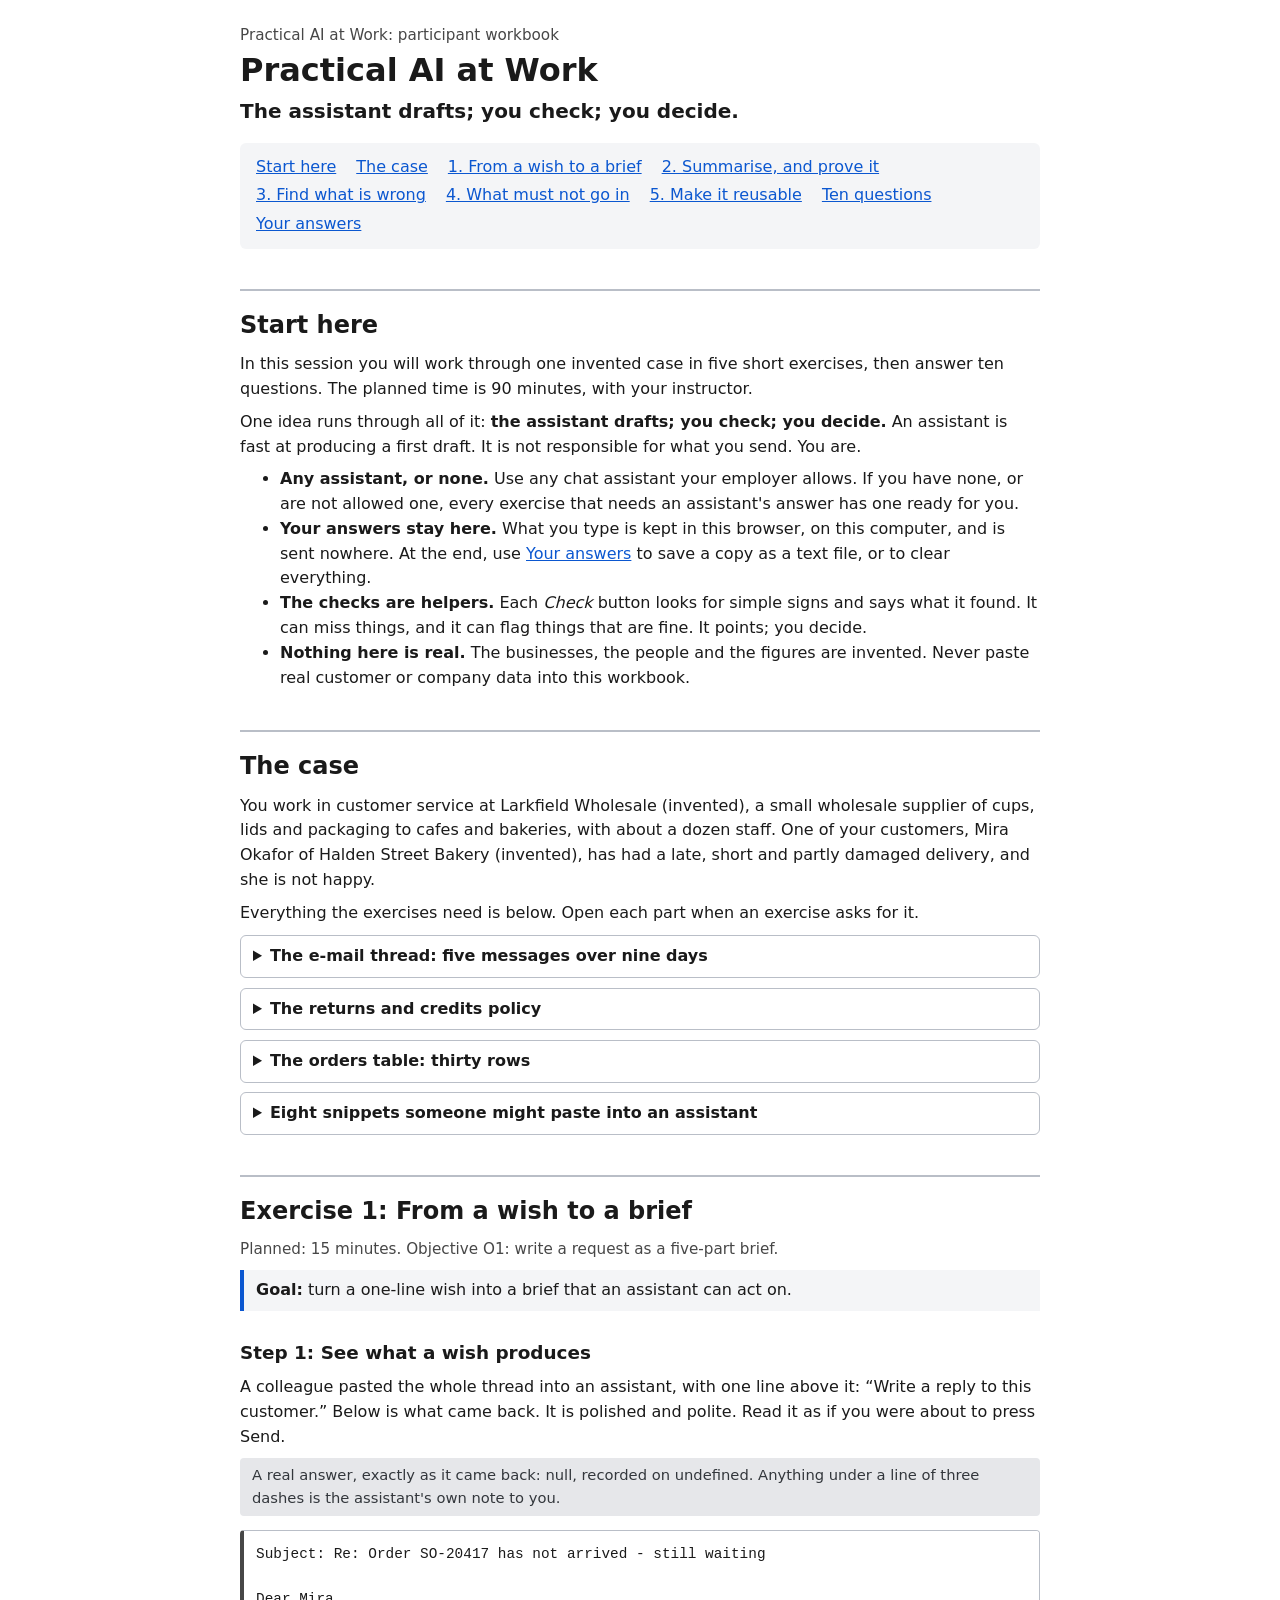
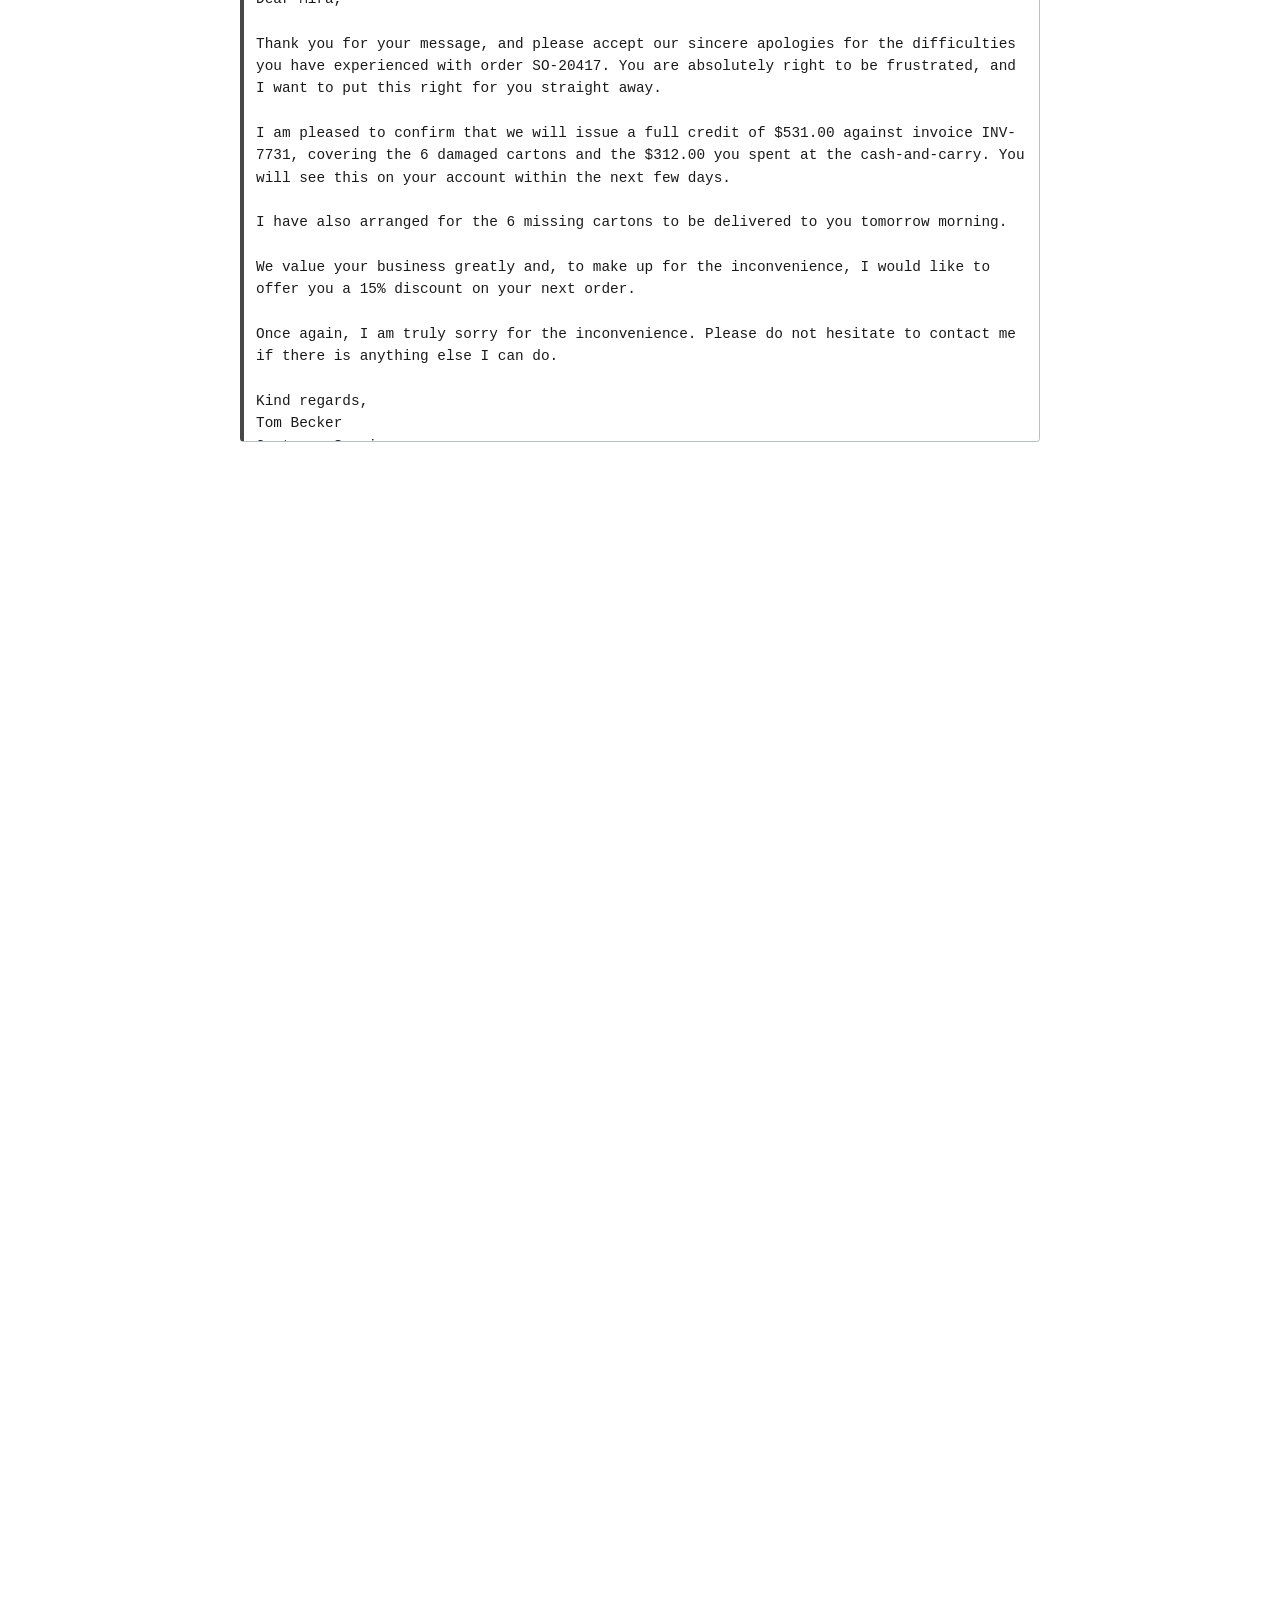
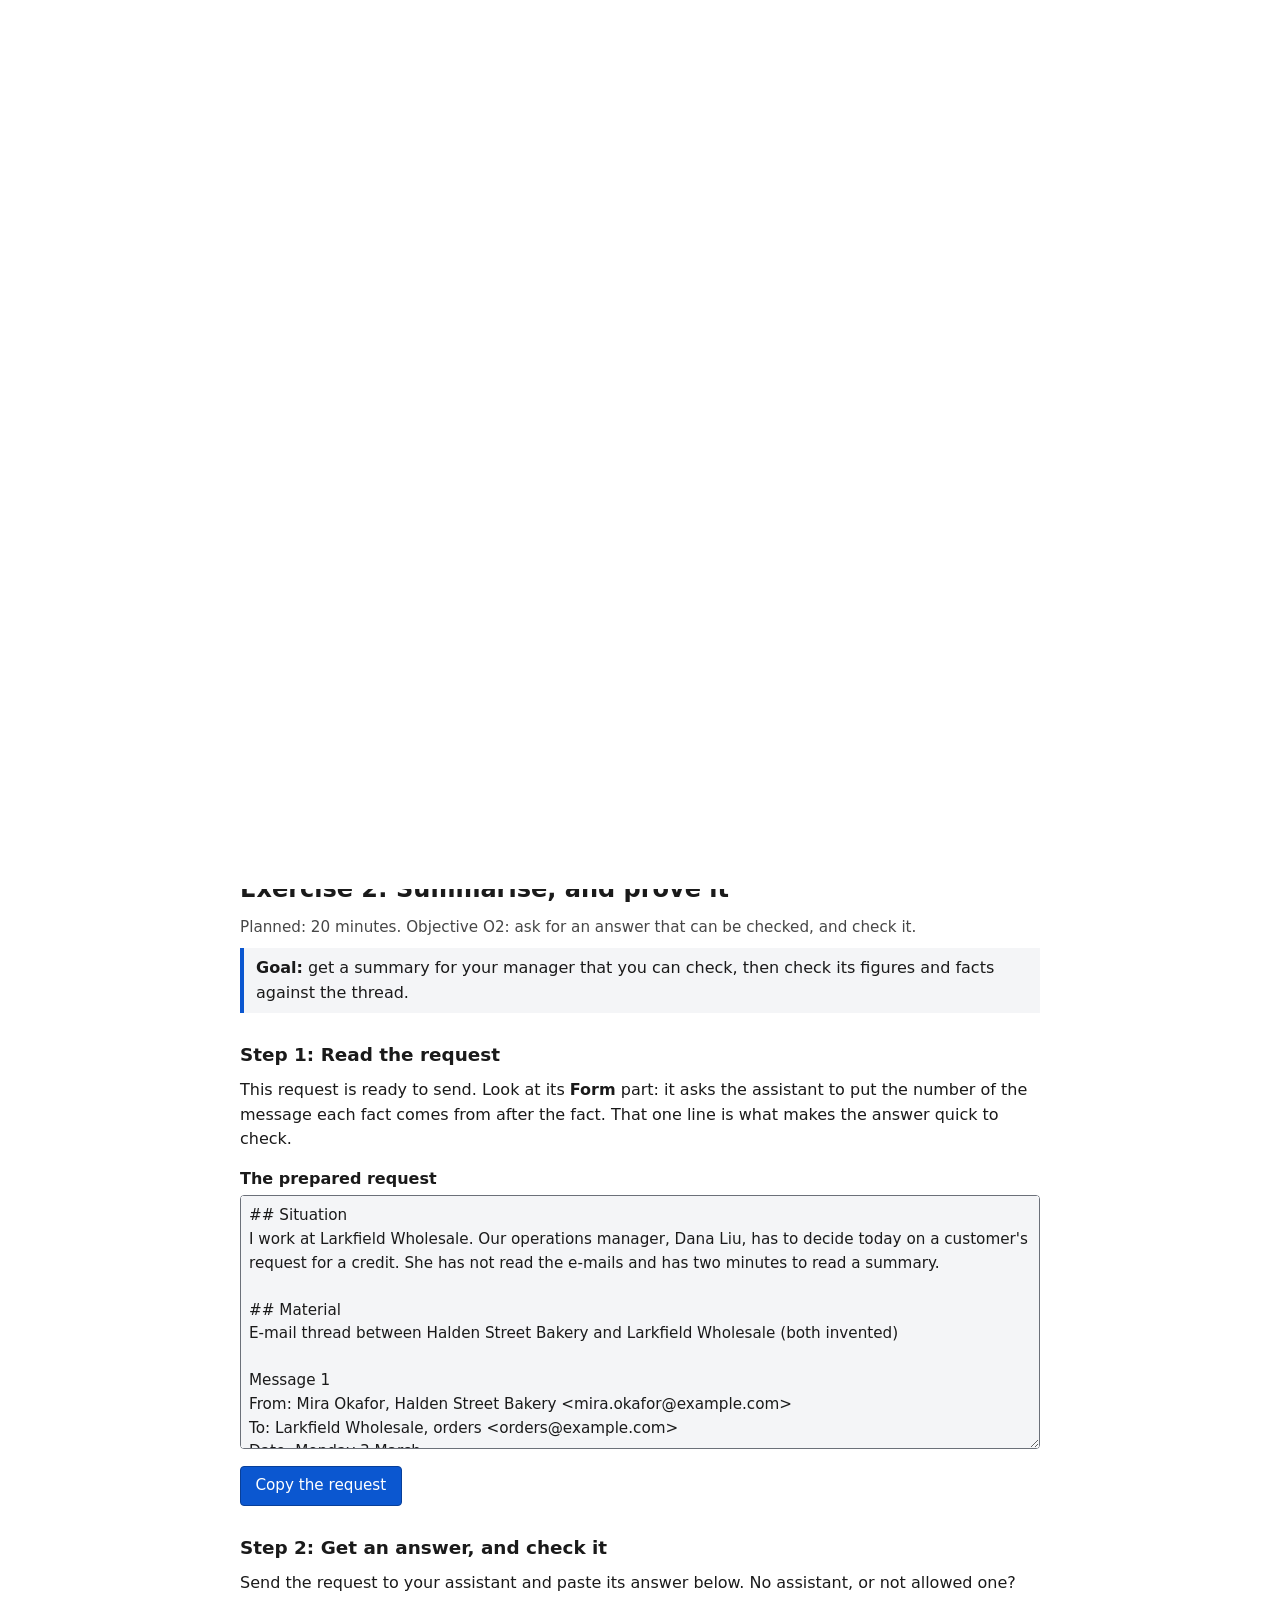
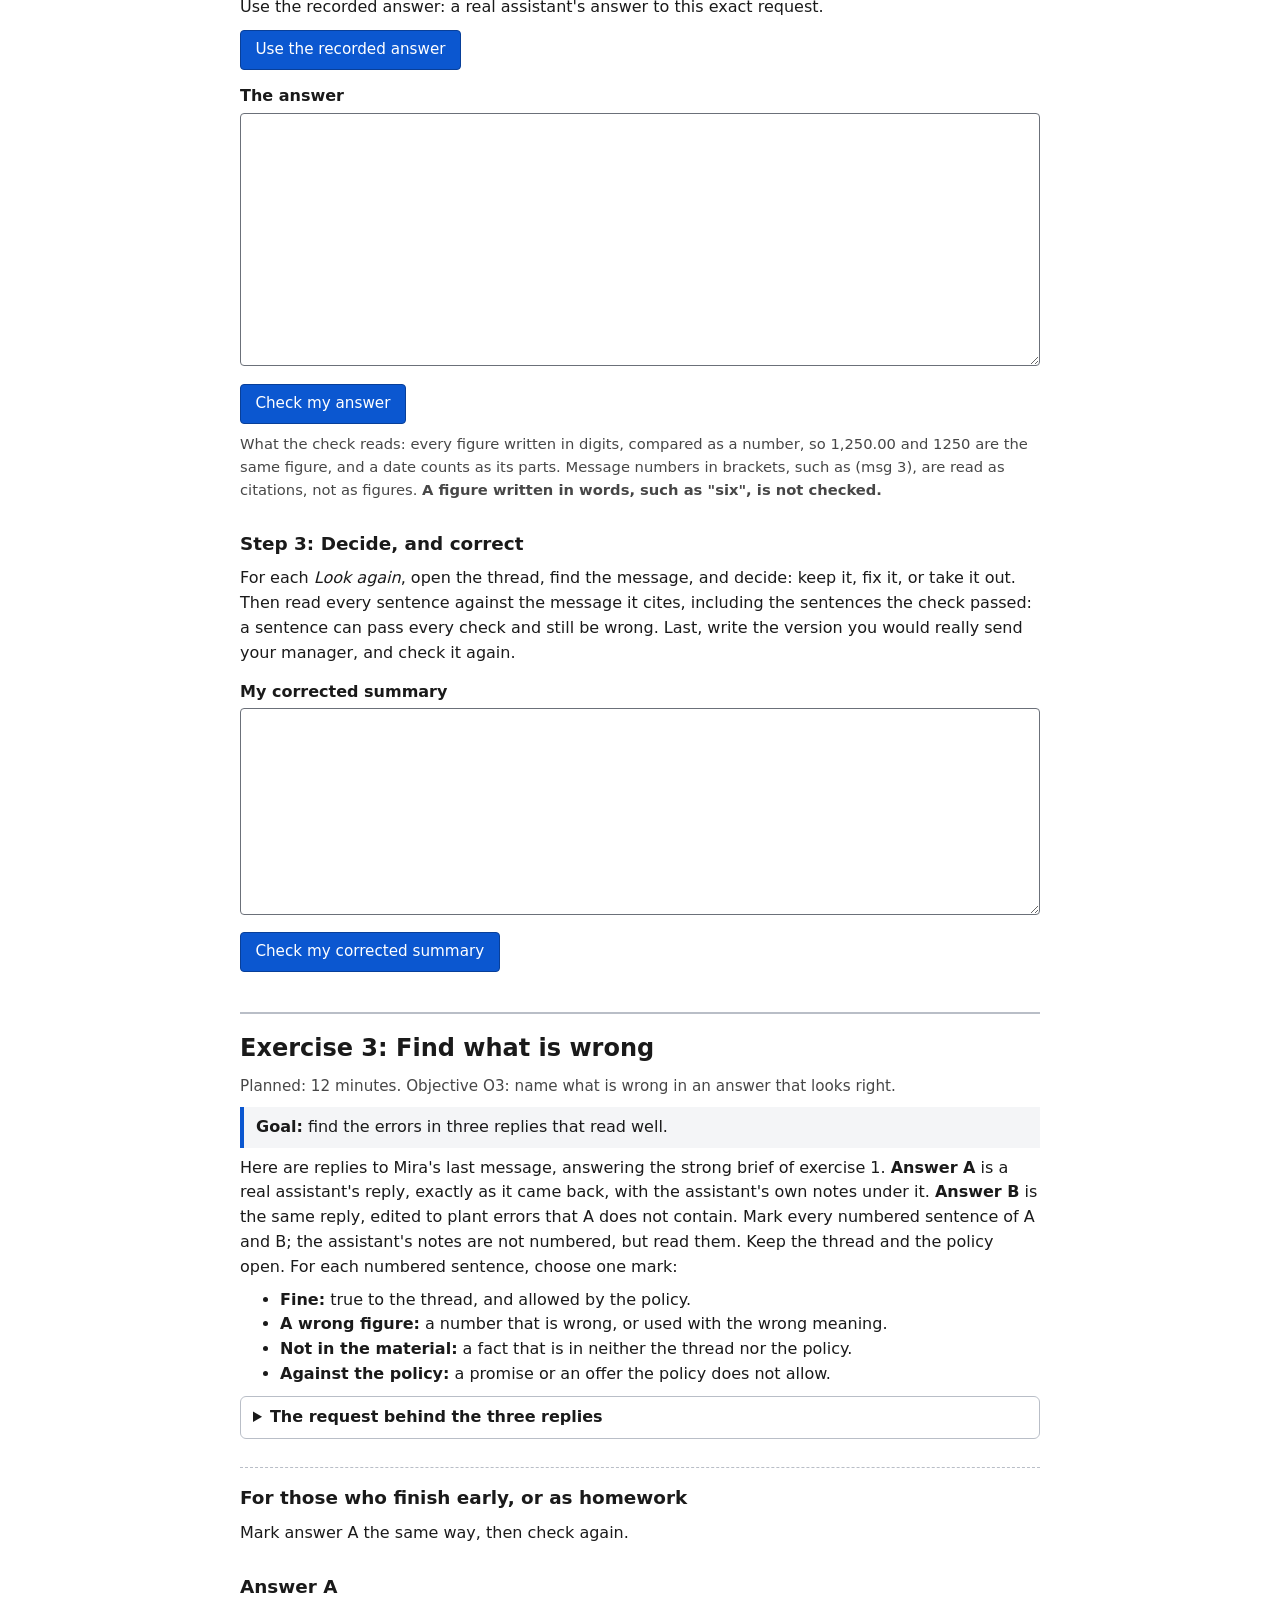
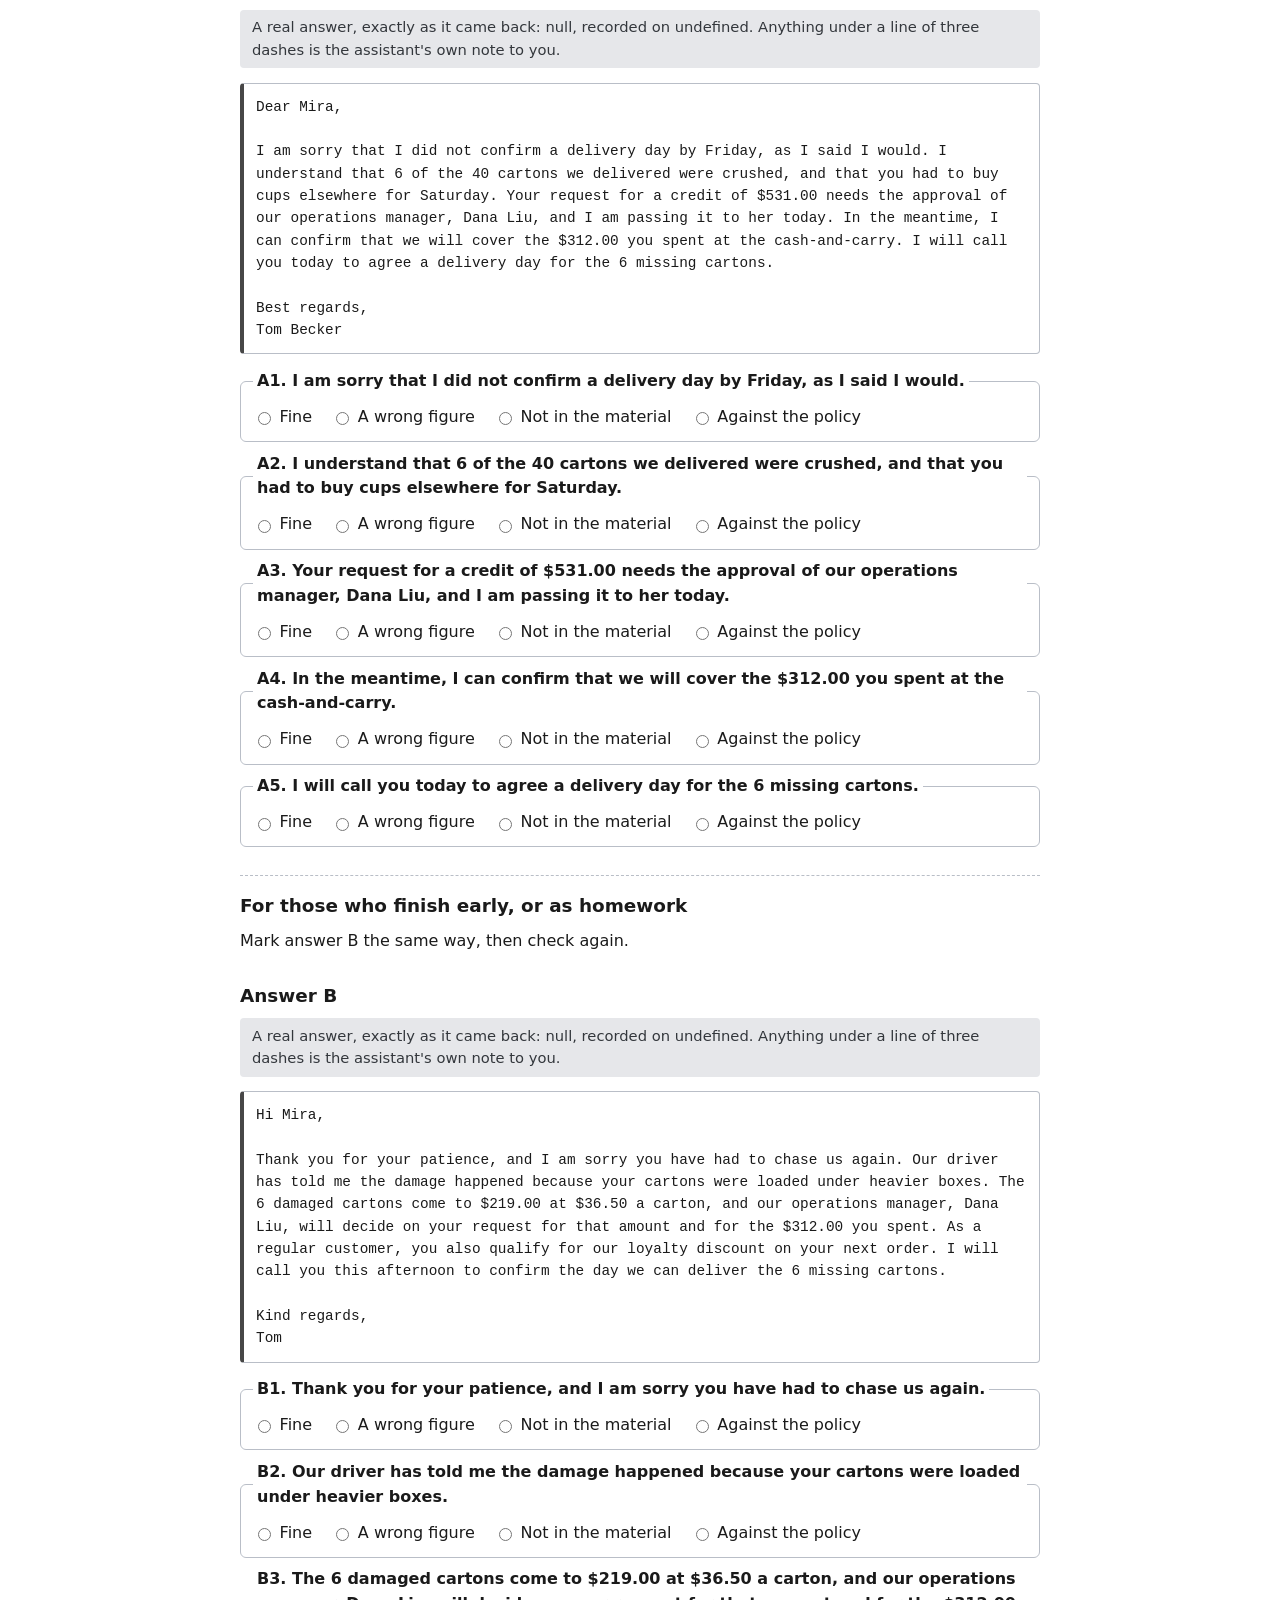
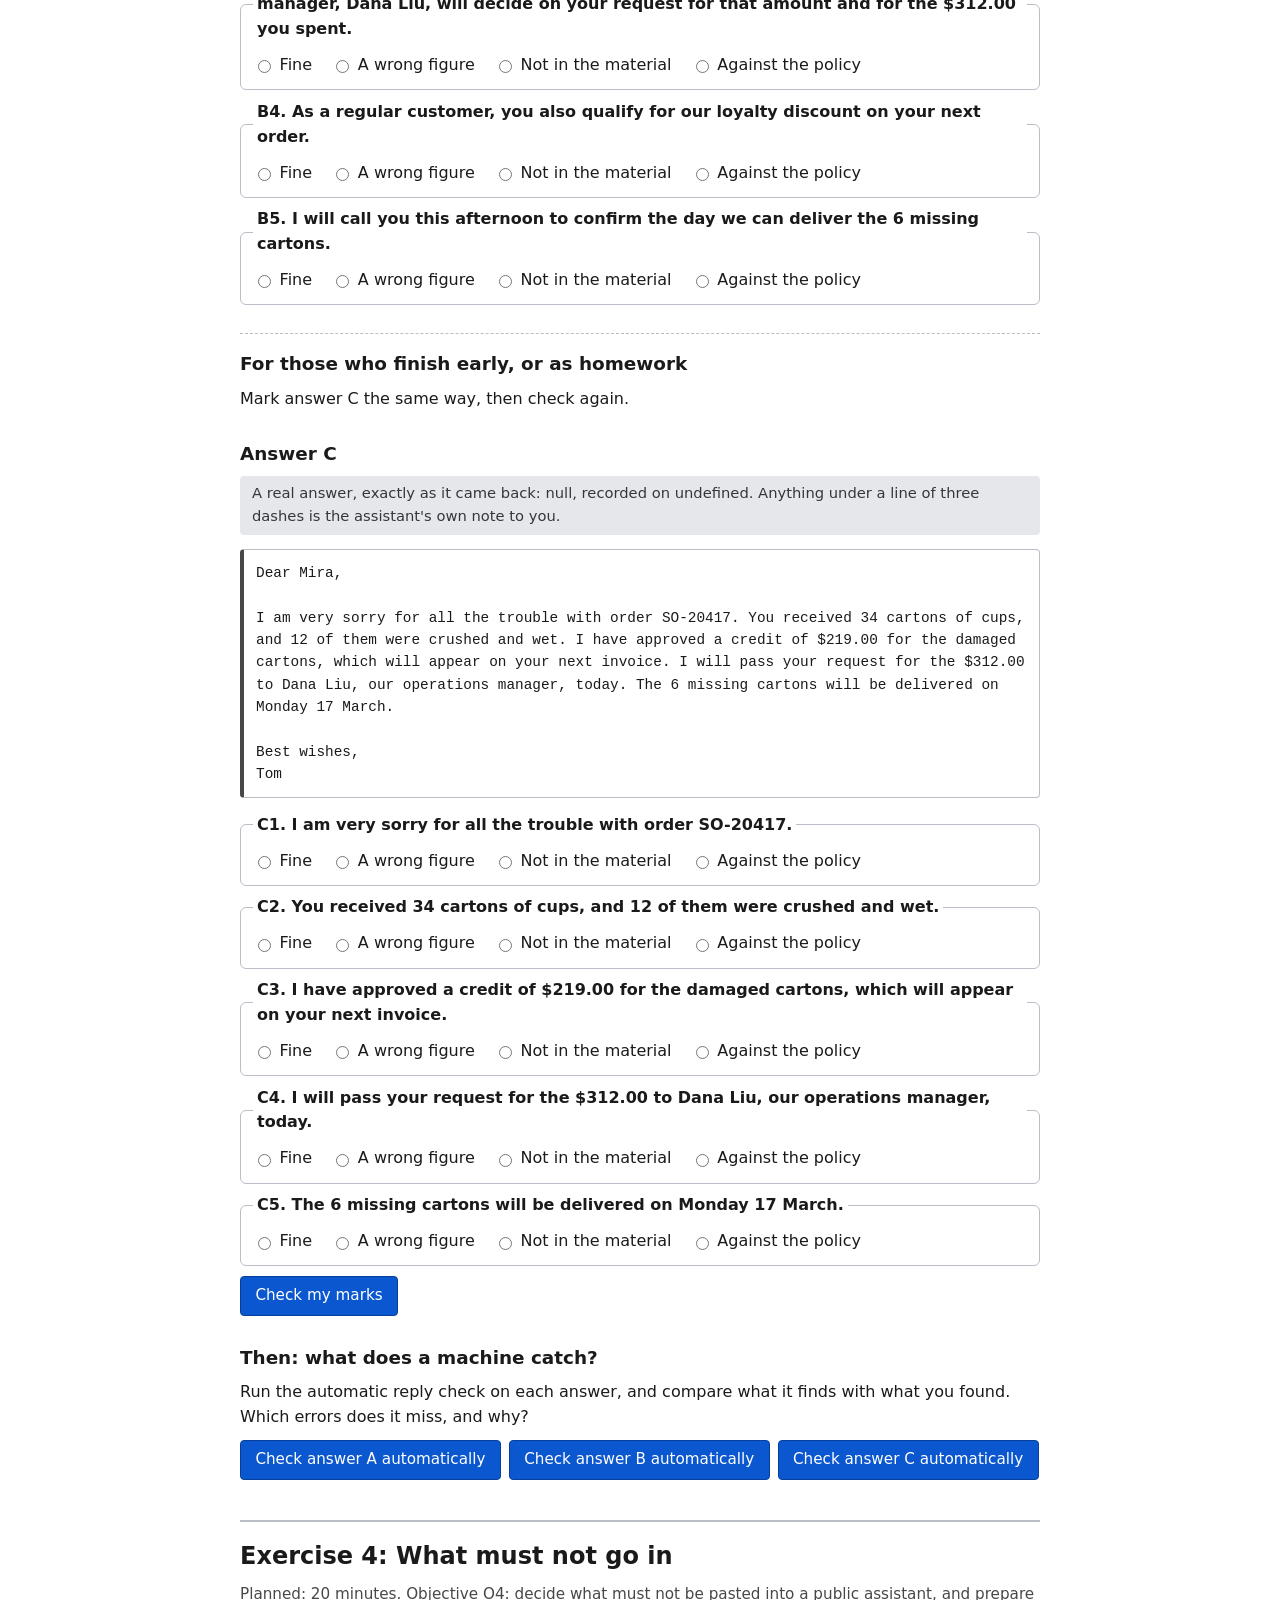
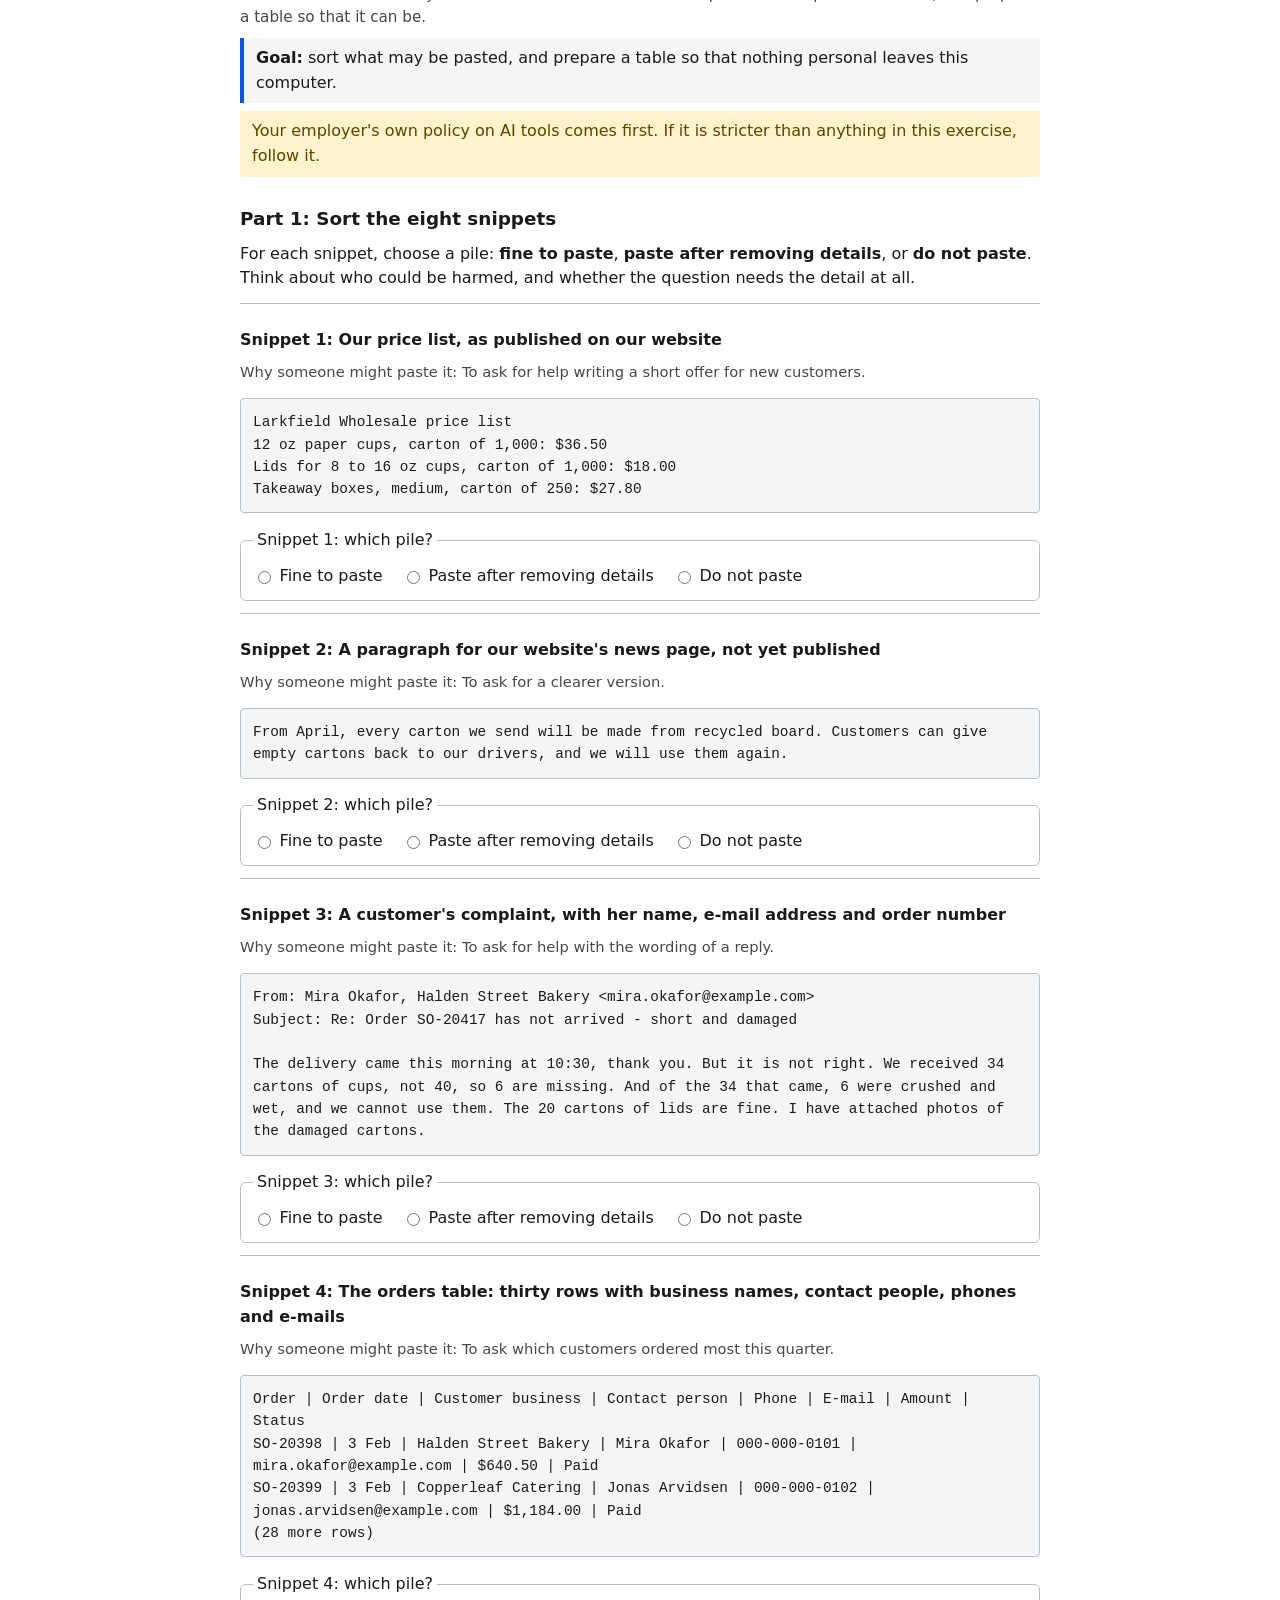
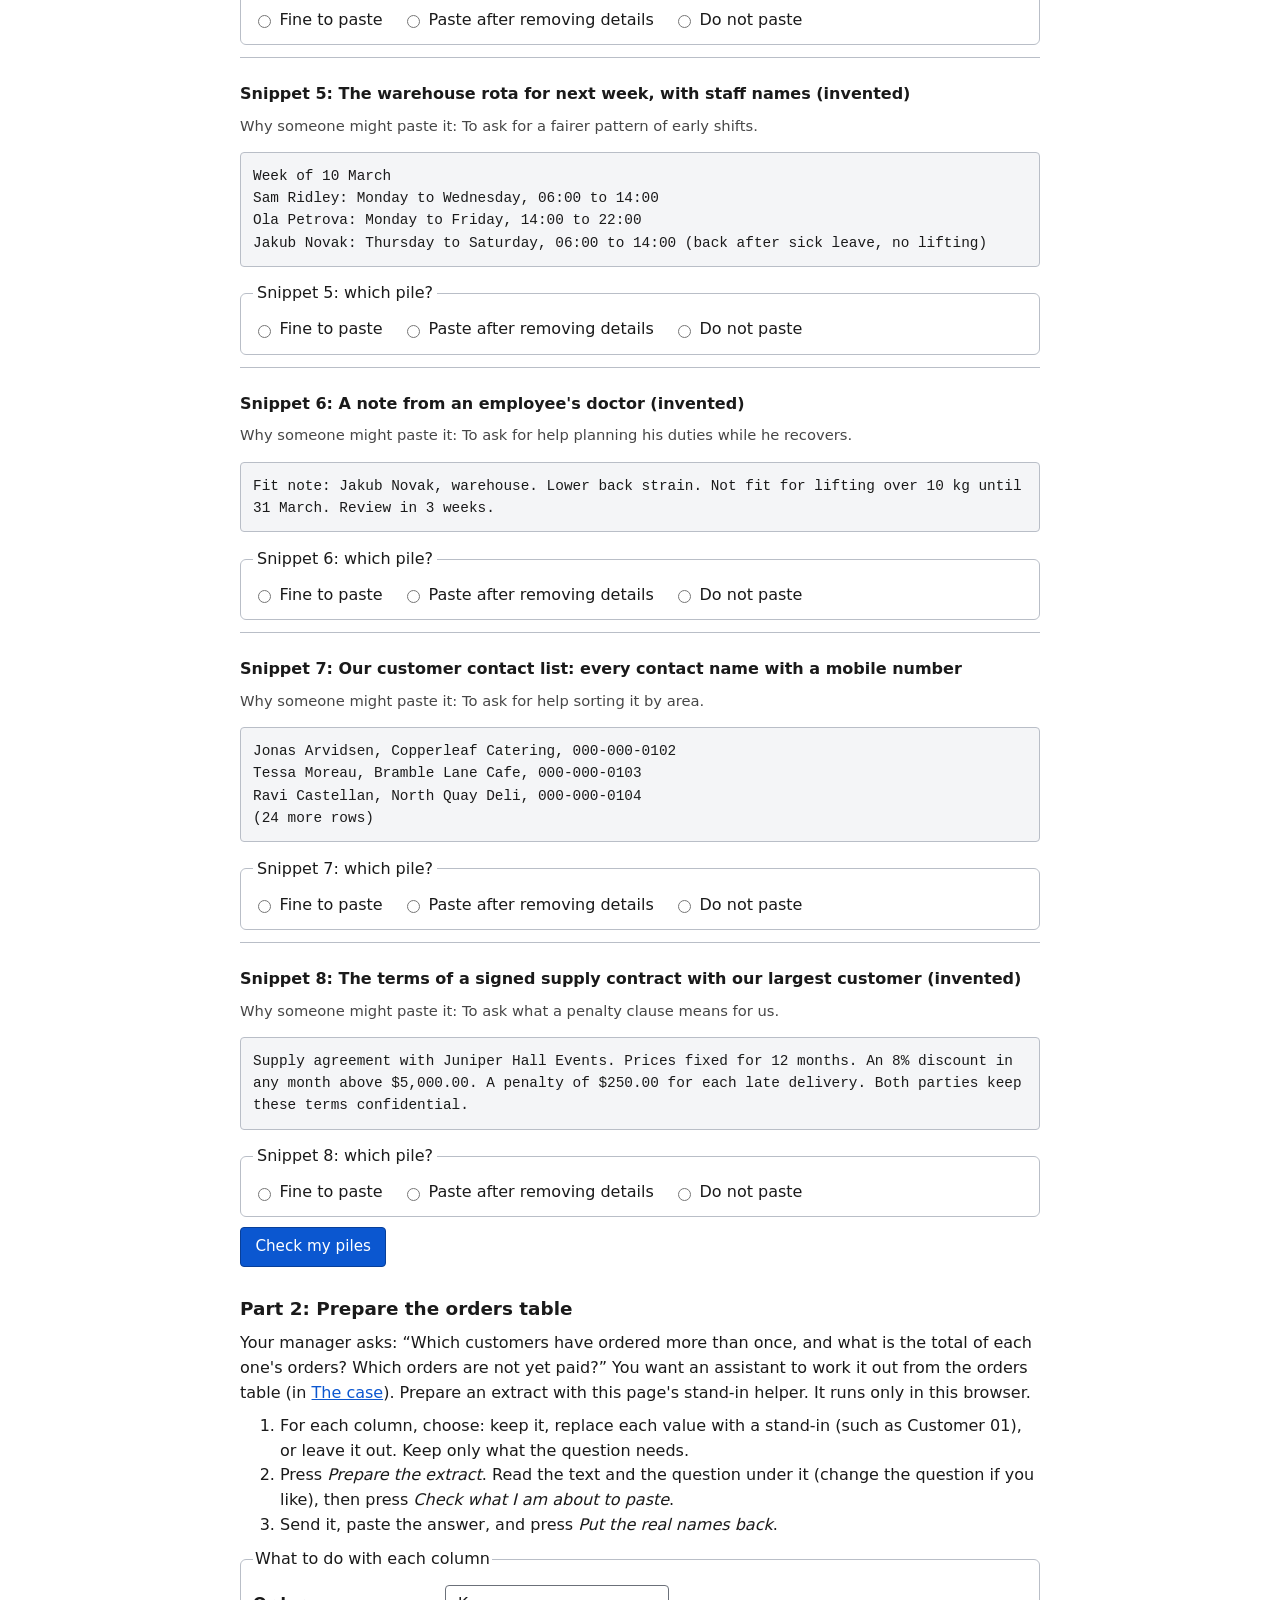
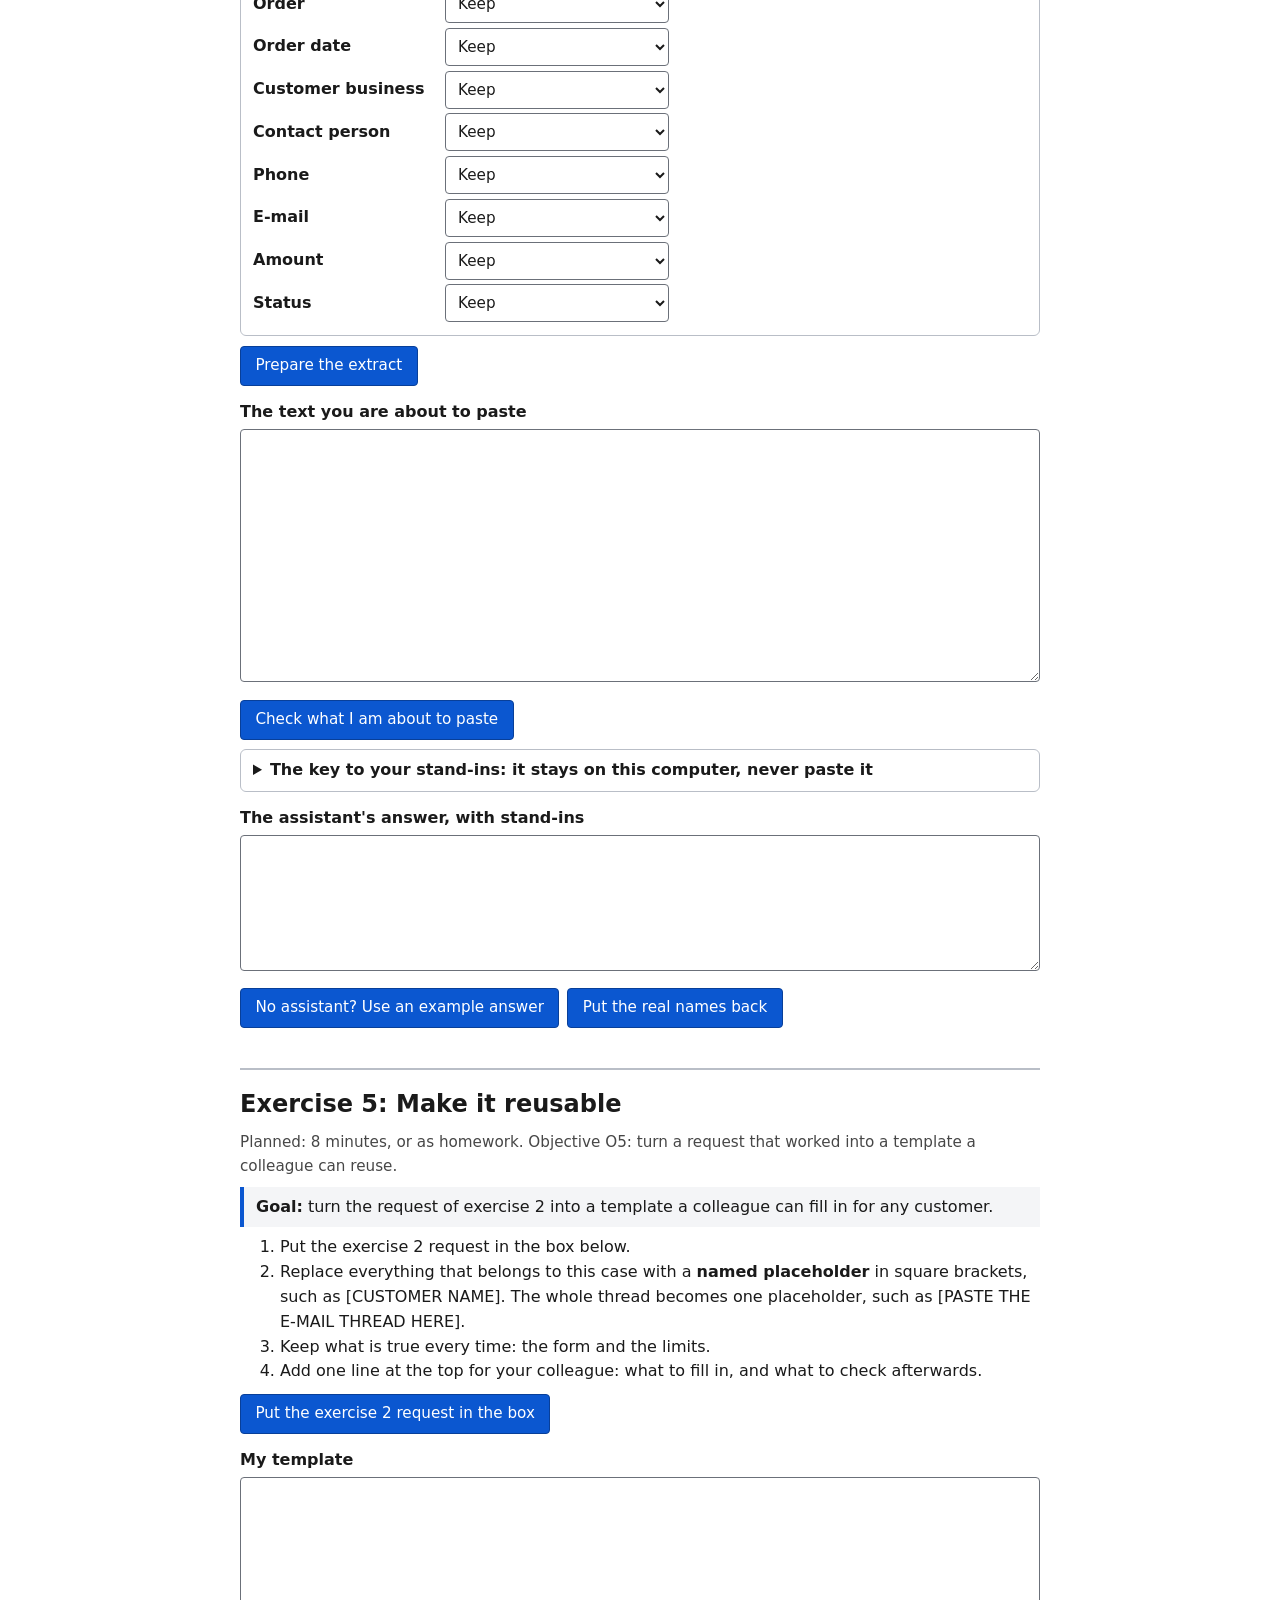
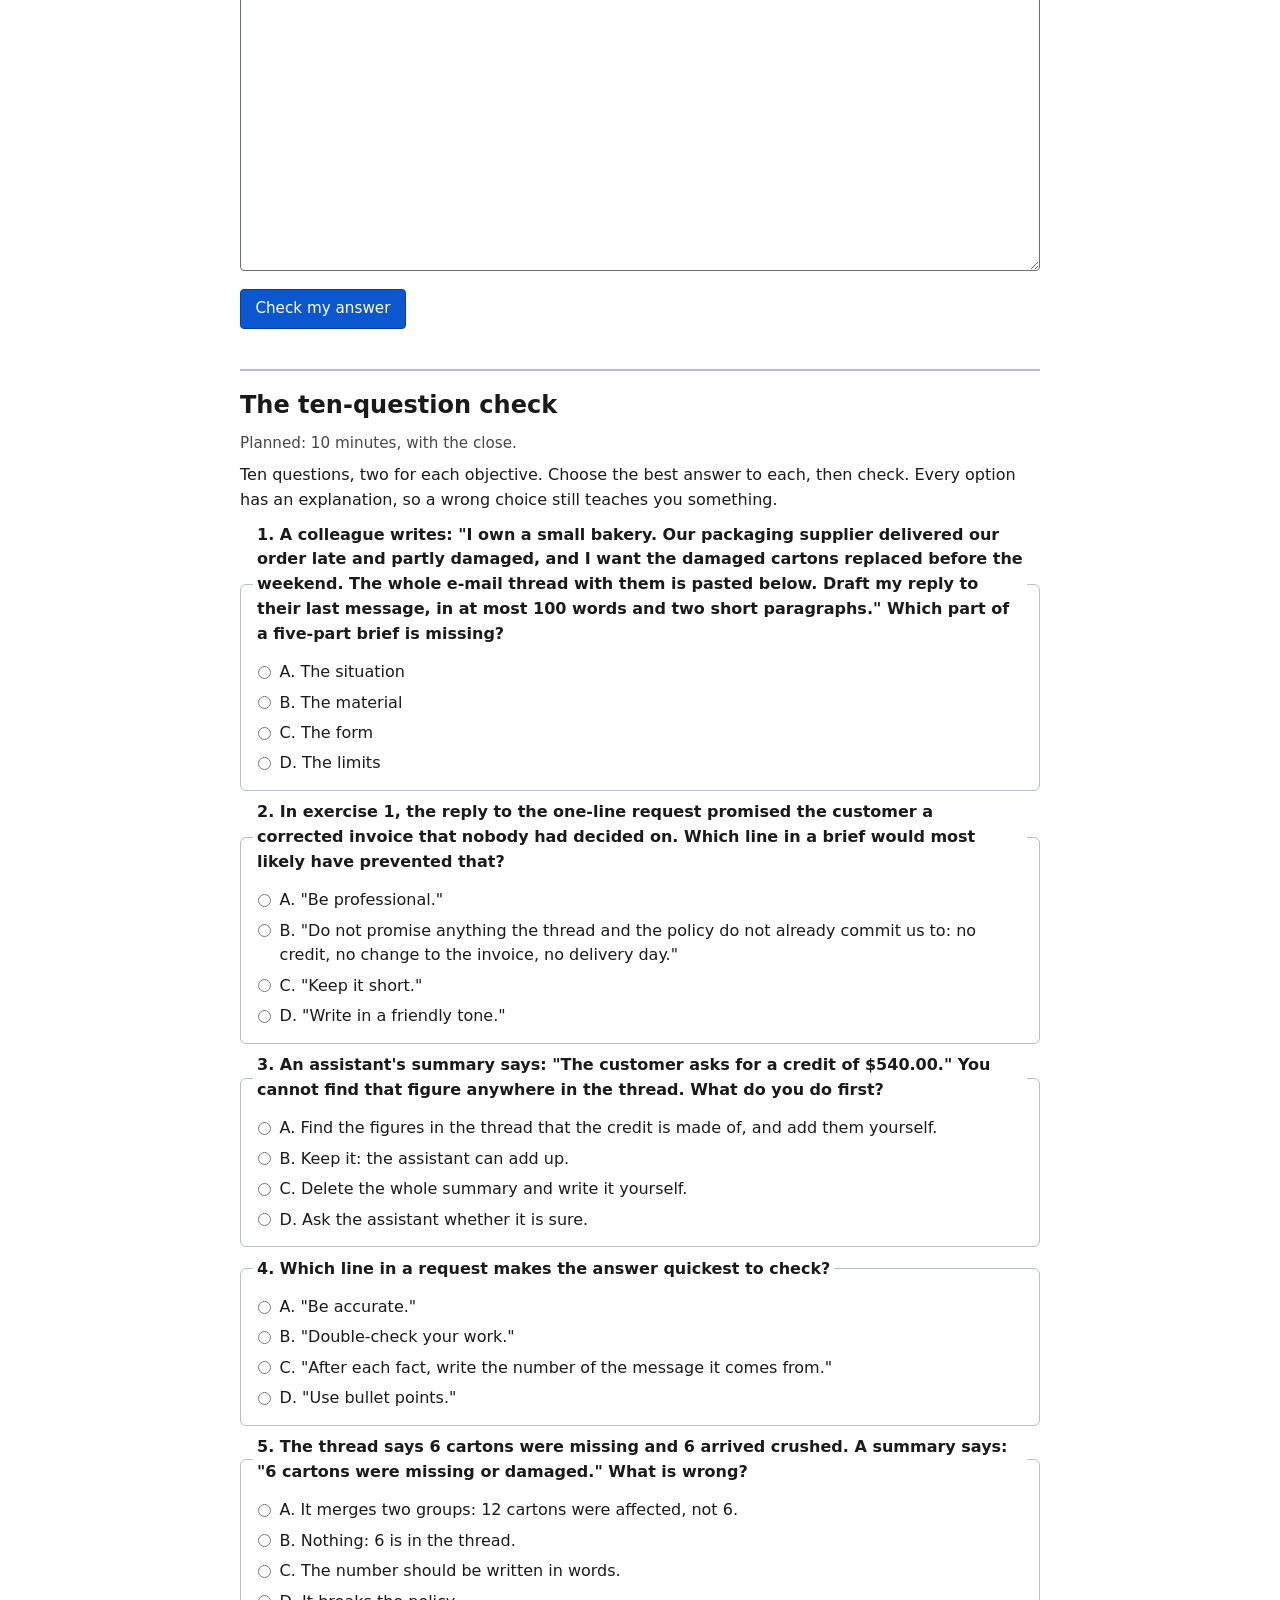
==== participant/workbook/index.html @ 85f22330 "Rework exercises 1 to 3 around what the real answers do Exercise 1: a wish gets a plausible reply th" ====
<!doctype html>
<html lang="en">
<head>
<meta charset="utf-8">
<meta name="viewport" content="width=device-width, initial-scale=1">
<title>Practical AI at Work: participant workbook</title>
<!-- single-file-note -->
<link rel="stylesheet" href="style.css">
</head>
<body>
<a class="skip" href="#main">Skip to the workbook</a>

<header class="top">
  <p class="kit">Practical AI at Work: participant workbook</p>
  <h1>Practical AI at Work</h1>
  <p class="idea">The assistant drafts; you check; you decide.</p>
</header>

<nav aria-label="Sections of the workbook">
  <ol>
    <li><a href="#start">Start here</a></li>
    <li><a href="#case">The case</a></li>
    <li><a href="#ex1">1. From a wish to a brief</a></li>
    <li><a href="#ex2">2. Summarise, and prove it</a></li>
    <li><a href="#ex3">3. Find what is wrong</a></li>
    <li><a href="#ex4">4. What must not go in</a></li>
    <li><a href="#ex5">5. Make it reusable</a></li>
    <li><a href="#quiz">Ten questions</a></li>
    <li><a href="#answers">Your answers</a></li>
  </ol>
</nav>

<main id="main">

<noscript><p class="warn">This workbook needs JavaScript to show the case and to check your answers. It runs only on this computer and sends nothing anywhere. Please allow JavaScript for this file, or ask your instructor for the printed case.</p></noscript>

<!-- ======================================================================= -->
<section id="start" aria-labelledby="start-h">
  <h2 id="start-h">Start here</h2>
  <p>In this session you will work through one invented case in five short exercises, then answer ten questions. The planned time is 90 minutes, with your instructor.</p>
  <p>One idea runs through all of it: <strong>the assistant drafts; you check; you decide.</strong> An assistant is fast at producing a first draft. It is not responsible for what you send. You are.</p>
  <ul>
    <li><strong>Any assistant, or none.</strong> Use any chat assistant your employer allows. If you have none, or are not allowed one, every exercise that needs an assistant's answer has one ready for you.</li>
    <li><strong>Your answers stay here.</strong> What you type is kept in this browser, on this computer, and is sent nowhere. At the end, use <a href="#answers">Your answers</a> to save a copy as a text file, or to clear everything.</li>
    <li><strong>The checks are helpers.</strong> Each <em>Check</em> button looks for simple signs and says what it found. It can miss things, and it can flag things that are fine. It points; you decide.</li>
    <li><strong>Nothing here is real.</strong> The businesses, the people and the figures are invented. Never paste real customer or company data into this workbook.</li>
  </ul>
</section>

<!-- ======================================================================= -->
<section id="case" aria-labelledby="case-h">
  <h2 id="case-h">The case</h2>
  <p>You work in customer service at <span data-fact="supplier"></span> (invented), a small wholesale supplier of cups, lids and packaging to cafes and bakeries, with about a dozen staff. One of your customers, <span data-fact="contact"></span> of <span data-fact="customer"></span> (invented), has had a late, short and partly damaged delivery, and she is not happy.</p>
  <p>Everything the exercises need is below. Open each part when an exercise asks for it.</p>

  <details id="case-thread">
    <summary>The e-mail thread: five messages over nine days</summary>
    <div class="buttons">
      <button type="button" id="copy-thread">Copy the whole thread</button>
      <span class="copy-status" id="copy-thread-status" role="status"></span>
    </div>
    <pre class="doc" id="thread-text" tabindex="0" aria-label="The e-mail thread"></pre>
  </details>

  <details id="case-policy">
    <summary>The returns and credits policy</summary>
    <div class="buttons">
      <button type="button" id="copy-policy">Copy the policy</button>
      <span class="copy-status" id="copy-policy-status" role="status"></span>
    </div>
    <pre class="doc" id="policy-text" tabindex="0" aria-label="The returns and credits policy"></pre>
  </details>

  <details id="case-orders">
    <summary>The orders table: thirty rows</summary>
    <p class="small" id="orders-note"></p>
    <div class="table-wrap" tabindex="0" role="region" aria-label="The orders table, scrollable">
      <table id="orders-table"></table>
    </div>
  </details>

  <details id="case-snippets">
    <summary>Eight snippets someone might paste into an assistant</summary>
    <div id="snippets-list"></div>
  </details>
</section>

<!-- ======================================================================= -->
<section id="ex1" aria-labelledby="ex1-h">
  <h2 id="ex1-h">Exercise 1: From a wish to a brief</h2>
  <p class="meta">Planned: 15 minutes. Objective O1: write a request as a five-part brief.</p>
  <p class="goal"><strong>Goal:</strong> turn a one-line wish into a brief that an assistant can act on.</p>

  <h3>Step 1: See what a wish produces</h3>
  <p>A colleague pasted the whole thread into an assistant, with one line above it: <q data-fact="wishLine"></q> Below is what came back. It is polished and polite. Read it as if you were about to press Send.</p>
  <div class="record" id="ex1-record"></div>
  <pre class="answer" id="ex1-answer" tabindex="0" aria-label="The reply to the one-line request"></pre>
  <label for="ex1-notes">Would you send it? With the thread and the policy open, note everything the reply says or decides that nobody asked it to, anything it claims that did not happen, and anything that stops you sending it as it is.</label>
  <textarea id="ex1-notes" rows="5" data-save></textarea>
  <div class="buttons">
    <button type="button" id="ex1-reply-check">Run the checker on this reply</button>
    <button type="button" id="ex1-issues-show" aria-expanded="false" aria-controls="ex1-issues">Show the instructor's list</button>
  </div>
  <div class="result" id="ex1-reply-result" role="status" aria-live="polite" tabindex="-1"></div>
  <div class="reveal" id="ex1-issues" hidden></div>

  <h3>Step 2: Write the request again, in five parts</h3>
  <p>Write each part as if to a capable new colleague who has never heard of this customer. The colleague will do exactly what you ask, and only that.</p>

  <div class="part">
    <label for="ex1-situation">1. Situation</label>
    <p class="hint" id="ex1-situation-hint">Who are you, who is the reader, and what has happened? Why does it matter today?</p>
    <textarea id="ex1-situation" rows="4" data-save aria-describedby="ex1-situation-hint"></textarea>
  </div>
  <div class="part">
    <label for="ex1-material">2. Material</label>
    <p class="hint" id="ex1-material-hint">Everything the assistant needs, and nothing it does not. Here: the whole thread. If your limits rely on the policy, add the policy too.</p>
    <div class="buttons">
      <button type="button" id="ex1-put-thread">Put the thread in this box</button>
      <button type="button" id="ex1-put-policy">Add the policy</button>
    </div>
    <textarea id="ex1-material" rows="6" data-save aria-describedby="ex1-material-hint"></textarea>
  </div>
  <div class="part">
    <label for="ex1-task">3. Task</label>
    <p class="hint" id="ex1-task-hint">The one job, starting with a verb: draft, summarise, list.</p>
    <textarea id="ex1-task" rows="2" data-save aria-describedby="ex1-task-hint"></textarea>
  </div>
  <div class="part">
    <label for="ex1-form">4. Form</label>
    <p class="hint" id="ex1-form-hint">How long, in what shape, in what tone. For example: "at most 150 words, in three short paragraphs".</p>
    <textarea id="ex1-form" rows="3" data-save aria-describedby="ex1-form-hint"></textarea>
  </div>
  <div class="part">
    <label for="ex1-limits">5. Limits</label>
    <p class="hint" id="ex1-limits-hint">What the answer must not do. Write at least one sentence that starts with "Do not".</p>
    <textarea id="ex1-limits" rows="4" data-save aria-describedby="ex1-limits-hint"></textarea>
  </div>
  <div class="buttons">
    <button type="button" id="ex1-check">Check my answer</button>
  </div>
  <div class="result" id="ex1-result" role="status" aria-live="polite" tabindex="-1"></div>

  <h3>Step 3, if you have an assistant: try your brief</h3>
  <p>Copy your brief as one text, send it, and paste the reply here. Check it, and compare it with the reply in step 1. What changed, and why?</p>
  <div class="buttons">
    <button type="button" id="ex1-copy">Copy my brief as one text</button>
    <span class="copy-status" id="ex1-copy-status" role="status"></span>
  </div>
  <label for="ex1-newreply">The reply your brief produced</label>
  <textarea id="ex1-newreply" rows="8" data-save></textarea>
  <div class="buttons">
    <button type="button" id="ex1-newreply-check">Check this reply</button>
  </div>
  <div class="result" id="ex1-newreply-result" role="status" aria-live="polite" tabindex="-1"></div>

  <details>
    <summary>Compare with one strong brief</summary>
    <p>One way to write it. Yours can differ and still be strong: what matters is that each part does its job.</p>
    <pre class="doc" id="ex1-model" tabindex="0" aria-label="One strong brief"></pre>
  </details>
</section>

<!-- ======================================================================= -->
<section id="ex2" aria-labelledby="ex2-h">
  <h2 id="ex2-h">Exercise 2: Summarise, and prove it</h2>
  <p class="meta">Planned: 20 minutes. Objective O2: ask for an answer that can be checked, and check it.</p>
  <p class="goal"><strong>Goal:</strong> get a summary for your manager that you can check, then check its figures and facts against the thread.</p>

  <h3>Step 1: Read the request</h3>
  <p>This request is ready to send. Look at its <strong>Form</strong> part: it asks the assistant to put the number of the message each fact comes from after the fact. That one line is what makes the answer quick to check.</p>
  <label for="ex2-request">The prepared request</label>
  <textarea id="ex2-request" rows="10" readonly></textarea>
  <div class="buttons">
    <button type="button" id="ex2-copy">Copy the request</button>
    <span class="copy-status" id="ex2-copy-status" role="status"></span>
  </div>

  <h3>Step 2: Get an answer, and check it</h3>
  <p>Send the request to your assistant and paste its answer below. No assistant, or not allowed one? Use the recorded answer: a real assistant's answer to this exact request.</p>
  <div class="buttons">
    <button type="button" id="ex2-use-recorded">Use the recorded answer</button>
  </div>
  <div class="record" id="ex2-record" hidden></div>
  <label for="ex2-answer">The answer</label>
  <textarea id="ex2-answer" rows="10" data-save></textarea>
  <div class="buttons">
    <button type="button" id="ex2-check">Check my answer</button>
  </div>
  <div class="result" id="ex2-result" role="status" aria-live="polite" tabindex="-1"></div>
  <p class="small">What the check reads: every figure written in digits, compared as a number, so 1,250.00 and 1250 are the same figure, and a date counts as its parts. Message numbers in brackets, such as (msg 3), are read as citations, not as figures. <strong>A figure written in words, such as "six", is not checked.</strong></p>

  <h3>Step 3: Decide, and correct</h3>
  <p>For each <em>Look again</em>, open the thread, find the message, and decide: keep it, fix it, or take it out. Then read every sentence against the message it cites, including the sentences the check passed: a sentence can pass every check and still be wrong. Last, write the version you would really send your manager, and check it again.</p>
  <label for="ex2-final">My corrected summary</label>
  <textarea id="ex2-final" rows="8" data-save></textarea>
  <div class="buttons">
    <button type="button" id="ex2-final-check">Check my corrected summary</button>
  </div>
  <div class="result" id="ex2-final-result" role="status" aria-live="polite" tabindex="-1"></div>
</section>

<!-- ======================================================================= -->
<section id="ex3" aria-labelledby="ex3-h">
  <h2 id="ex3-h">Exercise 3: Find what is wrong</h2>
  <p class="meta">Planned: 12 minutes. Objective O3: name what is wrong in an answer that looks right.</p>
  <p class="goal"><strong>Goal:</strong> find the errors in three replies that read well.</p>
  <p>Here are replies to <span data-fact="contactFirst"></span>'s last message, answering the strong brief of exercise 1. <strong>Answer A</strong> is a real assistant's reply, exactly as it came back, with the assistant's own notes under it. <strong>Answer B</strong> is the same reply, edited to plant errors that A does not contain. Mark every numbered sentence of A and B; the assistant's notes are not numbered, but read them. Keep the thread and the policy open. For each numbered sentence, choose one mark:</p>
  <ul>
    <li><strong>Fine:</strong> true to the thread, and allowed by the policy.</li>
    <li><strong>A wrong figure:</strong> a number that is wrong, or used with the wrong meaning.</li>
    <li><strong>Not in the material:</strong> a fact that is in neither the thread nor the policy.</li>
    <li><strong>Against the policy:</strong> a promise or an offer the policy does not allow.</li>
  </ul>
  <details>
    <summary>The request behind the three replies</summary>
    <pre class="doc" id="ex3-request" tabindex="0" aria-label="The request behind the three replies"></pre>
  </details>
  <div id="ex3-answers"></div>
  <div class="buttons">
    <button type="button" id="ex3-check">Check my marks</button>
  </div>
  <div class="result" id="ex3-result" role="status" aria-live="polite" tabindex="-1"></div>

  <h3>Then: what does a machine catch?</h3>
  <p>Run the automatic reply check on each answer, and compare what it finds with what you found. Which errors does it miss, and why?</p>
  <div class="buttons" id="ex3-auto-buttons"></div>
  <div class="result" id="ex3-auto-result" role="status" aria-live="polite" tabindex="-1"></div>
</section>

<!-- ======================================================================= -->
<section id="ex4" aria-labelledby="ex4-h">
  <h2 id="ex4-h">Exercise 4: What must not go in</h2>
  <p class="meta">Planned: 20 minutes. Objective O4: decide what must not be pasted into a public assistant, and prepare a table so that it can be.</p>
  <p class="goal"><strong>Goal:</strong> sort what may be pasted, and prepare a table so that nothing personal leaves this computer.</p>
  <p class="warn">Your employer's own policy on AI tools comes first. If it is stricter than anything in this exercise, follow it.</p>

  <h3>Part 1: Sort the eight snippets</h3>
  <p>For each snippet, choose a pile: <strong>fine to paste</strong>, <strong>paste after removing details</strong>, or <strong>do not paste</strong>. Think about who could be harmed, and whether the question needs the detail at all.</p>
  <div id="ex4-snippets"></div>
  <div class="buttons">
    <button type="button" id="ex4a-check">Check my piles</button>
  </div>
  <div class="result" id="ex4a-result" role="status" aria-live="polite" tabindex="-1"></div>

  <h3>Part 2: Prepare the orders table</h3>
  <p>Your manager asks: <q data-fact="ordersQuestion"></q> You want an assistant to work it out from the orders table (in <a href="#case-orders">The case</a>). Prepare an extract with this page's stand-in helper. It runs only in this browser.</p>
  <ol>
    <li>For each column, choose: keep it, replace each value with a stand-in (such as Customer 01), or leave it out. Keep only what the question needs.</li>
    <li>Press <em>Prepare the extract</em>. Read the text and the question under it (change the question if you like), then press <em>Check what I am about to paste</em>.</li>
    <li>Send it, paste the answer, and press <em>Put the real names back</em>.</li>
  </ol>
  <fieldset class="columns">
    <legend>What to do with each column</legend>
    <div id="ex4-columns"></div>
  </fieldset>
  <div class="buttons">
    <button type="button" id="ex4-prepare">Prepare the extract</button>
  </div>
  <label for="ex4-extract">The text you are about to paste</label>
  <textarea id="ex4-extract" rows="10" data-save></textarea>
  <div class="buttons">
    <button type="button" id="ex4b-check">Check what I am about to paste</button>
  </div>
  <div class="result" id="ex4b-result" role="status" aria-live="polite" tabindex="-1"></div>
  <details id="ex4-key-box">
    <summary>The key to your stand-ins: it stays on this computer, never paste it</summary>
    <div id="ex4-key"></div>
  </details>
  <label for="ex4-answer">The assistant's answer, with stand-ins</label>
  <textarea id="ex4-answer" rows="5" data-save></textarea>
  <div class="buttons">
    <button type="button" id="ex4-example">No assistant? Use an example answer</button>
    <button type="button" id="ex4-mapback">Put the real names back</button>
  </div>
  <div class="result" id="ex4-mapback-result" role="status" aria-live="polite" tabindex="-1"></div>
</section>

<!-- ======================================================================= -->
<section id="ex5" aria-labelledby="ex5-h">
  <h2 id="ex5-h">Exercise 5: Make it reusable</h2>
  <p class="meta">Planned: 8 minutes, or as homework. Objective O5: turn a request that worked into a template a colleague can reuse.</p>
  <p class="goal"><strong>Goal:</strong> turn the request of exercise 2 into a template a colleague can fill in for any customer.</p>
  <ol>
    <li>Put the exercise 2 request in the box below.</li>
    <li>Replace everything that belongs to this case with a <strong>named placeholder</strong> in square brackets, such as [CUSTOMER NAME]. The whole thread becomes one placeholder, such as [PASTE THE E-MAIL THREAD HERE].</li>
    <li>Keep what is true every time: the form and the limits.</li>
    <li>Add one line at the top for your colleague: what to fill in, and what to check afterwards.</li>
  </ol>
  <div class="buttons">
    <button type="button" id="ex5-put">Put the exercise 2 request in the box</button>
  </div>
  <label for="ex5-template">My template</label>
  <textarea id="ex5-template" rows="16" data-save></textarea>
  <div class="buttons">
    <button type="button" id="ex5-check">Check my answer</button>
  </div>
  <div class="result" id="ex5-result" role="status" aria-live="polite" tabindex="-1"></div>
</section>

<!-- ======================================================================= -->
<section id="quiz" aria-labelledby="quiz-h">
  <h2 id="quiz-h">The ten-question check</h2>
  <p class="meta">Planned: 10 minutes, with the close.</p>
  <p>Ten questions, two for each objective. Choose the best answer to each, then check. Every option has an explanation, so a wrong choice still teaches you something.</p>
  <div id="quiz-questions"></div>
  <div class="buttons">
    <button type="button" id="quiz-check">Check my answers</button>
  </div>
  <div class="result" id="quiz-result" role="status" aria-live="polite" tabindex="-1"></div>
</section>

<!-- ======================================================================= -->
<section id="answers" aria-labelledby="answers-h">
  <h2 id="answers-h">Your answers</h2>
  <p>Your answers are kept in this browser's own storage, on this computer. They are not sent anywhere. In a private window they are lost when you close it.</p>
  <div class="buttons">
    <button type="button" id="save-text">Save my answers as a text file</button>
    <button type="button" id="clear-all" class="danger">Clear all my answers</button>
  </div>
  <p class="copy-status" id="answers-status" role="status"></p>
</section>

</main>

<footer>
  <p>Practical AI at Work: a workshop kit. Every business, person and figure in it is invented. This page works offline and sends nothing anywhere.</p>
  <p>The code is under the MIT licence; the teaching text is under Creative Commons Attribution-NonCommercial 4.0. The kit's README says which covers what.</p>
</footer>

<script src="case-data.js"></script>
<script src="recorded-answers.js"></script>
<script src="checker.js"></script>
<script src="workbook.js"></script>
</body>
</html>
---- participant/workbook/style.css ----
/* Practical AI at Work: workbook styles. No web fonts, no images, nothing loaded from elsewhere. */
:root {
  --text: #1a1a1a;
  --muted: #474747;
  --bg: #ffffff;
  --panel: #f4f5f7;
  --line: #b9bec7;
  --accent: #0b57d0;
  --accent-dark: #083f99;
  --ok-bg: #d8efe1; --ok-text: #0d4a2a;
  --look-bg: #f9dcdc; --look-text: #7a1c24;
  --note-bg: #e6e7ea; --note-text: #33373c;
  --warn-bg: #fff3cd; --warn-text: #5c4300;
}
* { box-sizing: border-box; }
html { font-size: 100%; }
body {
  margin: 0;
  background: var(--bg);
  color: var(--text);
  font-family: system-ui, -apple-system, "Segoe UI", Roboto, Arial, sans-serif;
  line-height: 1.55;
}
header.top, nav, main, footer { max-width: 52rem; margin: 0 auto; padding: 0 1rem; }
header.top { padding-top: 1.5rem; }
.kit { color: var(--muted); margin: 0; font-size: 0.95rem; }
h1 { margin: 0.2rem 0 0.4rem; font-size: 2rem; line-height: 1.2; }
.idea { font-size: 1.25rem; font-weight: 600; margin: 0 0 1rem; }
h2 { font-size: 1.5rem; margin: 2.5rem 0 0.5rem; padding-top: 1rem; border-top: 2px solid var(--line); }
h3 { font-size: 1.15rem; margin: 1.75rem 0 0.4rem; }
h4 { font-size: 1rem; margin: 1rem 0 0.25rem; }
p, ul, ol { margin: 0.5rem 0; }
a { color: var(--accent); }
a:hover { color: var(--accent-dark); }

nav ol { list-style: none; padding: 0.75rem 1rem; margin: 0; background: var(--panel); border-radius: 6px; display: flex; flex-wrap: wrap; gap: 0.25rem 1.25rem; }

.skip { position: absolute; left: -999px; top: 0; background: var(--text); color: #fff; padding: 0.5rem 1rem; z-index: 10; }
.skip:focus { left: 0.5rem; top: 0.5rem; }

/* Visible focus on everything that takes it */
:focus-visible { outline: 3px solid var(--text); outline-offset: 2px; }
button:focus-visible { outline: 3px solid var(--text); outline-offset: 3px; }
.result:focus { outline: 2px dashed var(--muted); outline-offset: 4px; }

.meta { color: var(--muted); font-size: 0.95rem; }
.goal { background: var(--panel); border-left: 4px solid var(--accent); padding: 0.5rem 0.75rem; }
.small { font-size: 0.92rem; color: var(--muted); }
.hint { font-size: 0.92rem; color: var(--muted); margin: 0.1rem 0 0.35rem; }
.warn { background: var(--warn-bg); color: var(--warn-text); padding: 0.5rem 0.75rem; border-radius: 4px; }
.record { background: var(--note-bg); color: var(--note-text); padding: 0.4rem 0.75rem; border-radius: 4px; font-size: 0.92rem; margin: 0.5rem 0; }
.record:empty { display: none; }
h3.later { border-top: 1px dashed var(--line); padding-top: 1rem; }

label { display: block; font-weight: 600; margin: 0.9rem 0 0.25rem; }
textarea, select {
  width: 100%;
  font: inherit;
  font-size: 0.95rem;
  color: var(--text);
  background: #fff;
  border: 1px solid #6b7079;
  border-radius: 4px;
  padding: 0.5rem;
}
select { width: auto; min-width: 14rem; }
textarea[readonly] { background: var(--panel); }
.part { margin-bottom: 0.5rem; }
.part label { margin-bottom: 0; }

.buttons { display: flex; flex-wrap: wrap; gap: 0.5rem; align-items: center; margin: 0.6rem 0; }
button {
  font: inherit;
  font-size: 0.95rem;
  color: #fff;
  background: var(--accent);
  border: 1px solid var(--accent-dark);
  border-radius: 4px;
  padding: 0.45rem 0.9rem;
  cursor: pointer;
}
button:hover { background: var(--accent-dark); }
button.danger { background: #fff; color: var(--look-text); border-color: var(--look-text); }
button.danger:hover { background: var(--look-bg); }
.copy-status { font-size: 0.92rem; color: var(--muted); }

pre.doc, pre.answer {
  white-space: pre-wrap;
  word-wrap: break-word;
  font-family: ui-monospace, Consolas, "Liberation Mono", monospace;
  font-size: 0.9rem;
  background: var(--panel);
  border: 1px solid var(--line);
  border-radius: 4px;
  padding: 0.75rem;
  max-height: 32rem;
  overflow: auto;
}
pre.answer { background: #fff; border-left: 4px solid var(--muted); }

details { border: 1px solid var(--line); border-radius: 6px; padding: 0.5rem 0.75rem; margin: 0.6rem 0; }
details > summary { cursor: pointer; font-weight: 600; }
details[open] > summary { margin-bottom: 0.5rem; }

.table-wrap { overflow-x: auto; }
table { border-collapse: collapse; font-size: 0.88rem; width: 100%; }
th, td { border: 1px solid var(--line); padding: 0.3rem 0.45rem; text-align: left; vertical-align: top; }
th { background: var(--panel); }

.snippet { border-top: 1px solid var(--line); padding-top: 0.5rem; margin-top: 0.75rem; }

fieldset { border: 1px solid var(--line); border-radius: 6px; margin: 0.6rem 0; padding: 0.5rem 0.75rem; }
fieldset.choice legend { font-weight: 400; padding: 0 0.25rem; }
fieldset.choice legend.sentence, fieldset.choice legend.question-text { font-weight: 600; }
.option { display: inline-flex; align-items: center; margin: 0.2rem 1.2rem 0.2rem 0; }
.option label { display: inline; font-weight: 400; margin: 0 0 0 0.35rem; }
.question .option { display: flex; align-items: flex-start; margin: 0.35rem 0; }
.question .option input { margin-top: 0.35rem; }
.column-choice { display: flex; flex-wrap: wrap; align-items: center; gap: 0.25rem 1rem; margin: 0.3rem 0; }
.column-choice label { min-width: 11rem; margin: 0; }
.answer-block { margin-top: 1rem; }

.result:empty { display: none; }
.result { margin: 0.75rem 0; padding: 0.75rem; border: 1px solid var(--line); border-radius: 6px; background: #fff; }
.result .summary { font-weight: 600; margin-top: 0; }
ul.rules { list-style: none; padding: 0; margin: 0.5rem 0; }
li.rule { margin: 0.5rem 0; padding: 0.5rem 0.6rem; border-radius: 4px; }
li.rule.ok { background: var(--ok-bg); color: var(--ok-text); }
li.rule.look { background: var(--look-bg); color: var(--look-text); }
li.rule.note { background: var(--note-bg); color: var(--note-text); }
.badge { display: inline-block; font-weight: 700; font-size: 0.85rem; padding: 0 0.4rem; border: 1px solid currentColor; border-radius: 3px; }
ul.items { margin: 0.35rem 0 0 1.25rem; padding: 0; }
.result .note { font-size: 0.92rem; color: var(--muted); }
.reveal { background: var(--panel); border-radius: 6px; padding: 0.5rem 0.75rem; }
dl.key { display: grid; grid-template-columns: max-content 1fr; gap: 0.1rem 1rem; font-size: 0.9rem; }
dl.key dt { font-weight: 600; }
dl.key dd { margin: 0; }

.offscreen { position: absolute; left: -9999px; top: 0; }

footer { margin-top: 3rem; padding-bottom: 2rem; border-top: 2px solid var(--line); color: var(--muted); font-size: 0.9rem; }

@media (max-width: 36rem) {
  h1 { font-size: 1.6rem; }
  .column-choice label { min-width: 0; width: 100%; }
}

@media print {
  nav, .buttons, .skip, button { display: none !important; }
  pre.doc, pre.answer { max-height: none; overflow: visible; }
  h2 { page-break-before: always; }
}
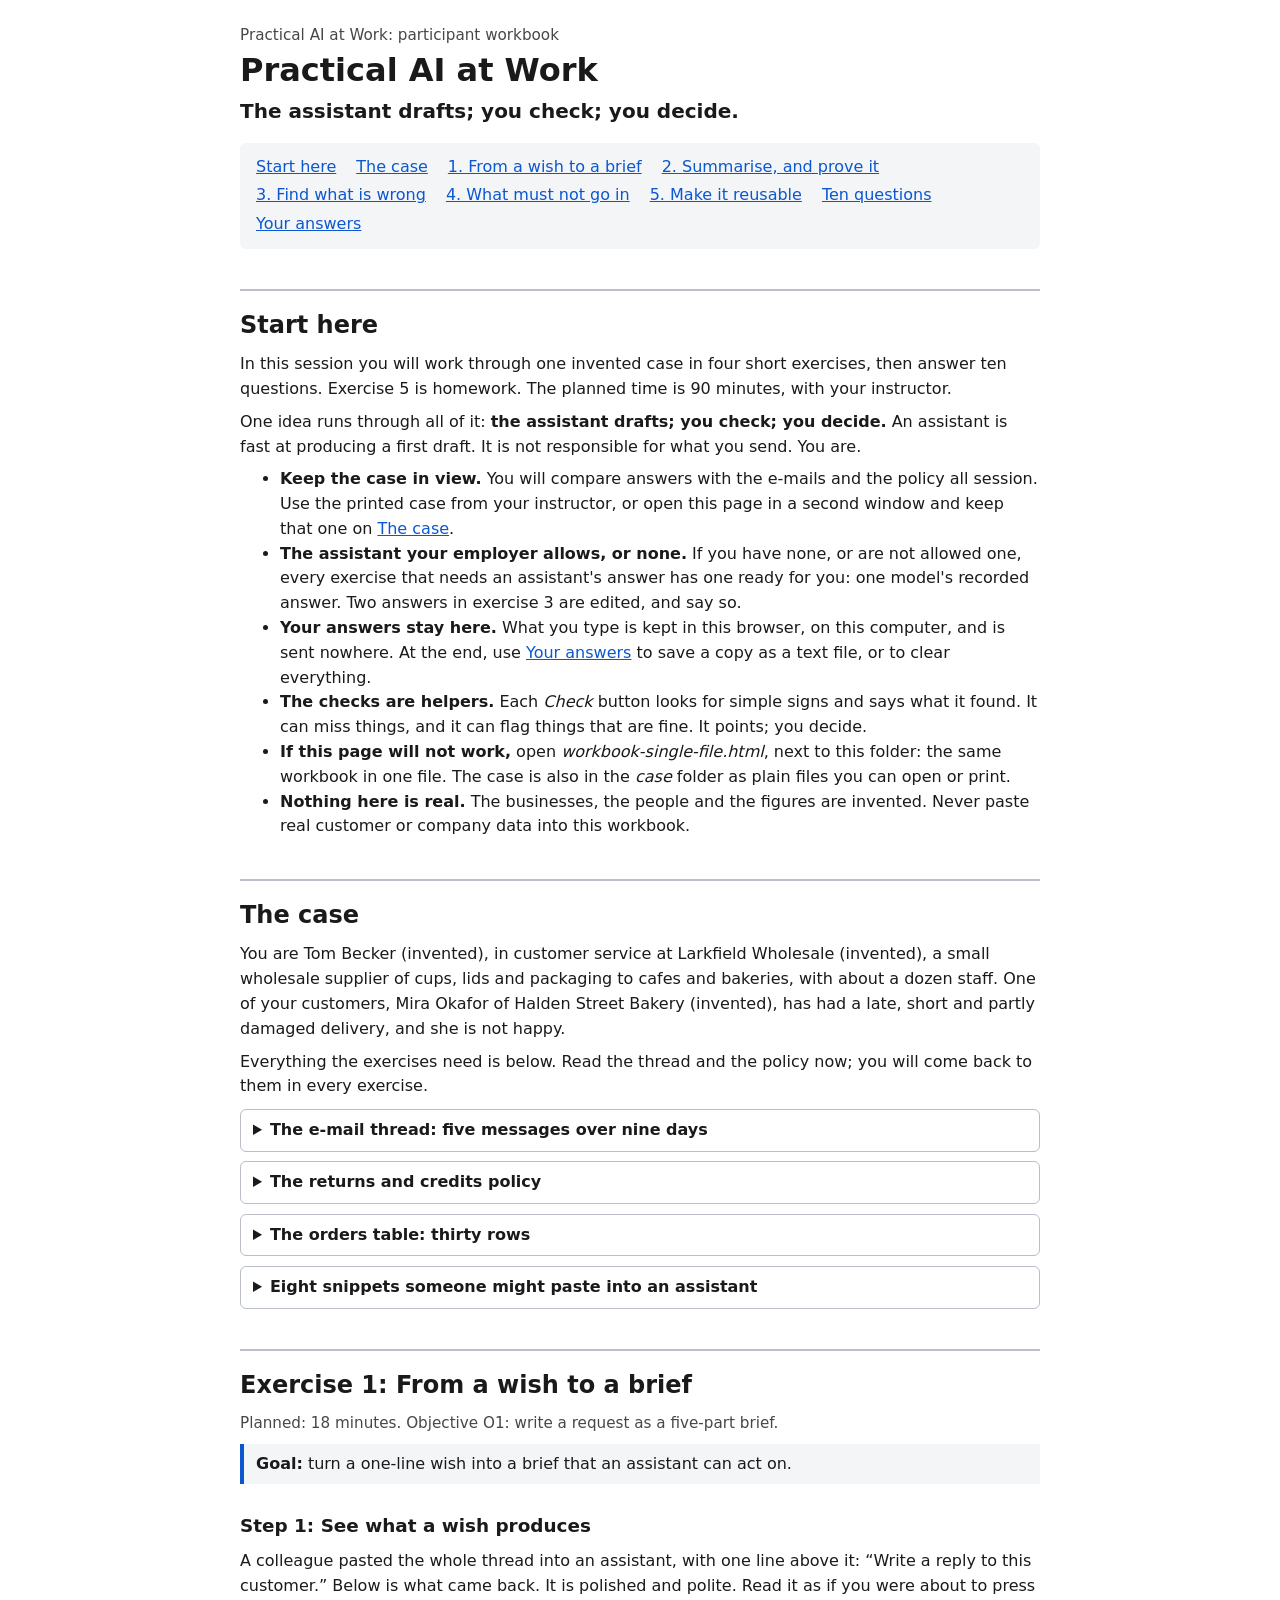
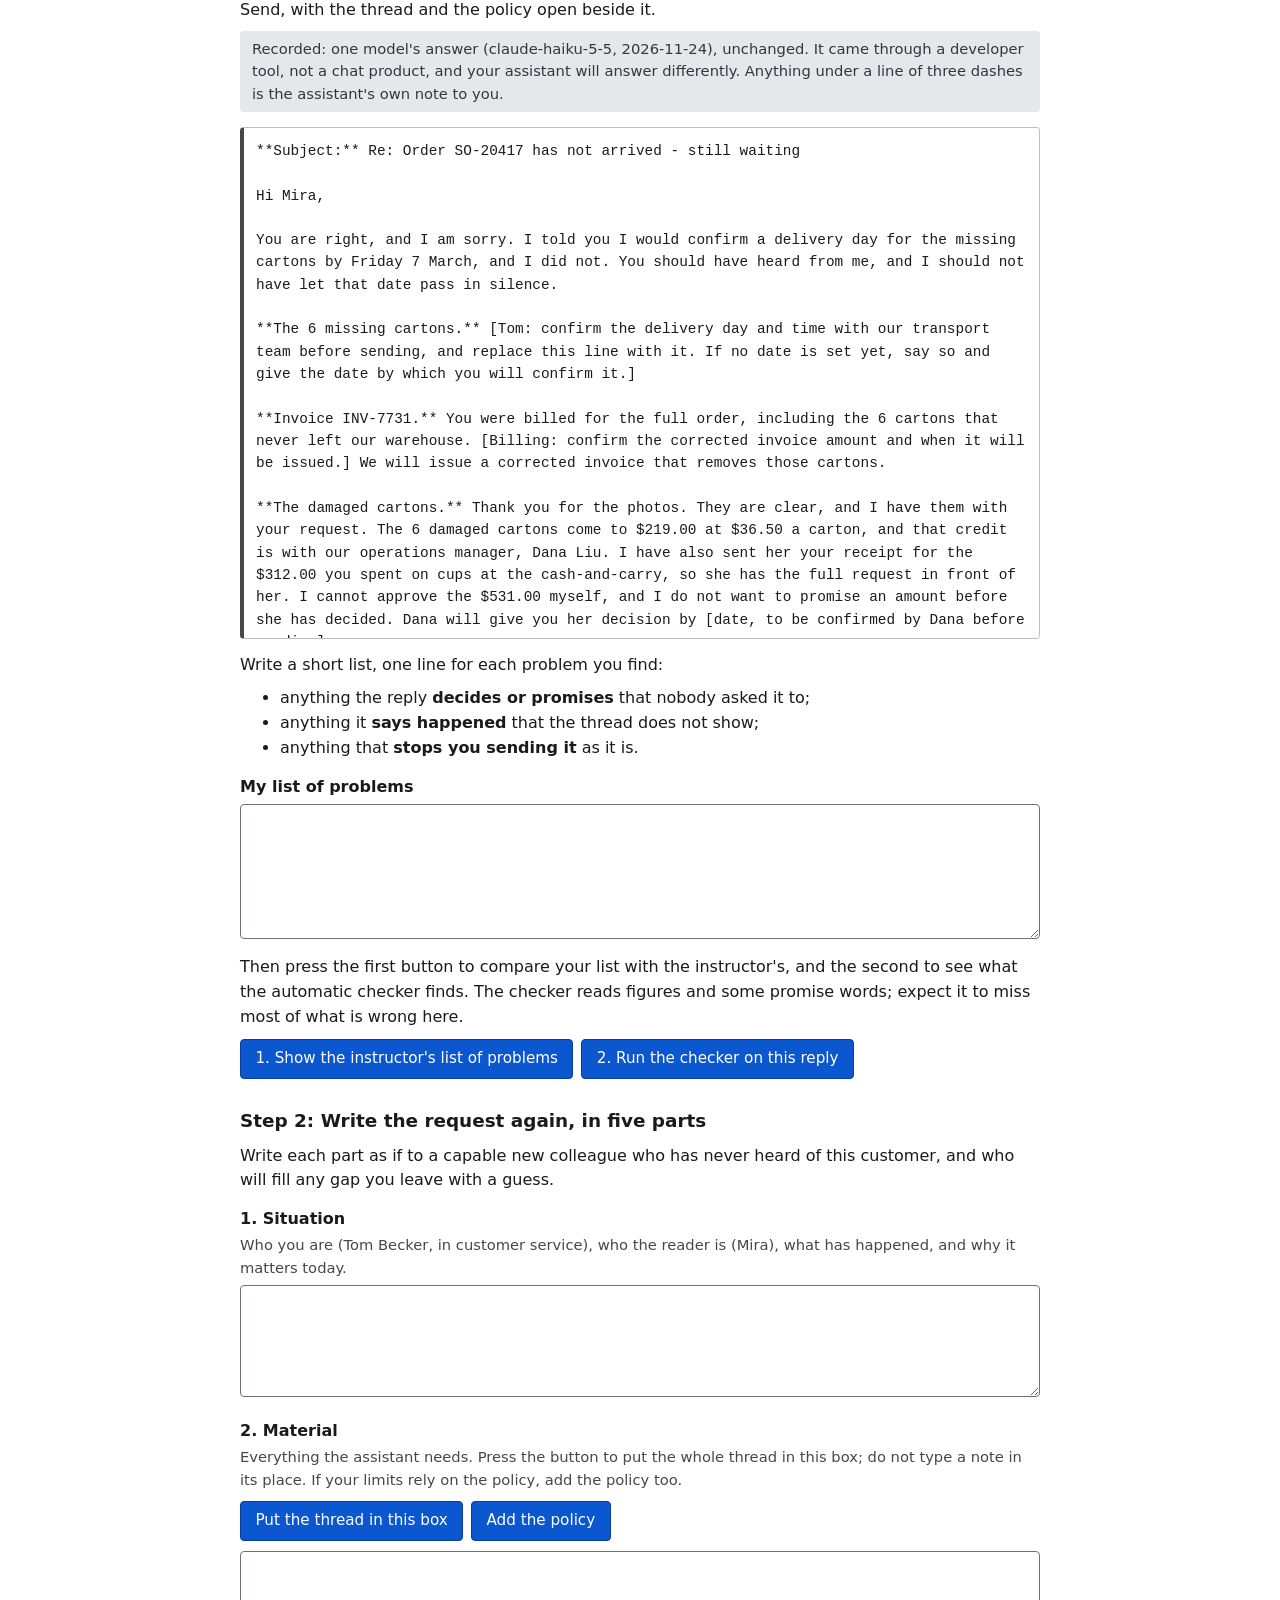
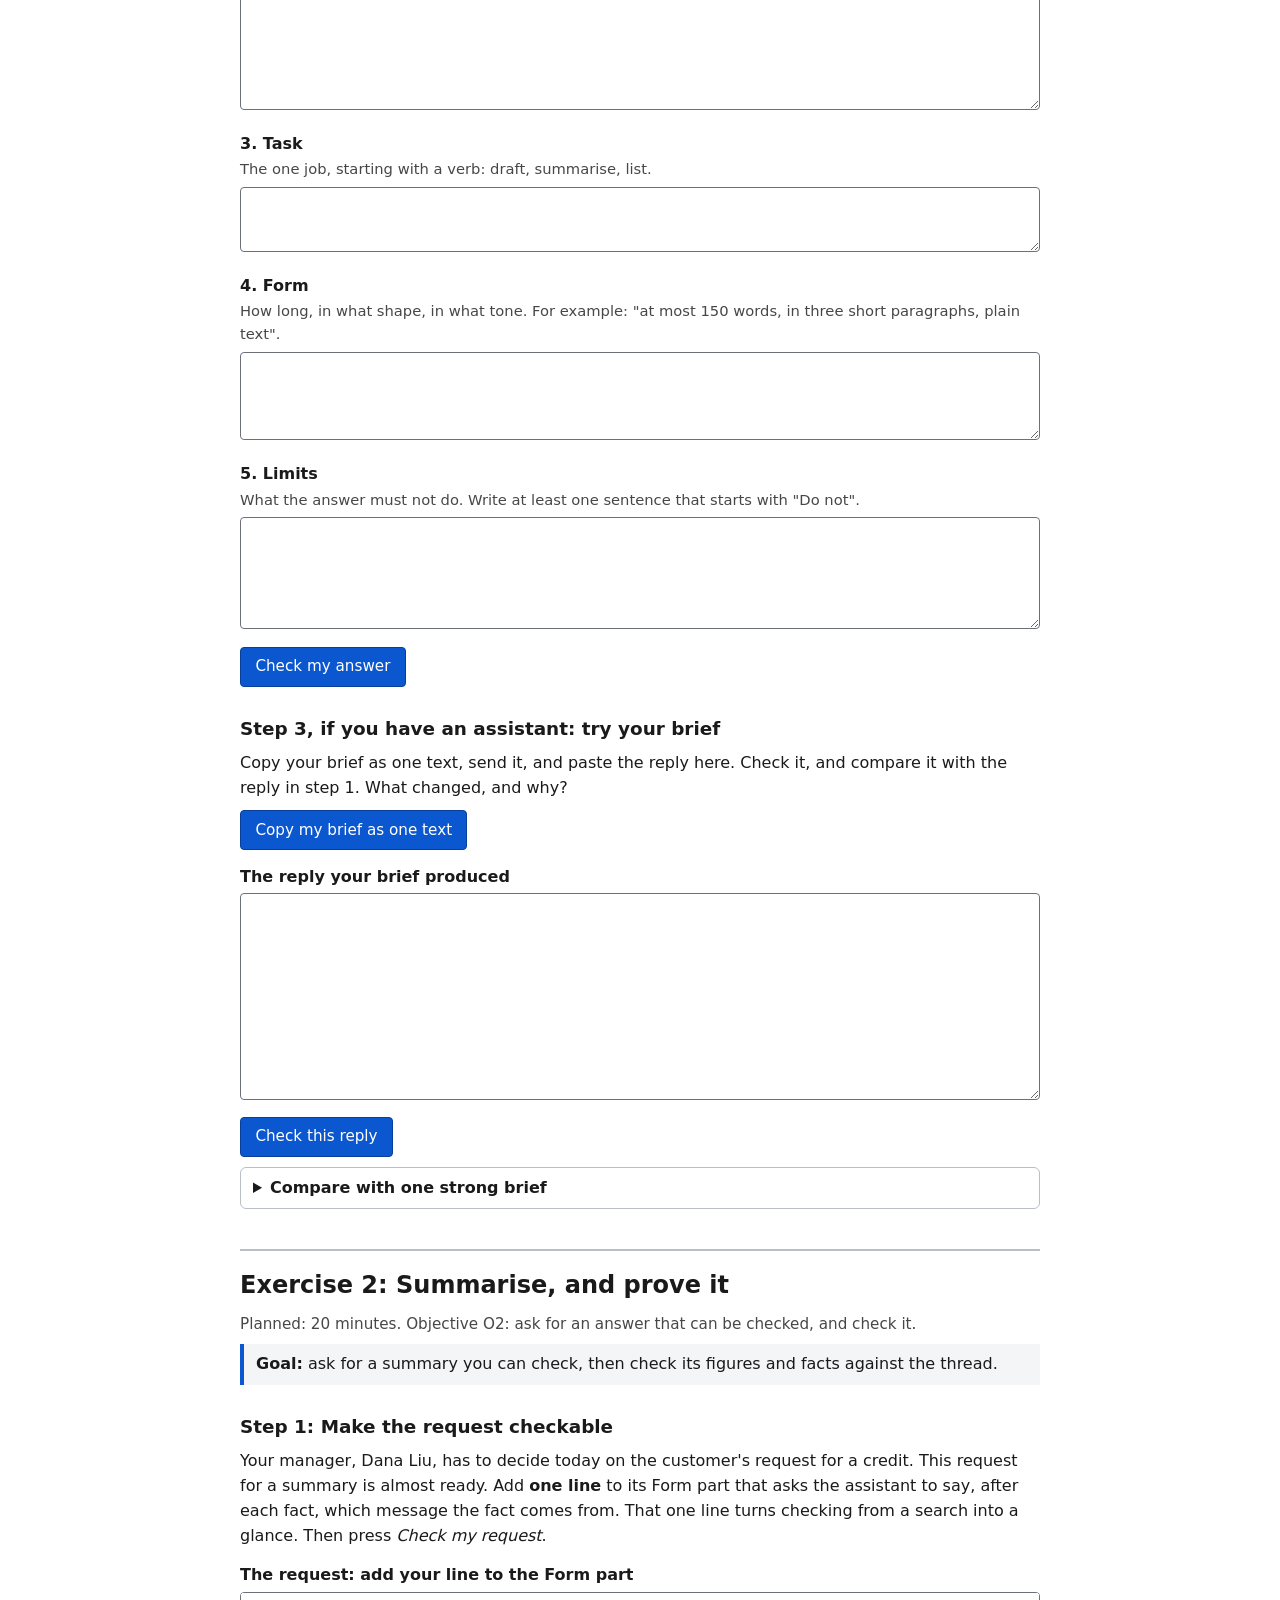
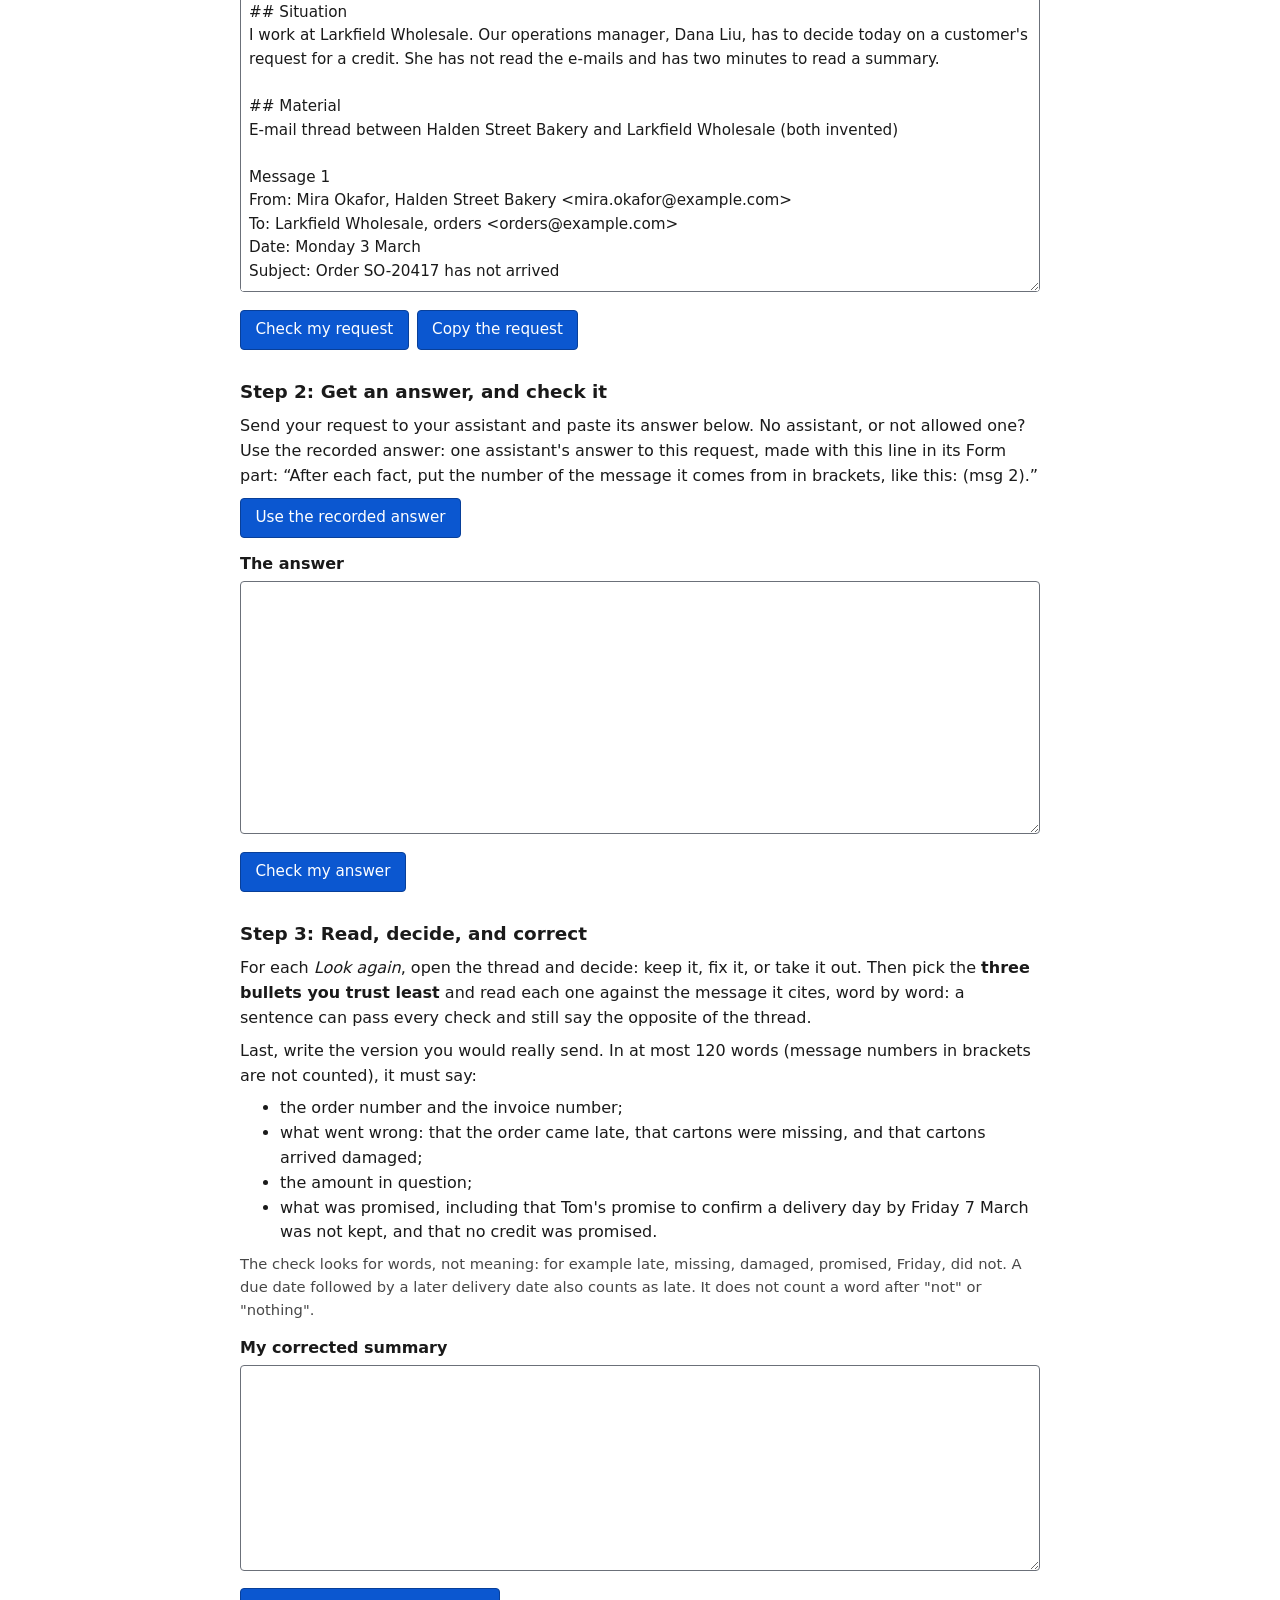
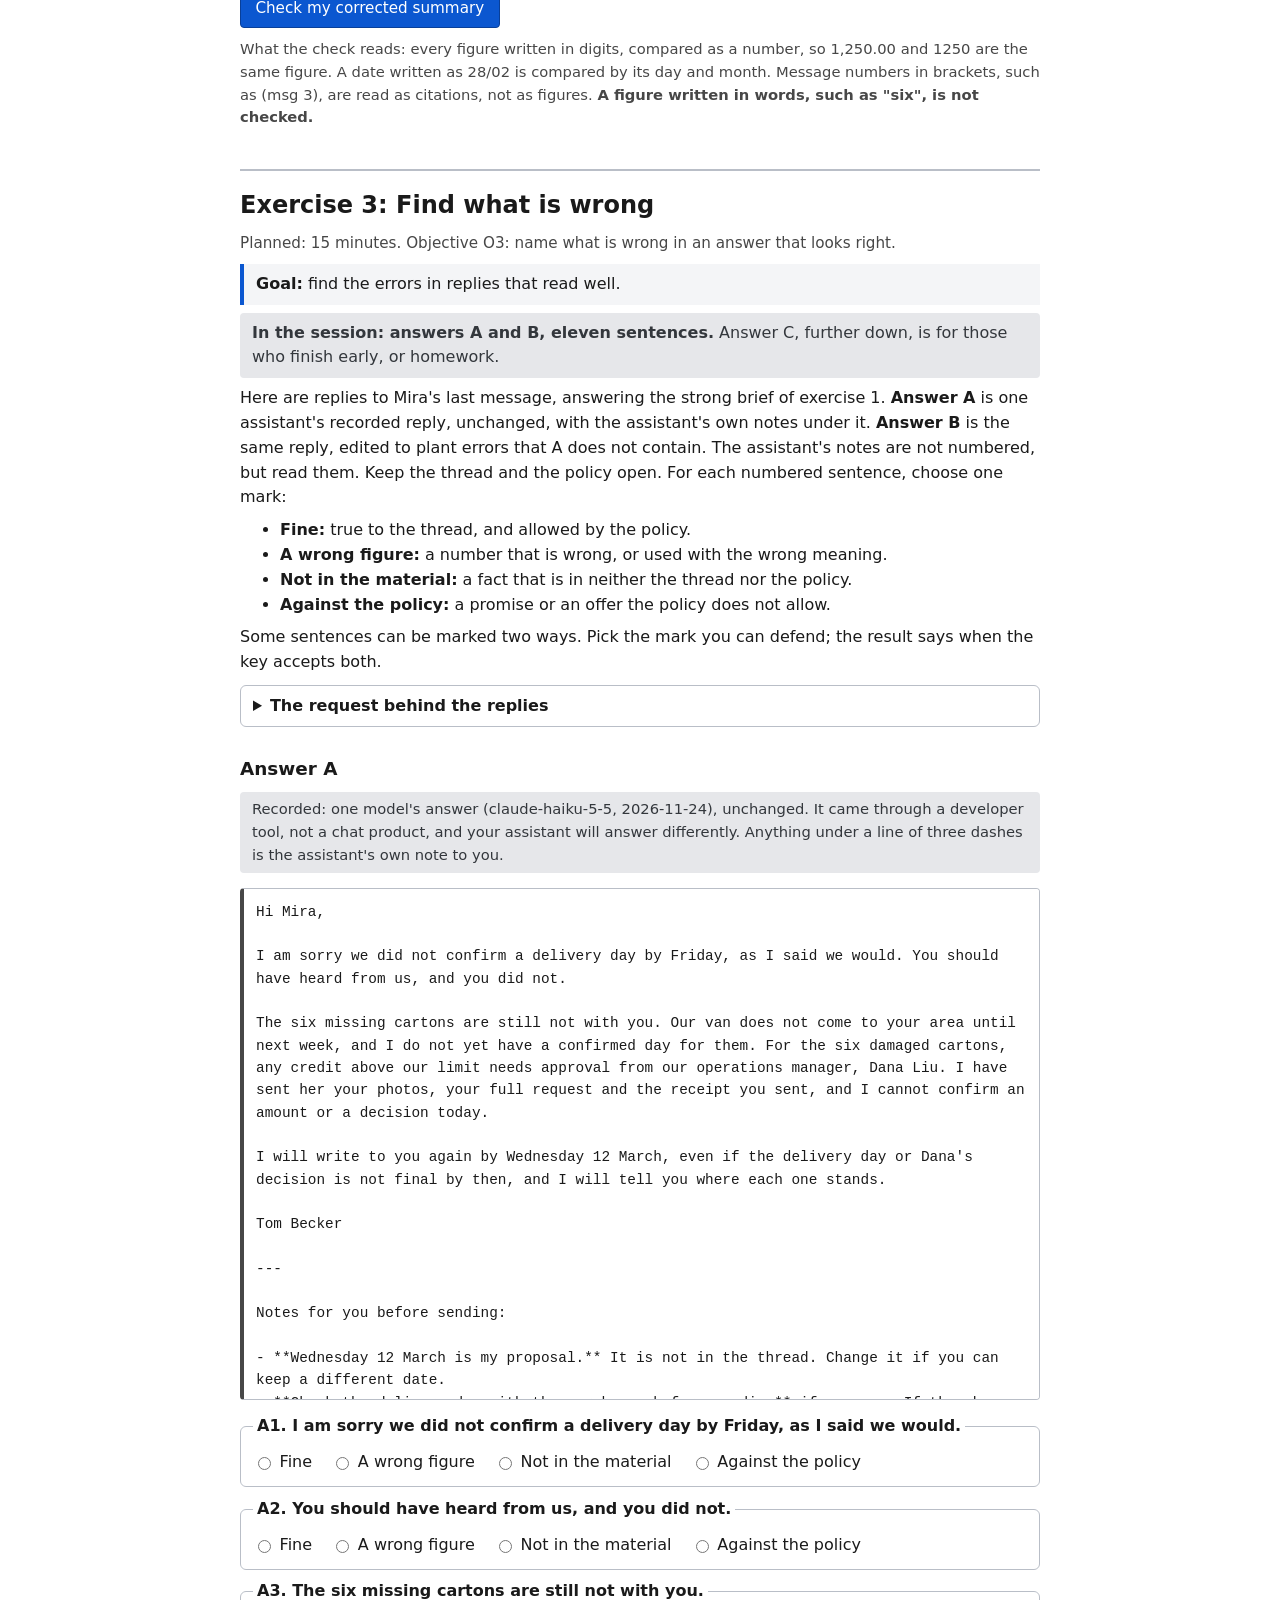
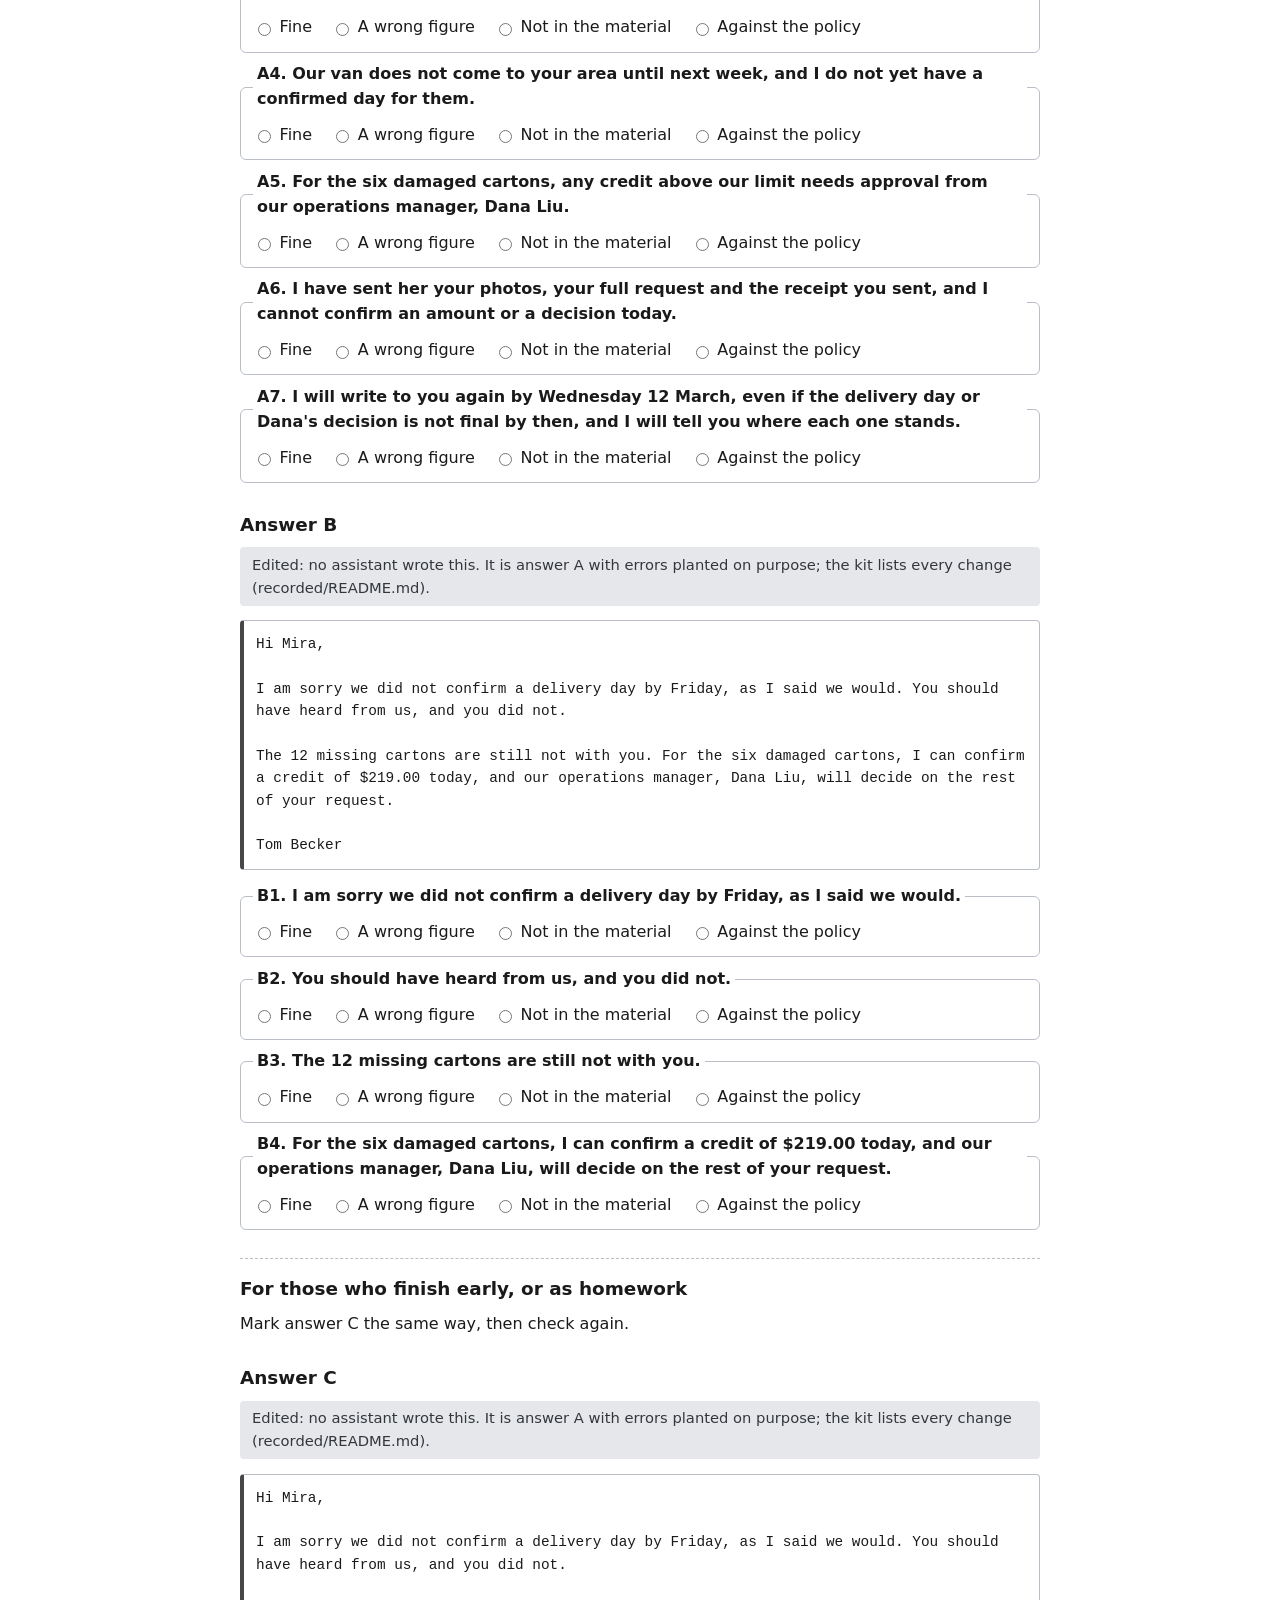
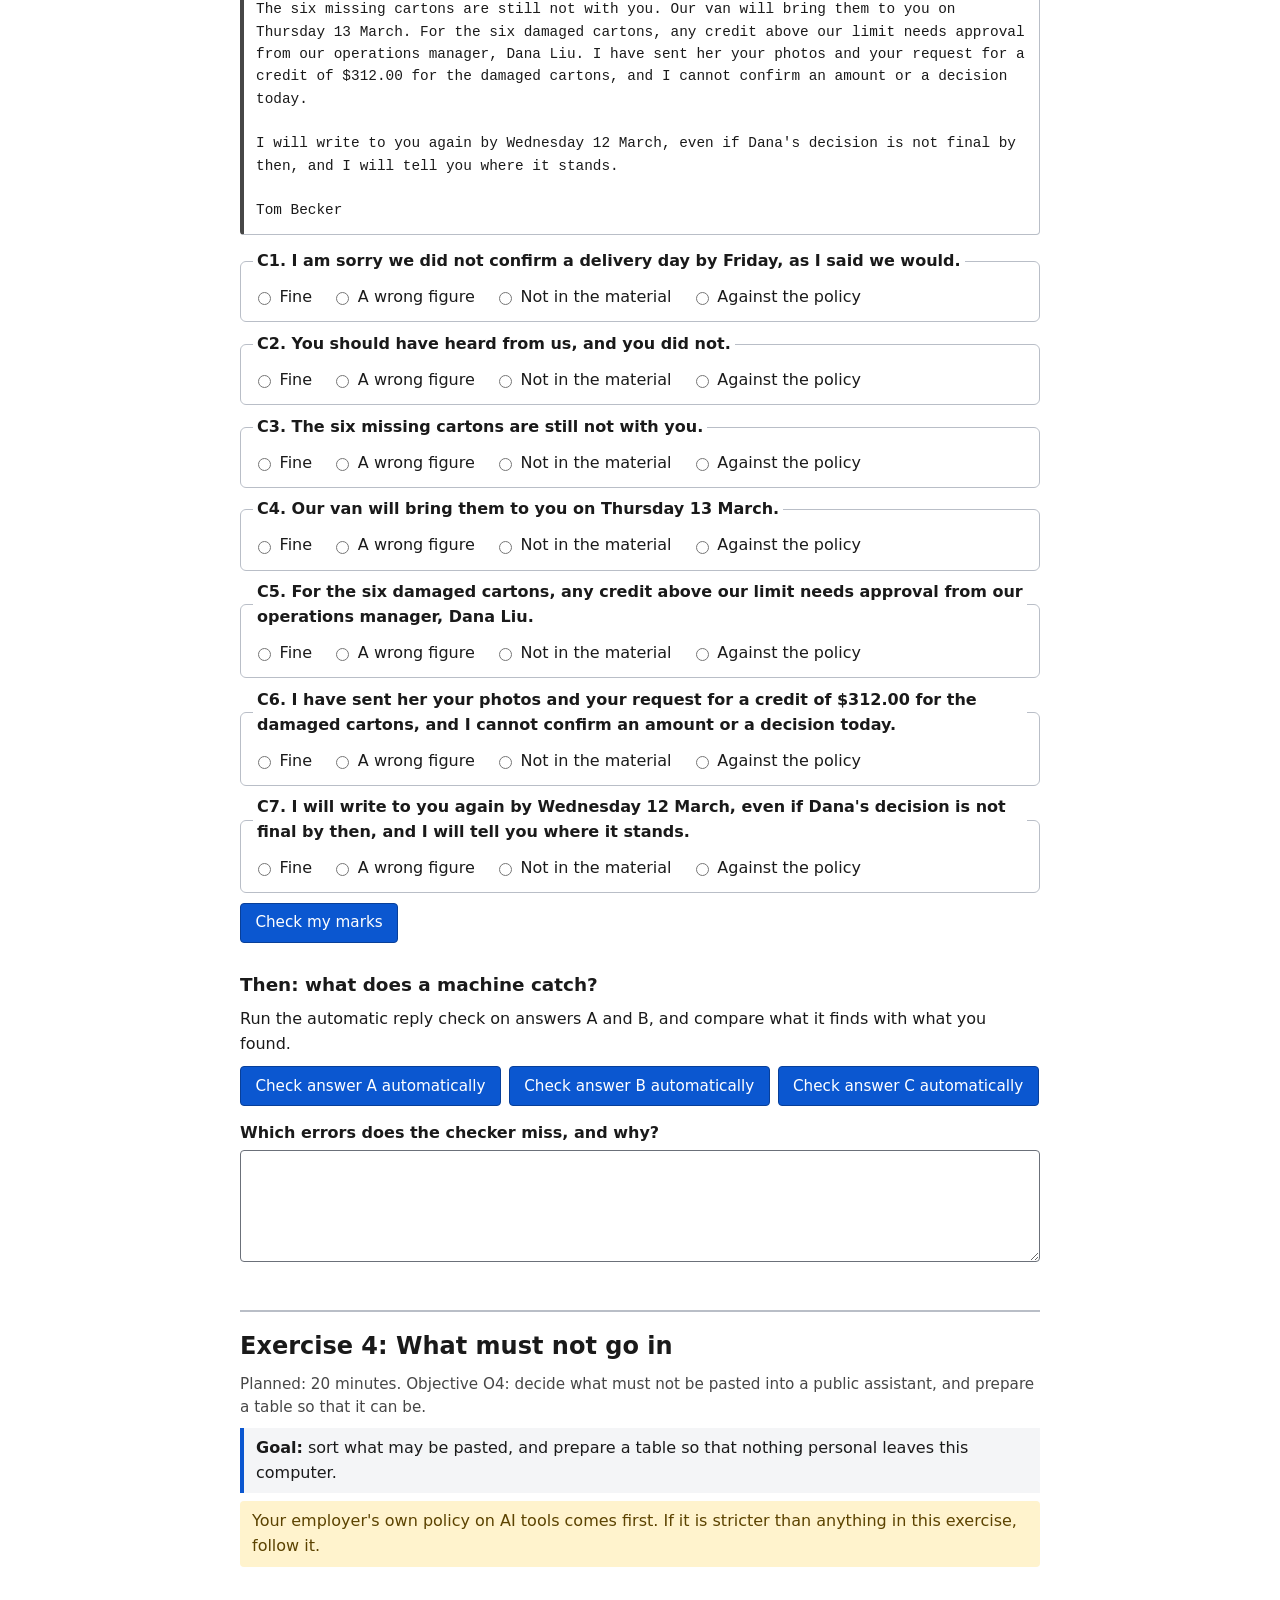
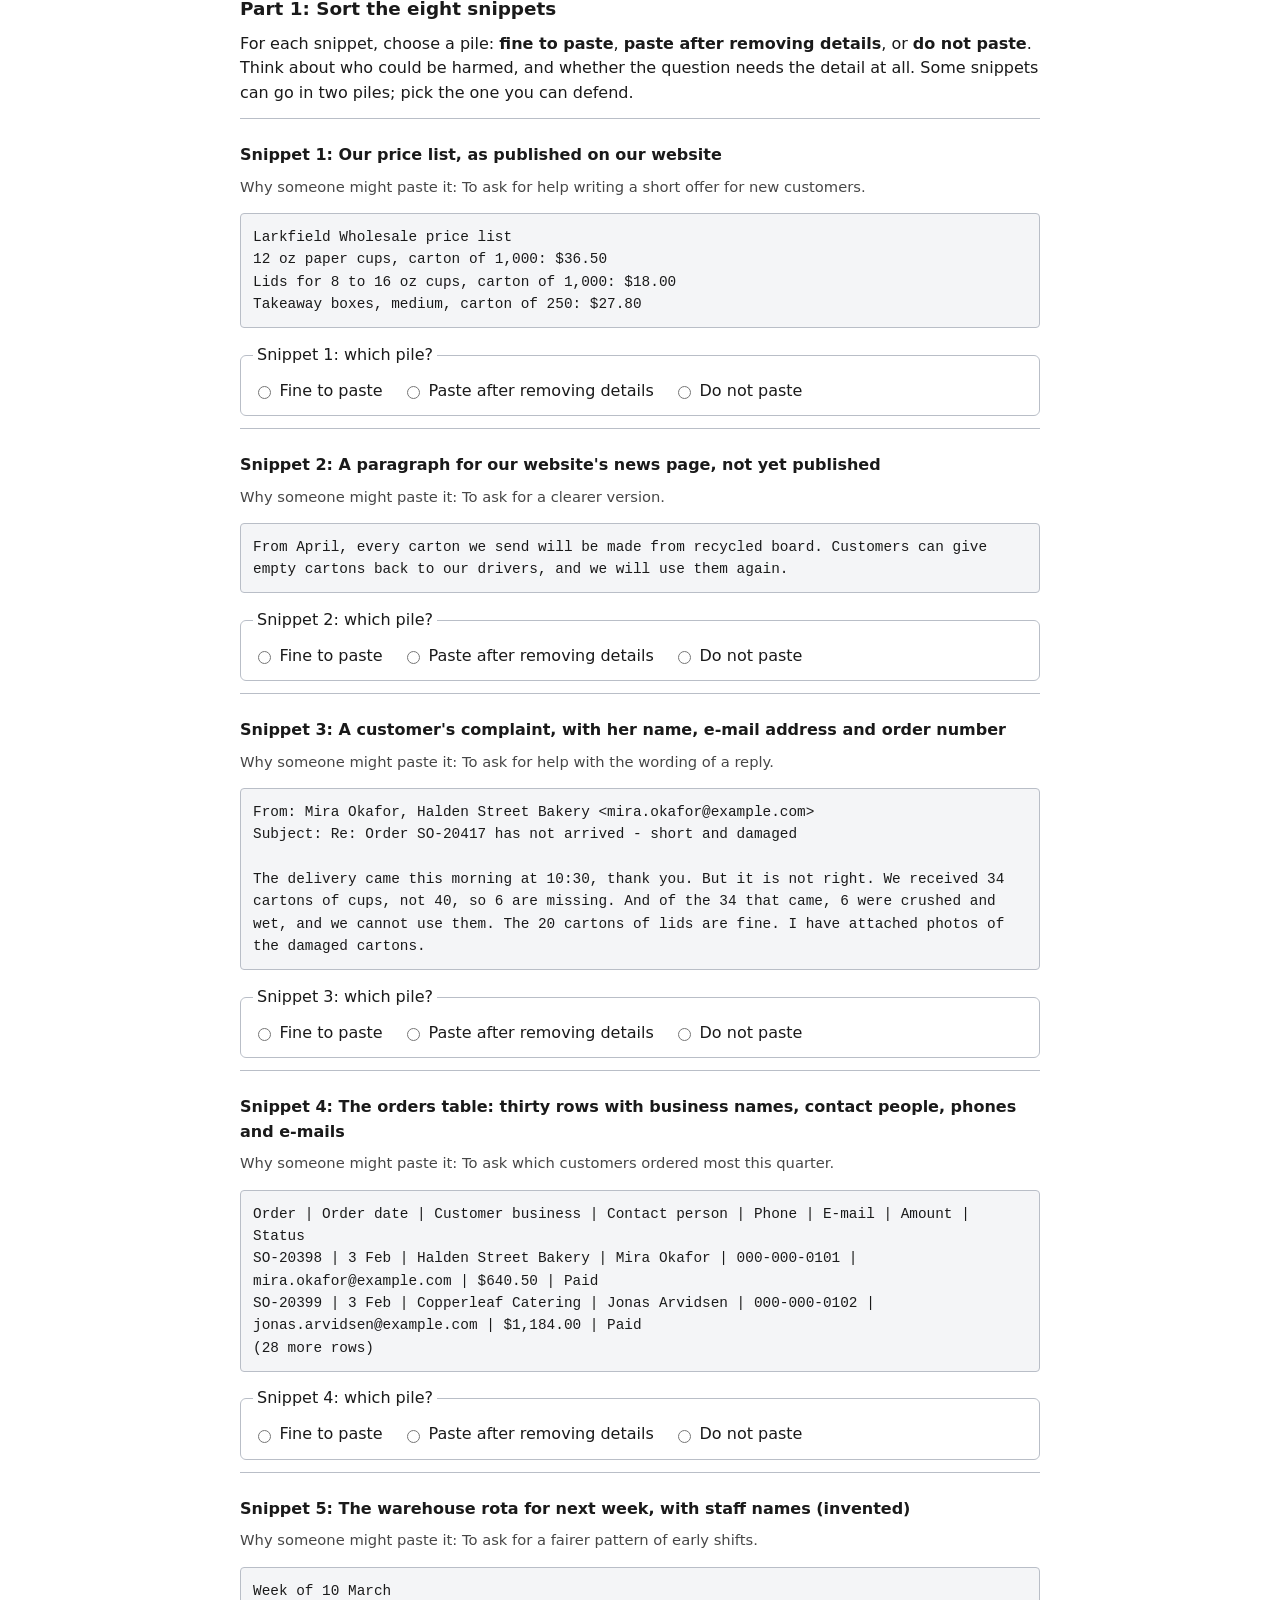
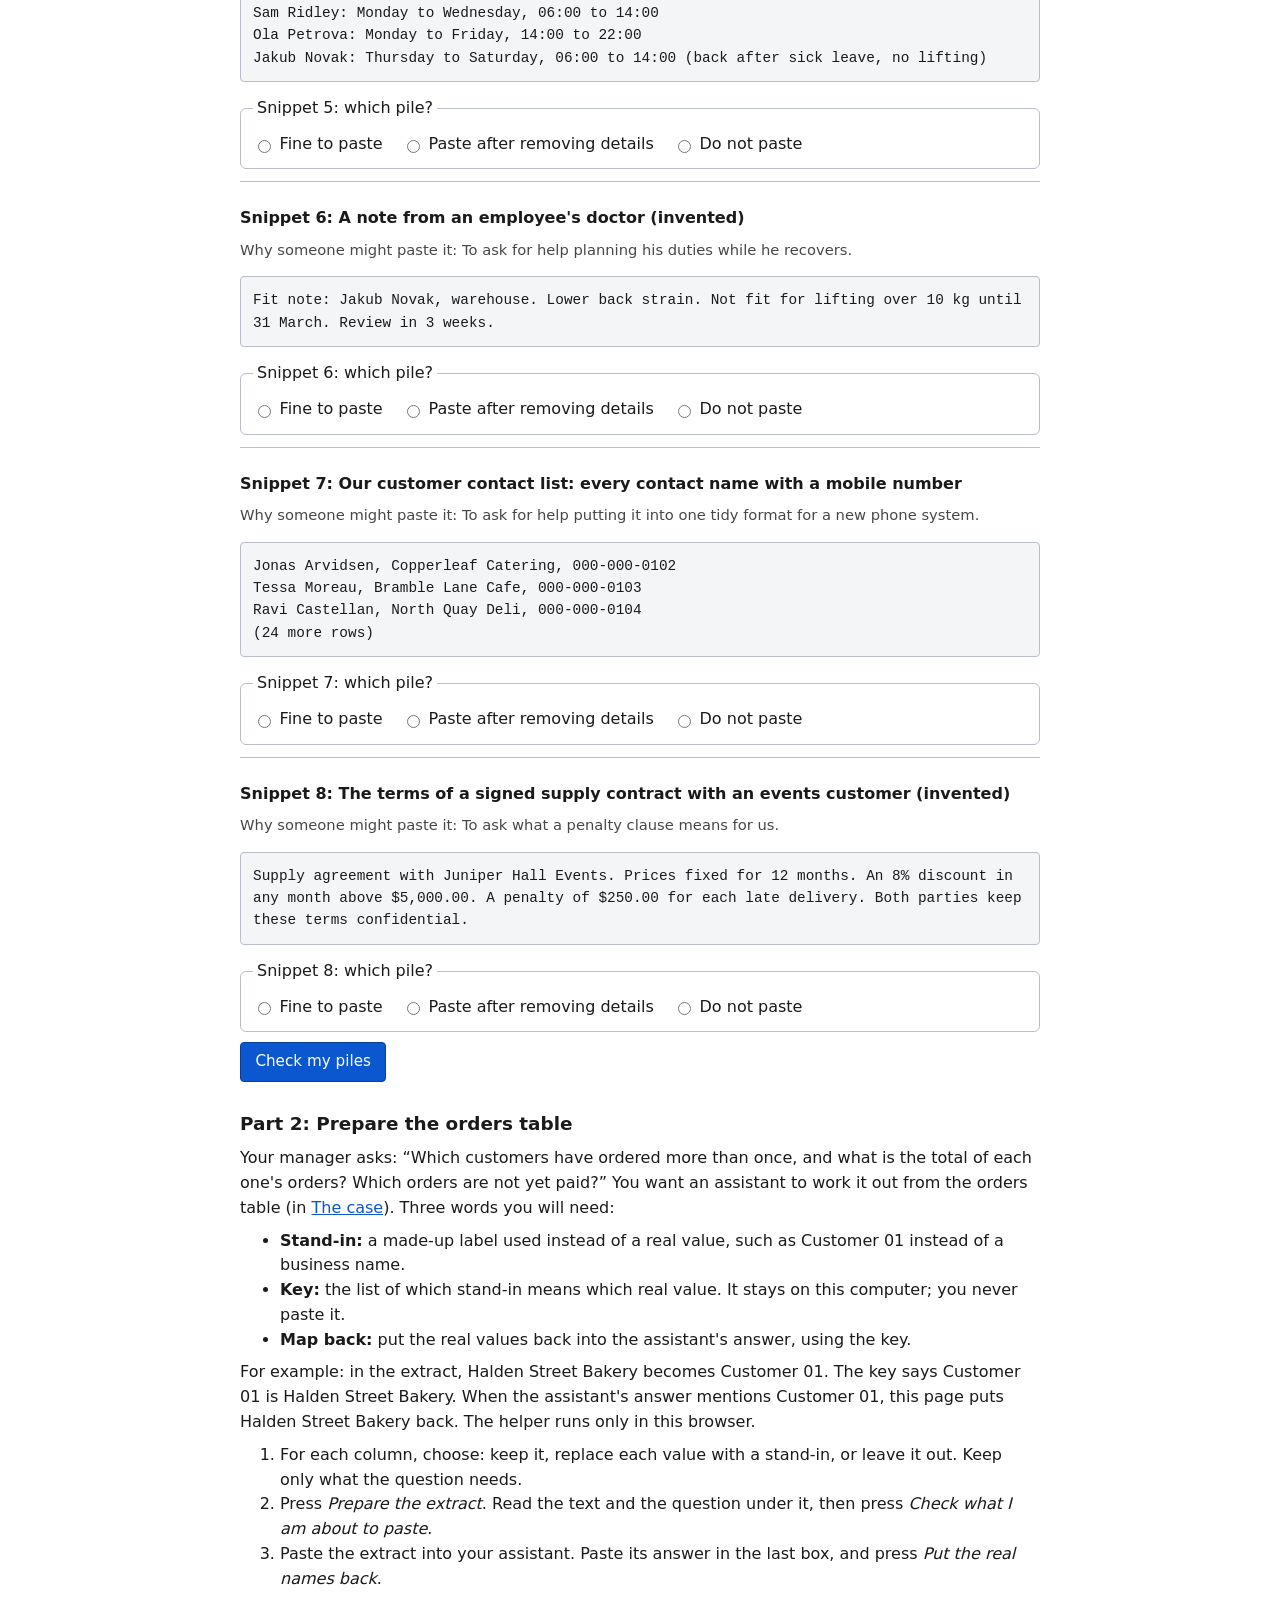
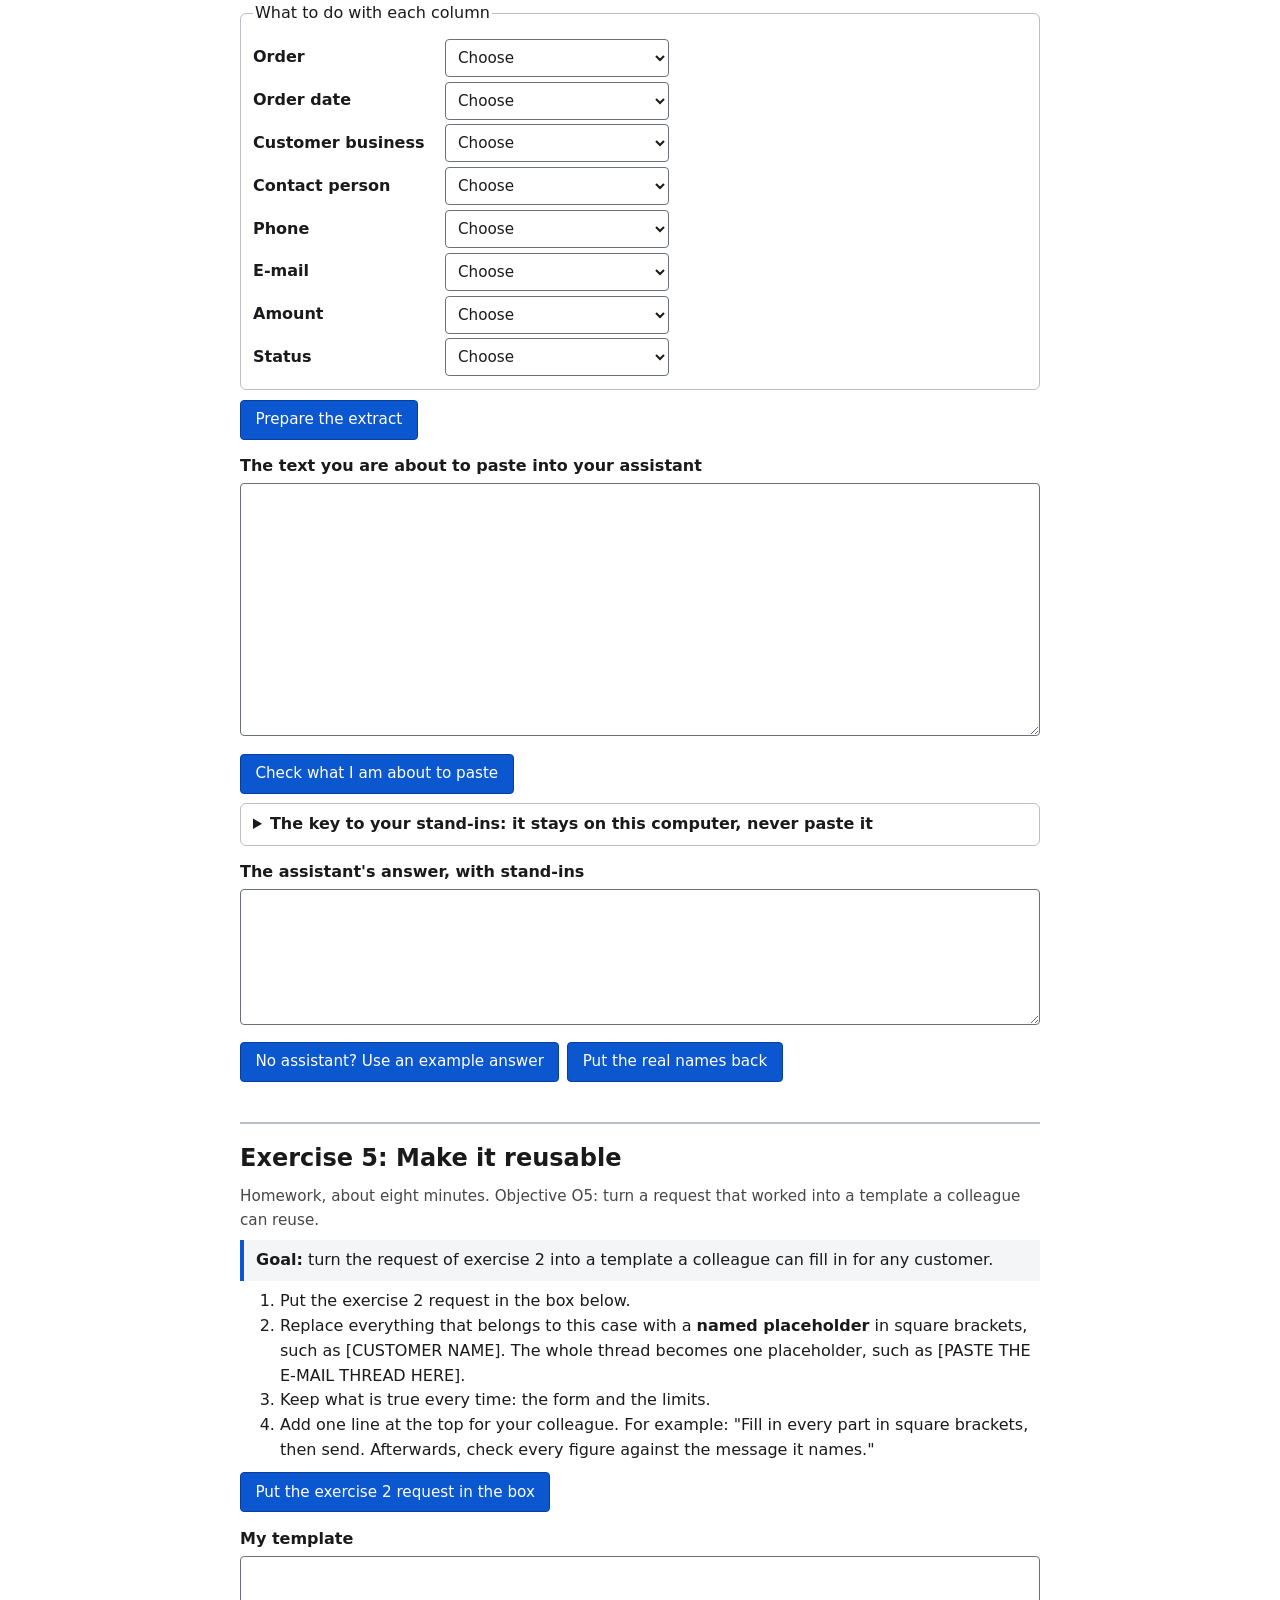
==== commit 1038d84f: "Workbook, instructor pages and docs: the new flow, the participant's fixes, the evidence - The plann" ====
--- a/participant/workbook/index.html
+++ b/participant/workbook/index.html
@@ -3,12 +3,15 @@
 <head>
 <meta charset="utf-8">
 <meta name="viewport" content="width=device-width, initial-scale=1">
+<meta http-equiv="Content-Security-Policy" content="connect-src 'none'; img-src data:; media-src 'none'; frame-src 'none'; object-src 'none'; form-action 'none'">
 <title>Practical AI at Work: participant workbook</title>
 <!-- single-file-note -->
 <link rel="stylesheet" href="style.css">
 </head>
 <body>
 <a class="skip" href="#main">Skip to the workbook</a>
+
+<p class="warn load-warning" id="load-warning">The workbook did not load: extract the whole folder first, or open the single-file copy (workbook-single-file.html).</p>
 
 <header class="top">
   <p class="kit">Practical AI at Work: participant workbook</p>
@@ -32,17 +35,19 @@
 
 <main id="main">
 
-<noscript><p class="warn">This workbook needs JavaScript to show the case and to check your answers. It runs only on this computer and sends nothing anywhere. Please allow JavaScript for this file, or ask your instructor for the printed case.</p></noscript>
+<noscript><p class="warn">This workbook needs JavaScript to show the case and to check your answers. It runs only on this computer and sends nothing anywhere. Please allow JavaScript for this file, or use the plain files in the case folder and ask your instructor for the printed case.</p></noscript>
 
 <!-- ======================================================================= -->
 <section id="start" aria-labelledby="start-h">
   <h2 id="start-h">Start here</h2>
-  <p>In this session you will work through one invented case in five short exercises, then answer ten questions. The planned time is 90 minutes, with your instructor.</p>
+  <p>In this session you will work through one invented case in four short exercises, then answer ten questions. Exercise 5 is homework. The planned time is 90 minutes, with your instructor.</p>
   <p>One idea runs through all of it: <strong>the assistant drafts; you check; you decide.</strong> An assistant is fast at producing a first draft. It is not responsible for what you send. You are.</p>
   <ul>
-    <li><strong>Any assistant, or none.</strong> Use any chat assistant your employer allows. If you have none, or are not allowed one, every exercise that needs an assistant's answer has one ready for you.</li>
+    <li><strong>Keep the case in view.</strong> You will compare answers with the e-mails and the policy all session. Use the printed case from your instructor, or open this page in a second window and keep that one on <a href="#case">The case</a>.</li>
+    <li><strong>The assistant your employer allows, or none.</strong> If you have none, or are not allowed one, every exercise that needs an assistant's answer has one ready for you: one model's recorded answer. Two answers in exercise 3 are edited, and say so.</li>
     <li><strong>Your answers stay here.</strong> What you type is kept in this browser, on this computer, and is sent nowhere. At the end, use <a href="#answers">Your answers</a> to save a copy as a text file, or to clear everything.</li>
     <li><strong>The checks are helpers.</strong> Each <em>Check</em> button looks for simple signs and says what it found. It can miss things, and it can flag things that are fine. It points; you decide.</li>
+    <li><strong>If this page will not work,</strong> open <em>workbook-single-file.html</em>, next to this folder: the same workbook in one file. The case is also in the <em>case</em> folder as plain files you can open or print.</li>
     <li><strong>Nothing here is real.</strong> The businesses, the people and the figures are invented. Never paste real customer or company data into this workbook.</li>
   </ul>
 </section>
@@ -50,8 +55,8 @@
 <!-- ======================================================================= -->
 <section id="case" aria-labelledby="case-h">
   <h2 id="case-h">The case</h2>
-  <p>You work in customer service at <span data-fact="supplier"></span> (invented), a small wholesale supplier of cups, lids and packaging to cafes and bakeries, with about a dozen staff. One of your customers, <span data-fact="contact"></span> of <span data-fact="customer"></span> (invented), has had a late, short and partly damaged delivery, and she is not happy.</p>
-  <p>Everything the exercises need is below. Open each part when an exercise asks for it.</p>
+  <p>You are <span data-fact="staff"></span> (invented), in customer service at <span data-fact="supplier"></span> (invented), a small wholesale supplier of cups, lids and packaging to cafes and bakeries, with about a dozen staff. One of your customers, <span data-fact="contact"></span> of <span data-fact="customer"></span> (invented), has had a late, short and partly damaged delivery, and she is not happy.</p>
+  <p>Everything the exercises need is below. Read the thread and the policy now; you will come back to them in every exercise.</p>
 
   <details id="case-thread">
     <summary>The e-mail thread: five messages over nine days</summary>
@@ -88,33 +93,40 @@
 <!-- ======================================================================= -->
 <section id="ex1" aria-labelledby="ex1-h">
   <h2 id="ex1-h">Exercise 1: From a wish to a brief</h2>
-  <p class="meta">Planned: 15 minutes. Objective O1: write a request as a five-part brief.</p>
+  <p class="meta">Planned: 18 minutes. Objective O1: write a request as a five-part brief.</p>
   <p class="goal"><strong>Goal:</strong> turn a one-line wish into a brief that an assistant can act on.</p>
 
   <h3>Step 1: See what a wish produces</h3>
-  <p>A colleague pasted the whole thread into an assistant, with one line above it: <q data-fact="wishLine"></q> Below is what came back. It is polished and polite. Read it as if you were about to press Send.</p>
+  <p>A colleague pasted the whole thread into an assistant, with one line above it: <q data-fact="wishLine"></q> Below is what came back. It is polished and polite. Read it as if you were about to press Send, with the thread and the policy open beside it.</p>
   <div class="record" id="ex1-record"></div>
   <pre class="answer" id="ex1-answer" tabindex="0" aria-label="The reply to the one-line request"></pre>
-  <label for="ex1-notes">Would you send it? With the thread and the policy open, note everything the reply says or decides that nobody asked it to, anything it claims that did not happen, and anything that stops you sending it as it is.</label>
+  <p>Write a short list, one line for each problem you find:</p>
+  <ul>
+    <li>anything the reply <strong>decides or promises</strong> that nobody asked it to;</li>
+    <li>anything it <strong>says happened</strong> that the thread does not show;</li>
+    <li>anything that <strong>stops you sending it</strong> as it is.</li>
+  </ul>
+  <label for="ex1-notes">My list of problems</label>
   <textarea id="ex1-notes" rows="5" data-save></textarea>
-  <div class="buttons">
-    <button type="button" id="ex1-reply-check">Run the checker on this reply</button>
-    <button type="button" id="ex1-issues-show" aria-expanded="false" aria-controls="ex1-issues">Show the instructor's list</button>
-  </div>
+  <p>Then press the first button to compare your list with the instructor's, and the second to see what the automatic checker finds. The checker reads figures and some promise words; expect it to miss most of what is wrong here.</p>
+  <div class="buttons">
+    <button type="button" id="ex1-issues-show" aria-expanded="false" aria-controls="ex1-issues">1. Show the instructor's list of problems</button>
+    <button type="button" id="ex1-reply-check">2. Run the checker on this reply</button>
+  </div>
+  <div class="reveal" id="ex1-issues" hidden></div>
   <div class="result" id="ex1-reply-result" role="status" aria-live="polite" tabindex="-1"></div>
-  <div class="reveal" id="ex1-issues" hidden></div>
 
   <h3>Step 2: Write the request again, in five parts</h3>
-  <p>Write each part as if to a capable new colleague who has never heard of this customer. The colleague will do exactly what you ask, and only that.</p>
+  <p>Write each part as if to a capable new colleague who has never heard of this customer, and who will fill any gap you leave with a guess.</p>
 
   <div class="part">
     <label for="ex1-situation">1. Situation</label>
-    <p class="hint" id="ex1-situation-hint">Who are you, who is the reader, and what has happened? Why does it matter today?</p>
+    <p class="hint" id="ex1-situation-hint">Who you are (<span data-fact="staff"></span>, in customer service), who the reader is (<span data-fact="contactFirst"></span>), what has happened, and why it matters today.</p>
     <textarea id="ex1-situation" rows="4" data-save aria-describedby="ex1-situation-hint"></textarea>
   </div>
   <div class="part">
     <label for="ex1-material">2. Material</label>
-    <p class="hint" id="ex1-material-hint">Everything the assistant needs, and nothing it does not. Here: the whole thread. If your limits rely on the policy, add the policy too.</p>
+    <p class="hint" id="ex1-material-hint">Everything the assistant needs. Press the button to put the whole thread in this box; do not type a note in its place. If your limits rely on the policy, add the policy too.</p>
     <div class="buttons">
       <button type="button" id="ex1-put-thread">Put the thread in this box</button>
       <button type="button" id="ex1-put-policy">Add the policy</button>
@@ -128,7 +140,7 @@
   </div>
   <div class="part">
     <label for="ex1-form">4. Form</label>
-    <p class="hint" id="ex1-form-hint">How long, in what shape, in what tone. For example: "at most 150 words, in three short paragraphs".</p>
+    <p class="hint" id="ex1-form-hint">How long, in what shape, in what tone. For example: "at most 150 words, in three short paragraphs, plain text".</p>
     <textarea id="ex1-form" rows="3" data-save aria-describedby="ex1-form-hint"></textarea>
   </div>
   <div class="part">
@@ -165,19 +177,21 @@
 <section id="ex2" aria-labelledby="ex2-h">
   <h2 id="ex2-h">Exercise 2: Summarise, and prove it</h2>
   <p class="meta">Planned: 20 minutes. Objective O2: ask for an answer that can be checked, and check it.</p>
-  <p class="goal"><strong>Goal:</strong> get a summary for your manager that you can check, then check its figures and facts against the thread.</p>
-
-  <h3>Step 1: Read the request</h3>
-  <p>This request is ready to send. Look at its <strong>Form</strong> part: it asks the assistant to put the number of the message each fact comes from after the fact. That one line is what makes the answer quick to check.</p>
-  <label for="ex2-request">The prepared request</label>
-  <textarea id="ex2-request" rows="10" readonly></textarea>
-  <div class="buttons">
+  <p class="goal"><strong>Goal:</strong> ask for a summary you can check, then check its figures and facts against the thread.</p>
+
+  <h3>Step 1: Make the request checkable</h3>
+  <p>Your manager, <span data-fact="manager"></span>, has to decide today on the customer's request for a credit. This request for a summary is almost ready. Add <strong>one line</strong> to its Form part that asks the assistant to say, after each fact, which message the fact comes from. That one line turns checking from a search into a glance. Then press <em>Check my request</em>.</p>
+  <label for="ex2-request">The request: add your line to the Form part</label>
+  <textarea id="ex2-request" rows="12" data-save></textarea>
+  <div class="buttons">
+    <button type="button" id="ex2-request-check">Check my request</button>
     <button type="button" id="ex2-copy">Copy the request</button>
     <span class="copy-status" id="ex2-copy-status" role="status"></span>
   </div>
+  <div class="result" id="ex2-request-result" role="status" aria-live="polite" tabindex="-1"></div>
 
   <h3>Step 2: Get an answer, and check it</h3>
-  <p>Send the request to your assistant and paste its answer below. No assistant, or not allowed one? Use the recorded answer: a real assistant's answer to this exact request.</p>
+  <p>Send your request to your assistant and paste its answer below. No assistant, or not allowed one? Use the recorded answer: one assistant's answer to this request, made with this line in its Form part: <q data-fact="citeLine"></q></p>
   <div class="buttons">
     <button type="button" id="ex2-use-recorded">Use the recorded answer</button>
   </div>
@@ -188,33 +202,43 @@
     <button type="button" id="ex2-check">Check my answer</button>
   </div>
   <div class="result" id="ex2-result" role="status" aria-live="polite" tabindex="-1"></div>
-  <p class="small">What the check reads: every figure written in digits, compared as a number, so 1,250.00 and 1250 are the same figure, and a date counts as its parts. Message numbers in brackets, such as (msg 3), are read as citations, not as figures. <strong>A figure written in words, such as "six", is not checked.</strong></p>
-
-  <h3>Step 3: Decide, and correct</h3>
-  <p>For each <em>Look again</em>, open the thread, find the message, and decide: keep it, fix it, or take it out. Then read every sentence against the message it cites, including the sentences the check passed: a sentence can pass every check and still be wrong. Last, write the version you would really send your manager, and check it again.</p>
+
+  <h3>Step 3: Read, decide, and correct</h3>
+  <p>For each <em>Look again</em>, open the thread and decide: keep it, fix it, or take it out. Then pick the <strong>three bullets you trust least</strong> and read each one against the message it cites, word by word: a sentence can pass every check and still say the opposite of the thread.</p>
+  <p>Last, write the version you would really send. In at most <span data-fact="wordLimit"></span> words (message numbers in brackets are not counted), it must say:</p>
+  <ul>
+    <li>the order number and the invoice number;</li>
+    <li>what went wrong: that the order came late, that cartons were missing, and that cartons arrived damaged;</li>
+    <li>the amount in question;</li>
+    <li>what was promised, including that <span data-fact="staffFirst"></span>'s promise to confirm a delivery day by <span data-fact="confirmBy"></span> was not kept, and that no credit was promised.</li>
+  </ul>
+  <p class="small">The check looks for words, not meaning: for example late, missing, damaged, promised, Friday, did not. A due date followed by a later delivery date also counts as late. It does not count a word after "not" or "nothing".</p>
   <label for="ex2-final">My corrected summary</label>
   <textarea id="ex2-final" rows="8" data-save></textarea>
   <div class="buttons">
     <button type="button" id="ex2-final-check">Check my corrected summary</button>
   </div>
   <div class="result" id="ex2-final-result" role="status" aria-live="polite" tabindex="-1"></div>
+  <p class="small">What the check reads: every figure written in digits, compared as a number, so 1,250.00 and 1250 are the same figure. A date written as 28/02 is compared by its day and month. Message numbers in brackets, such as (msg 3), are read as citations, not as figures. <strong>A figure written in words, such as "six", is not checked.</strong></p>
 </section>
 
 <!-- ======================================================================= -->
 <section id="ex3" aria-labelledby="ex3-h">
   <h2 id="ex3-h">Exercise 3: Find what is wrong</h2>
-  <p class="meta">Planned: 12 minutes. Objective O3: name what is wrong in an answer that looks right.</p>
-  <p class="goal"><strong>Goal:</strong> find the errors in three replies that read well.</p>
-  <p>Here are replies to <span data-fact="contactFirst"></span>'s last message, answering the strong brief of exercise 1. <strong>Answer A</strong> is a real assistant's reply, exactly as it came back, with the assistant's own notes under it. <strong>Answer B</strong> is the same reply, edited to plant errors that A does not contain. Mark every numbered sentence of A and B; the assistant's notes are not numbered, but read them. Keep the thread and the policy open. For each numbered sentence, choose one mark:</p>
+  <p class="meta">Planned: 15 minutes. Objective O3: name what is wrong in an answer that looks right.</p>
+  <p class="goal"><strong>Goal:</strong> find the errors in replies that read well.</p>
+  <p class="session"><strong>In the session: answers A and B, eleven sentences.</strong> Answer C, further down, is for those who finish early, or homework.</p>
+  <p>Here are replies to <span data-fact="contactFirst"></span>'s last message, answering the strong brief of exercise 1. <strong>Answer A</strong> is one assistant's recorded reply, unchanged, with the assistant's own notes under it. <strong>Answer B</strong> is the same reply, edited to plant errors that A does not contain. The assistant's notes are not numbered, but read them. Keep the thread and the policy open. For each numbered sentence, choose one mark:</p>
   <ul>
     <li><strong>Fine:</strong> true to the thread, and allowed by the policy.</li>
     <li><strong>A wrong figure:</strong> a number that is wrong, or used with the wrong meaning.</li>
     <li><strong>Not in the material:</strong> a fact that is in neither the thread nor the policy.</li>
     <li><strong>Against the policy:</strong> a promise or an offer the policy does not allow.</li>
   </ul>
+  <p>Some sentences can be marked two ways. Pick the mark you can defend; the result says when the key accepts both.</p>
   <details>
-    <summary>The request behind the three replies</summary>
-    <pre class="doc" id="ex3-request" tabindex="0" aria-label="The request behind the three replies"></pre>
+    <summary>The request behind the replies</summary>
+    <pre class="doc" id="ex3-request" tabindex="0" aria-label="The request behind the replies"></pre>
   </details>
   <div id="ex3-answers"></div>
   <div class="buttons">
@@ -223,9 +247,11 @@
   <div class="result" id="ex3-result" role="status" aria-live="polite" tabindex="-1"></div>
 
   <h3>Then: what does a machine catch?</h3>
-  <p>Run the automatic reply check on each answer, and compare what it finds with what you found. Which errors does it miss, and why?</p>
+  <p>Run the automatic reply check on answers A and B, and compare what it finds with what you found.</p>
   <div class="buttons" id="ex3-auto-buttons"></div>
   <div class="result" id="ex3-auto-result" role="status" aria-live="polite" tabindex="-1"></div>
+  <label for="ex3-misses">Which errors does the checker miss, and why?</label>
+  <textarea id="ex3-misses" rows="4" data-save></textarea>
 </section>
 
 <!-- ======================================================================= -->
@@ -236,7 +262,7 @@
   <p class="warn">Your employer's own policy on AI tools comes first. If it is stricter than anything in this exercise, follow it.</p>
 
   <h3>Part 1: Sort the eight snippets</h3>
-  <p>For each snippet, choose a pile: <strong>fine to paste</strong>, <strong>paste after removing details</strong>, or <strong>do not paste</strong>. Think about who could be harmed, and whether the question needs the detail at all.</p>
+  <p>For each snippet, choose a pile: <strong>fine to paste</strong>, <strong>paste after removing details</strong>, or <strong>do not paste</strong>. Think about who could be harmed, and whether the question needs the detail at all. Some snippets can go in two piles; pick the one you can defend.</p>
   <div id="ex4-snippets"></div>
   <div class="buttons">
     <button type="button" id="ex4a-check">Check my piles</button>
@@ -244,11 +270,17 @@
   <div class="result" id="ex4a-result" role="status" aria-live="polite" tabindex="-1"></div>
 
   <h3>Part 2: Prepare the orders table</h3>
-  <p>Your manager asks: <q data-fact="ordersQuestion"></q> You want an assistant to work it out from the orders table (in <a href="#case-orders">The case</a>). Prepare an extract with this page's stand-in helper. It runs only in this browser.</p>
+  <p>Your manager asks: <q data-fact="ordersQuestion"></q> You want an assistant to work it out from the orders table (in <a href="#case-orders">The case</a>). Three words you will need:</p>
+  <ul>
+    <li><strong>Stand-in:</strong> a made-up label used instead of a real value, such as Customer 01 instead of a business name.</li>
+    <li><strong>Key:</strong> the list of which stand-in means which real value. It stays on this computer; you never paste it.</li>
+    <li><strong>Map back:</strong> put the real values back into the assistant's answer, using the key.</li>
+  </ul>
+  <p>For example: in the extract, <span data-fact="exampleBusiness"></span> becomes Customer 01. The key says Customer 01 is <span data-fact="exampleBusiness"></span>. When the assistant's answer mentions Customer 01, this page puts <span data-fact="exampleBusiness"></span> back. The helper runs only in this browser.</p>
   <ol>
-    <li>For each column, choose: keep it, replace each value with a stand-in (such as Customer 01), or leave it out. Keep only what the question needs.</li>
-    <li>Press <em>Prepare the extract</em>. Read the text and the question under it (change the question if you like), then press <em>Check what I am about to paste</em>.</li>
-    <li>Send it, paste the answer, and press <em>Put the real names back</em>.</li>
+    <li>For each column, choose: keep it, replace each value with a stand-in, or leave it out. Keep only what the question needs.</li>
+    <li>Press <em>Prepare the extract</em>. Read the text and the question under it, then press <em>Check what I am about to paste</em>.</li>
+    <li>Paste the extract into your assistant. Paste its answer in the last box, and press <em>Put the real names back</em>.</li>
   </ol>
   <fieldset class="columns">
     <legend>What to do with each column</legend>
@@ -257,7 +289,7 @@
   <div class="buttons">
     <button type="button" id="ex4-prepare">Prepare the extract</button>
   </div>
-  <label for="ex4-extract">The text you are about to paste</label>
+  <label for="ex4-extract">The text you are about to paste into your assistant</label>
   <textarea id="ex4-extract" rows="10" data-save></textarea>
   <div class="buttons">
     <button type="button" id="ex4b-check">Check what I am about to paste</button>
@@ -279,13 +311,13 @@
 <!-- ======================================================================= -->
 <section id="ex5" aria-labelledby="ex5-h">
   <h2 id="ex5-h">Exercise 5: Make it reusable</h2>
-  <p class="meta">Planned: 8 minutes, or as homework. Objective O5: turn a request that worked into a template a colleague can reuse.</p>
+  <p class="meta">Homework, about eight minutes. Objective O5: turn a request that worked into a template a colleague can reuse.</p>
   <p class="goal"><strong>Goal:</strong> turn the request of exercise 2 into a template a colleague can fill in for any customer.</p>
   <ol>
     <li>Put the exercise 2 request in the box below.</li>
     <li>Replace everything that belongs to this case with a <strong>named placeholder</strong> in square brackets, such as [CUSTOMER NAME]. The whole thread becomes one placeholder, such as [PASTE THE E-MAIL THREAD HERE].</li>
     <li>Keep what is true every time: the form and the limits.</li>
-    <li>Add one line at the top for your colleague: what to fill in, and what to check afterwards.</li>
+    <li>Add one line at the top for your colleague. For example: "Fill in every part in square brackets, then send. Afterwards, check every figure against the message it names."</li>
   </ol>
   <div class="buttons">
     <button type="button" id="ex5-put">Put the exercise 2 request in the box</button>
@@ -301,7 +333,7 @@
 <!-- ======================================================================= -->
 <section id="quiz" aria-labelledby="quiz-h">
   <h2 id="quiz-h">The ten-question check</h2>
-  <p class="meta">Planned: 10 minutes, with the close.</p>
+  <p class="meta">Planned: 9 minutes, with the close.</p>
   <p>Ten questions, two for each objective. Choose the best answer to each, then check. Every option has an explanation, so a wrong choice still teaches you something.</p>
   <div id="quiz-questions"></div>
   <div class="buttons">
@@ -324,7 +356,7 @@
 </main>
 
 <footer>
-  <p>Practical AI at Work: a workshop kit. Every business, person and figure in it is invented. This page works offline and sends nothing anywhere.</p>
+  <p>Practical AI at Work: a workshop kit. Every business, person and figure in it is invented. This page works offline, and its security policy tells the browser not to let it connect anywhere.</p>
   <p>The code is under the MIT licence; the teaching text is under Creative Commons Attribution-NonCommercial 4.0. The kit's README says which covers what.</p>
 </footer>
 
--- a/participant/workbook/style.css
+++ b/participant/workbook/style.css
@@ -51,6 +51,8 @@
 .record { background: var(--note-bg); color: var(--note-text); padding: 0.4rem 0.75rem; border-radius: 4px; font-size: 0.92rem; margin: 0.5rem 0; }
 .record:empty { display: none; }
 h3.later { border-top: 1px dashed var(--line); padding-top: 1rem; }
+.session { background: var(--note-bg); color: var(--note-text); padding: 0.5rem 0.75rem; border-radius: 4px; }
+[hidden] { display: none !important; }
 
 label { display: block; font-weight: 600; margin: 0.9rem 0 0.25rem; }
 textarea, select {
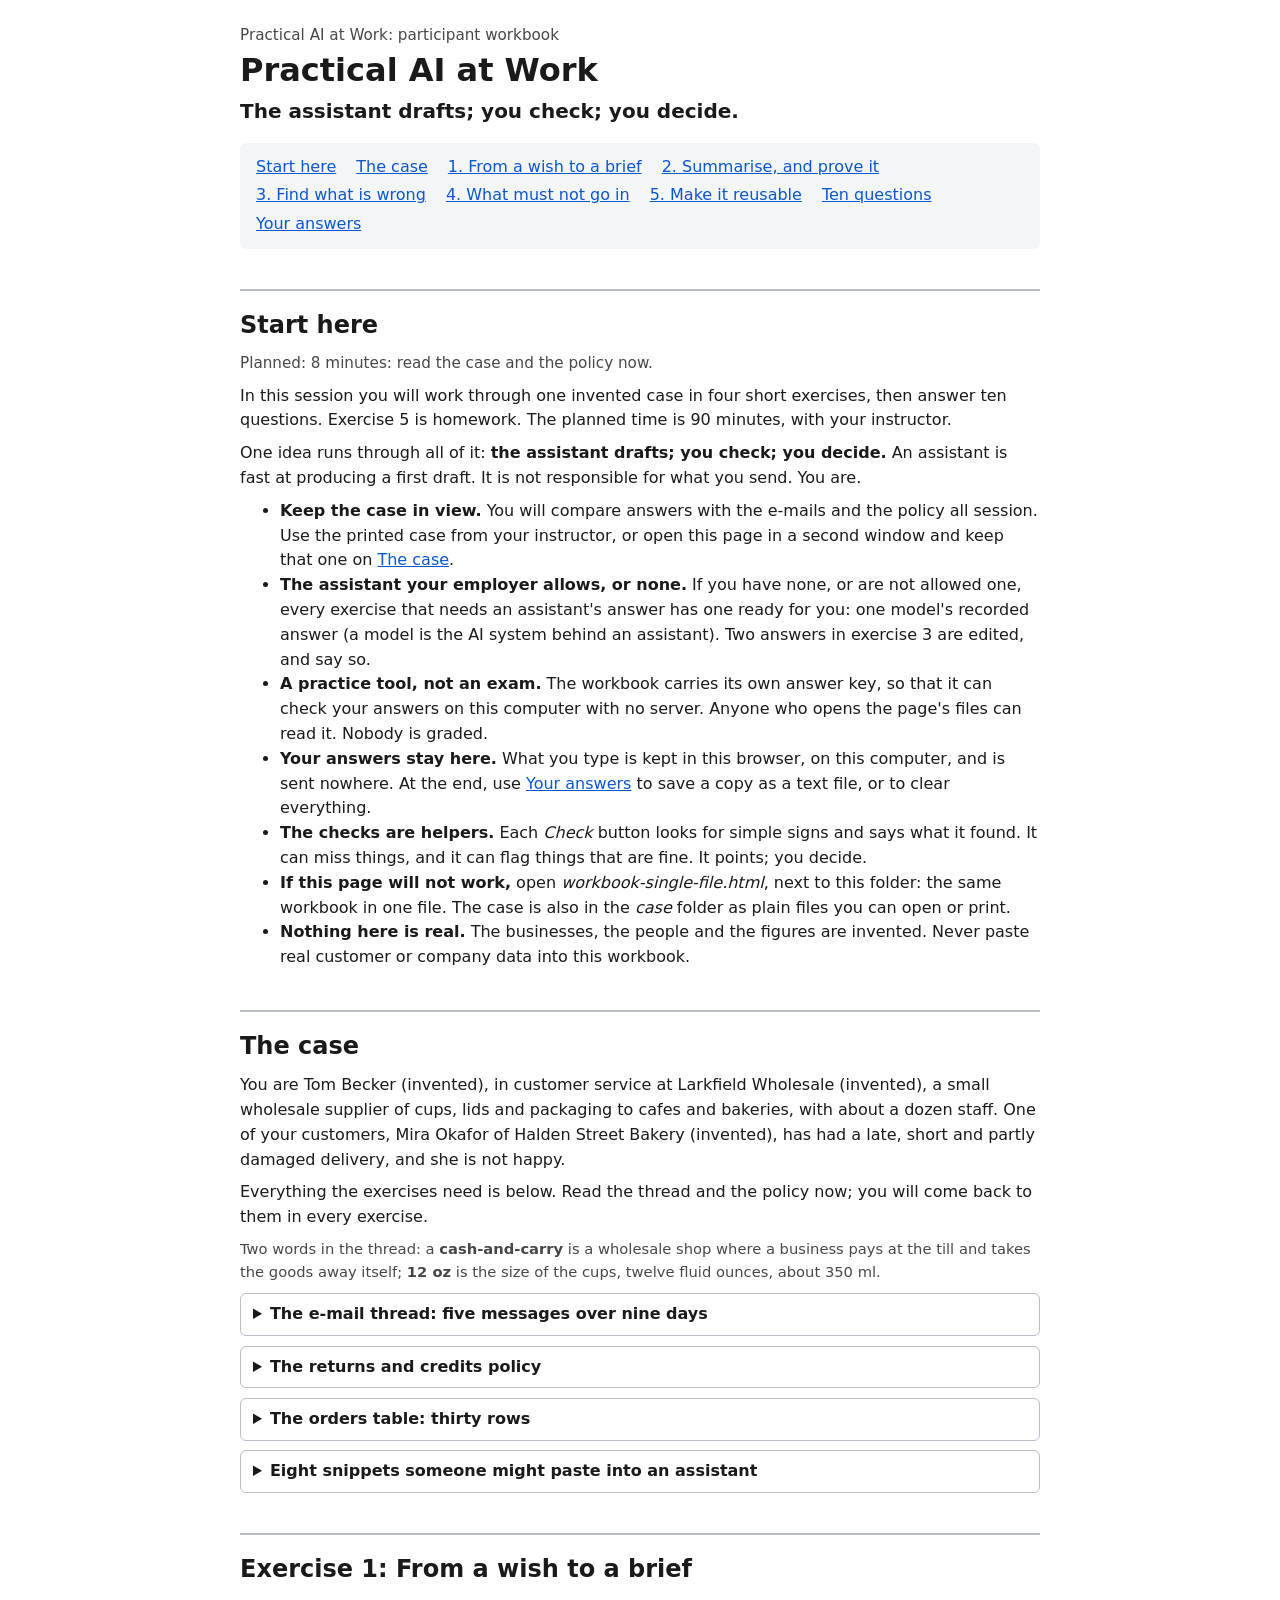
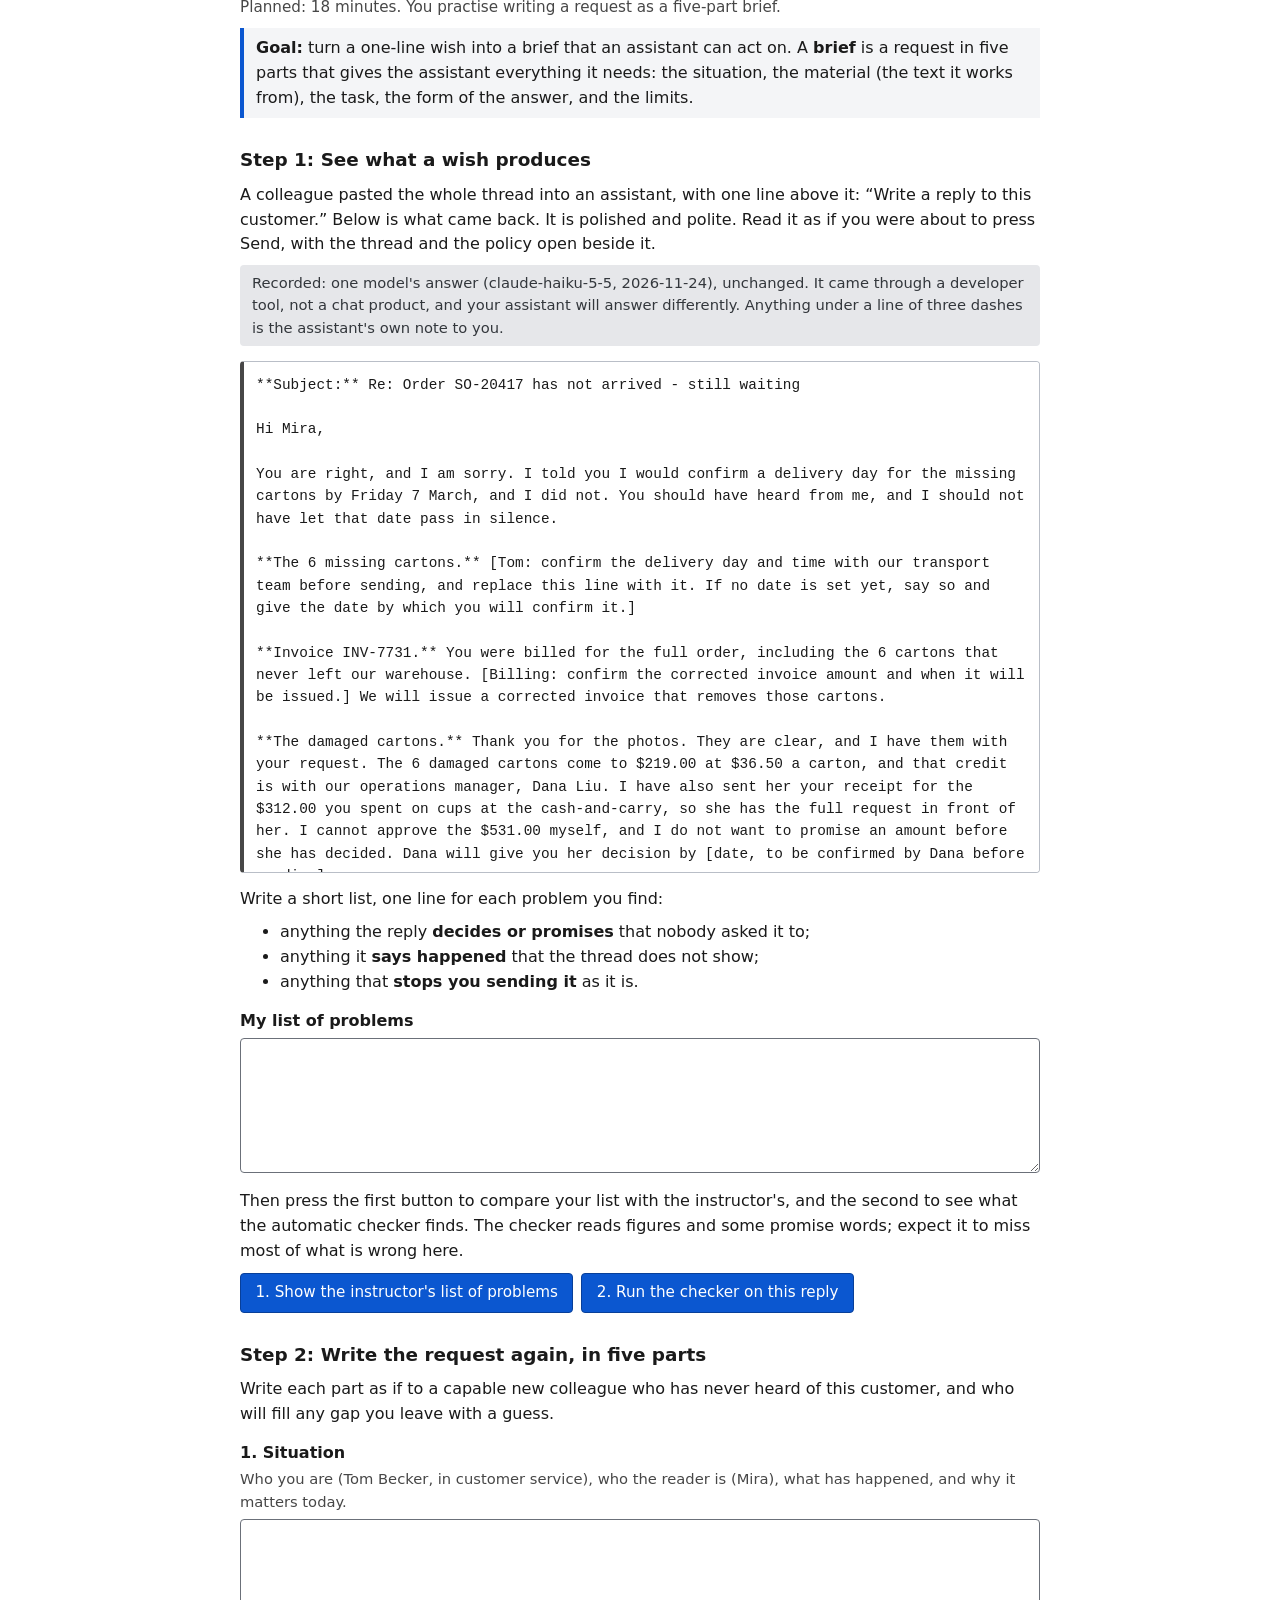
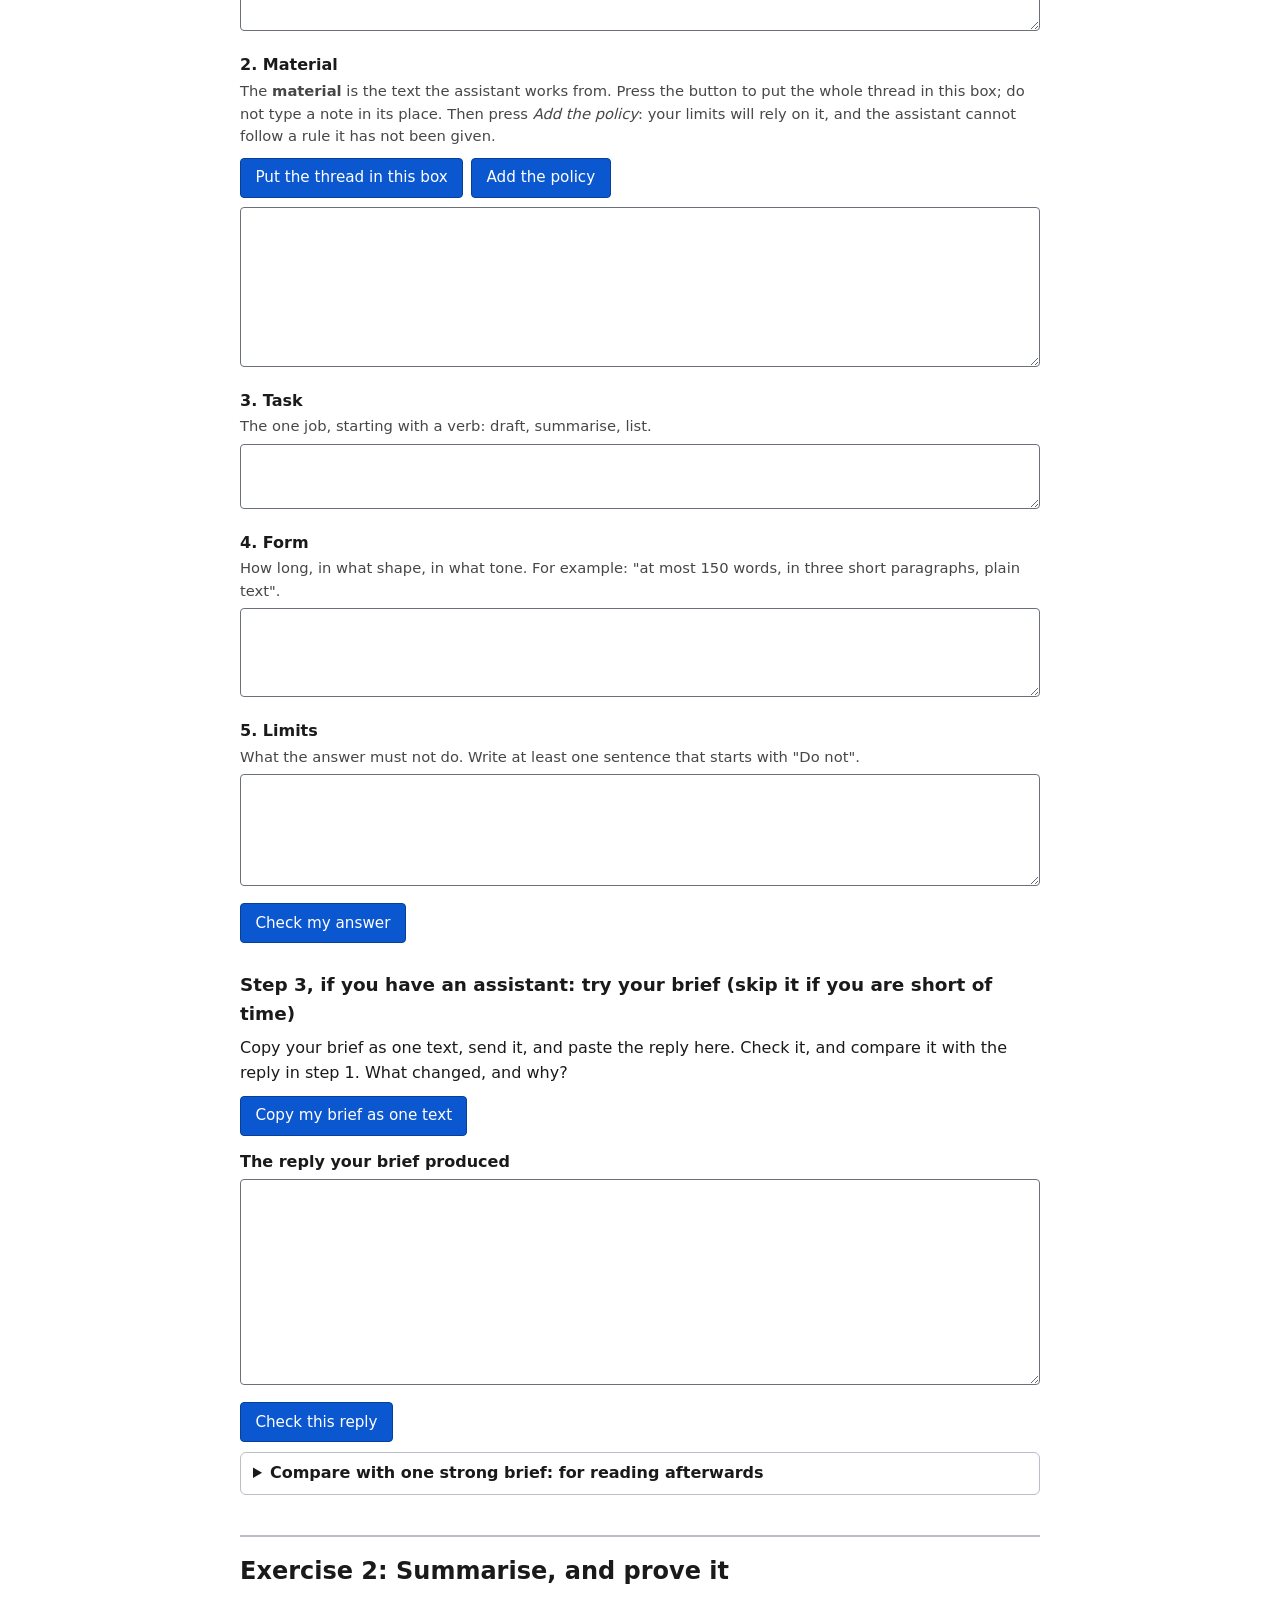
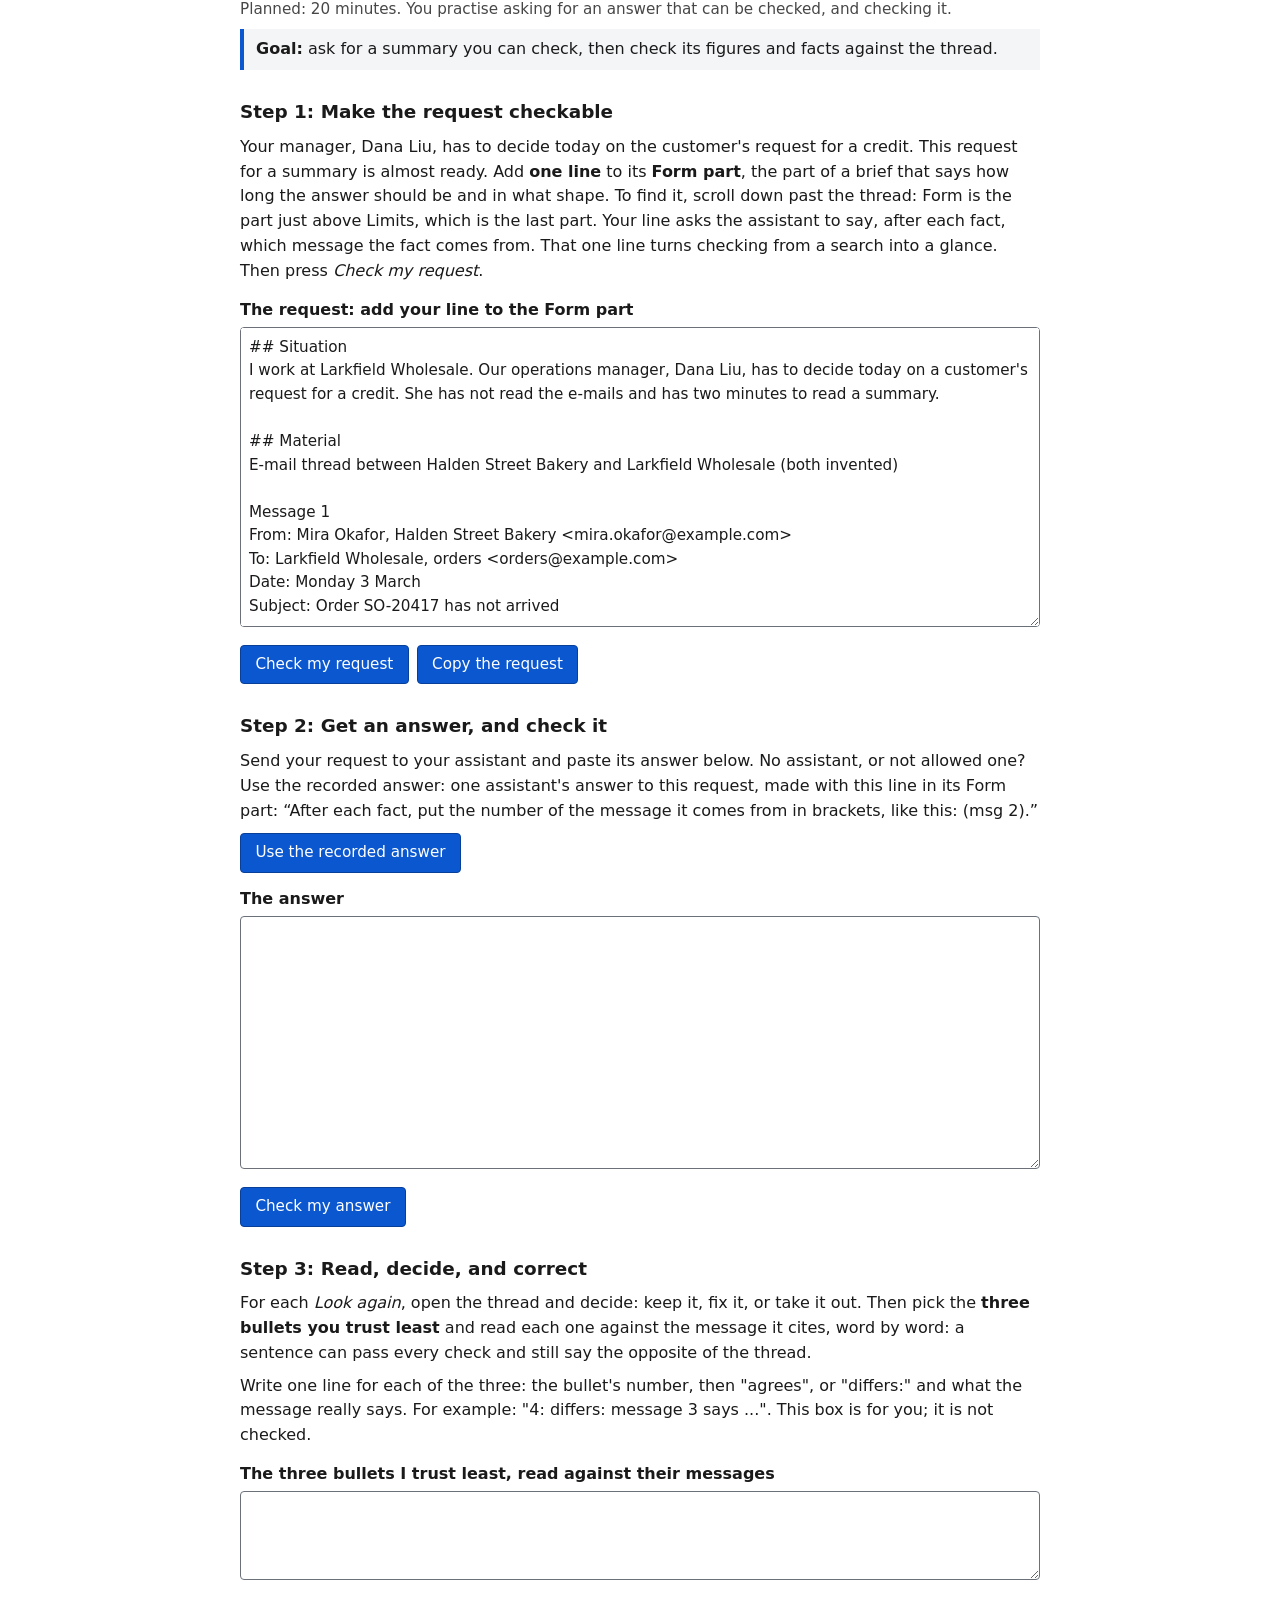
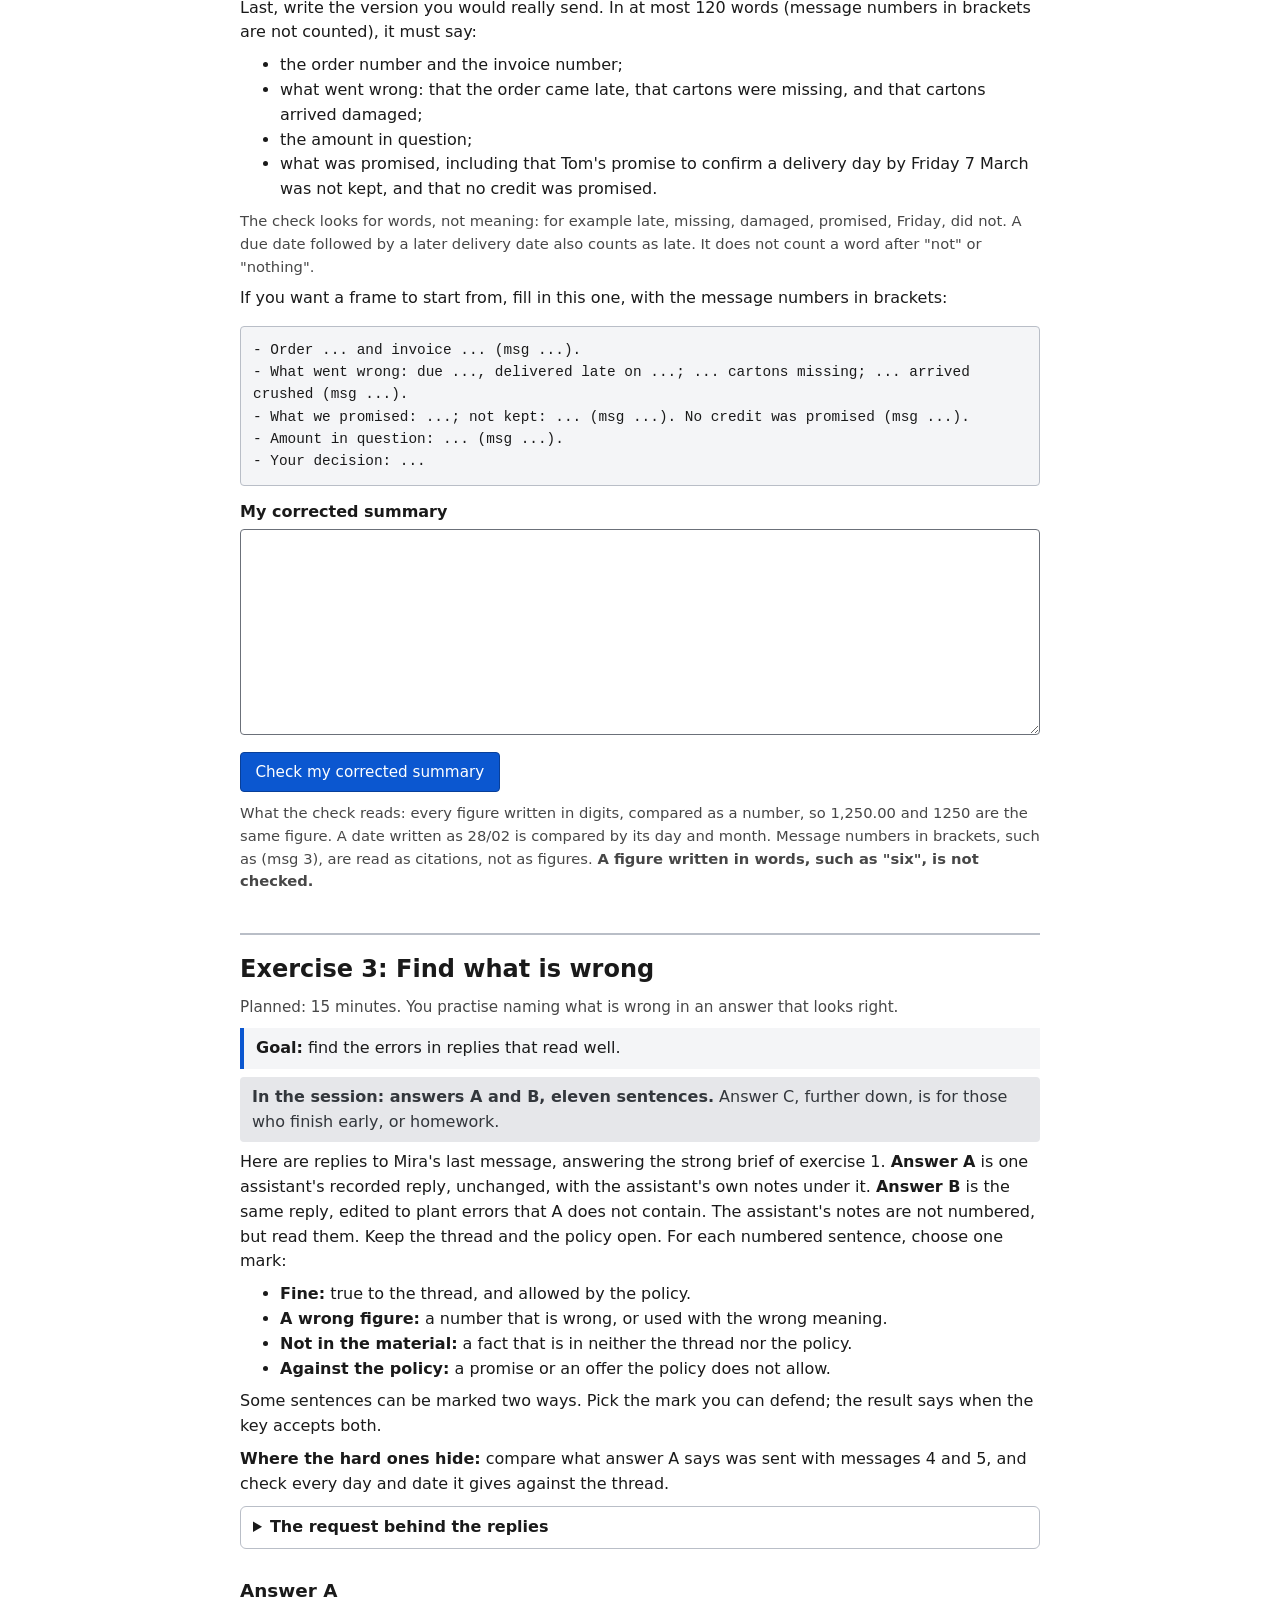
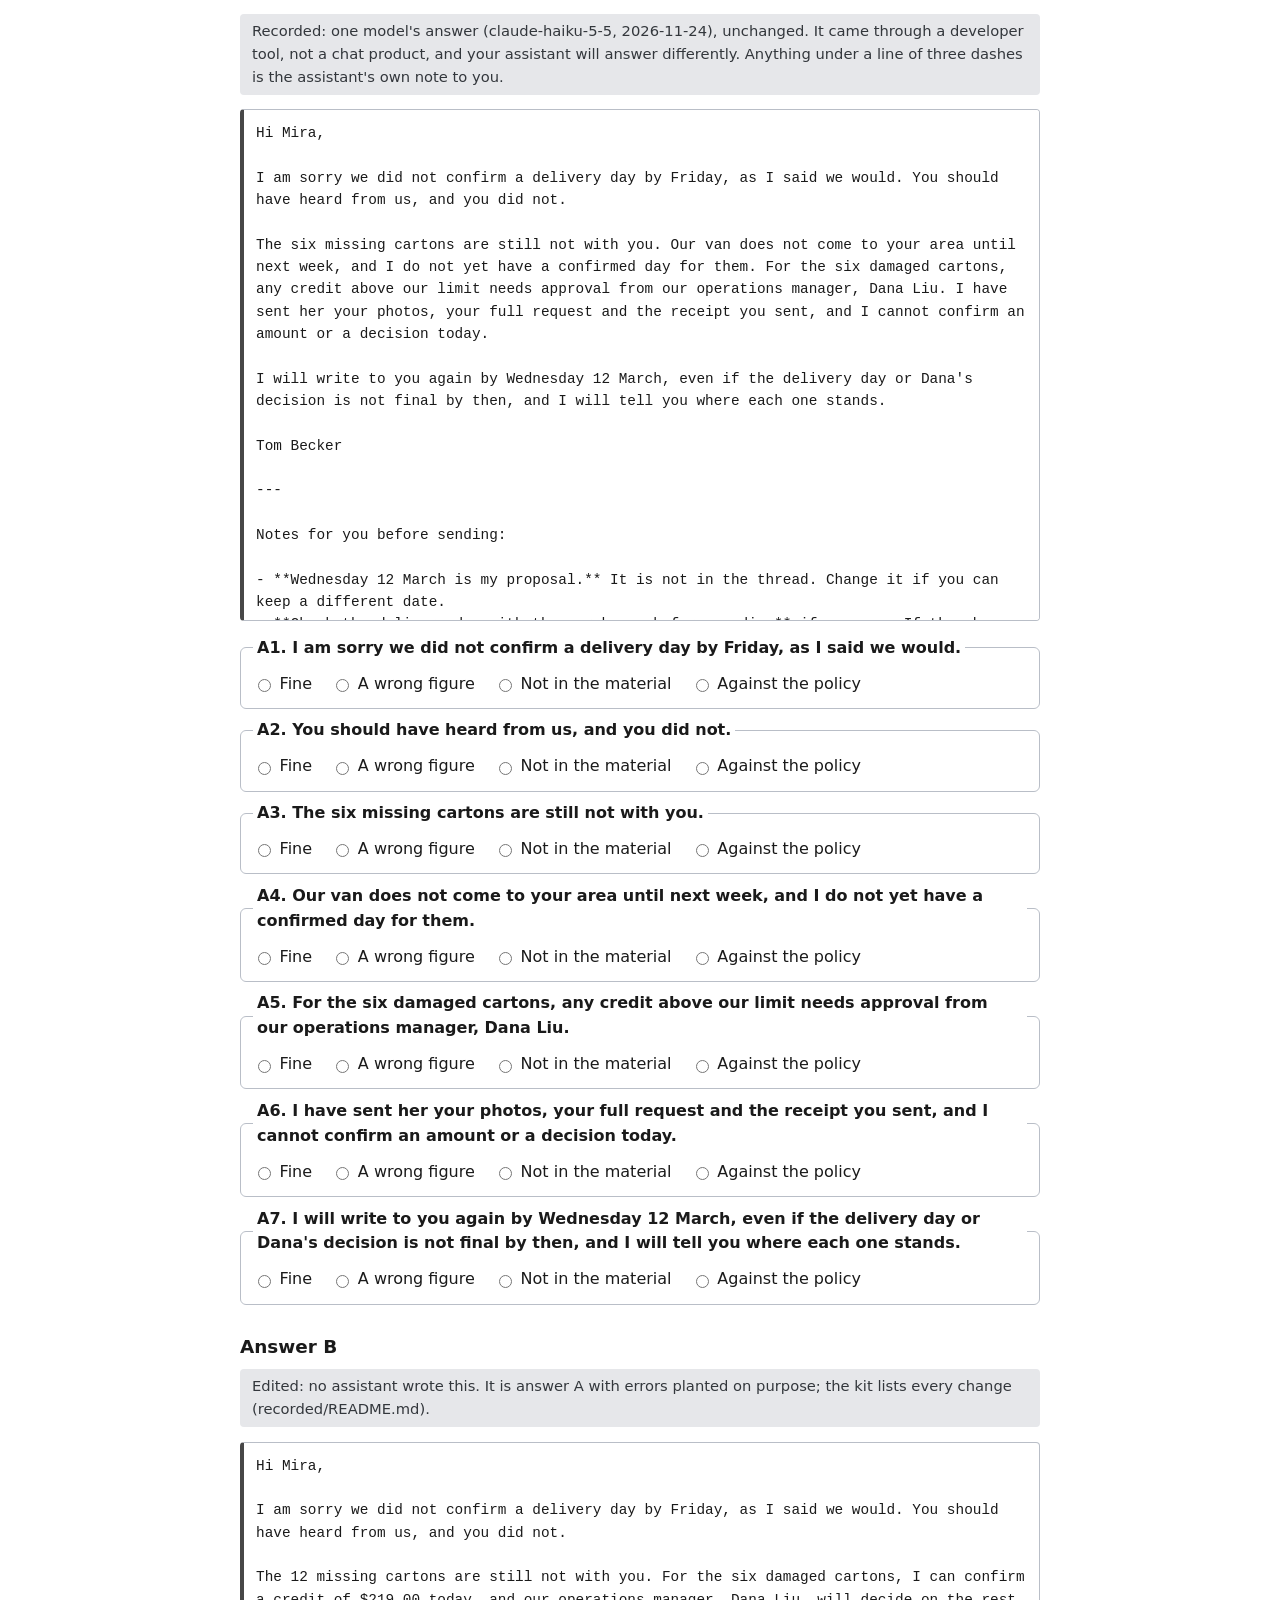
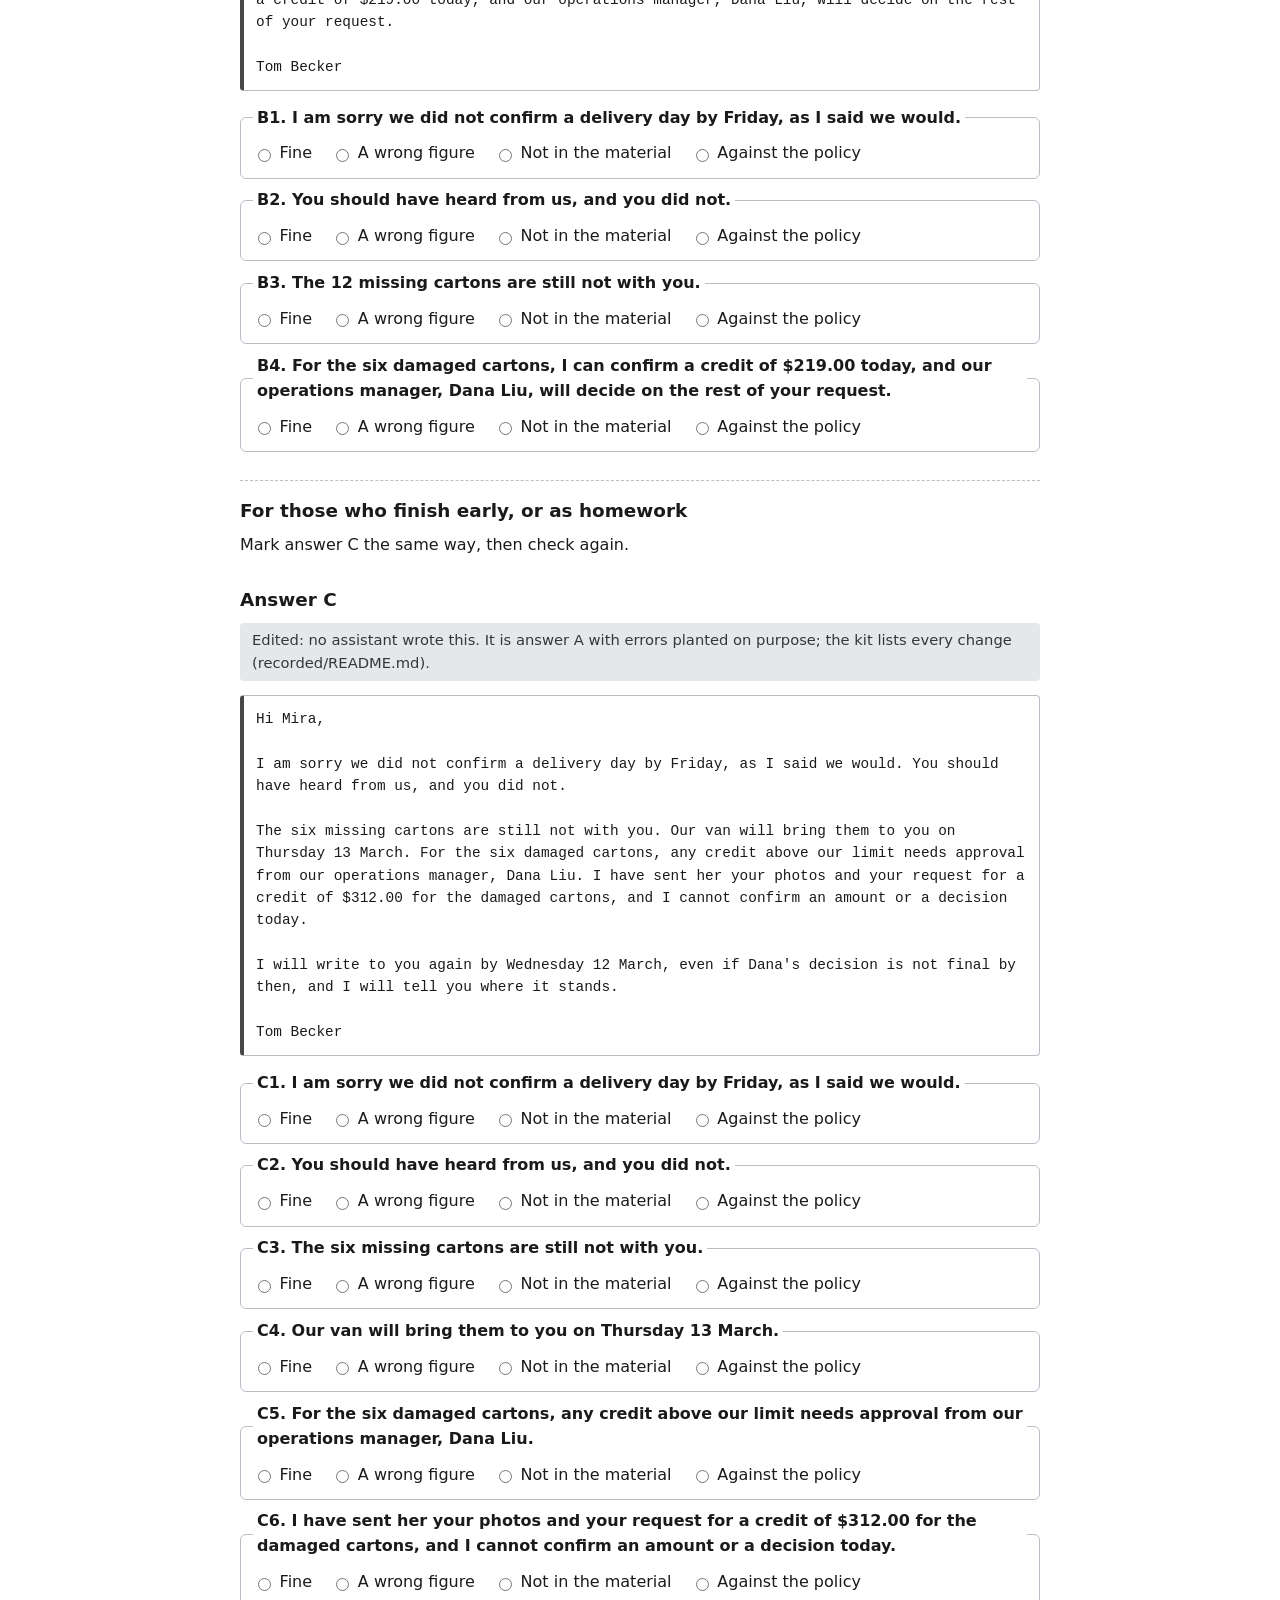
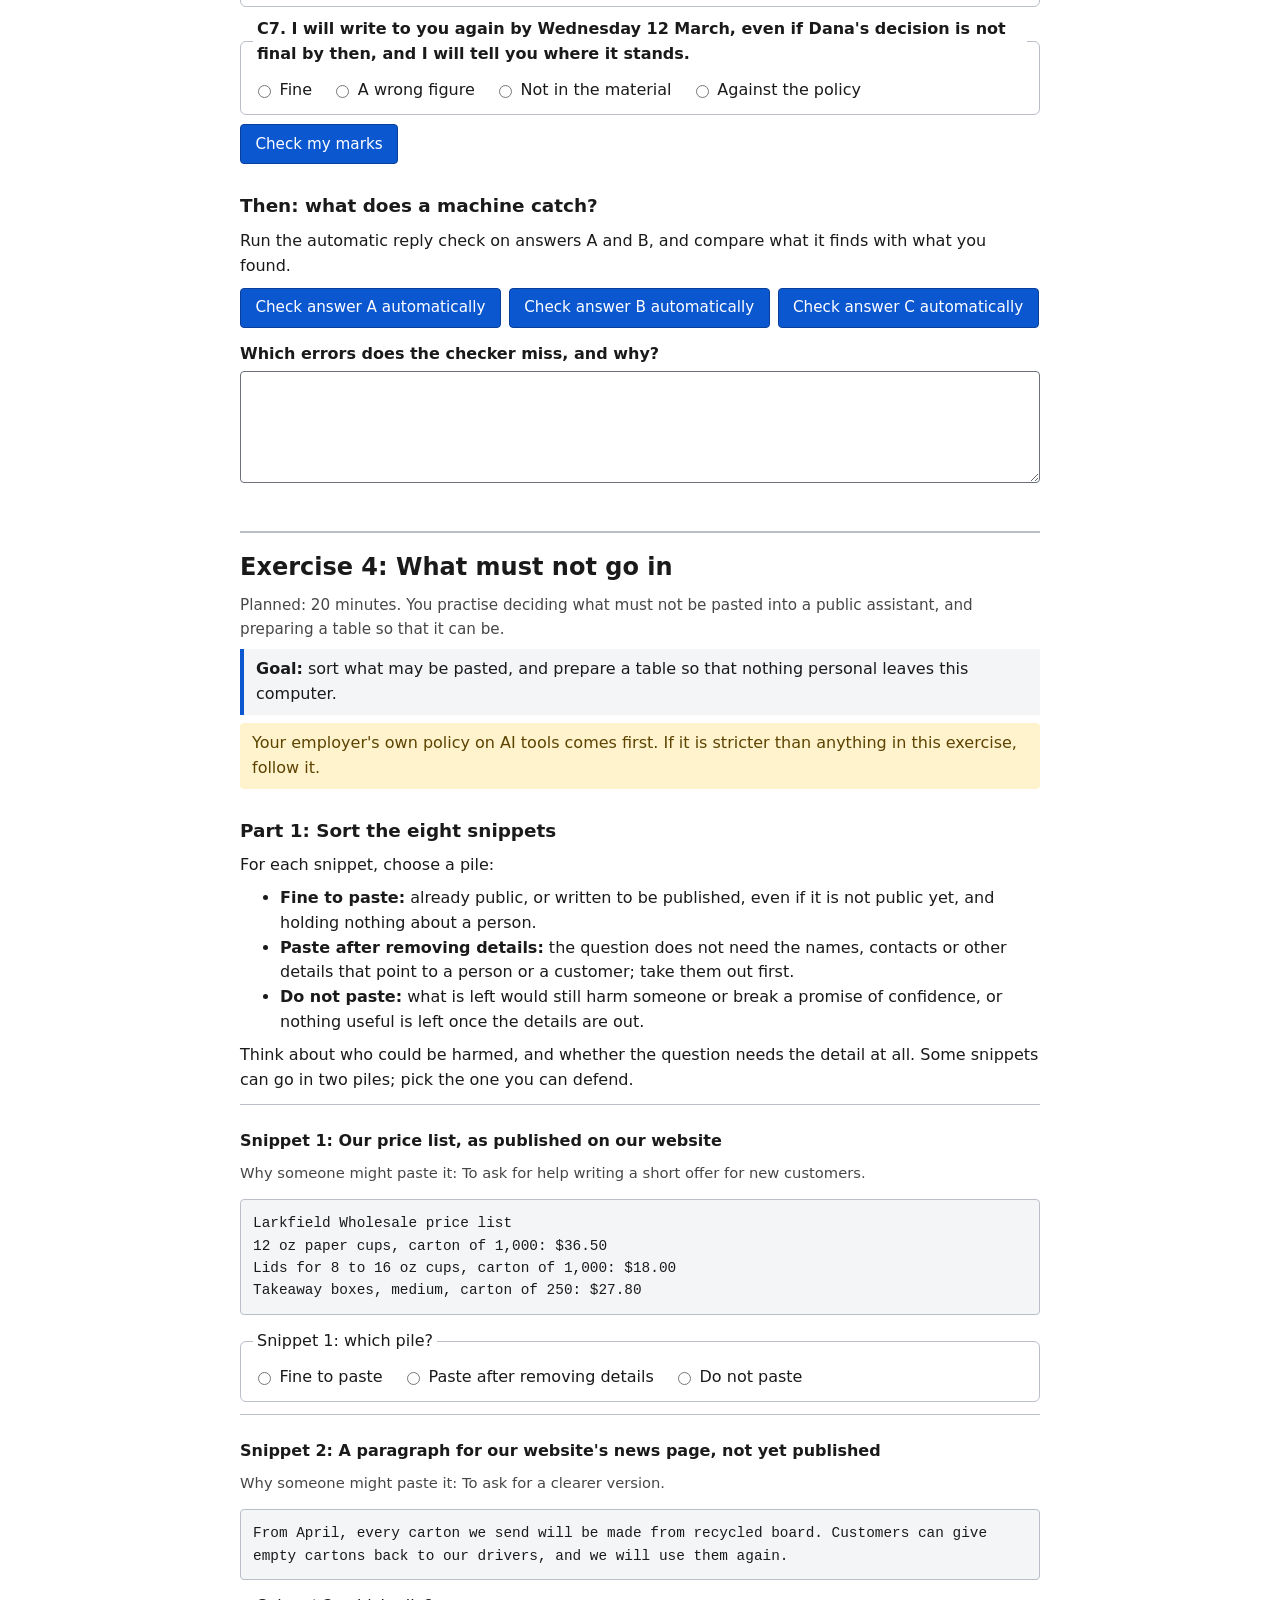
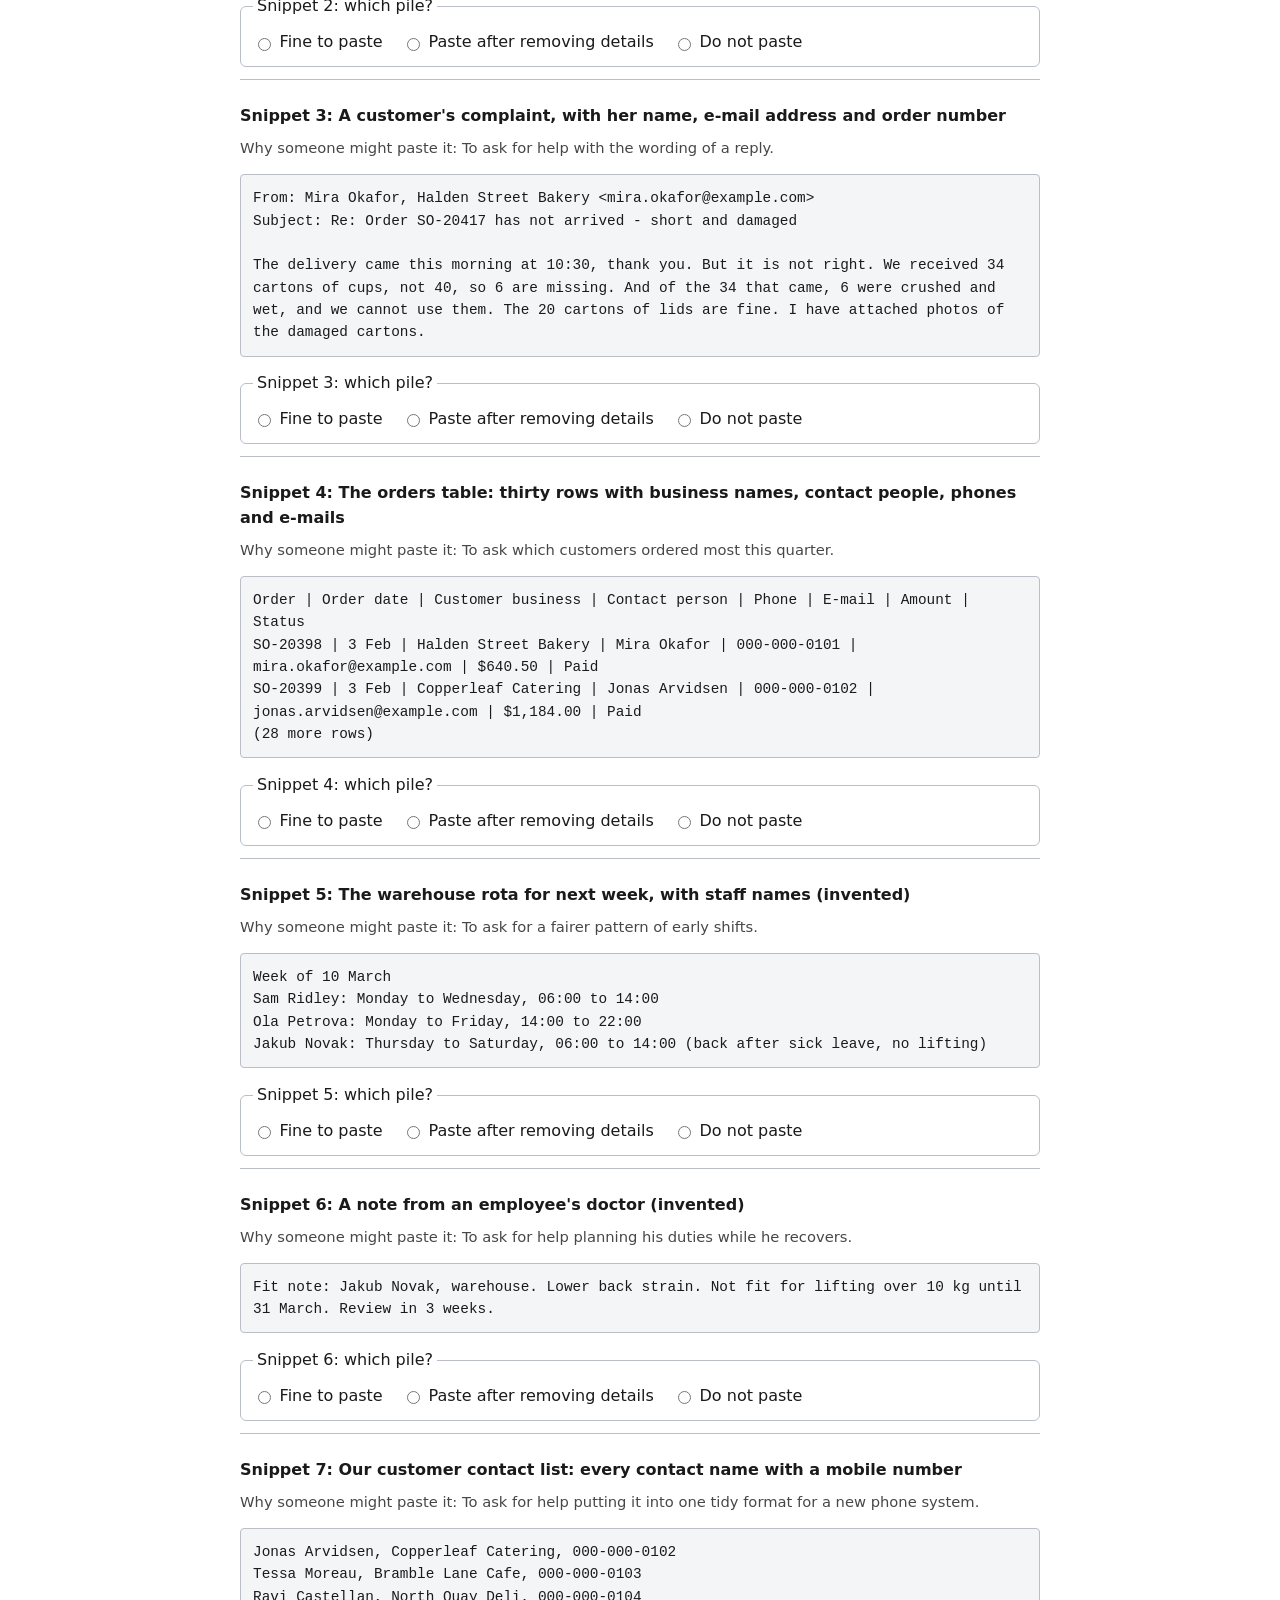
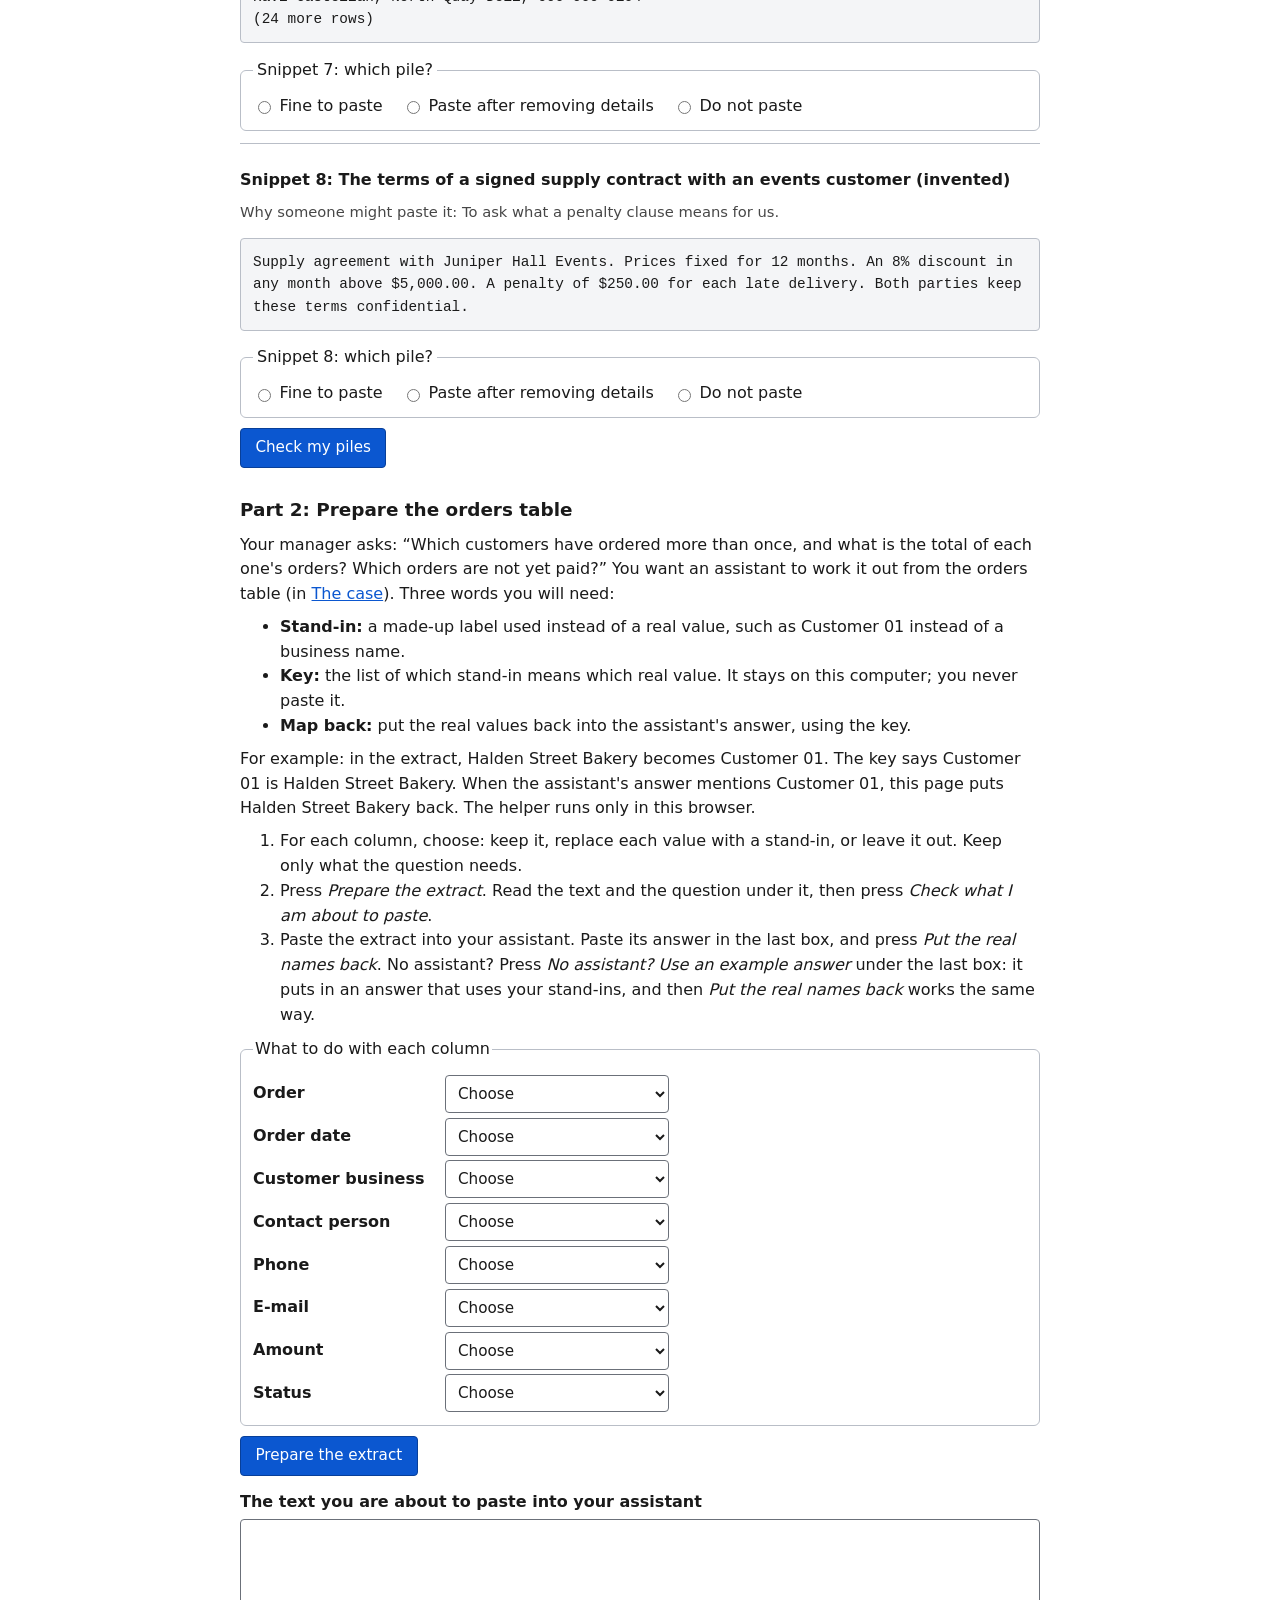
==== commit 16fa097b: "The second first-time-participant pass: its seven points, and its write-up - The start section carri" ====
--- a/participant/workbook/index.html
+++ b/participant/workbook/index.html
@@ -40,11 +40,13 @@
 <!-- ======================================================================= -->
 <section id="start" aria-labelledby="start-h">
   <h2 id="start-h">Start here</h2>
+  <p class="meta">Planned: 8 minutes: read the case and the policy now.</p>
   <p>In this session you will work through one invented case in four short exercises, then answer ten questions. Exercise 5 is homework. The planned time is 90 minutes, with your instructor.</p>
   <p>One idea runs through all of it: <strong>the assistant drafts; you check; you decide.</strong> An assistant is fast at producing a first draft. It is not responsible for what you send. You are.</p>
   <ul>
     <li><strong>Keep the case in view.</strong> You will compare answers with the e-mails and the policy all session. Use the printed case from your instructor, or open this page in a second window and keep that one on <a href="#case">The case</a>.</li>
-    <li><strong>The assistant your employer allows, or none.</strong> If you have none, or are not allowed one, every exercise that needs an assistant's answer has one ready for you: one model's recorded answer. Two answers in exercise 3 are edited, and say so.</li>
+    <li><strong>The assistant your employer allows, or none.</strong> If you have none, or are not allowed one, every exercise that needs an assistant's answer has one ready for you: one model's recorded answer (a model is the AI system behind an assistant). Two answers in exercise 3 are edited, and say so.</li>
+    <li><strong>A practice tool, not an exam.</strong> The workbook carries its own answer key, so that it can check your answers on this computer with no server. Anyone who opens the page's files can read it. Nobody is graded.</li>
     <li><strong>Your answers stay here.</strong> What you type is kept in this browser, on this computer, and is sent nowhere. At the end, use <a href="#answers">Your answers</a> to save a copy as a text file, or to clear everything.</li>
     <li><strong>The checks are helpers.</strong> Each <em>Check</em> button looks for simple signs and says what it found. It can miss things, and it can flag things that are fine. It points; you decide.</li>
     <li><strong>If this page will not work,</strong> open <em>workbook-single-file.html</em>, next to this folder: the same workbook in one file. The case is also in the <em>case</em> folder as plain files you can open or print.</li>
@@ -57,6 +59,7 @@
   <h2 id="case-h">The case</h2>
   <p>You are <span data-fact="staff"></span> (invented), in customer service at <span data-fact="supplier"></span> (invented), a small wholesale supplier of cups, lids and packaging to cafes and bakeries, with about a dozen staff. One of your customers, <span data-fact="contact"></span> of <span data-fact="customer"></span> (invented), has had a late, short and partly damaged delivery, and she is not happy.</p>
   <p>Everything the exercises need is below. Read the thread and the policy now; you will come back to them in every exercise.</p>
+  <p class="small">Two words in the thread: a <strong>cash-and-carry</strong> is a wholesale shop where a business pays at the till and takes the goods away itself; <strong>12 oz</strong> is the size of the cups, twelve fluid ounces, about 350 ml.</p>
 
   <details id="case-thread">
     <summary>The e-mail thread: five messages over nine days</summary>
@@ -93,8 +96,8 @@
 <!-- ======================================================================= -->
 <section id="ex1" aria-labelledby="ex1-h">
   <h2 id="ex1-h">Exercise 1: From a wish to a brief</h2>
-  <p class="meta">Planned: 18 minutes. Objective O1: write a request as a five-part brief.</p>
-  <p class="goal"><strong>Goal:</strong> turn a one-line wish into a brief that an assistant can act on.</p>
+  <p class="meta">Planned: 18 minutes. You practise writing a request as a five-part brief.</p>
+  <p class="goal"><strong>Goal:</strong> turn a one-line wish into a brief that an assistant can act on. A <strong>brief</strong> is a request in five parts that gives the assistant everything it needs: the situation, the material (the text it works from), the task, the form of the answer, and the limits.</p>
 
   <h3>Step 1: See what a wish produces</h3>
   <p>A colleague pasted the whole thread into an assistant, with one line above it: <q data-fact="wishLine"></q> Below is what came back. It is polished and polite. Read it as if you were about to press Send, with the thread and the policy open beside it.</p>
@@ -126,7 +129,7 @@
   </div>
   <div class="part">
     <label for="ex1-material">2. Material</label>
-    <p class="hint" id="ex1-material-hint">Everything the assistant needs. Press the button to put the whole thread in this box; do not type a note in its place. If your limits rely on the policy, add the policy too.</p>
+    <p class="hint" id="ex1-material-hint">The <strong>material</strong> is the text the assistant works from. Press the button to put the whole thread in this box; do not type a note in its place. Then press <em>Add the policy</em>: your limits will rely on it, and the assistant cannot follow a rule it has not been given.</p>
     <div class="buttons">
       <button type="button" id="ex1-put-thread">Put the thread in this box</button>
       <button type="button" id="ex1-put-policy">Add the policy</button>
@@ -153,7 +156,7 @@
   </div>
   <div class="result" id="ex1-result" role="status" aria-live="polite" tabindex="-1"></div>
 
-  <h3>Step 3, if you have an assistant: try your brief</h3>
+  <h3>Step 3, if you have an assistant: try your brief (skip it if you are short of time)</h3>
   <p>Copy your brief as one text, send it, and paste the reply here. Check it, and compare it with the reply in step 1. What changed, and why?</p>
   <div class="buttons">
     <button type="button" id="ex1-copy">Copy my brief as one text</button>
@@ -167,8 +170,8 @@
   <div class="result" id="ex1-newreply-result" role="status" aria-live="polite" tabindex="-1"></div>
 
   <details>
-    <summary>Compare with one strong brief</summary>
-    <p>One way to write it. Yours can differ and still be strong: what matters is that each part does its job.</p>
+    <summary>Compare with one strong brief: for reading afterwards</summary>
+    <p>Open this after you have written and checked your own brief, not before. It is one way to write it. Yours can differ and still be strong: what matters is that each part does its job.</p>
     <pre class="doc" id="ex1-model" tabindex="0" aria-label="One strong brief"></pre>
   </details>
 </section>
@@ -176,11 +179,11 @@
 <!-- ======================================================================= -->
 <section id="ex2" aria-labelledby="ex2-h">
   <h2 id="ex2-h">Exercise 2: Summarise, and prove it</h2>
-  <p class="meta">Planned: 20 minutes. Objective O2: ask for an answer that can be checked, and check it.</p>
+  <p class="meta">Planned: 20 minutes. You practise asking for an answer that can be checked, and checking it.</p>
   <p class="goal"><strong>Goal:</strong> ask for a summary you can check, then check its figures and facts against the thread.</p>
 
   <h3>Step 1: Make the request checkable</h3>
-  <p>Your manager, <span data-fact="manager"></span>, has to decide today on the customer's request for a credit. This request for a summary is almost ready. Add <strong>one line</strong> to its Form part that asks the assistant to say, after each fact, which message the fact comes from. That one line turns checking from a search into a glance. Then press <em>Check my request</em>.</p>
+  <p>Your manager, <span data-fact="manager"></span>, has to decide today on the customer's request for a credit. This request for a summary is almost ready. Add <strong>one line</strong> to its <strong>Form part</strong>, the part of a brief that says how long the answer should be and in what shape. To find it, scroll down past the thread: Form is the part just above Limits, which is the last part. Your line asks the assistant to say, after each fact, which message the fact comes from. That one line turns checking from a search into a glance. Then press <em>Check my request</em>.</p>
   <label for="ex2-request">The request: add your line to the Form part</label>
   <textarea id="ex2-request" rows="12" data-save></textarea>
   <div class="buttons">
@@ -205,6 +208,9 @@
 
   <h3>Step 3: Read, decide, and correct</h3>
   <p>For each <em>Look again</em>, open the thread and decide: keep it, fix it, or take it out. Then pick the <strong>three bullets you trust least</strong> and read each one against the message it cites, word by word: a sentence can pass every check and still say the opposite of the thread.</p>
+  <p>Write one line for each of the three: the bullet's number, then "agrees", or "differs:" and what the message really says. For example: "4: differs: message 3 says ...". This box is for you; it is not checked.</p>
+  <label for="ex2-trust">The three bullets I trust least, read against their messages</label>
+  <textarea id="ex2-trust" rows="3" data-save></textarea>
   <p>Last, write the version you would really send. In at most <span data-fact="wordLimit"></span> words (message numbers in brackets are not counted), it must say:</p>
   <ul>
     <li>the order number and the invoice number;</li>
@@ -213,6 +219,12 @@
     <li>what was promised, including that <span data-fact="staffFirst"></span>'s promise to confirm a delivery day by <span data-fact="confirmBy"></span> was not kept, and that no credit was promised.</li>
   </ul>
   <p class="small">The check looks for words, not meaning: for example late, missing, damaged, promised, Friday, did not. A due date followed by a later delivery date also counts as late. It does not count a word after "not" or "nothing".</p>
+  <p>If you want a frame to start from, fill in this one, with the message numbers in brackets:</p>
+  <pre class="doc" id="ex2-frame" tabindex="0" aria-label="A frame for the corrected summary">- Order ... and invoice ... (msg ...).
+- What went wrong: due ..., delivered late on ...; ... cartons missing; ... arrived crushed (msg ...).
+- What we promised: ...; not kept: ... (msg ...). No credit was promised (msg ...).
+- Amount in question: ... (msg ...).
+- Your decision: ...</pre>
   <label for="ex2-final">My corrected summary</label>
   <textarea id="ex2-final" rows="8" data-save></textarea>
   <div class="buttons">
@@ -225,7 +237,7 @@
 <!-- ======================================================================= -->
 <section id="ex3" aria-labelledby="ex3-h">
   <h2 id="ex3-h">Exercise 3: Find what is wrong</h2>
-  <p class="meta">Planned: 15 minutes. Objective O3: name what is wrong in an answer that looks right.</p>
+  <p class="meta">Planned: 15 minutes. You practise naming what is wrong in an answer that looks right.</p>
   <p class="goal"><strong>Goal:</strong> find the errors in replies that read well.</p>
   <p class="session"><strong>In the session: answers A and B, eleven sentences.</strong> Answer C, further down, is for those who finish early, or homework.</p>
   <p>Here are replies to <span data-fact="contactFirst"></span>'s last message, answering the strong brief of exercise 1. <strong>Answer A</strong> is one assistant's recorded reply, unchanged, with the assistant's own notes under it. <strong>Answer B</strong> is the same reply, edited to plant errors that A does not contain. The assistant's notes are not numbered, but read them. Keep the thread and the policy open. For each numbered sentence, choose one mark:</p>
@@ -236,6 +248,7 @@
     <li><strong>Against the policy:</strong> a promise or an offer the policy does not allow.</li>
   </ul>
   <p>Some sentences can be marked two ways. Pick the mark you can defend; the result says when the key accepts both.</p>
+  <p><strong>Where the hard ones hide:</strong> compare what answer A says was sent with messages 4 and 5, and check every day and date it gives against the thread.</p>
   <details>
     <summary>The request behind the replies</summary>
     <pre class="doc" id="ex3-request" tabindex="0" aria-label="The request behind the replies"></pre>
@@ -257,12 +270,18 @@
 <!-- ======================================================================= -->
 <section id="ex4" aria-labelledby="ex4-h">
   <h2 id="ex4-h">Exercise 4: What must not go in</h2>
-  <p class="meta">Planned: 20 minutes. Objective O4: decide what must not be pasted into a public assistant, and prepare a table so that it can be.</p>
+  <p class="meta">Planned: 20 minutes. You practise deciding what must not be pasted into a public assistant, and preparing a table so that it can be.</p>
   <p class="goal"><strong>Goal:</strong> sort what may be pasted, and prepare a table so that nothing personal leaves this computer.</p>
   <p class="warn">Your employer's own policy on AI tools comes first. If it is stricter than anything in this exercise, follow it.</p>
 
   <h3>Part 1: Sort the eight snippets</h3>
-  <p>For each snippet, choose a pile: <strong>fine to paste</strong>, <strong>paste after removing details</strong>, or <strong>do not paste</strong>. Think about who could be harmed, and whether the question needs the detail at all. Some snippets can go in two piles; pick the one you can defend.</p>
+  <p>For each snippet, choose a pile:</p>
+  <ul>
+    <li><strong>Fine to paste:</strong> already public, or written to be published, even if it is not public yet, and holding nothing about a person.</li>
+    <li><strong>Paste after removing details:</strong> the question does not need the names, contacts or other details that point to a person or a customer; take them out first.</li>
+    <li><strong>Do not paste:</strong> what is left would still harm someone or break a promise of confidence, or nothing useful is left once the details are out.</li>
+  </ul>
+  <p>Think about who could be harmed, and whether the question needs the detail at all. Some snippets can go in two piles; pick the one you can defend.</p>
   <div id="ex4-snippets"></div>
   <div class="buttons">
     <button type="button" id="ex4a-check">Check my piles</button>
@@ -280,7 +299,7 @@
   <ol>
     <li>For each column, choose: keep it, replace each value with a stand-in, or leave it out. Keep only what the question needs.</li>
     <li>Press <em>Prepare the extract</em>. Read the text and the question under it, then press <em>Check what I am about to paste</em>.</li>
-    <li>Paste the extract into your assistant. Paste its answer in the last box, and press <em>Put the real names back</em>.</li>
+    <li>Paste the extract into your assistant. Paste its answer in the last box, and press <em>Put the real names back</em>. No assistant? Press <em>No assistant? Use an example answer</em> under the last box: it puts in an answer that uses your stand-ins, and then <em>Put the real names back</em> works the same way.</li>
   </ol>
   <fieldset class="columns">
     <legend>What to do with each column</legend>
@@ -311,7 +330,7 @@
 <!-- ======================================================================= -->
 <section id="ex5" aria-labelledby="ex5-h">
   <h2 id="ex5-h">Exercise 5: Make it reusable</h2>
-  <p class="meta">Homework, about eight minutes. Objective O5: turn a request that worked into a template a colleague can reuse.</p>
+  <p class="meta">Homework, about eight minutes. You practise turning a request that worked into a template a colleague can reuse.</p>
   <p class="goal"><strong>Goal:</strong> turn the request of exercise 2 into a template a colleague can fill in for any customer.</p>
   <ol>
     <li>Put the exercise 2 request in the box below.</li>
@@ -334,7 +353,7 @@
 <section id="quiz" aria-labelledby="quiz-h">
   <h2 id="quiz-h">The ten-question check</h2>
   <p class="meta">Planned: 9 minutes, with the close.</p>
-  <p>Ten questions, two for each objective. Choose the best answer to each, then check. Every option has an explanation, so a wrong choice still teaches you something.</p>
+  <p>Ten questions, two for each of the five skills. Choose the best answer to each, then check. Every option has an explanation, so a wrong choice still teaches you something.</p>
   <div id="quiz-questions"></div>
   <div class="buttons">
     <button type="button" id="quiz-check">Check my answers</button>
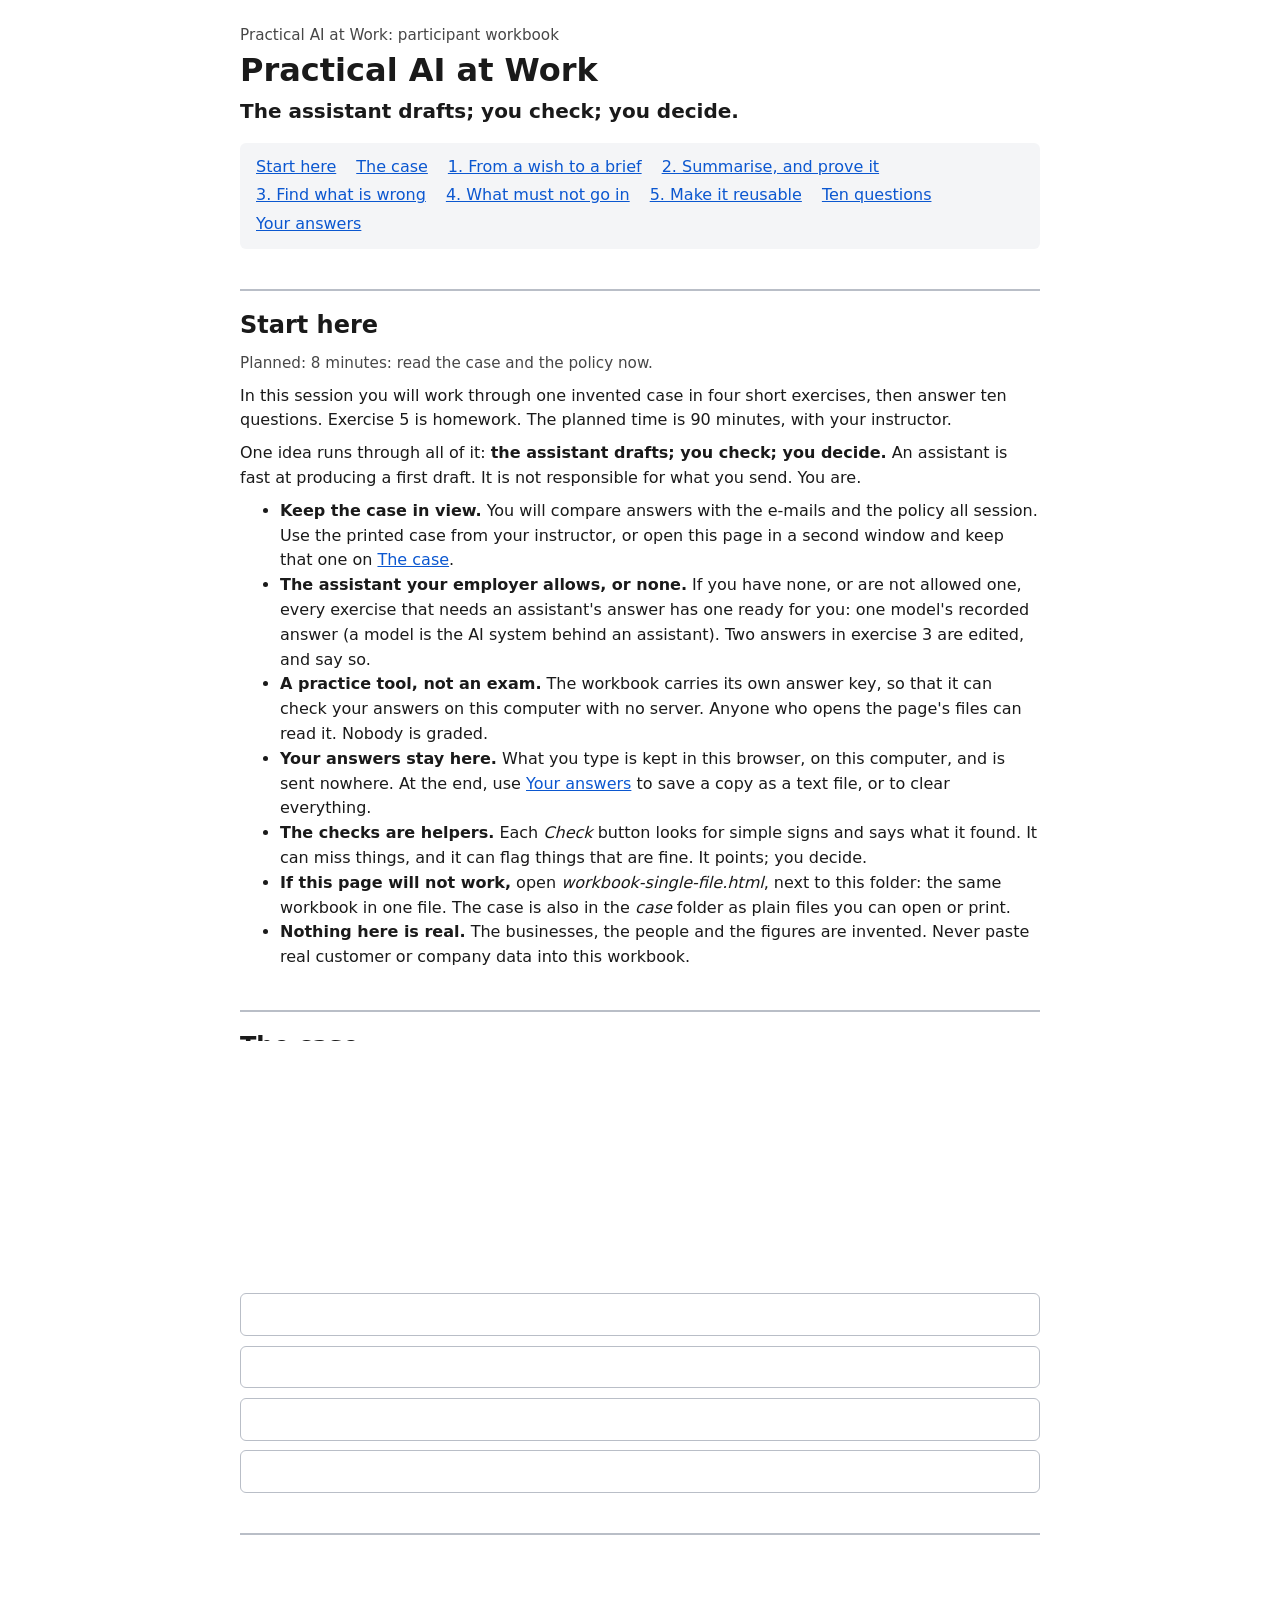
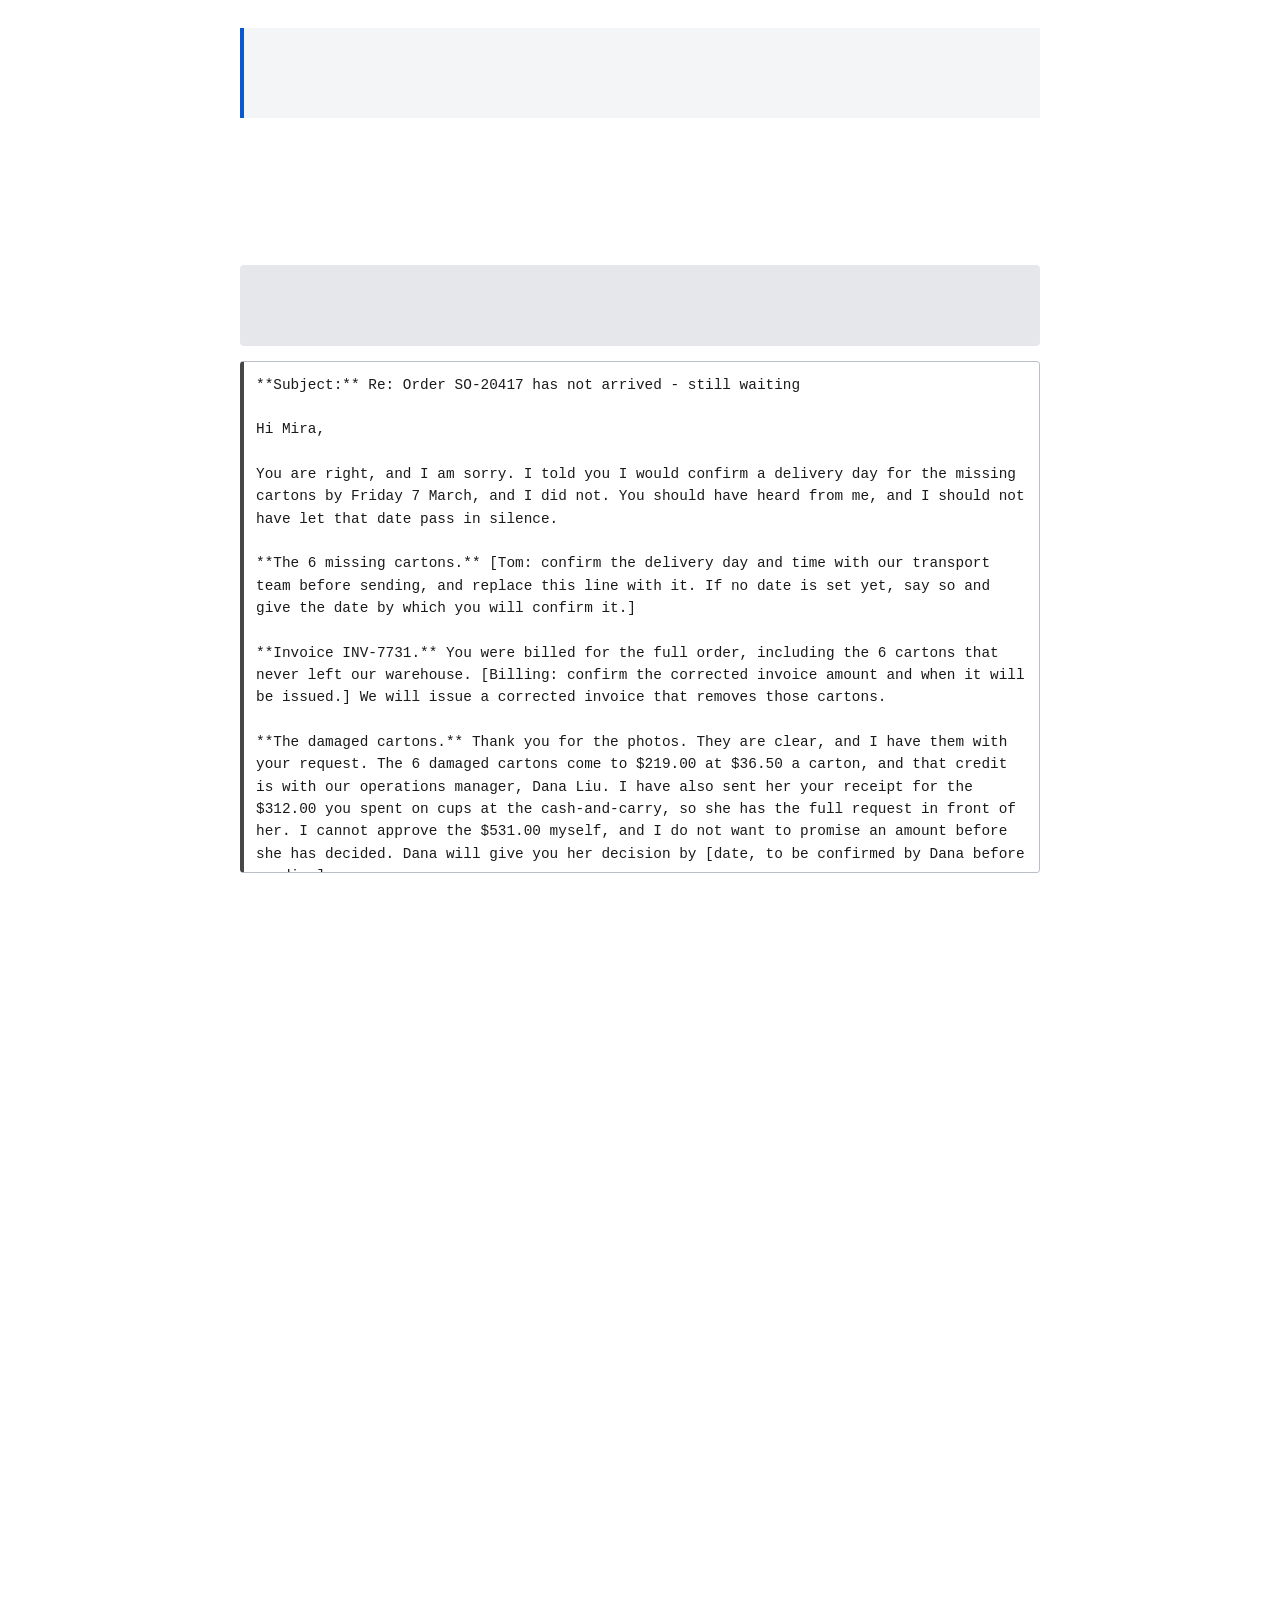
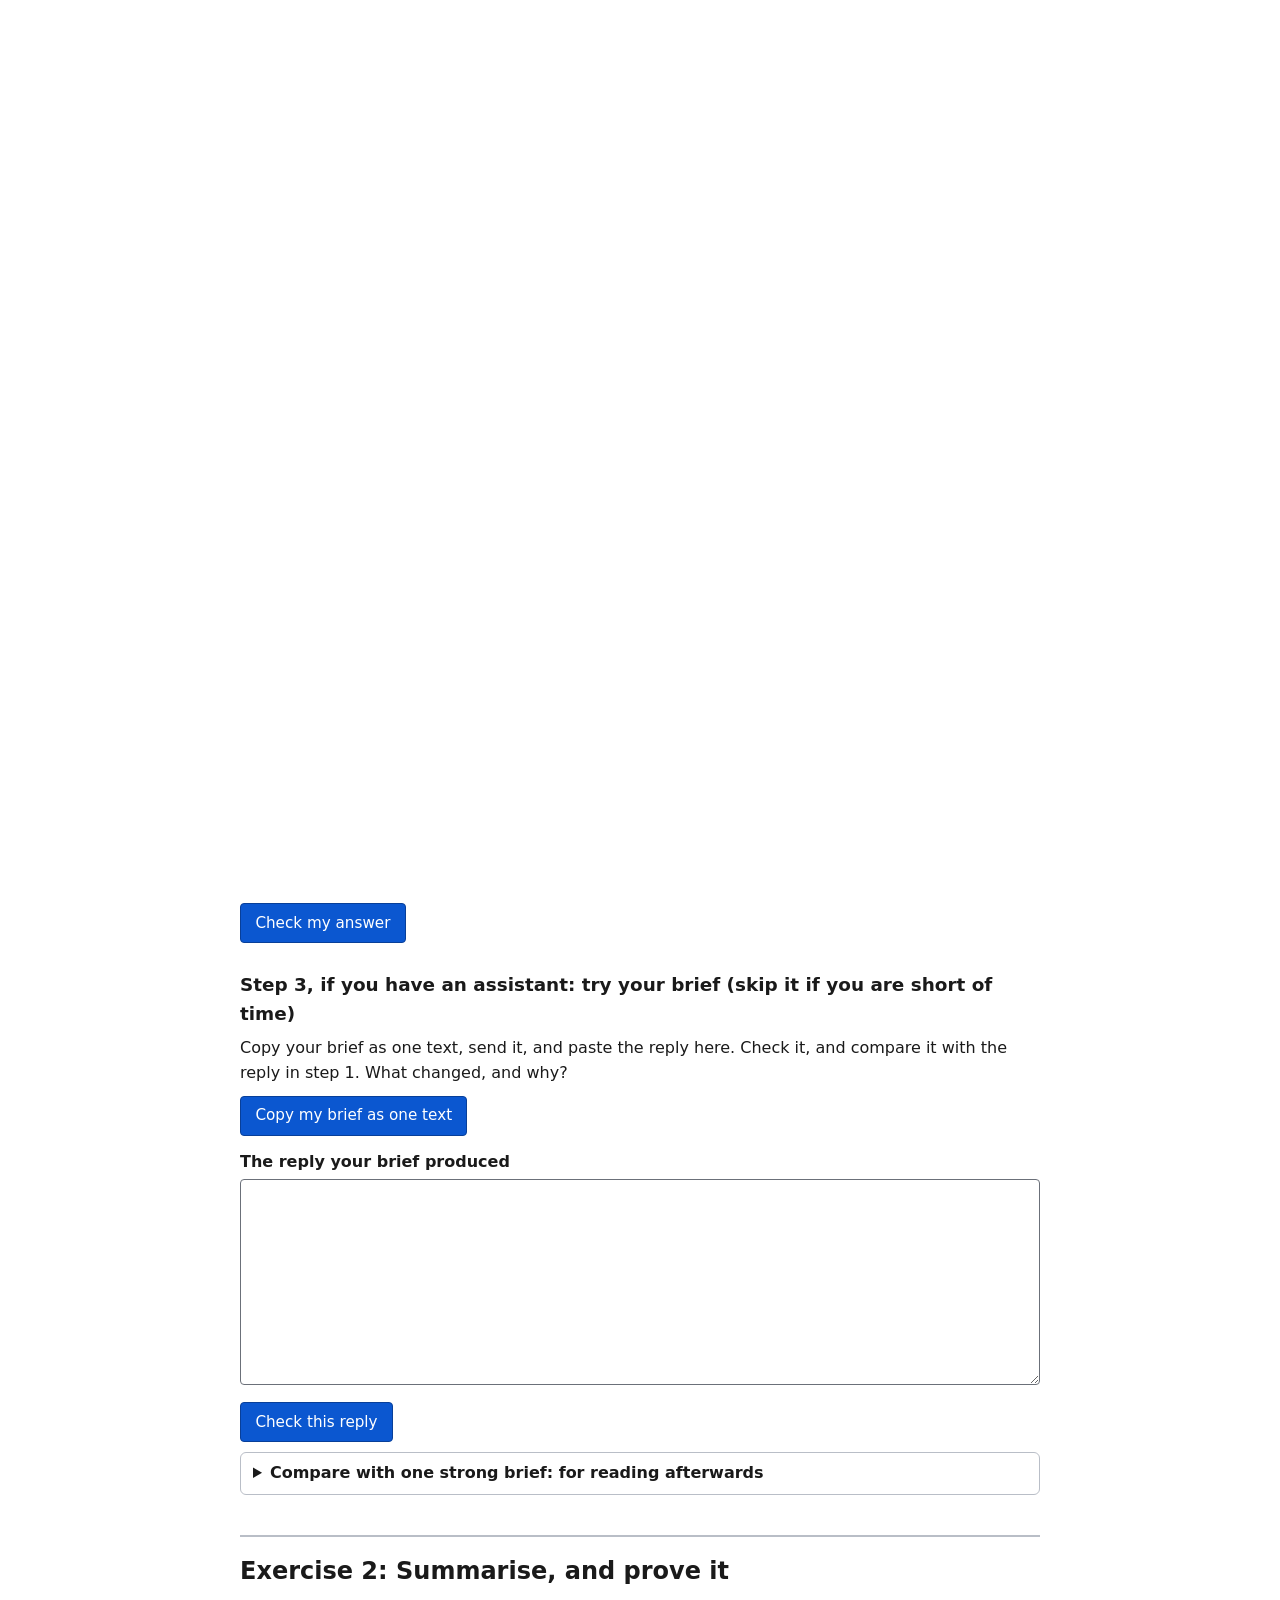
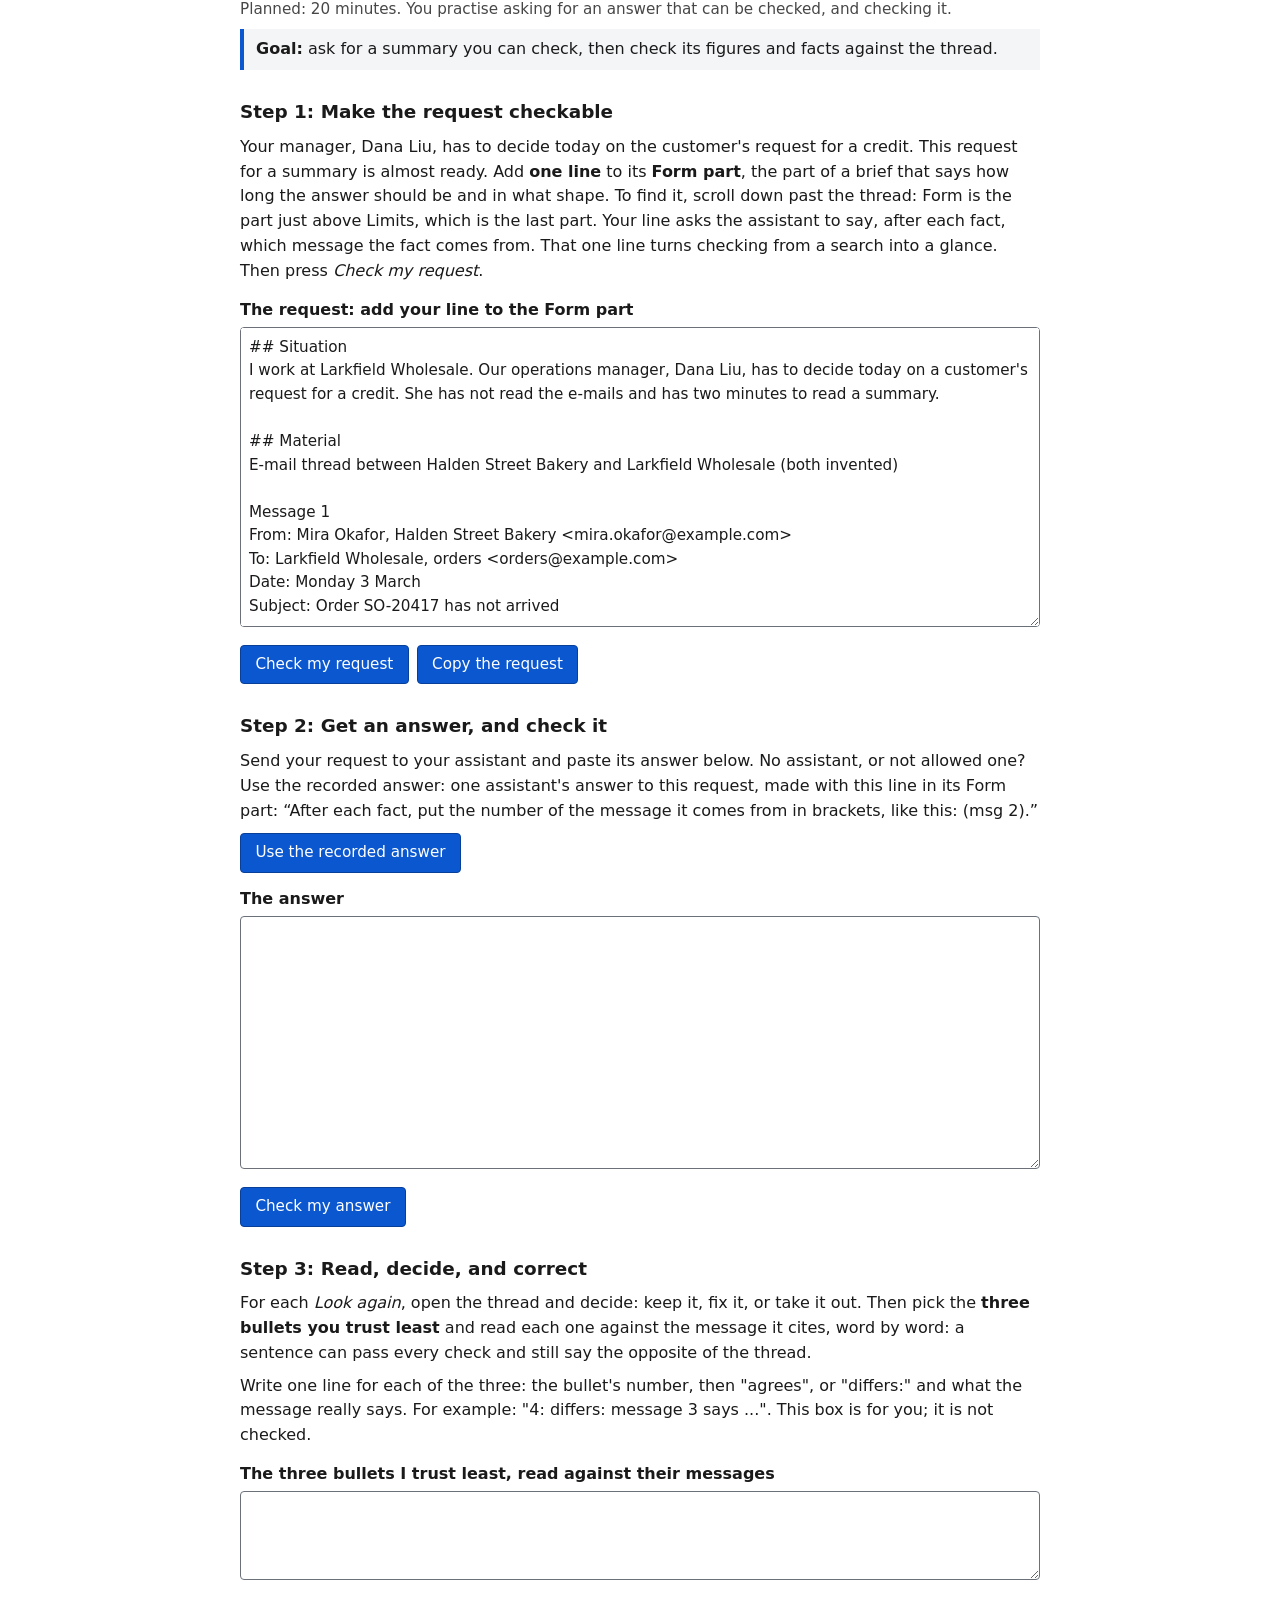
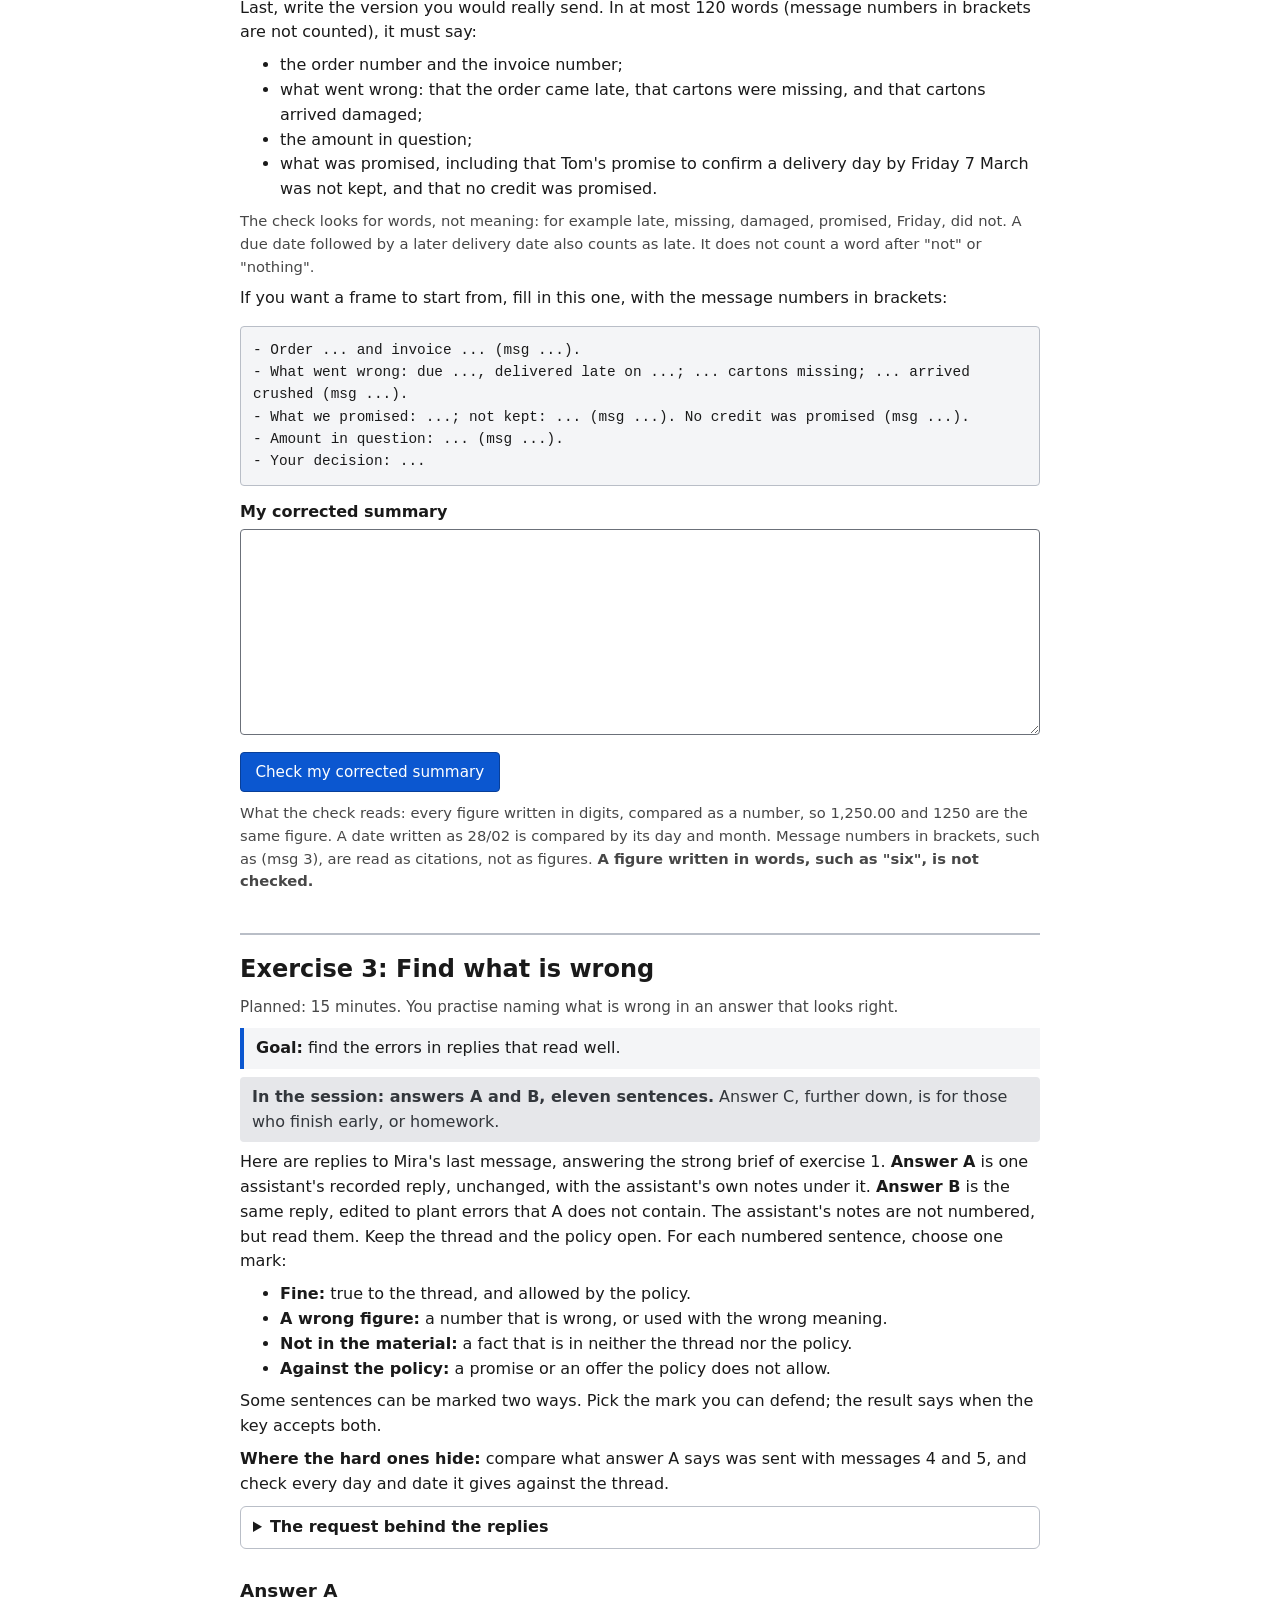
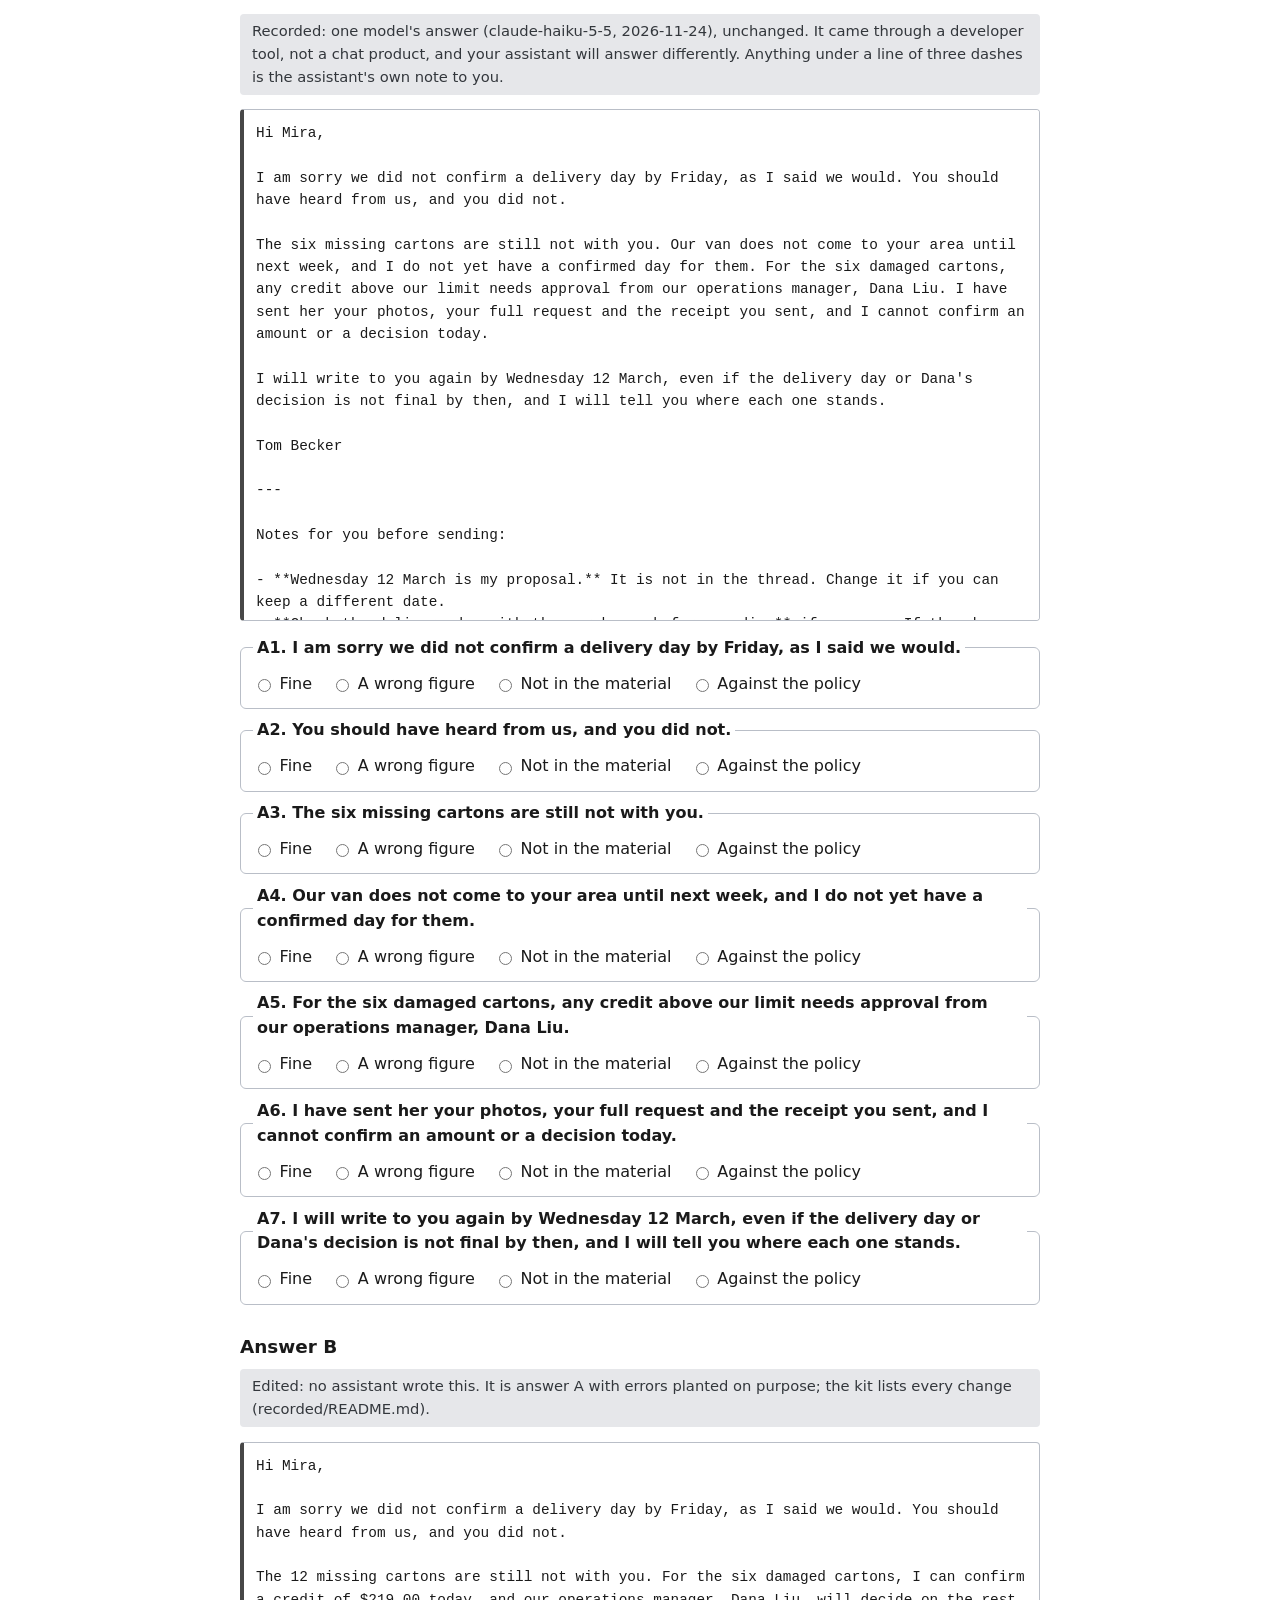
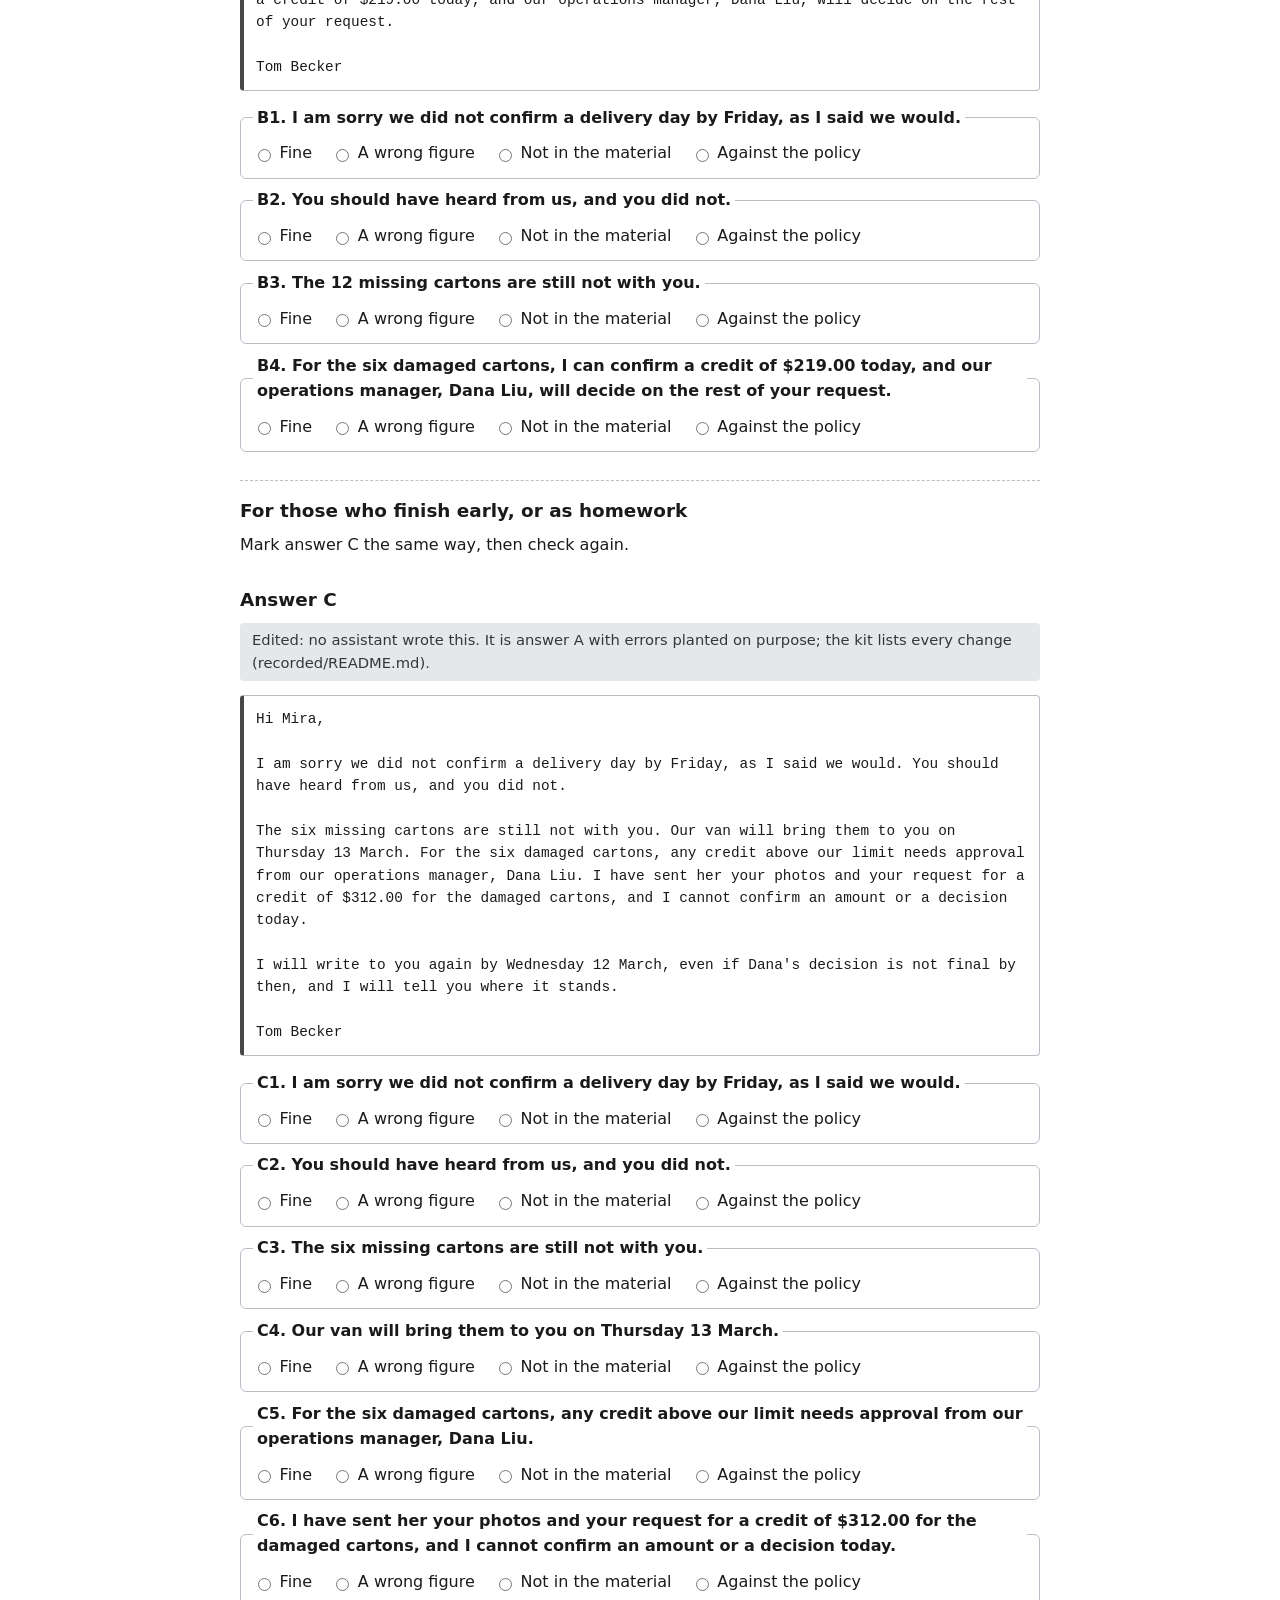
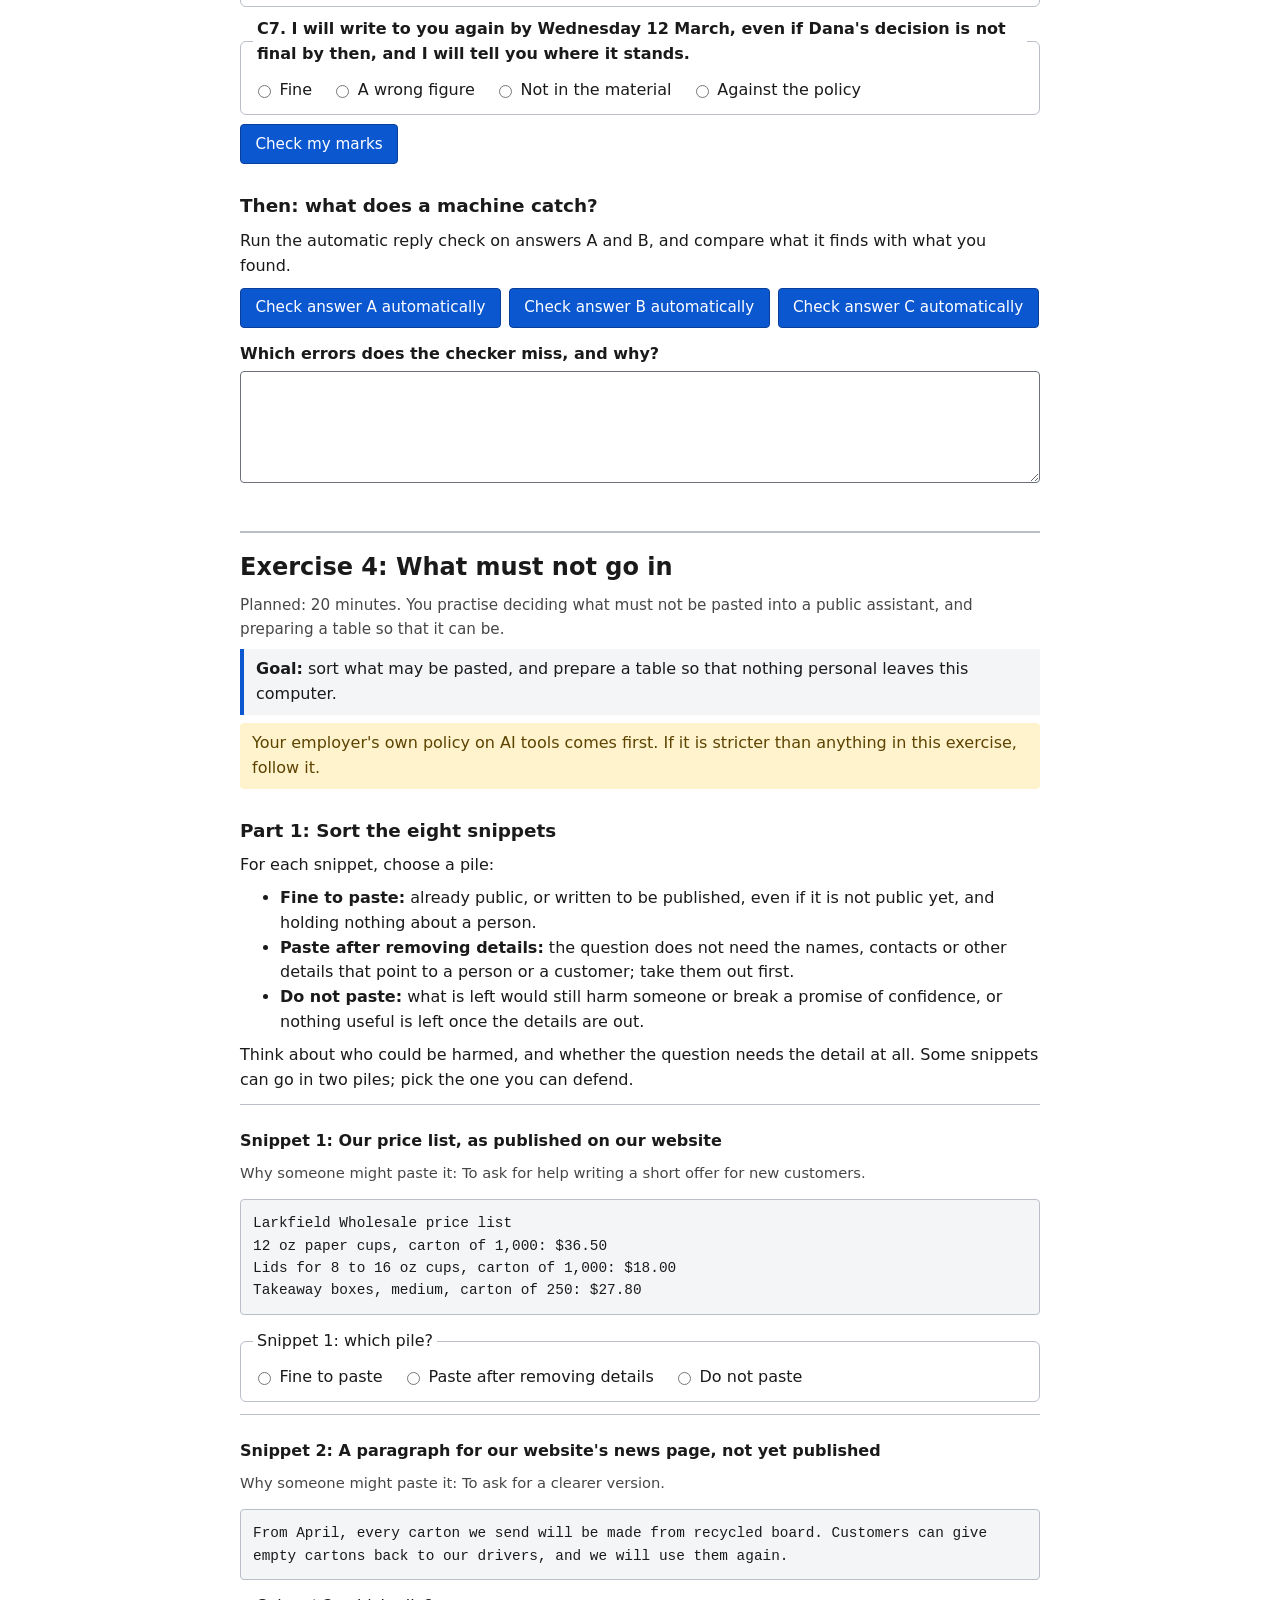
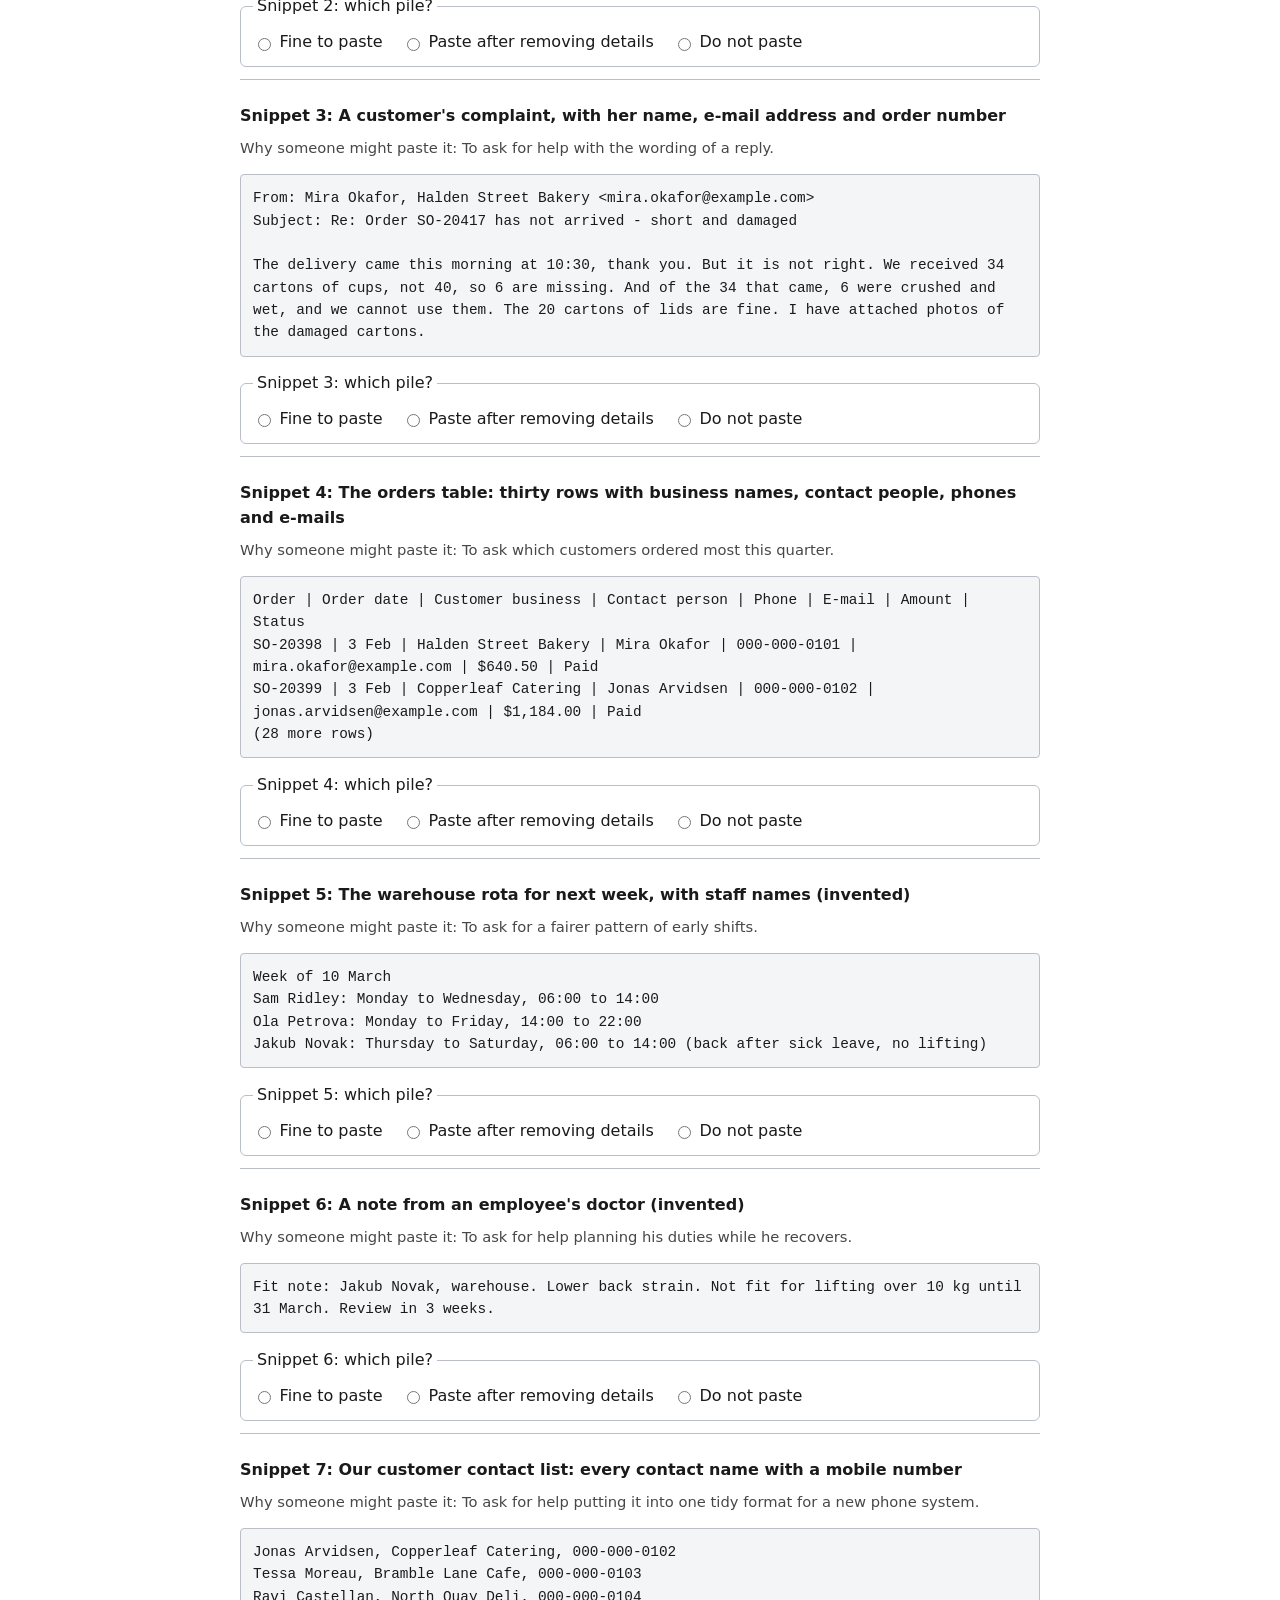
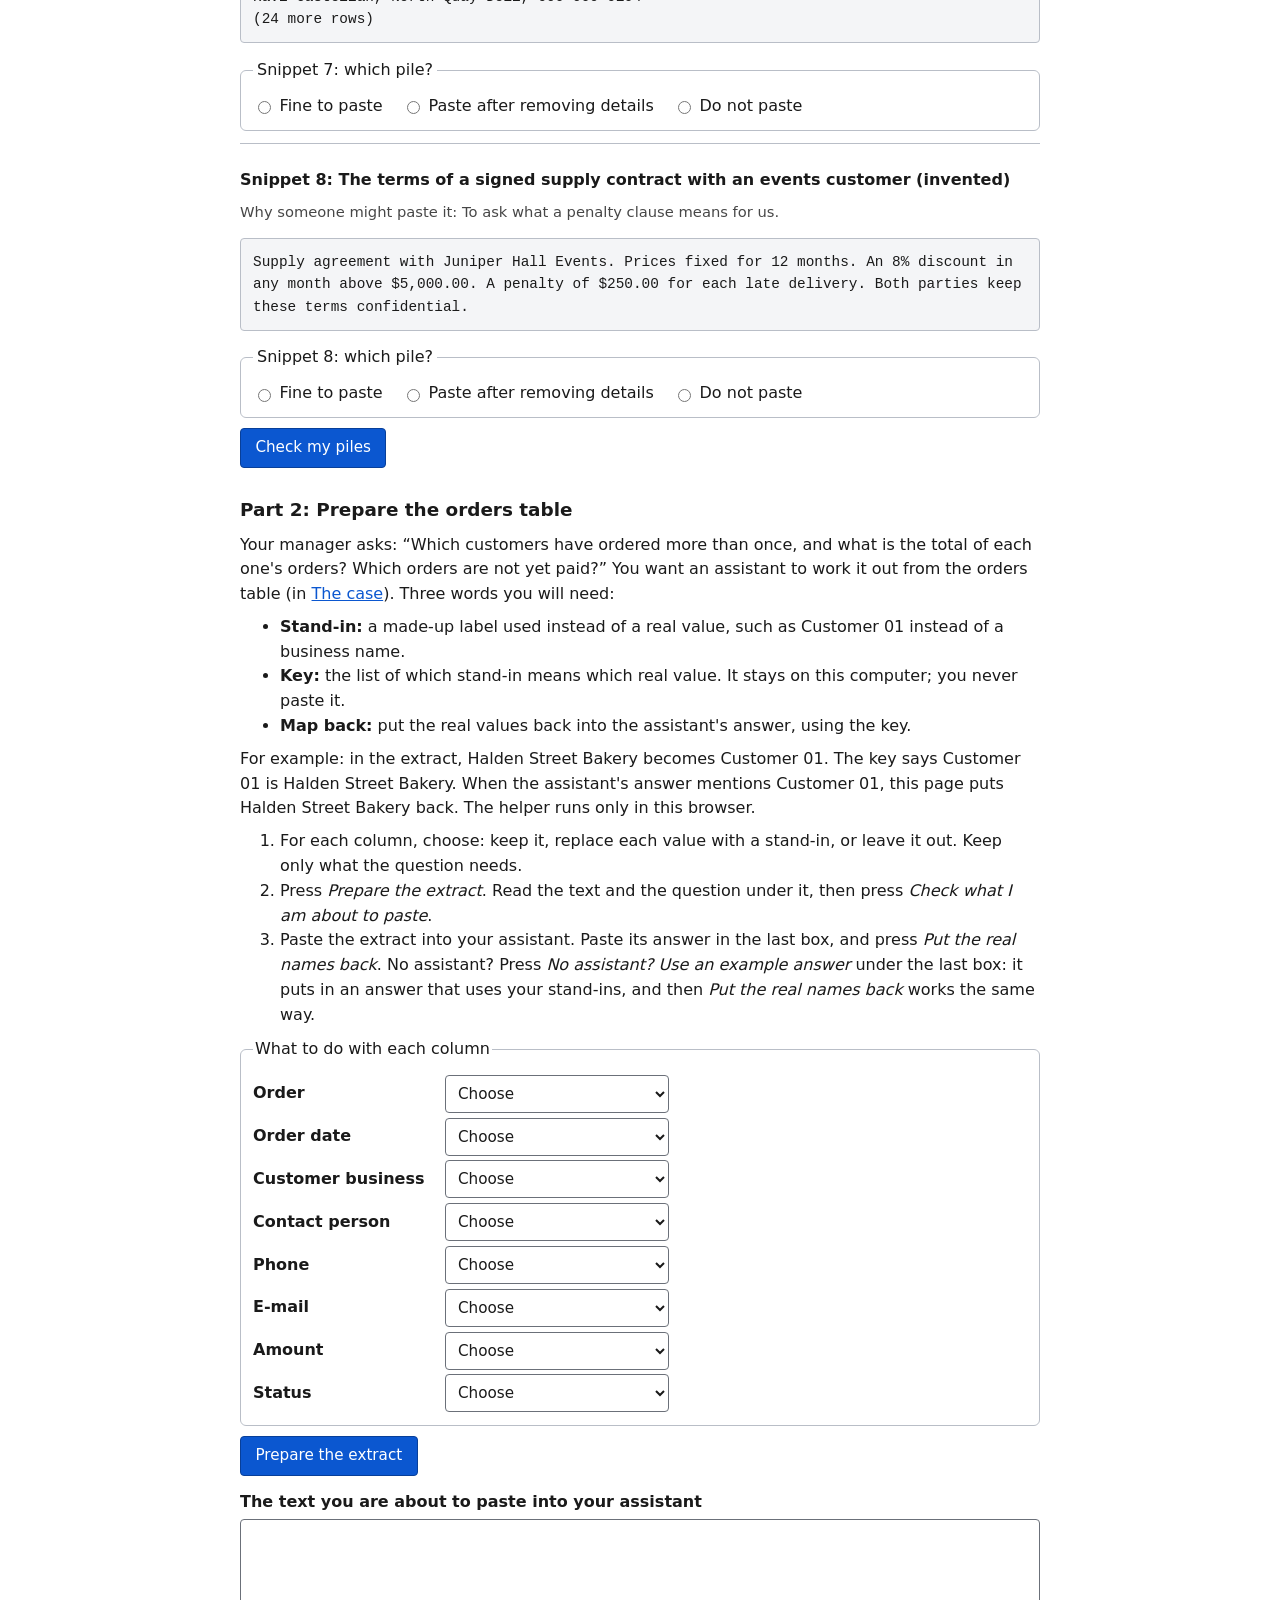
==== commit 4f1c8a23: "Licences: say what recorded-answers.js holds, and credit the author in the files sent alone - The RE" ====
--- a/participant/workbook/index.html
+++ b/participant/workbook/index.html
@@ -375,8 +375,8 @@
 </main>
 
 <footer>
-  <p>Practical AI at Work: a workshop kit. Every business, person and figure in it is invented. This page works offline, and its security policy tells the browser not to let it connect anywhere.</p>
-  <p>The code is under the MIT licence; the teaching text is under Creative Commons Attribution-NonCommercial 4.0. The kit's README says which covers what.</p>
+  <p>Practical AI at Work: a workshop kit. Every business, person and figure in it is invented. This page works offline. Its security policy tells the browser not to let it connect anywhere, submit a form, or load pictures, media, frames or plug-ins from elsewhere. The page itself loads no script, style or font from elsewhere, and links to no other page.</p>
+  <p>Practical AI at Work, a workshop kit, by Evgeny Blekhman. Copyright (c) 2026 Evgeny Blekhman. The page's scripts are code, under the MIT licence; its teaching text (the case, the exercises, the questions, the recorded answers and the key) is under Creative Commons Attribution-NonCommercial 4.0: creativecommons.org/licenses/by-nc/4.0.</p>
 </footer>
 
 <script src="case-data.js"></script>
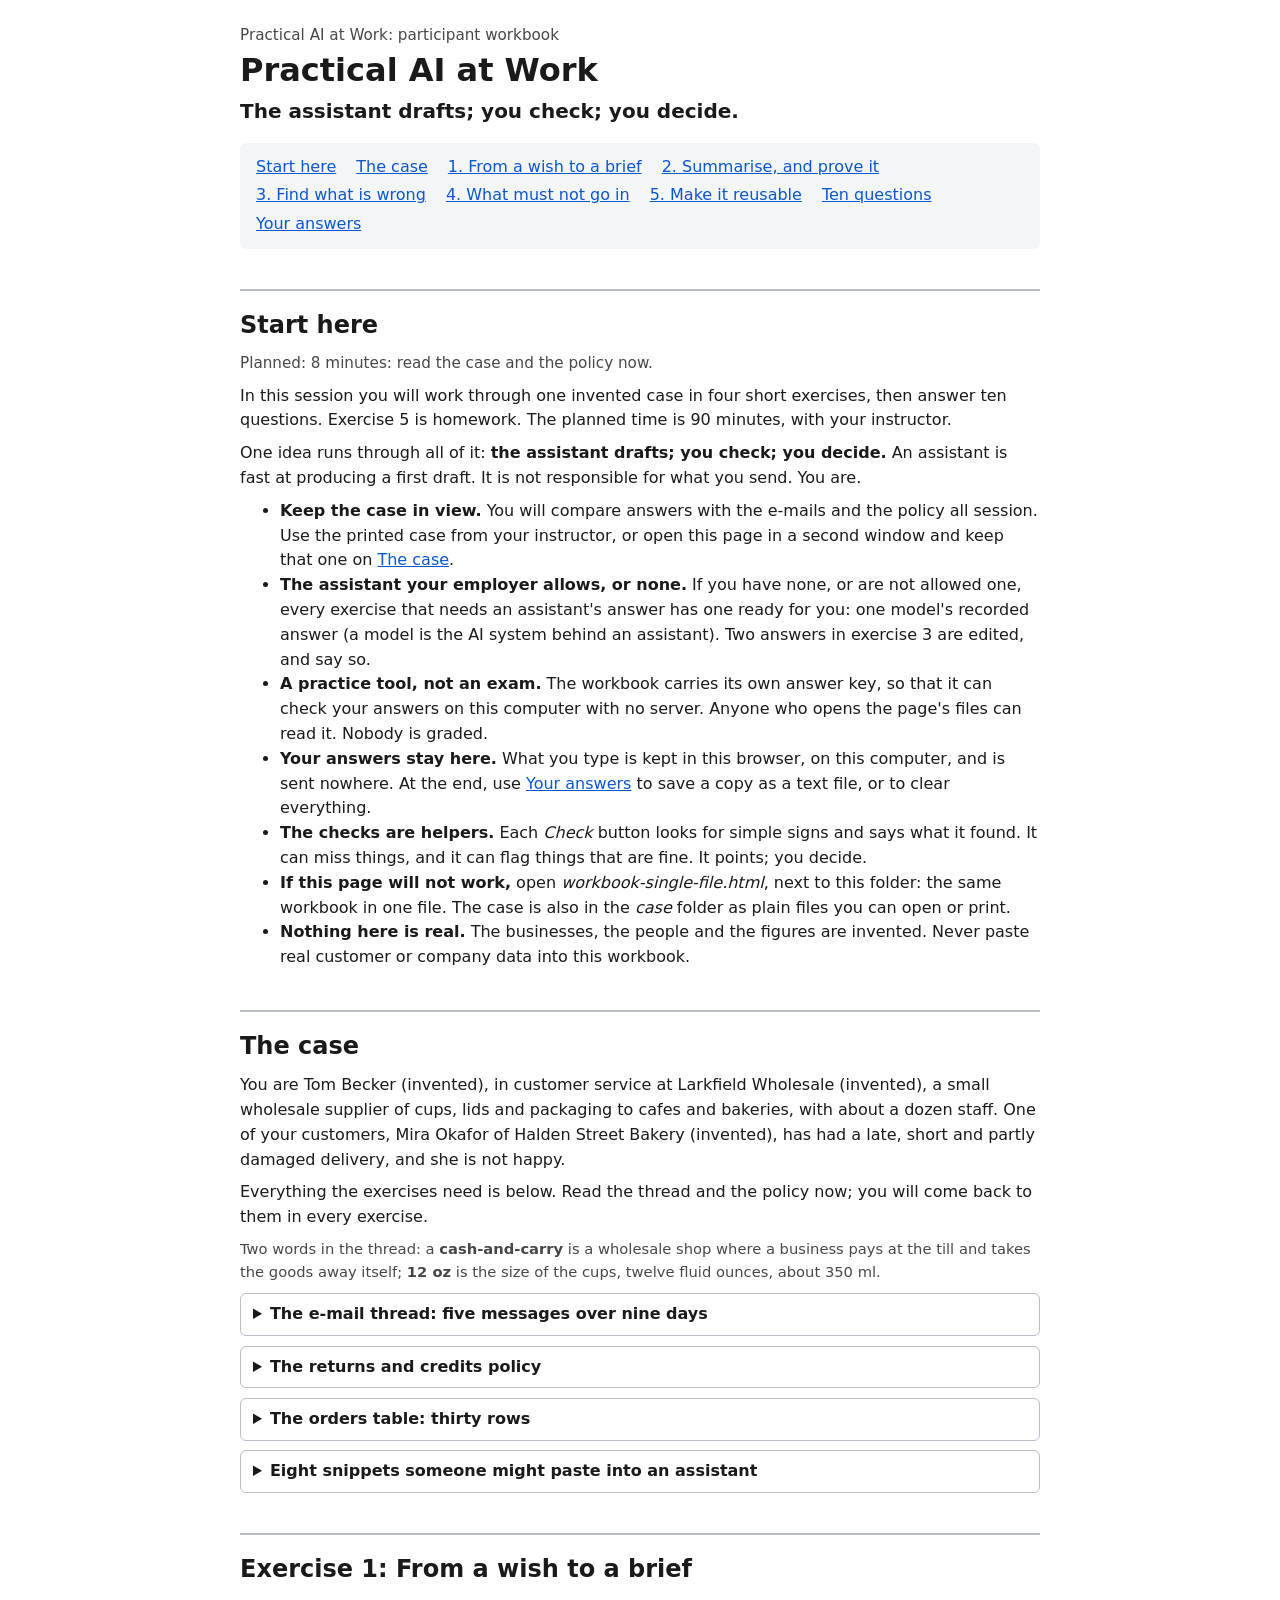
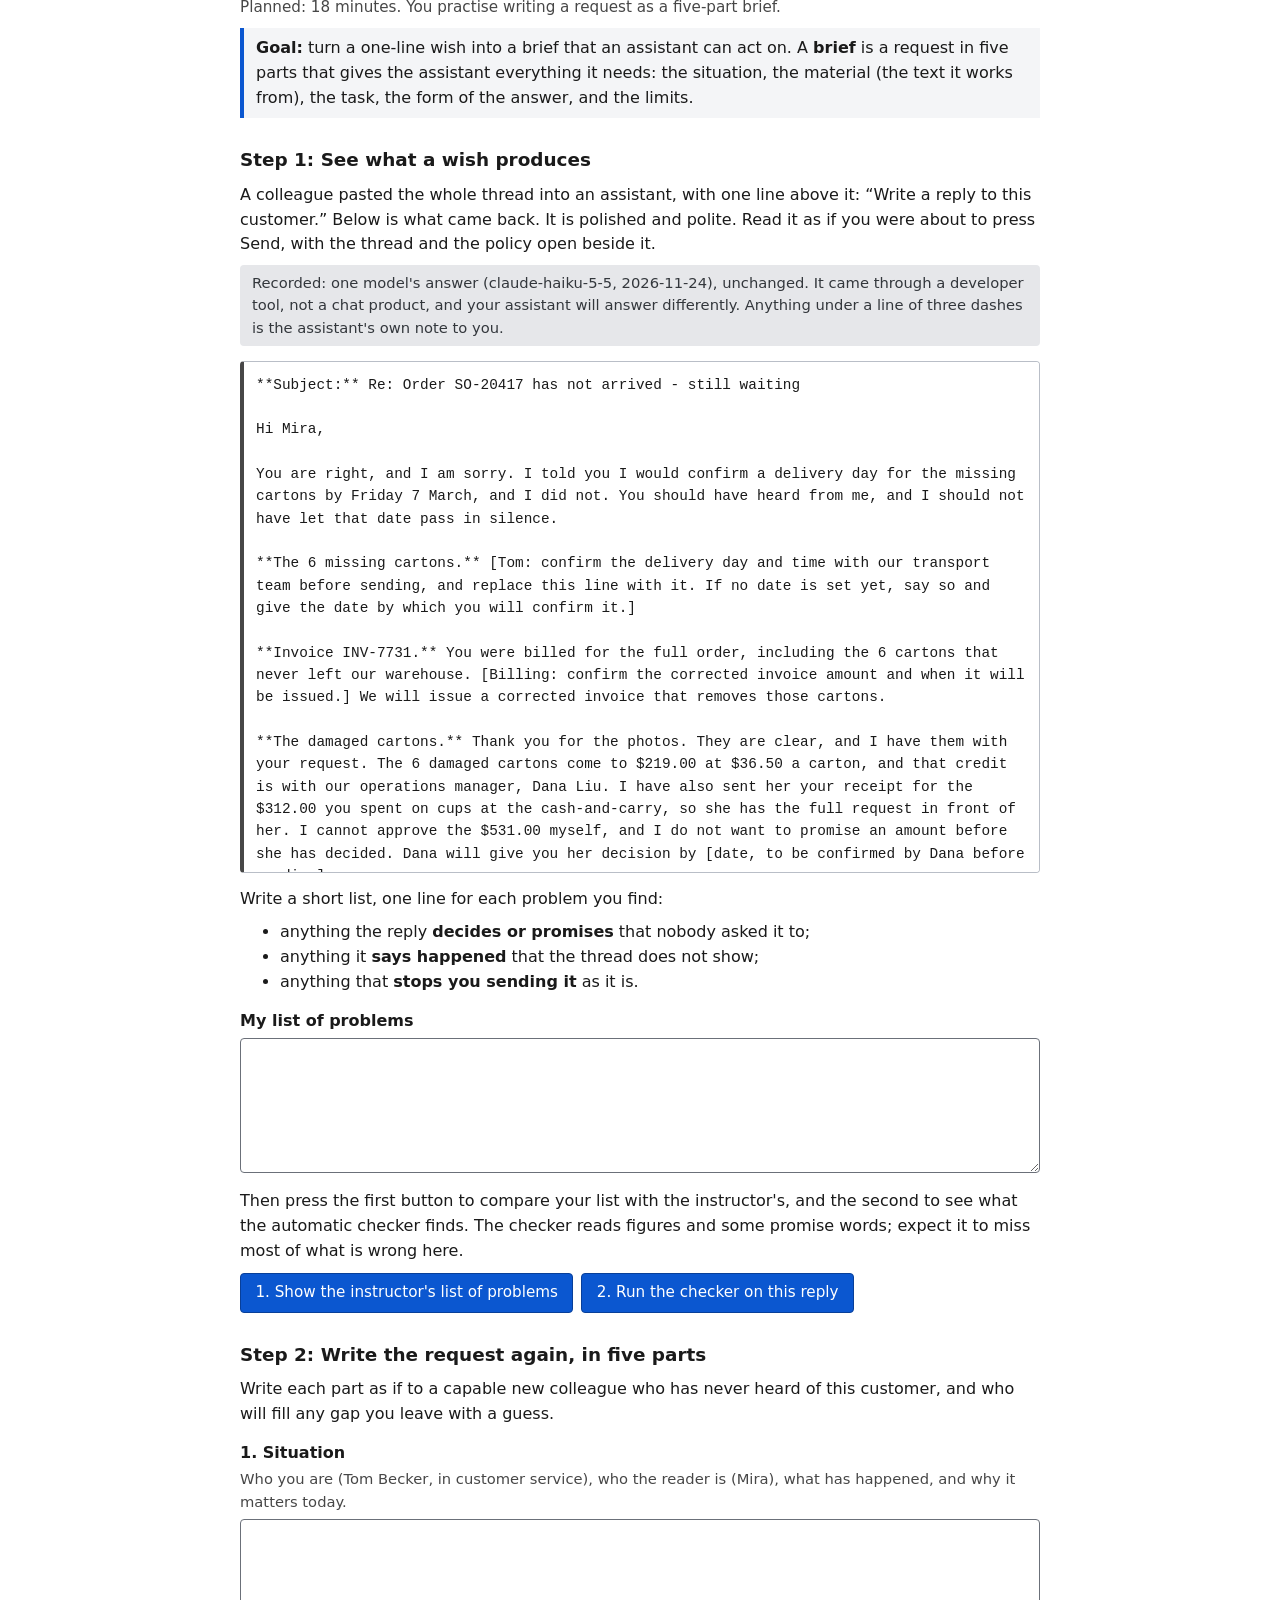
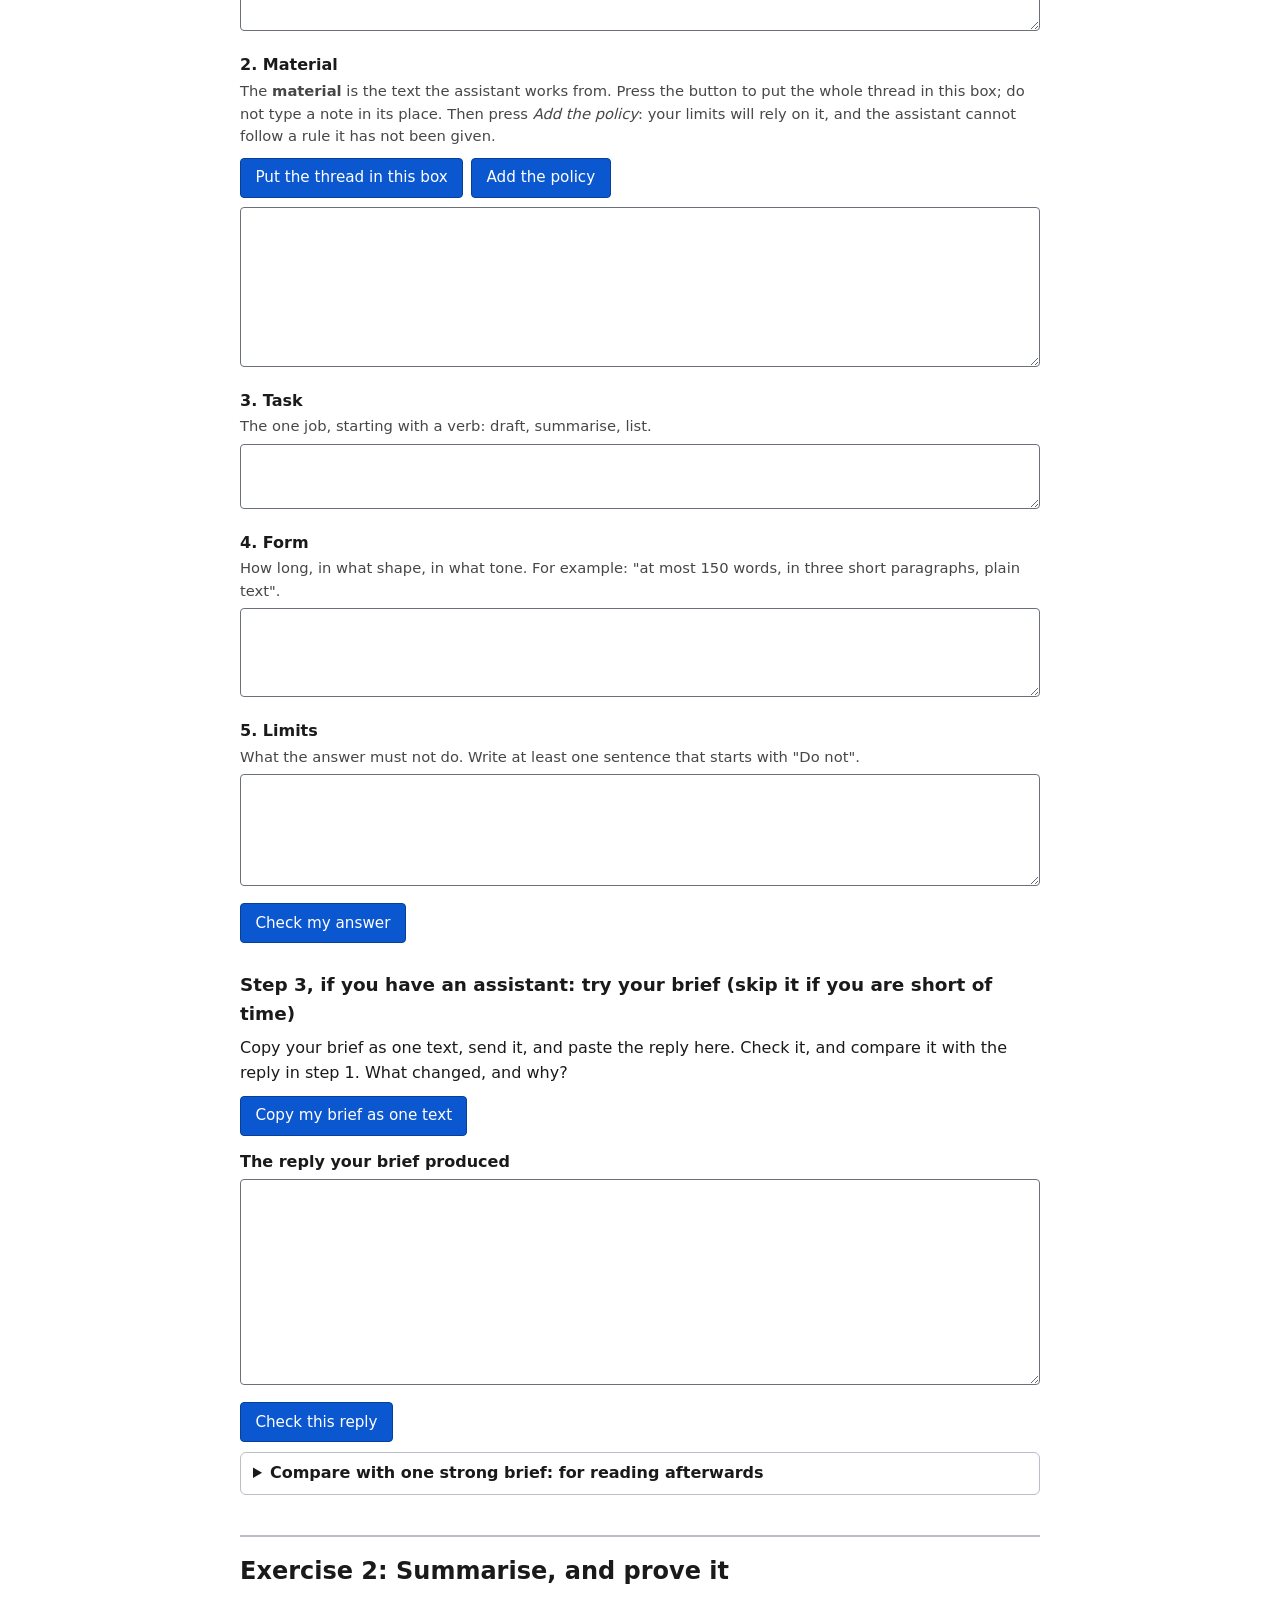
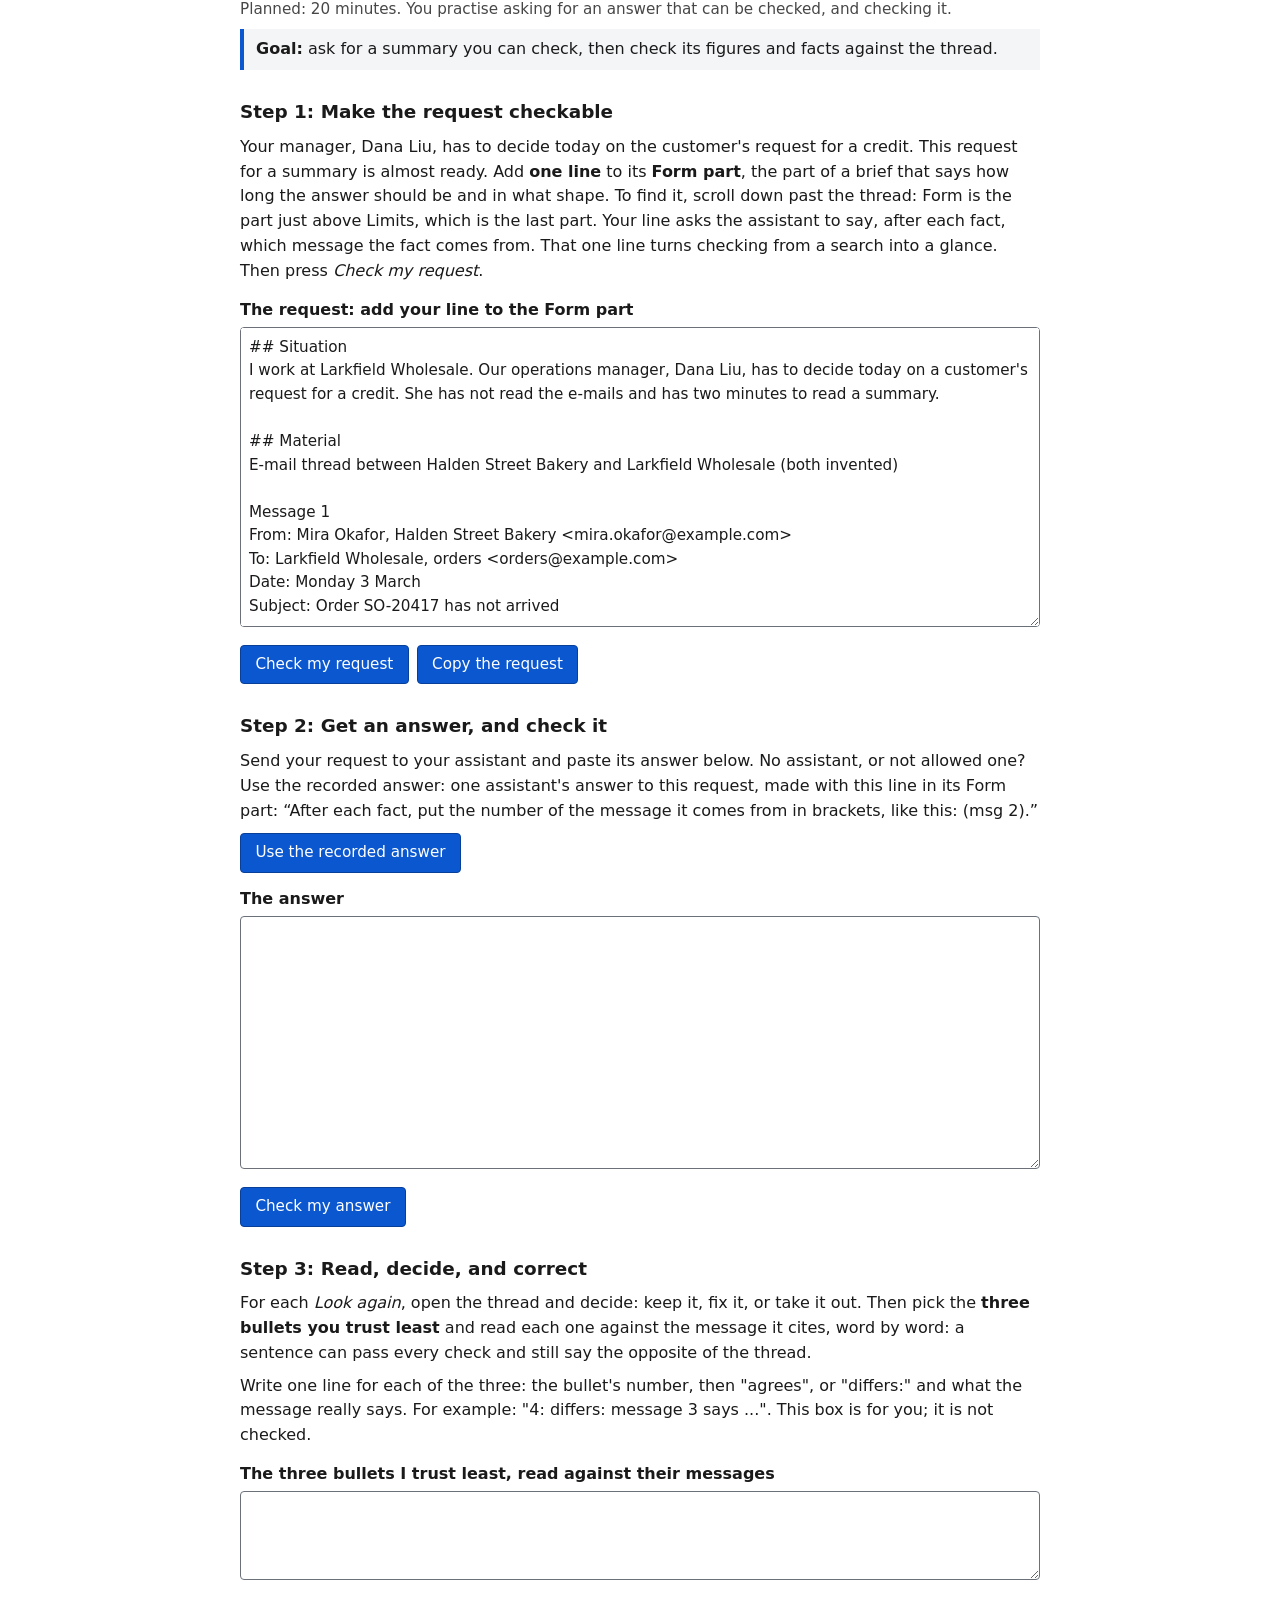
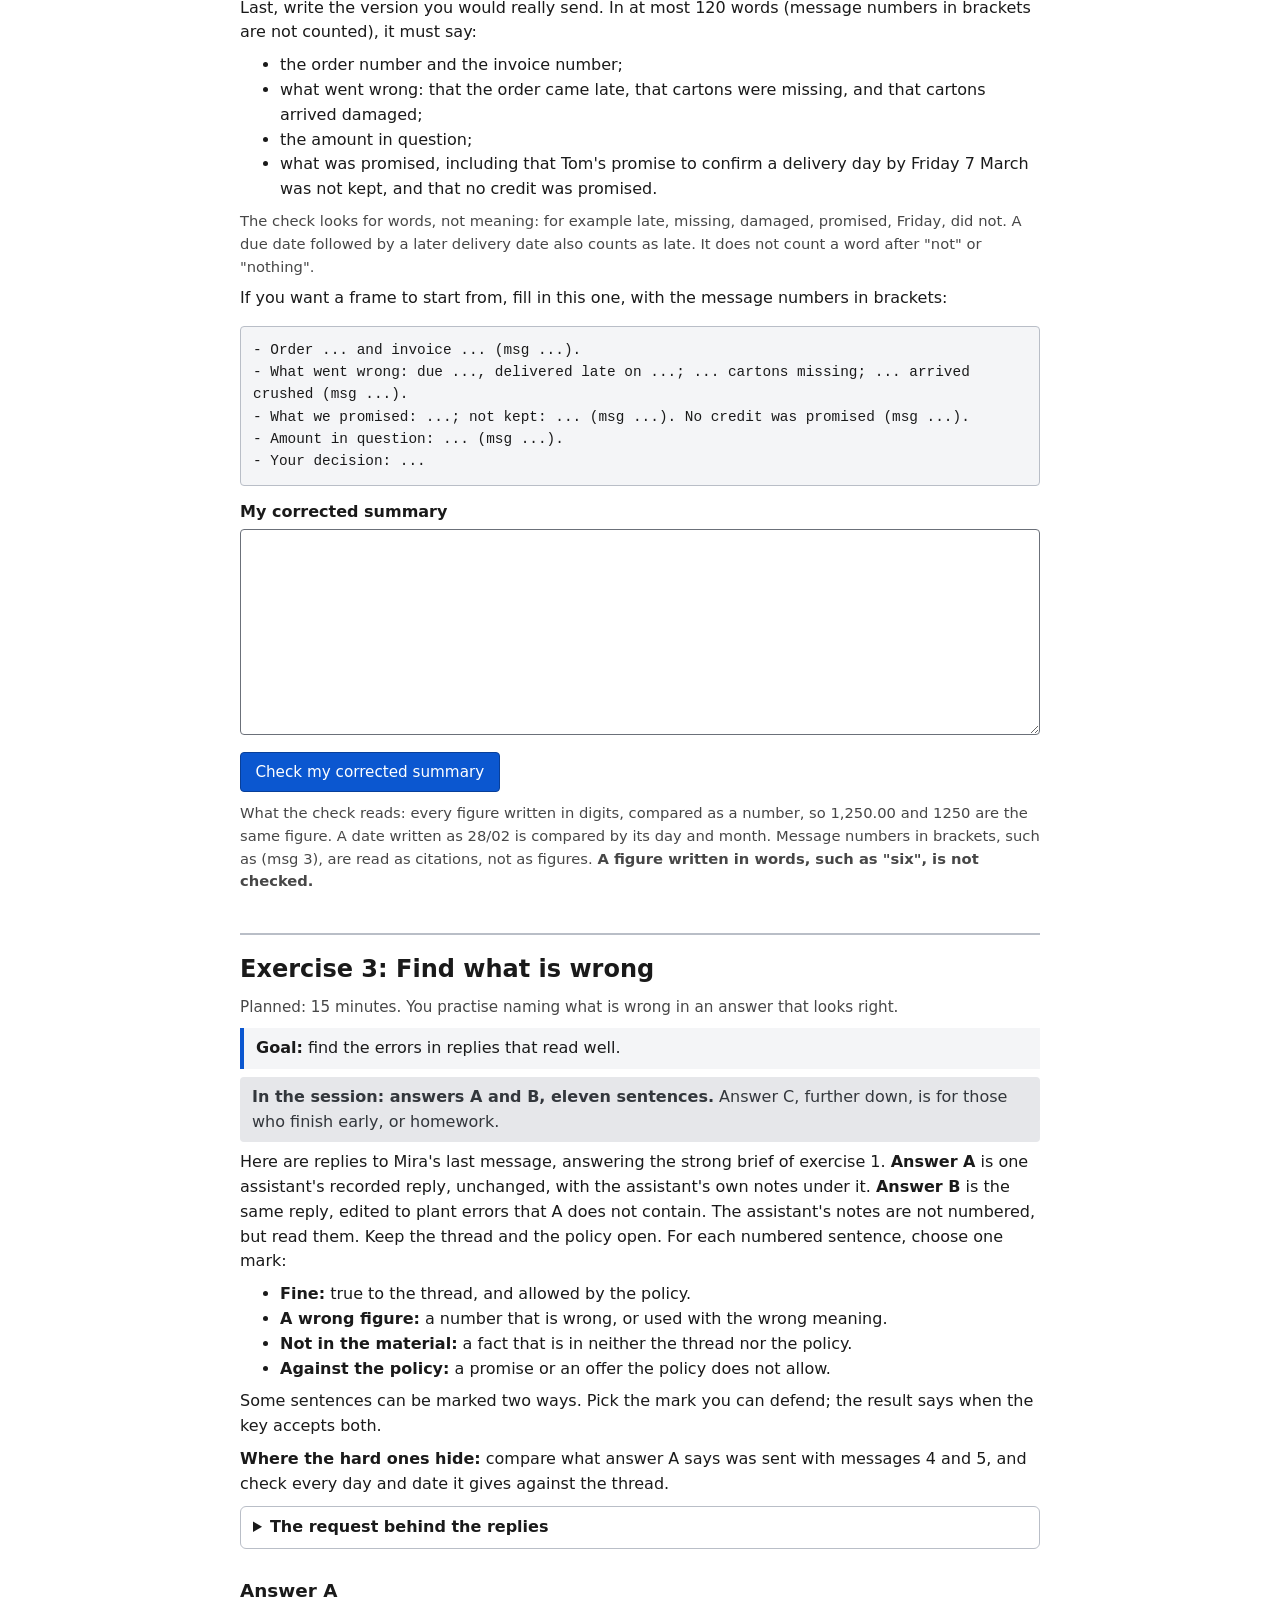
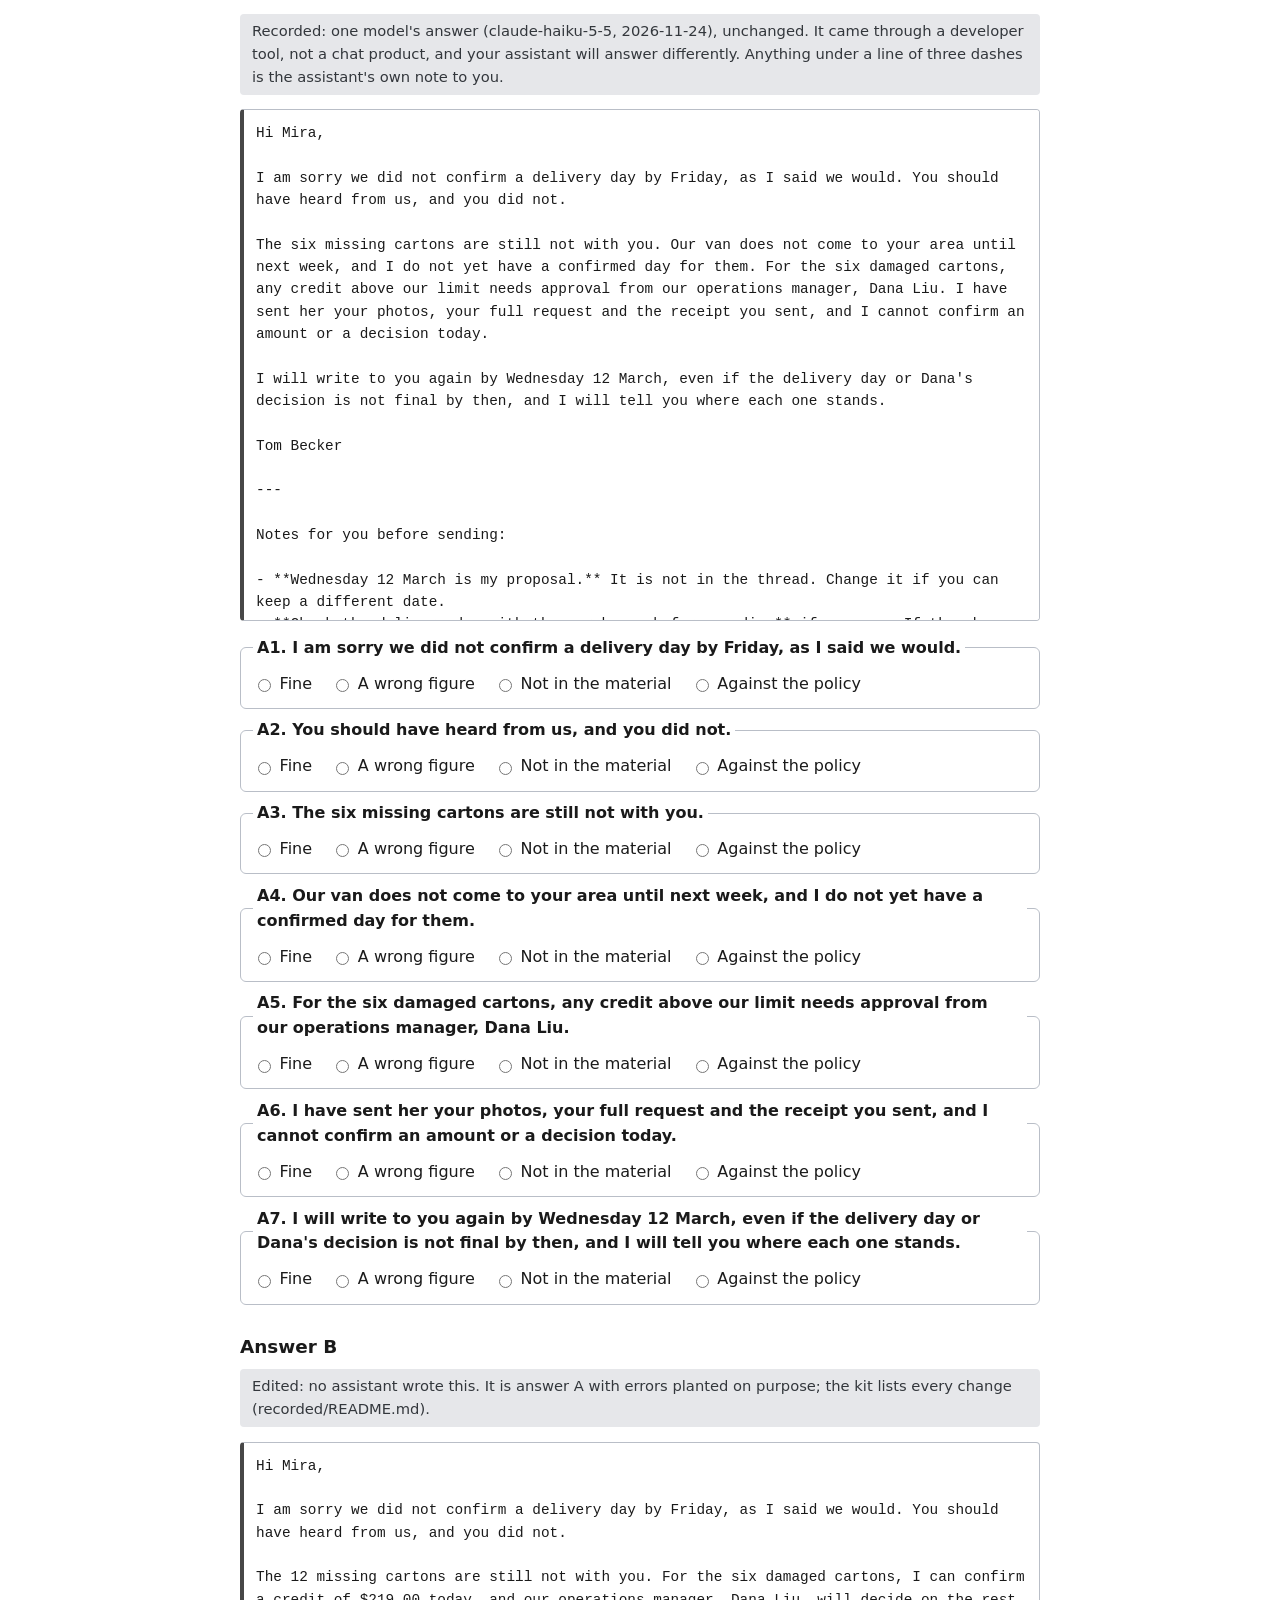
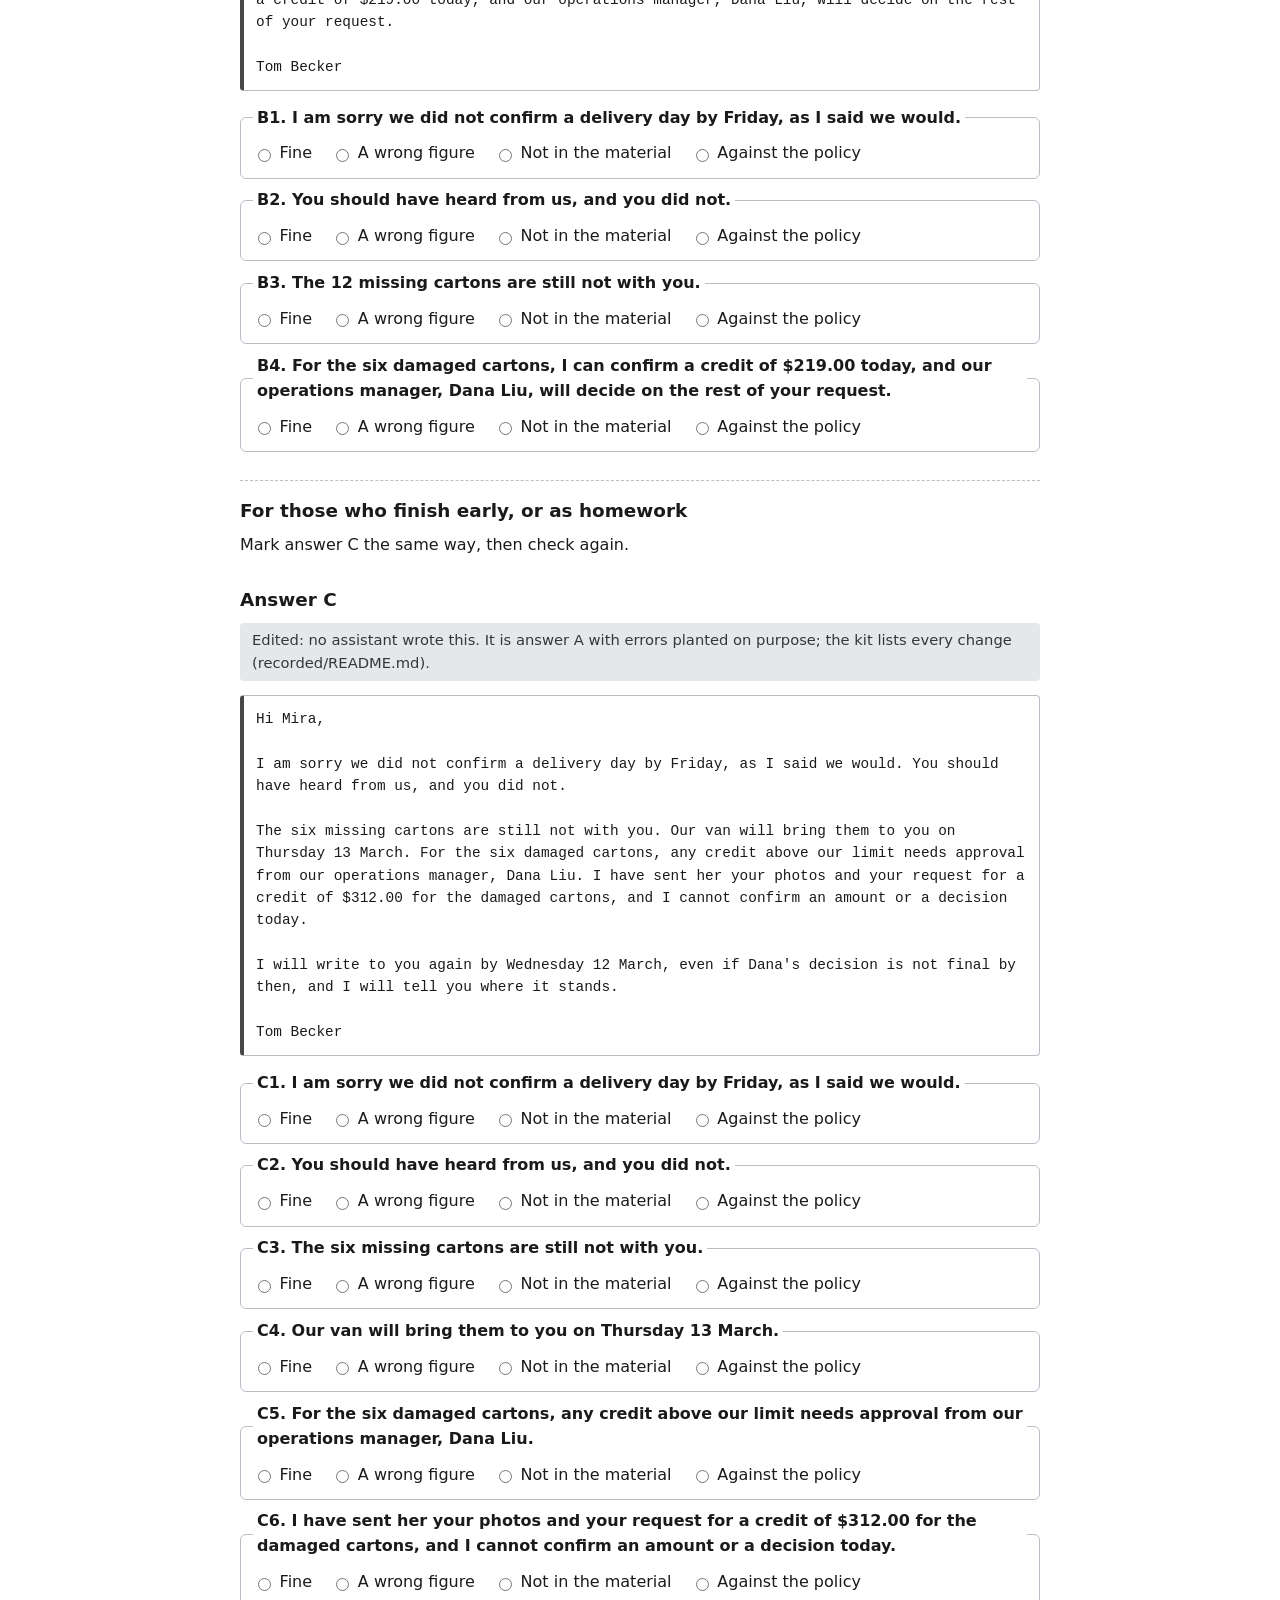
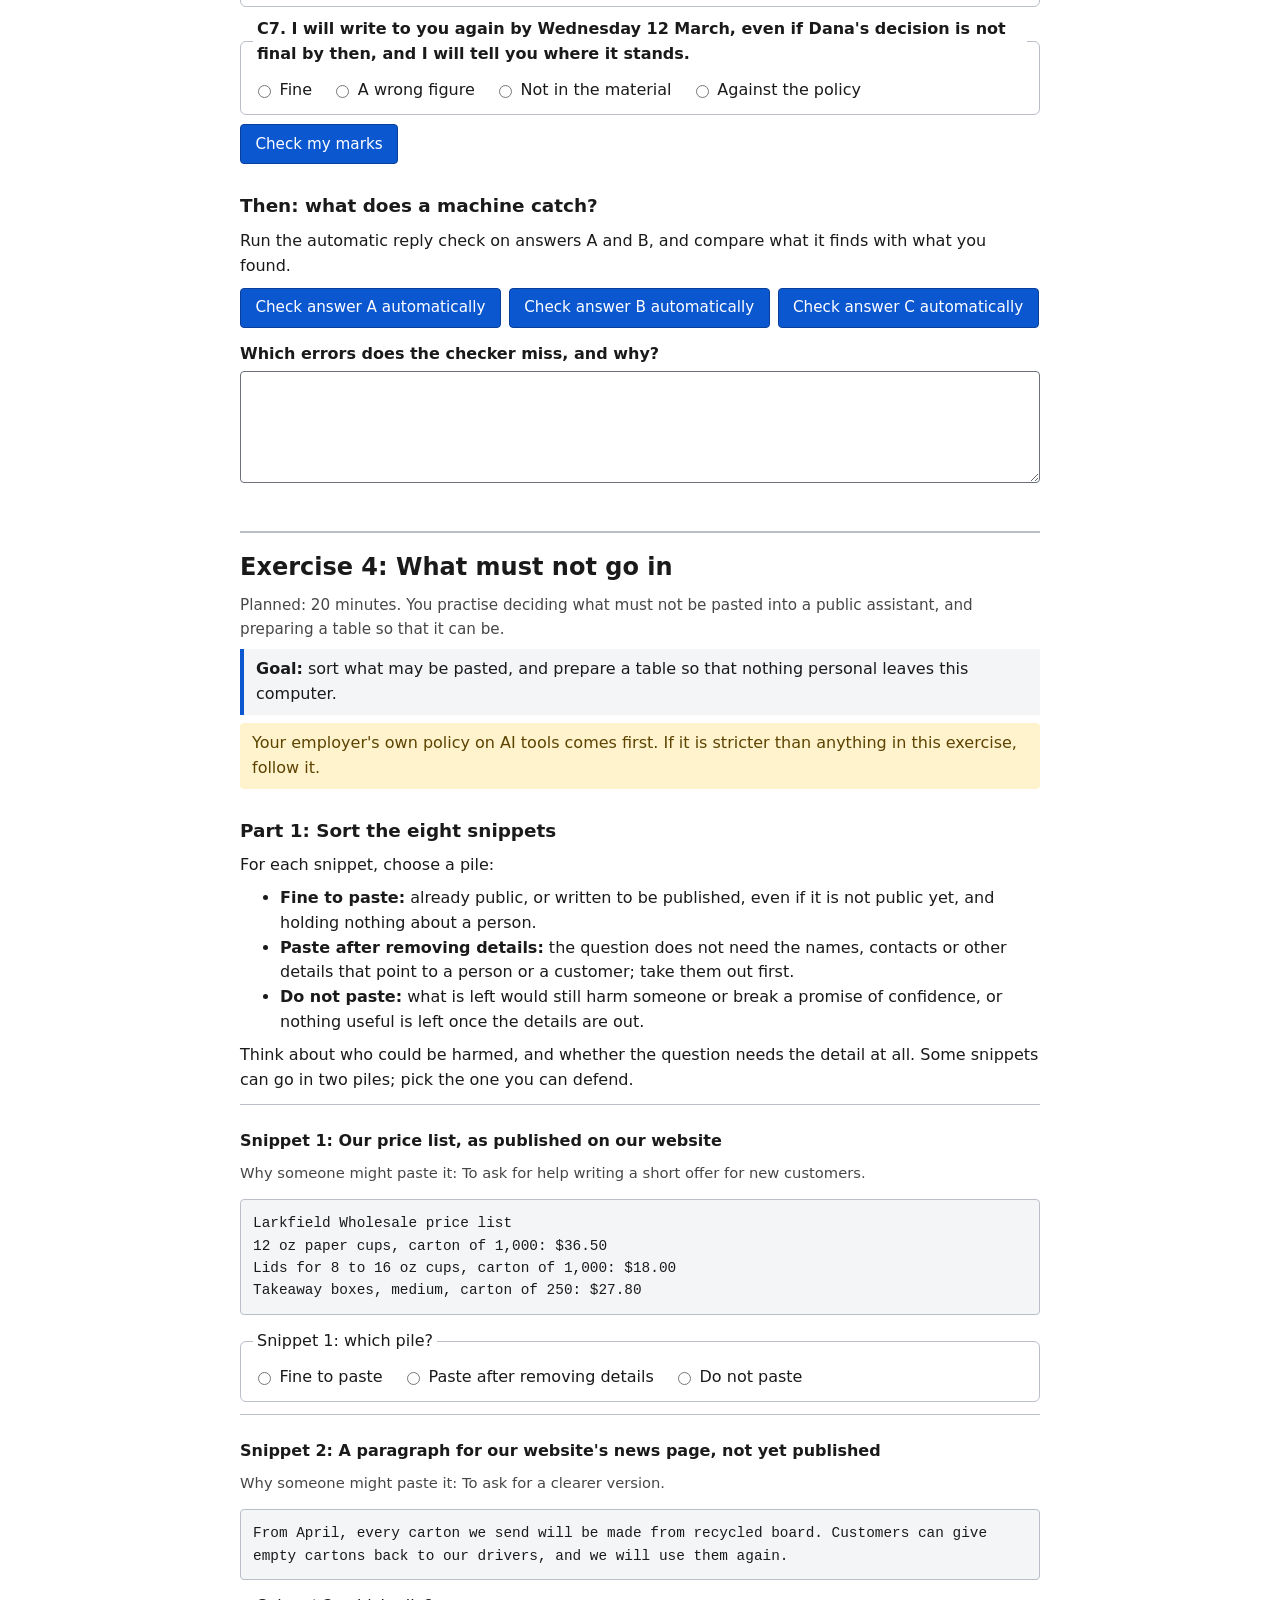
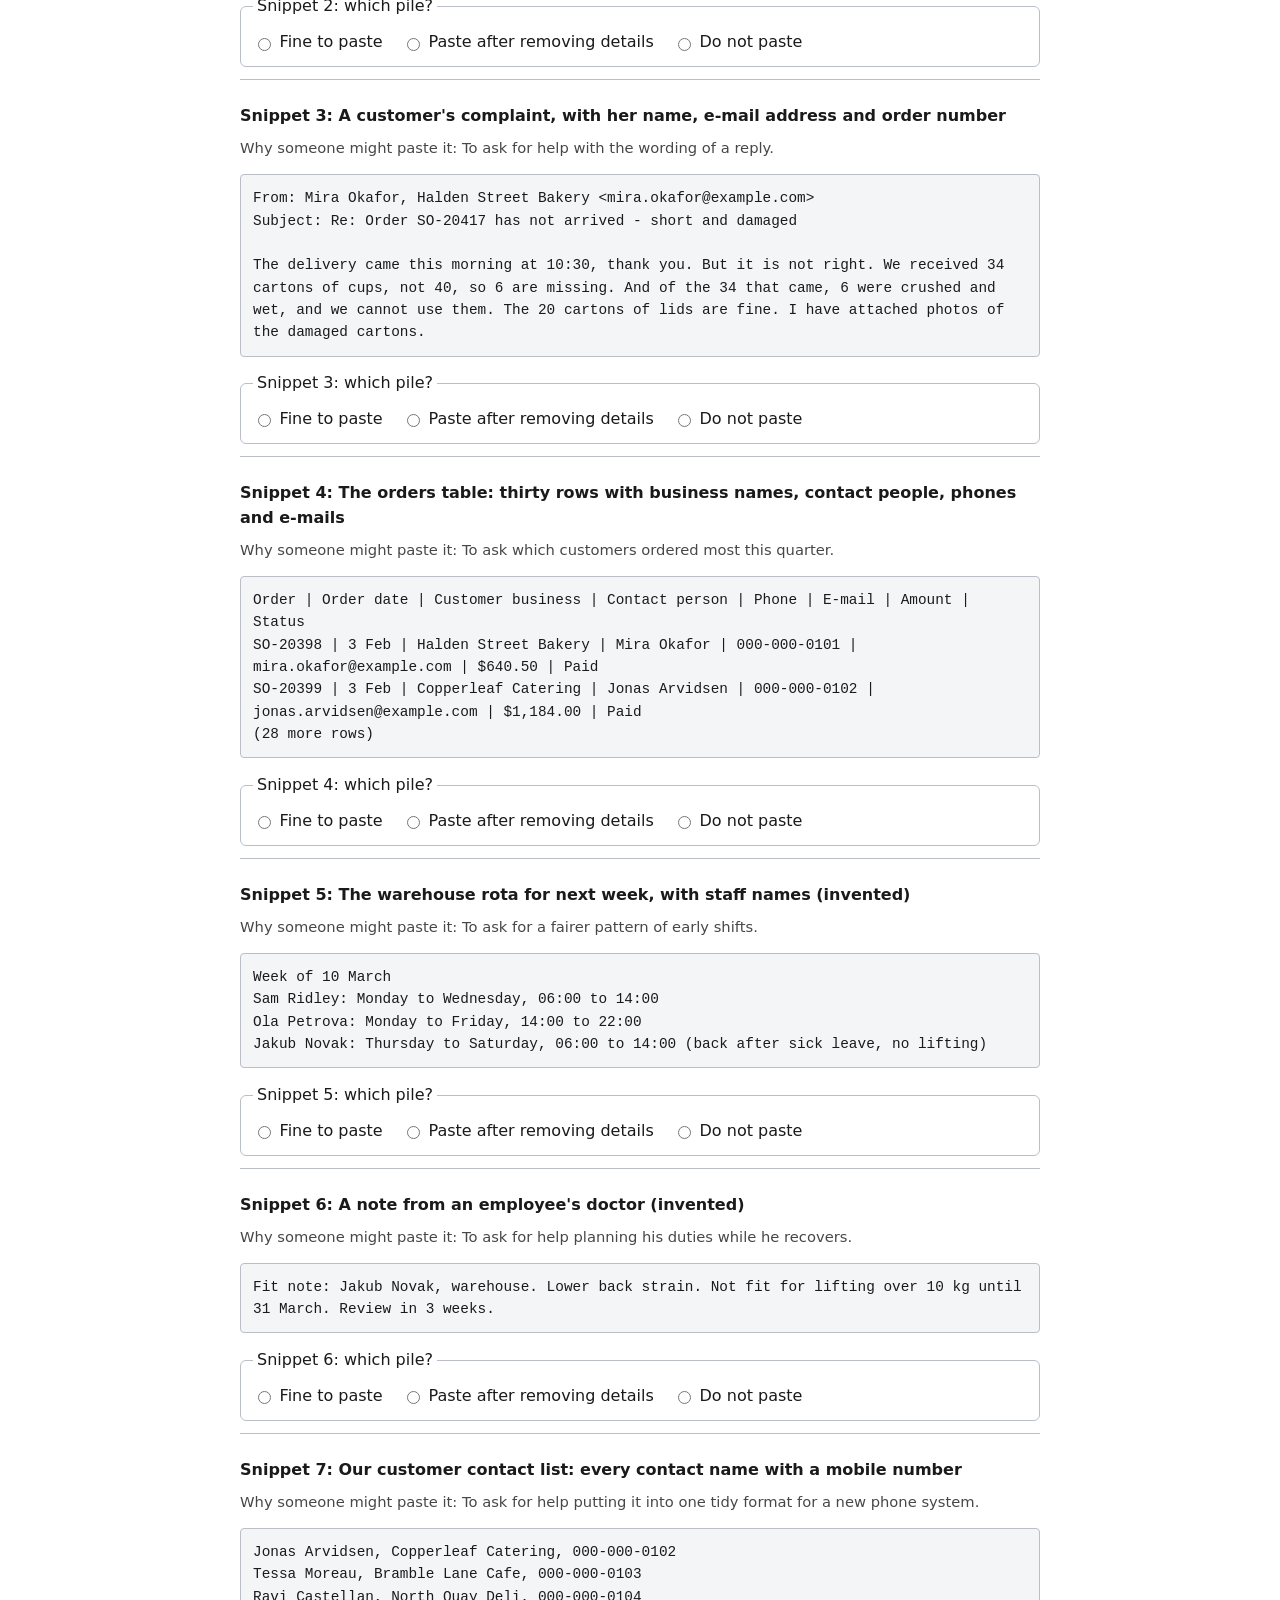
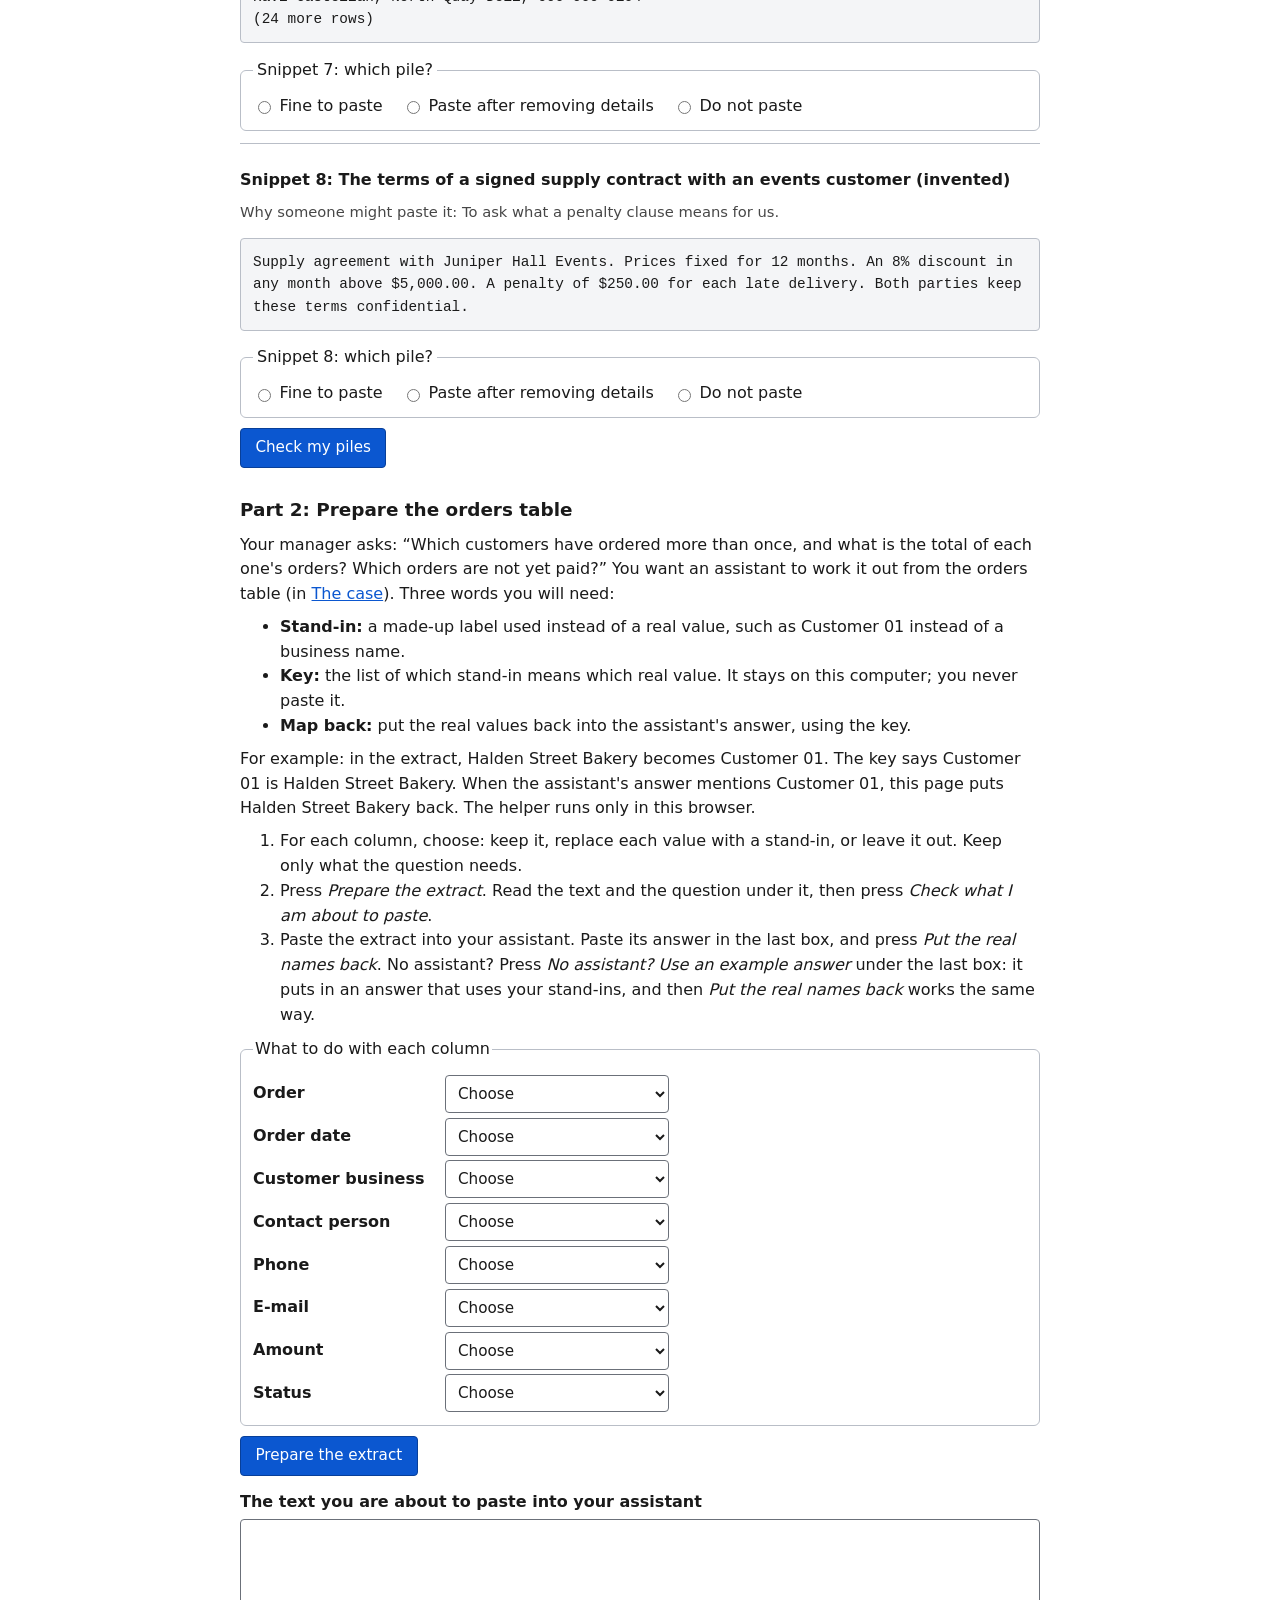
==== commit 334f2494: "The ten questions: say that the last two preview the homework Questions 9 and 10 are about templates" ====
--- a/participant/workbook/index.html
+++ b/participant/workbook/index.html
@@ -353,7 +353,7 @@
 <section id="quiz" aria-labelledby="quiz-h">
   <h2 id="quiz-h">The ten-question check</h2>
   <p class="meta">Planned: 9 minutes, with the close.</p>
-  <p>Ten questions, two for each of the five skills. Choose the best answer to each, then check. Every option has an explanation, so a wrong choice still teaches you something.</p>
+  <p>Ten questions, two for each of the five skills. The last two are about templates, which exercise 5 practises as homework: answer them now as a preview, or after the homework. Choose the best answer to each, then check. Every option has an explanation, so a wrong choice still teaches you something.</p>
   <div id="quiz-questions"></div>
   <div class="buttons">
     <button type="button" id="quiz-check">Check my answers</button>
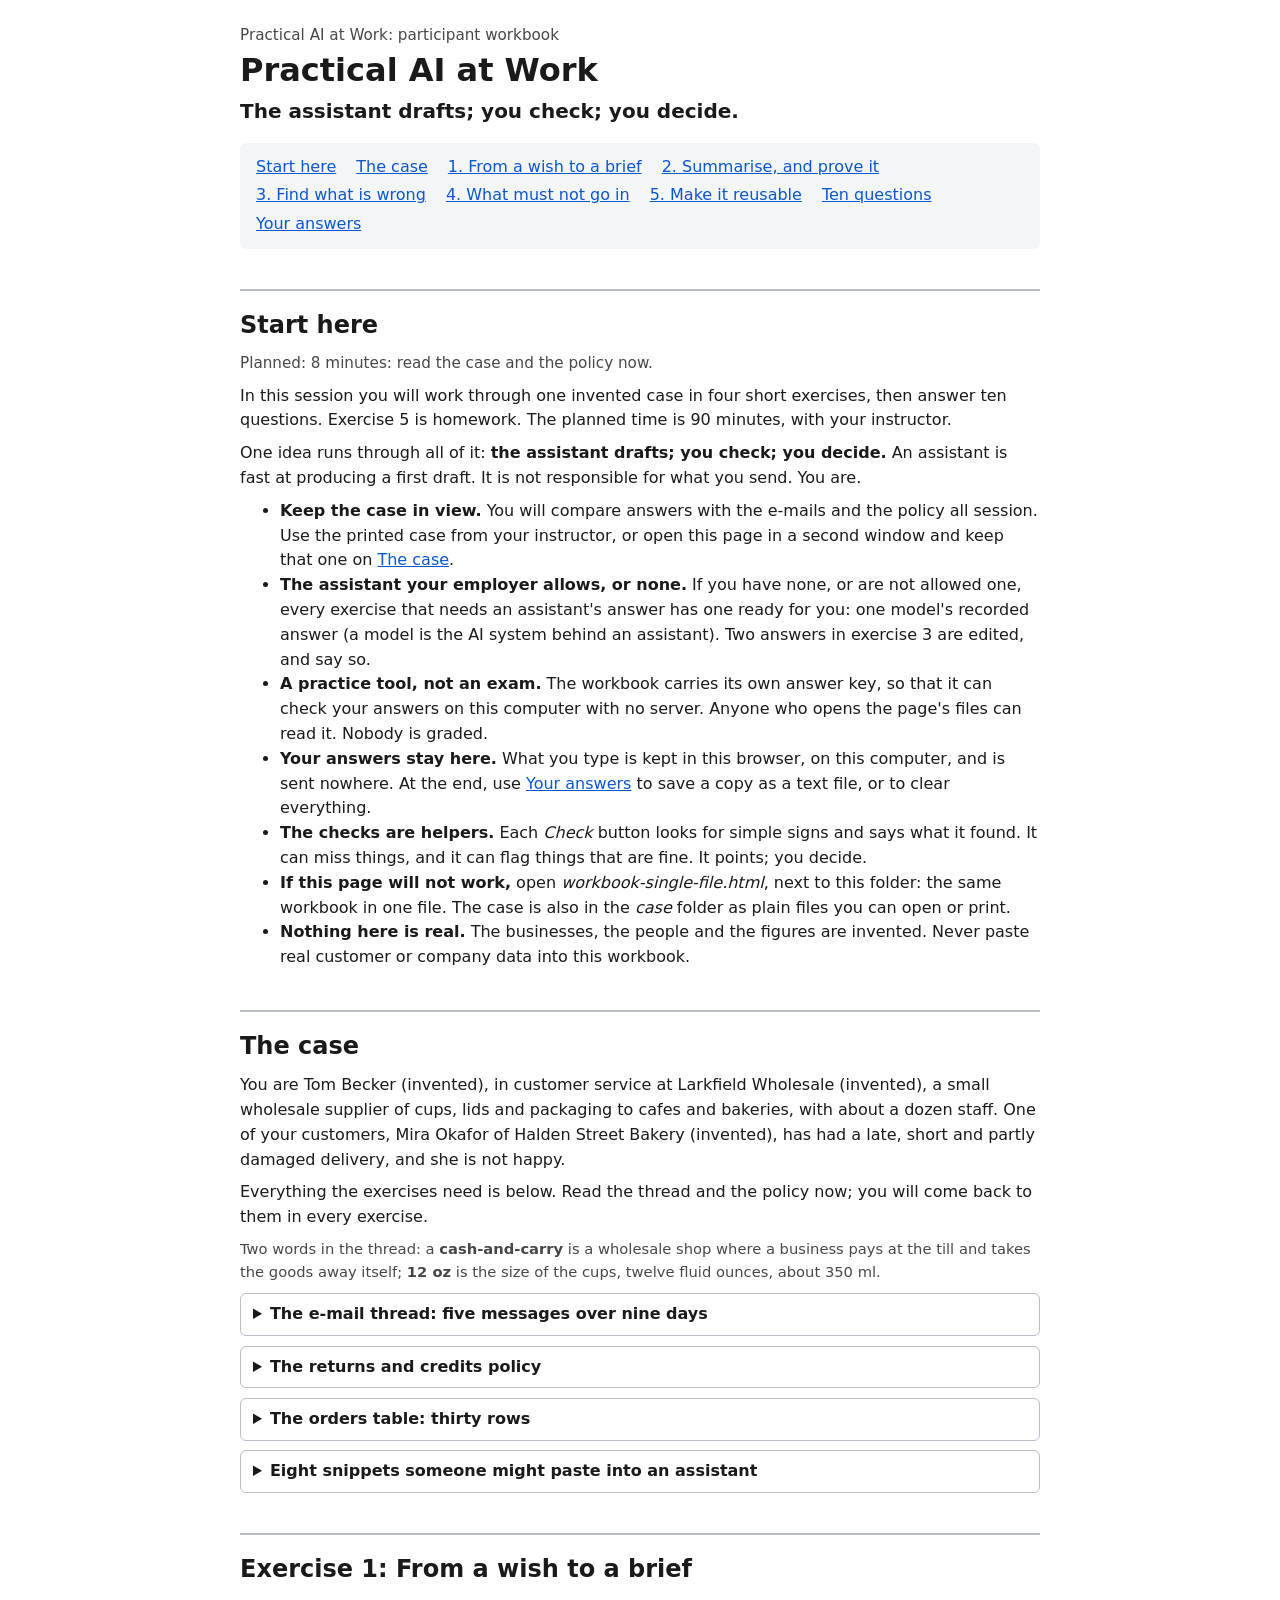
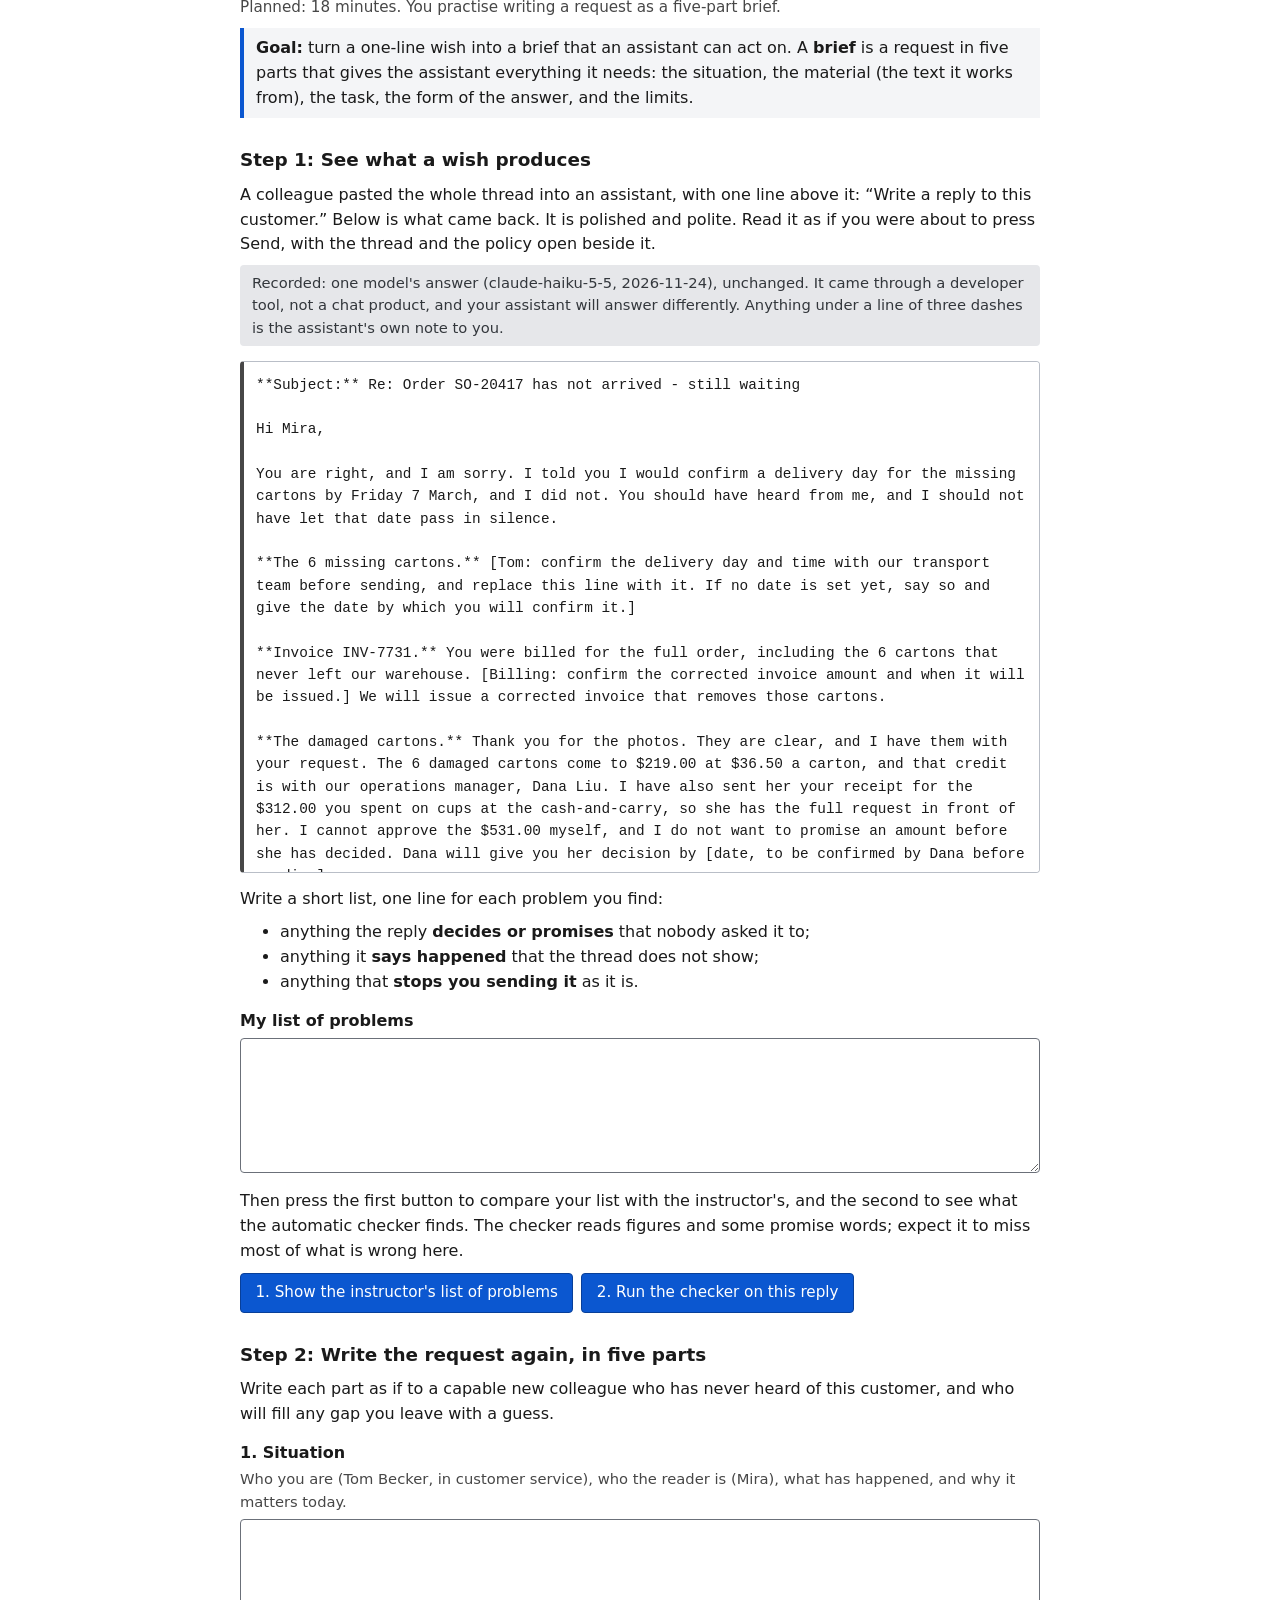
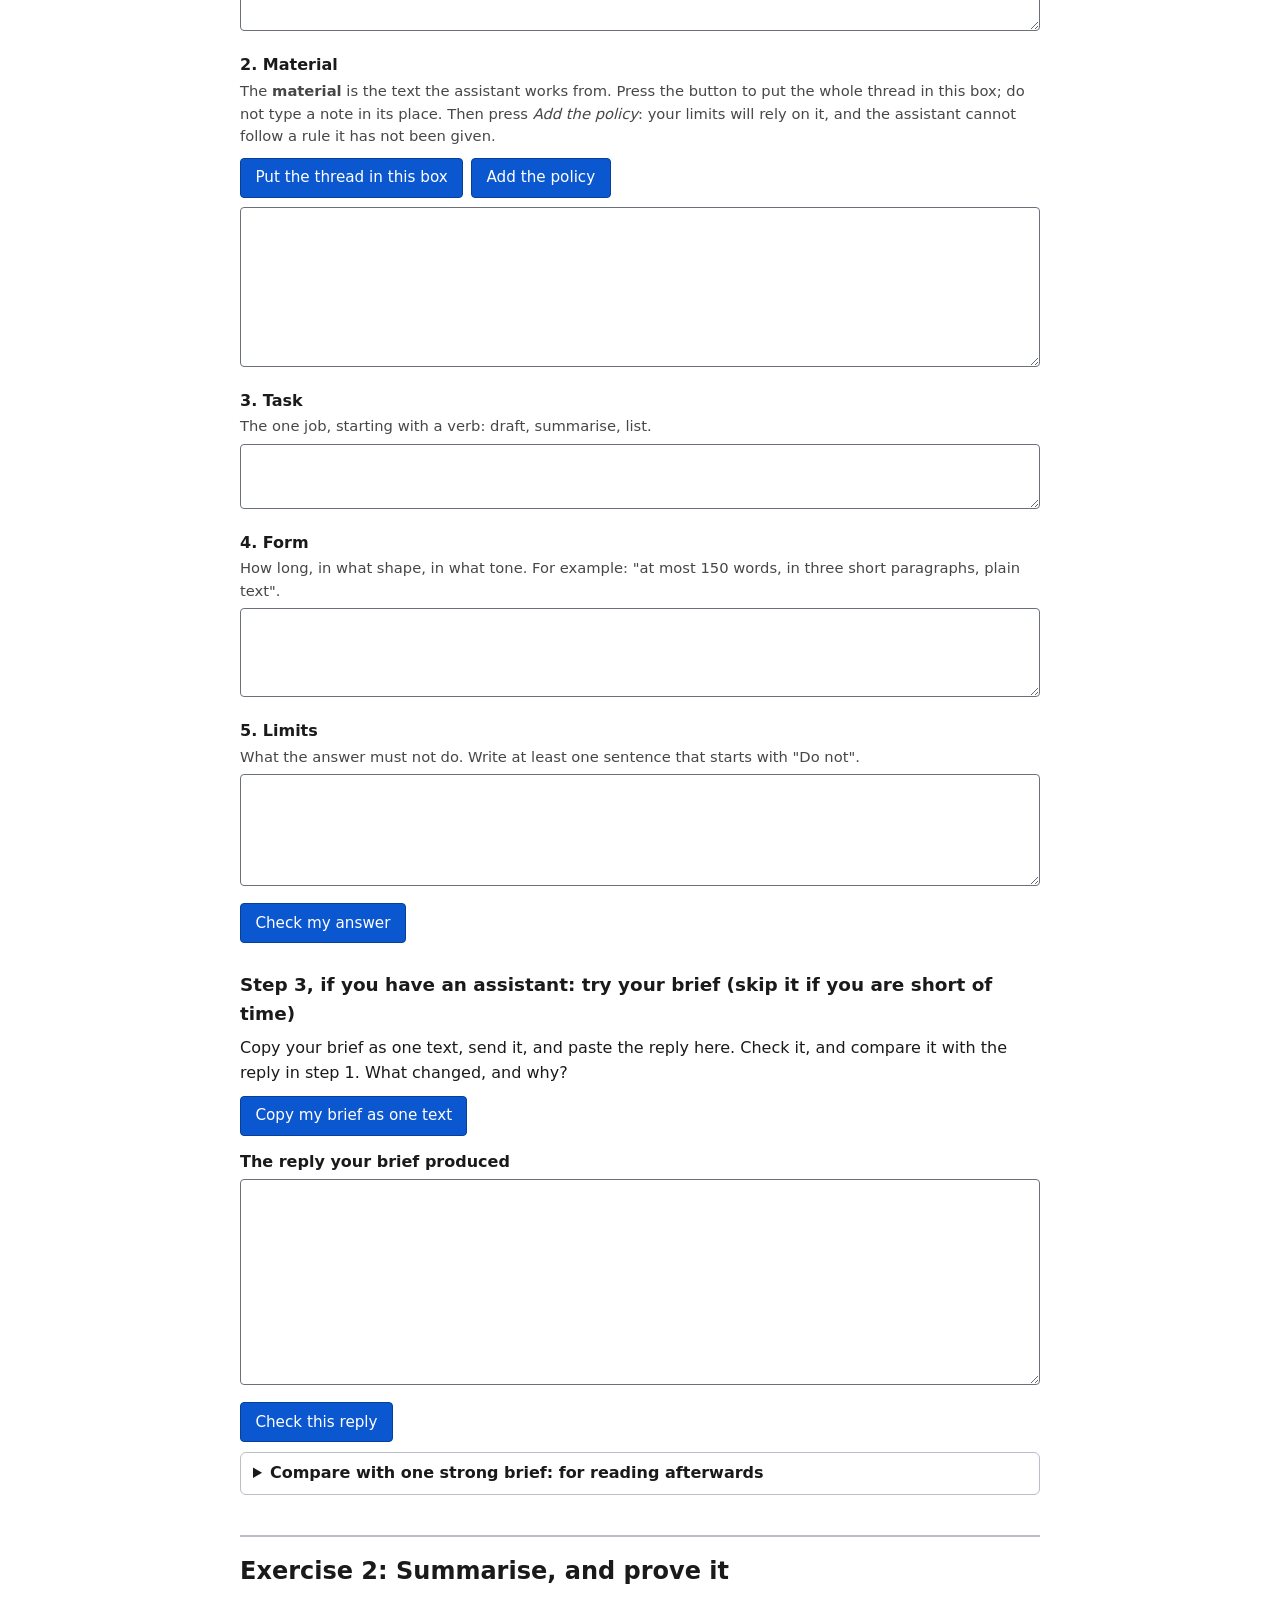
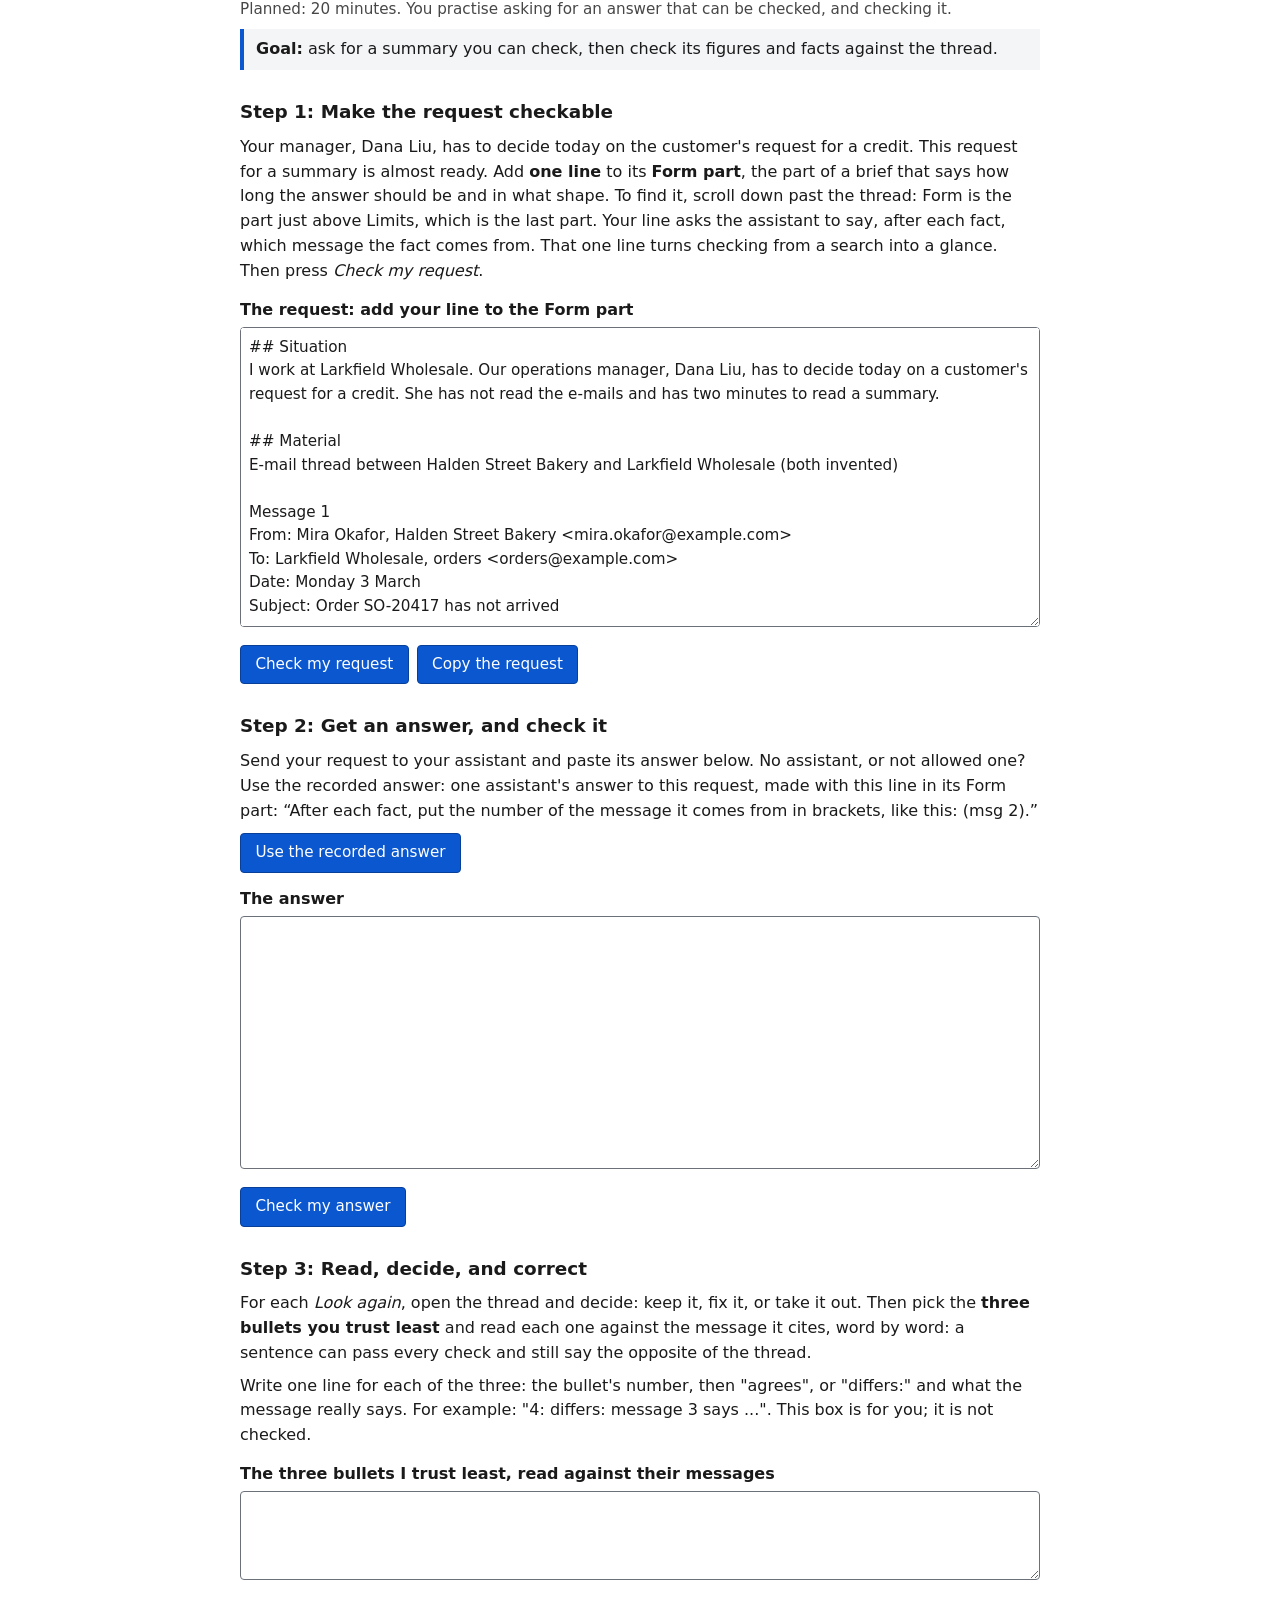
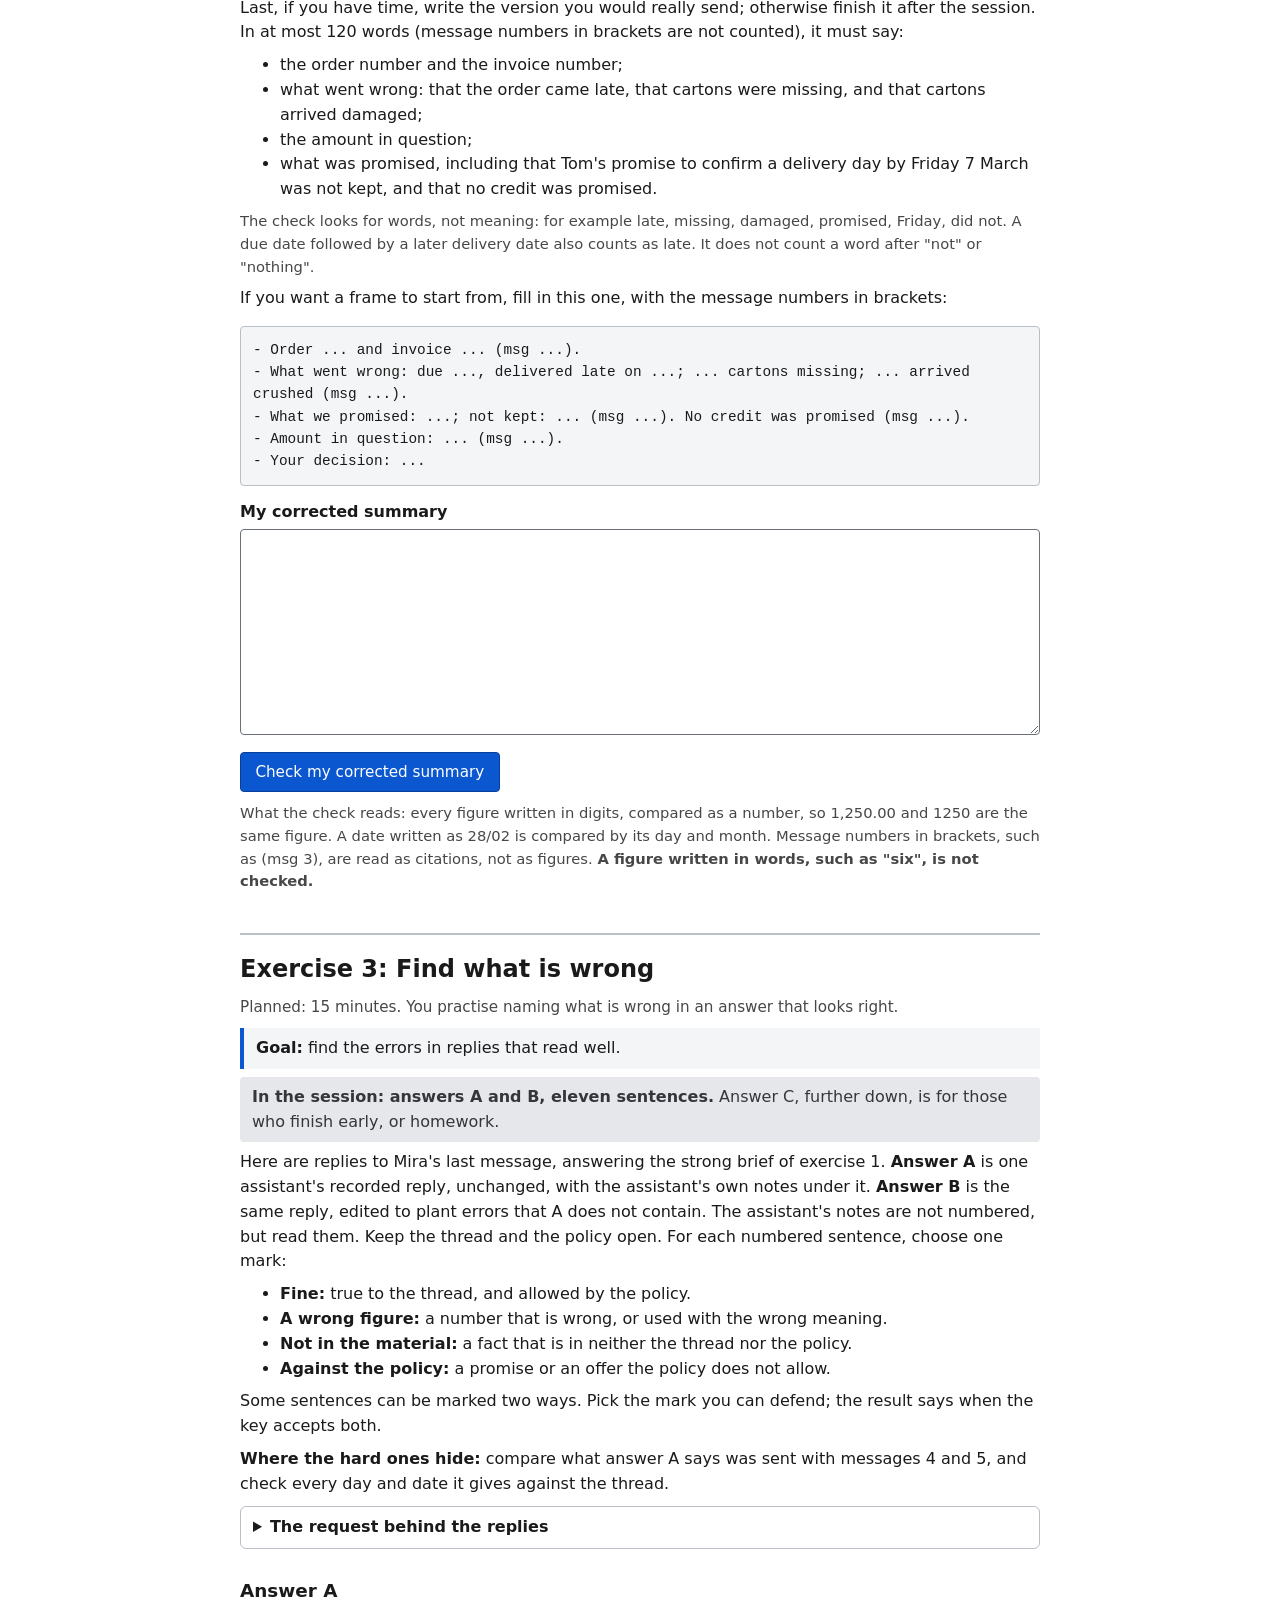
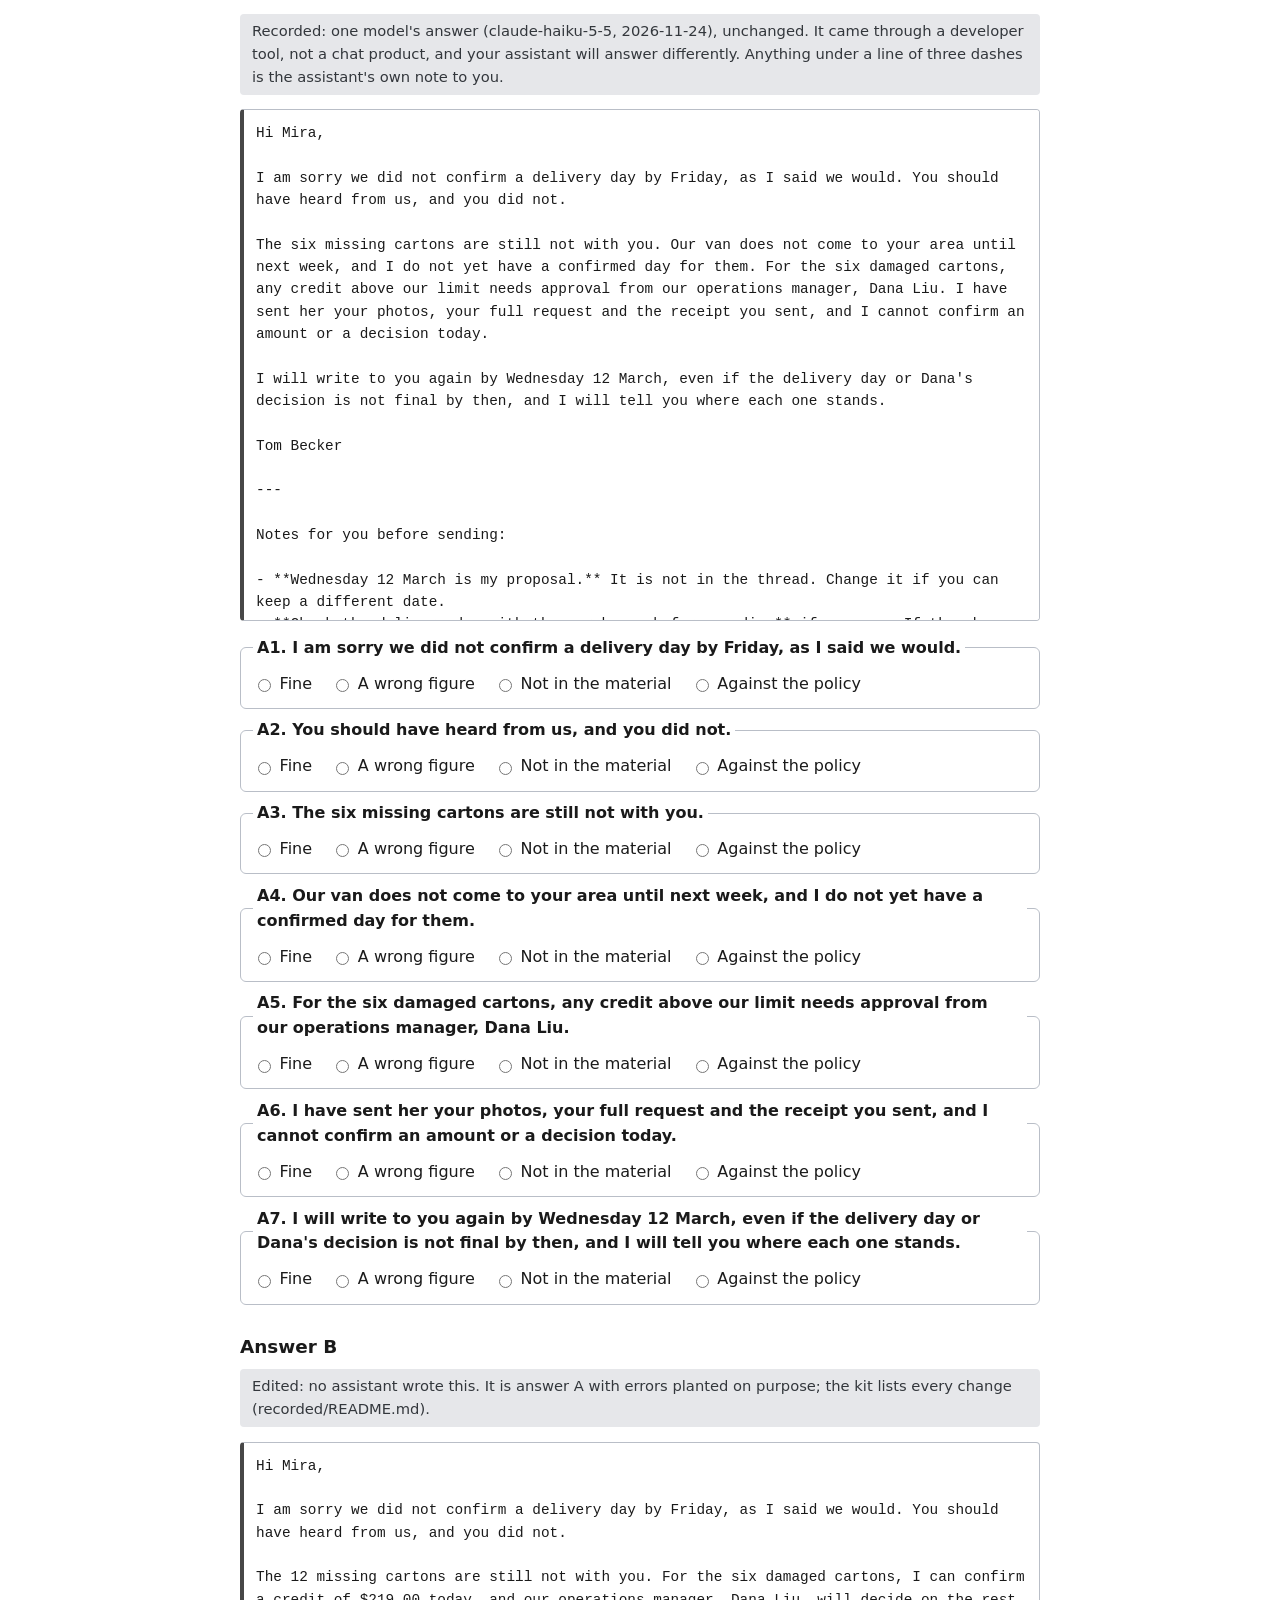
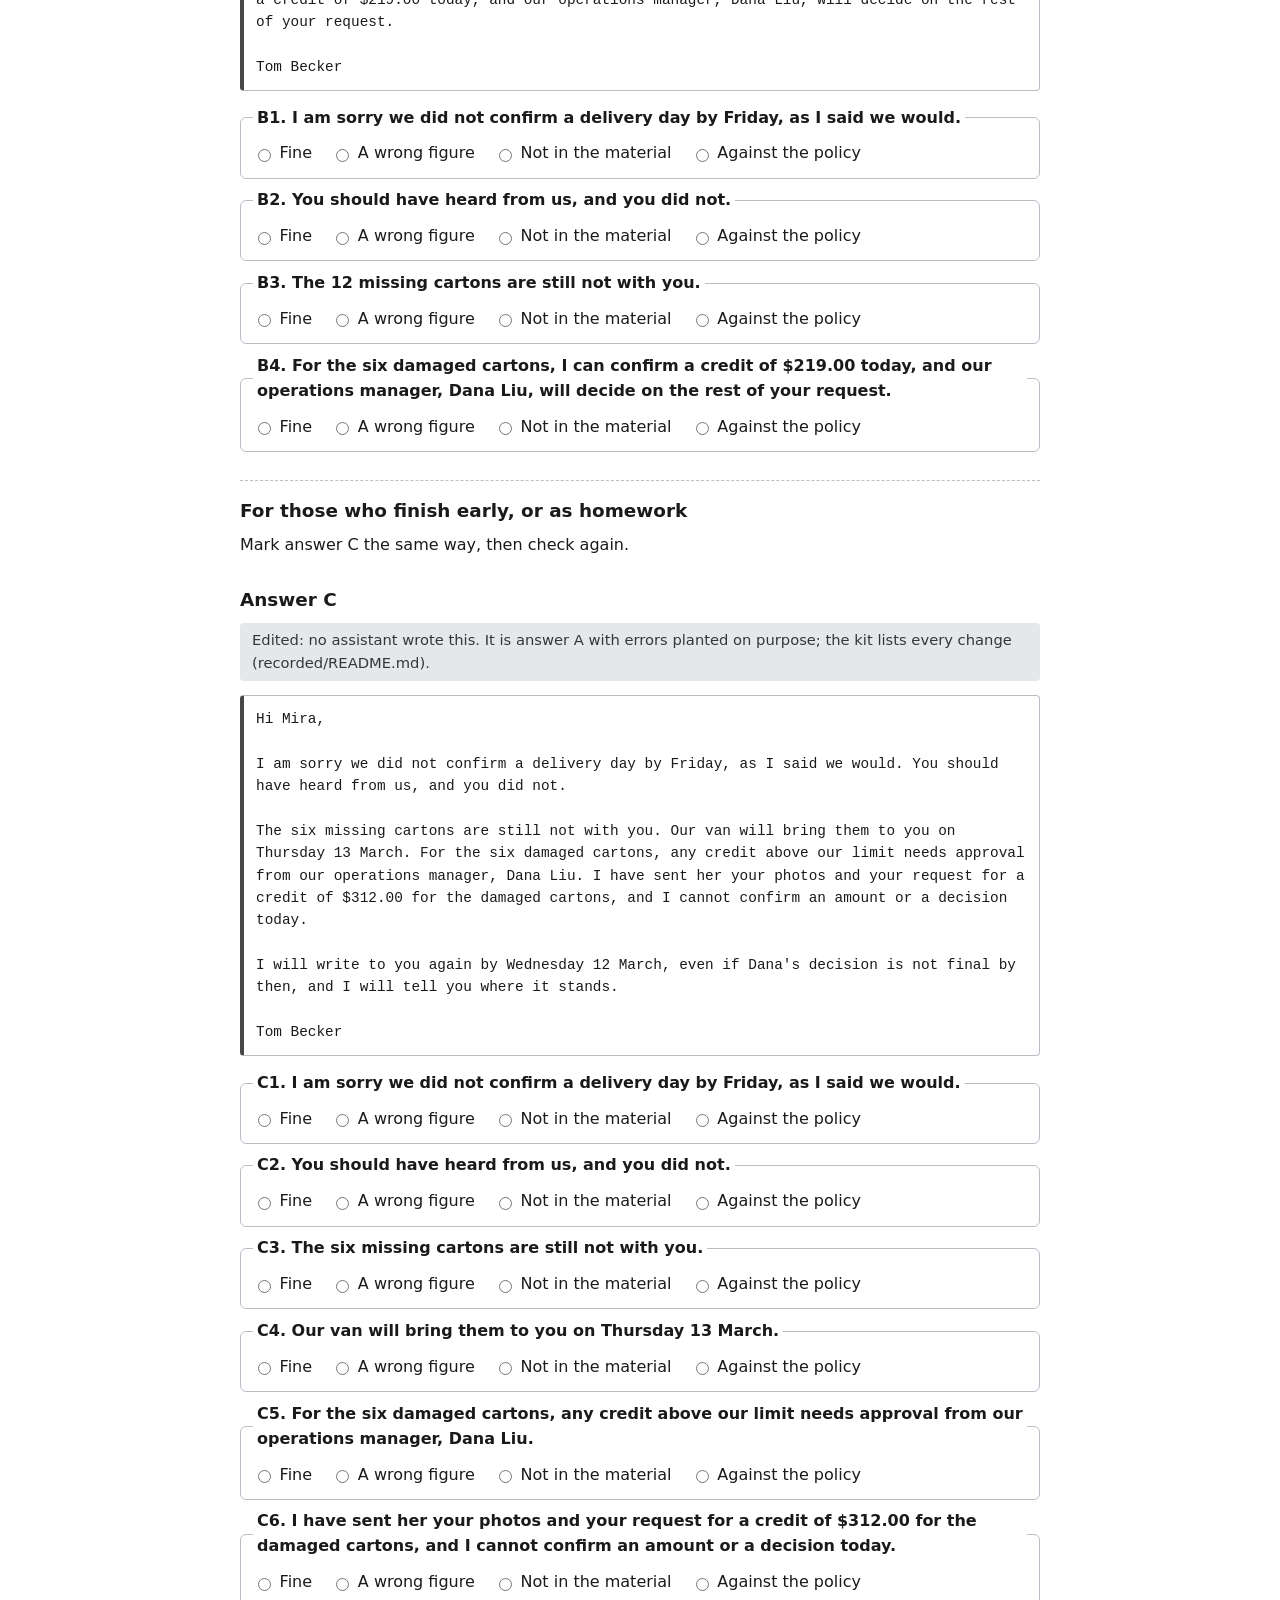
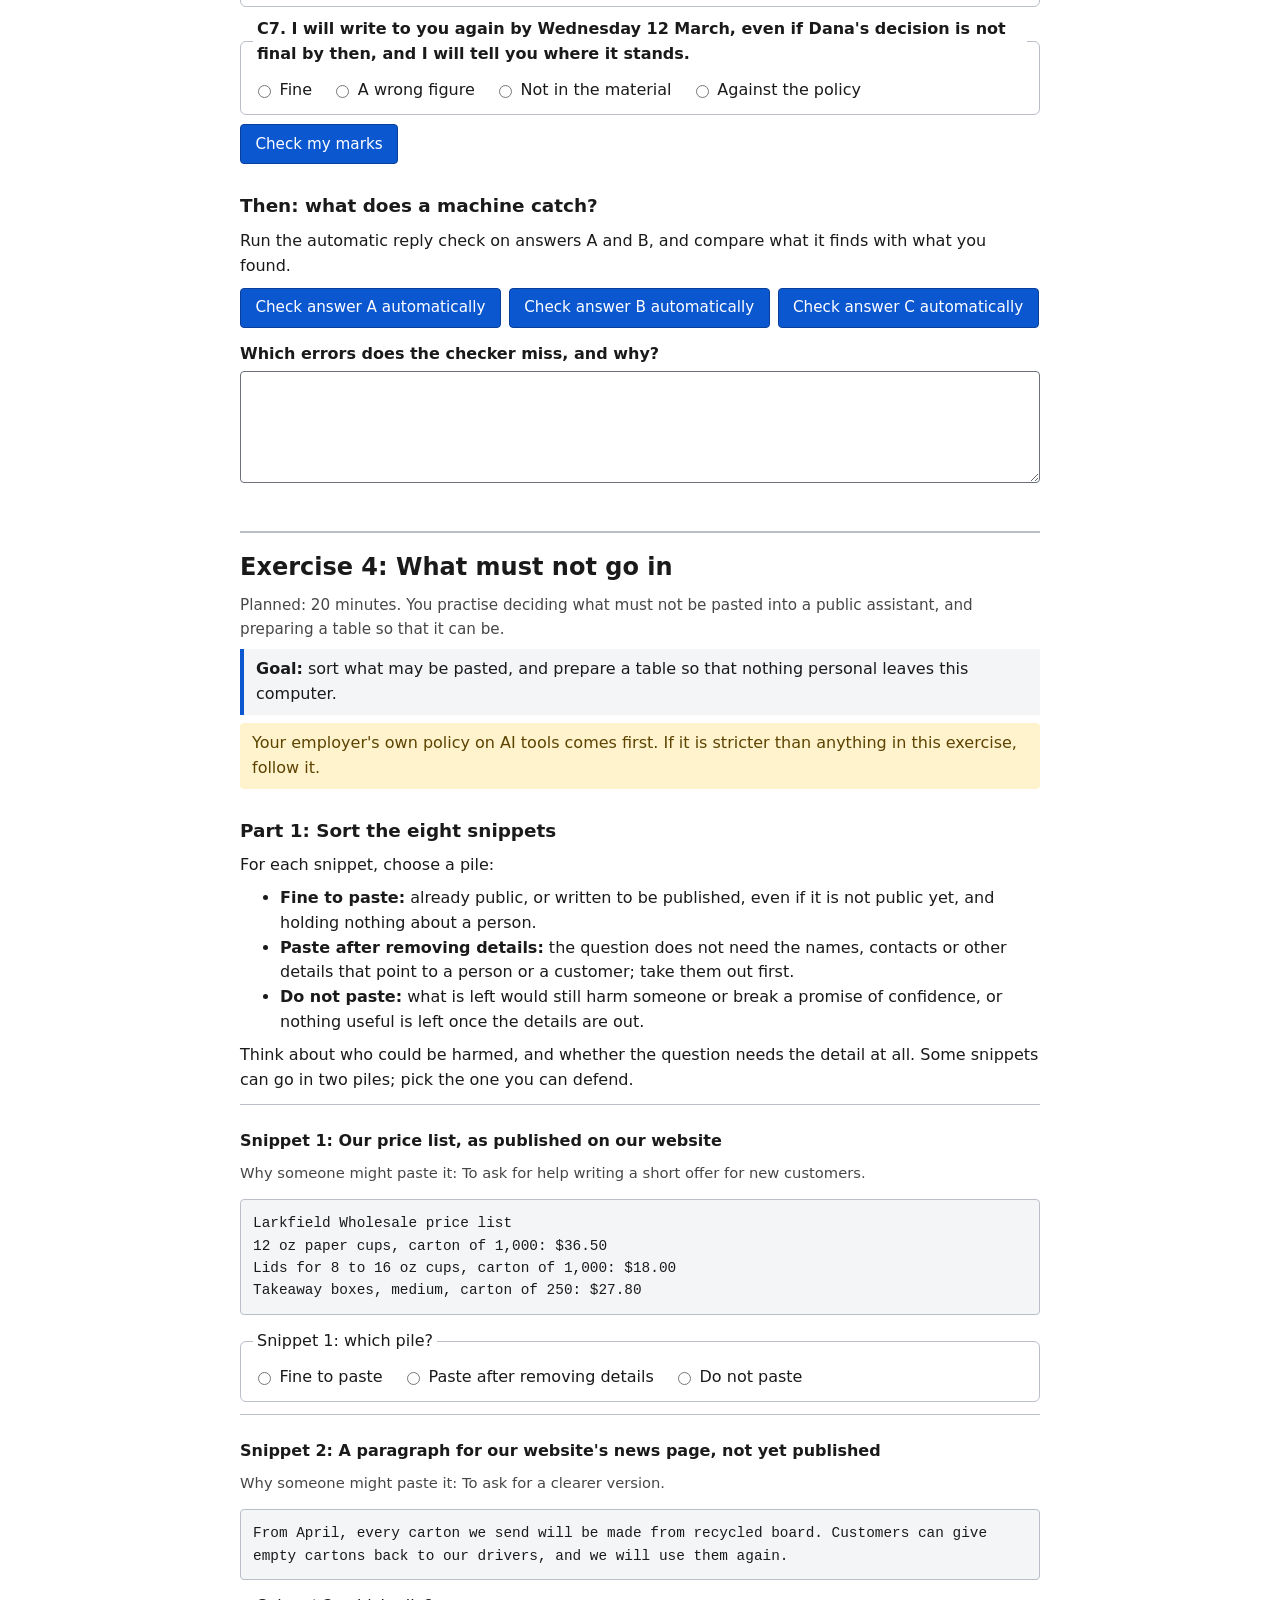
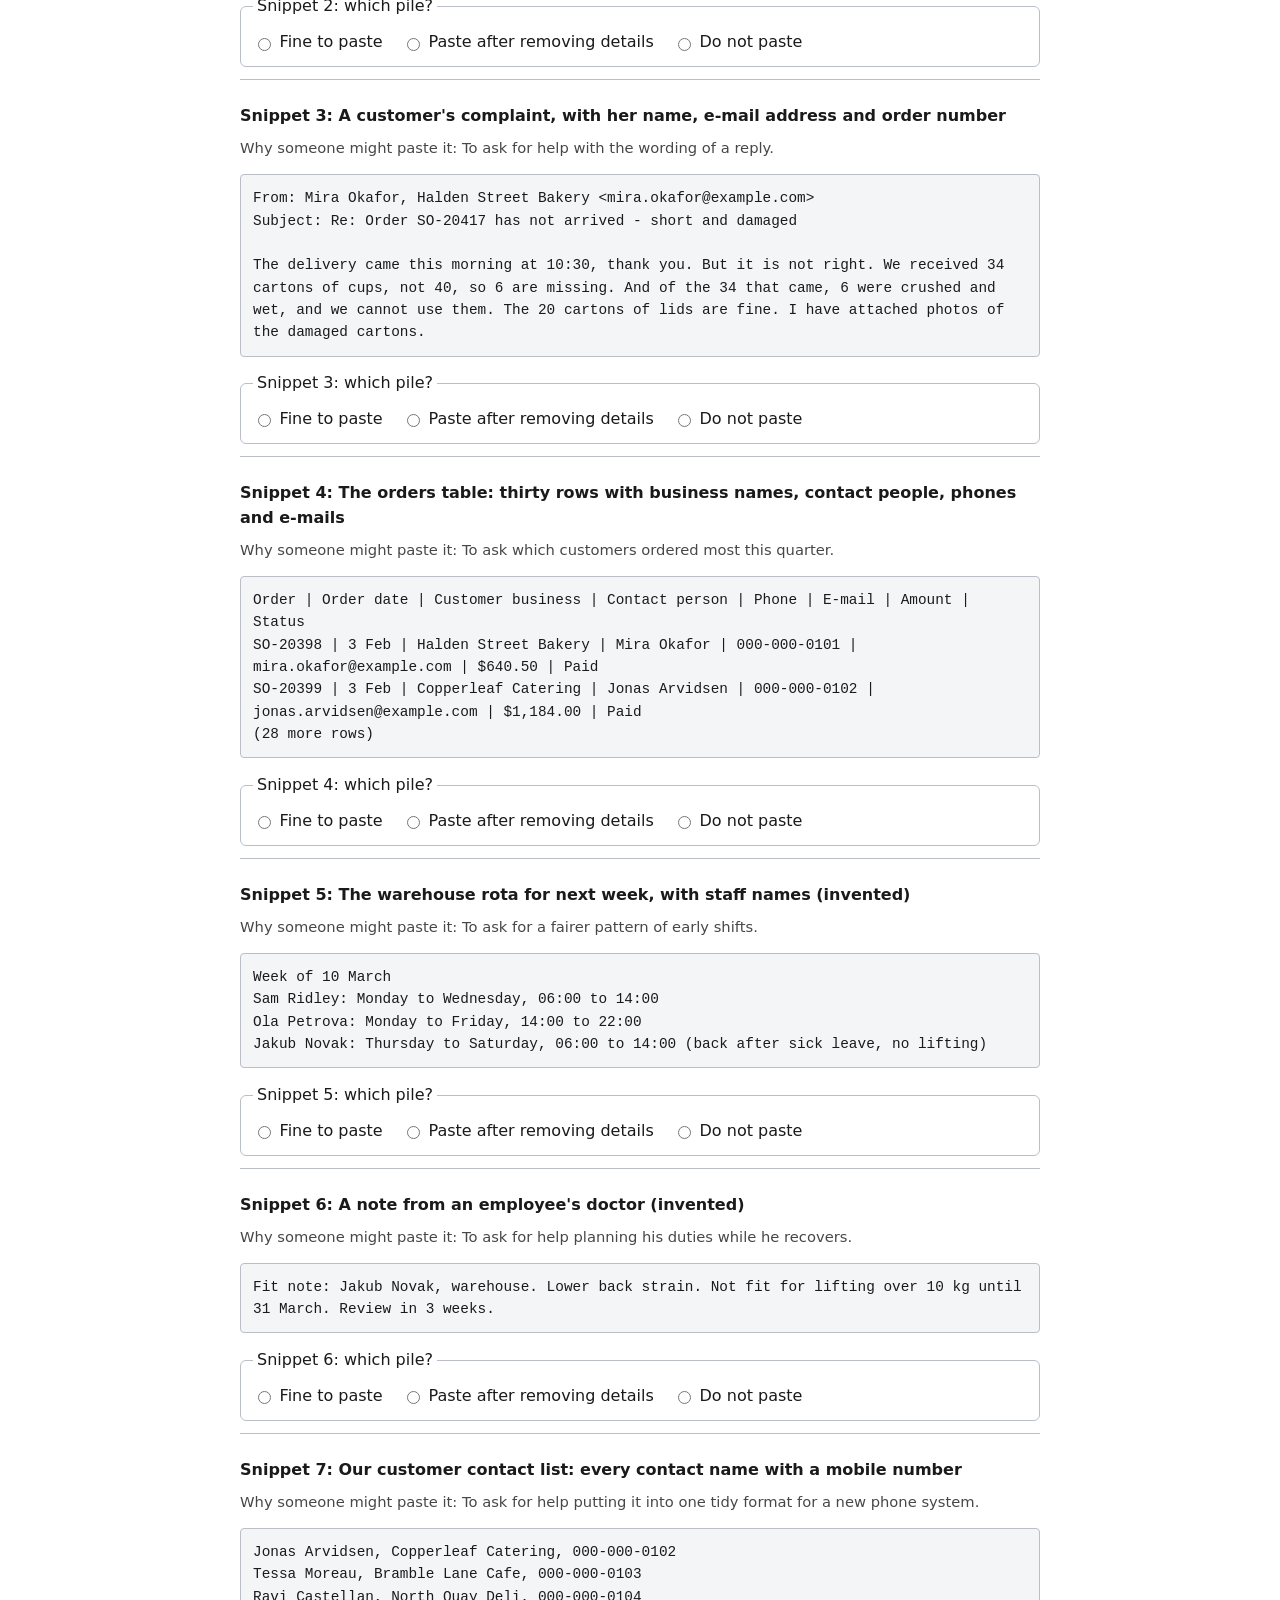
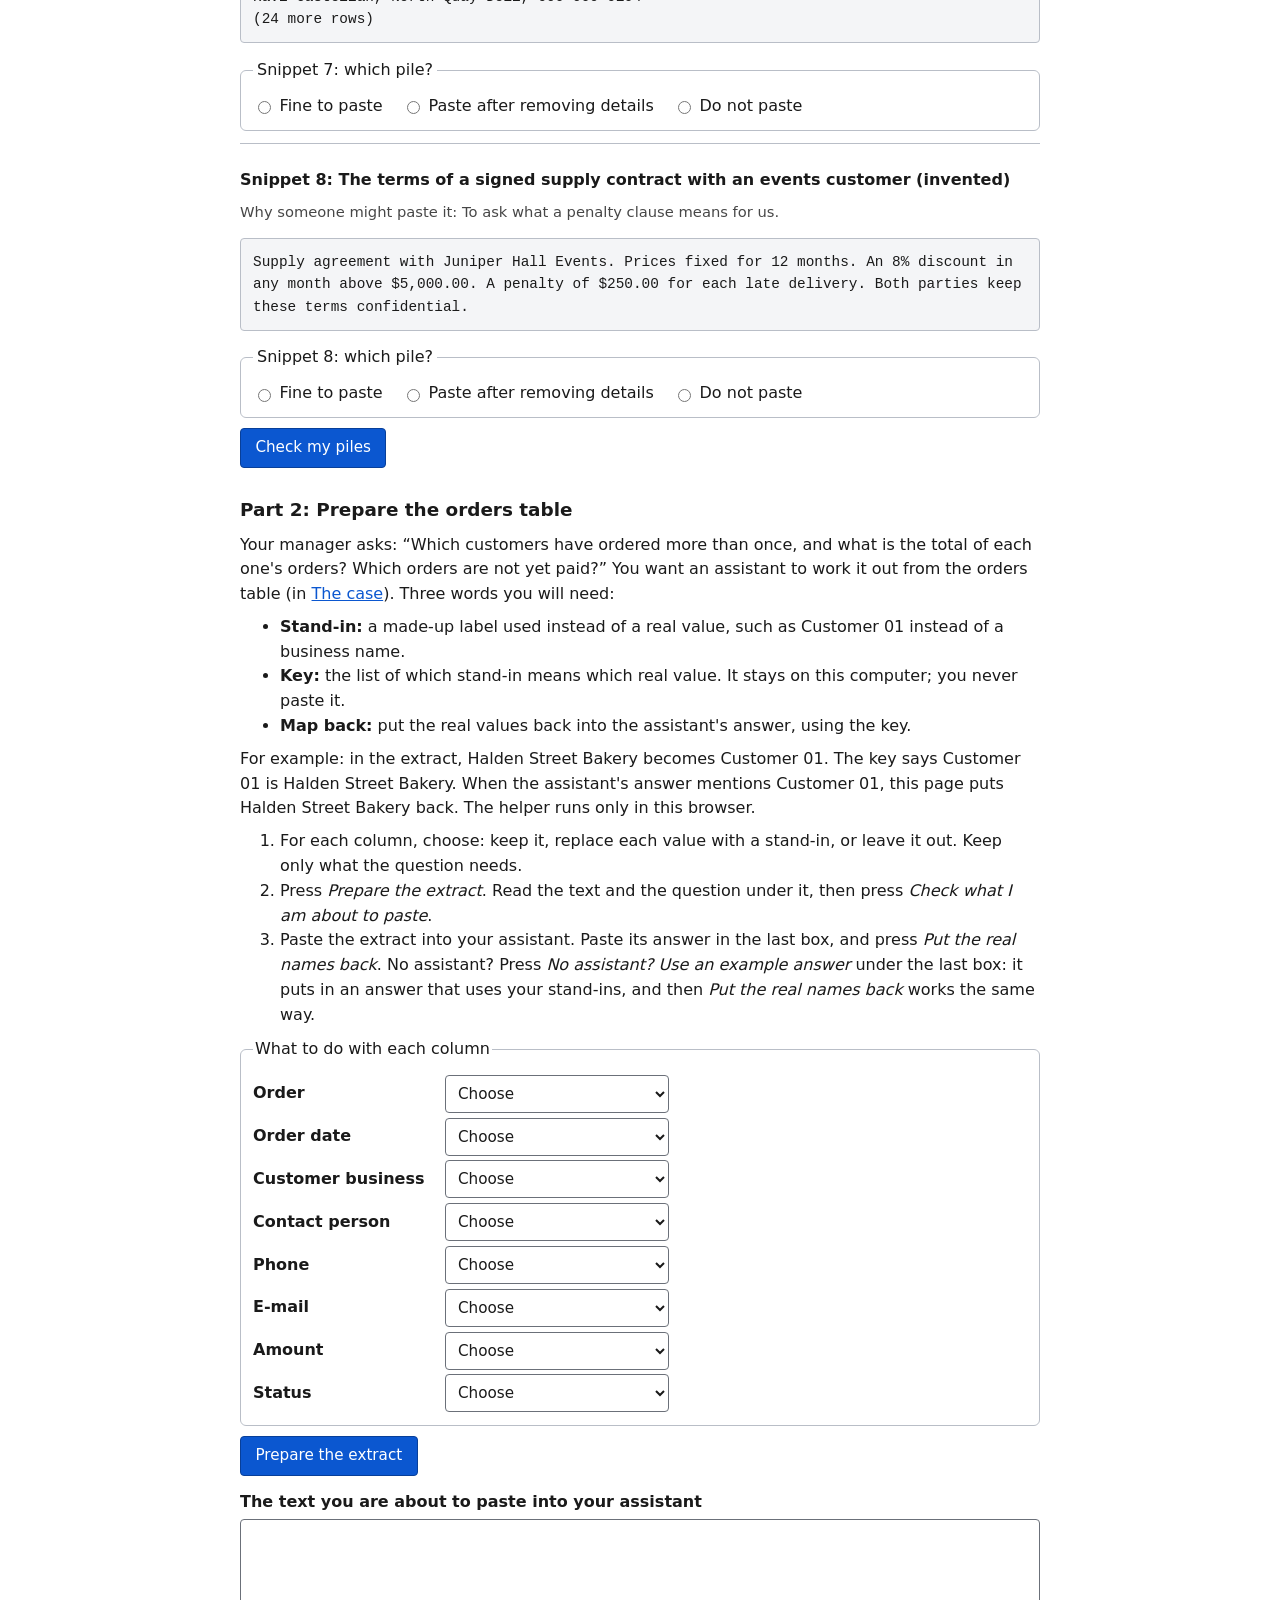
==== commit 72899161: "Exercise 2: write the corrected summary if there is time, otherwise afterwards Step 3 asked for a de" ====
--- a/participant/workbook/index.html
+++ b/participant/workbook/index.html
@@ -211,7 +211,7 @@
   <p>Write one line for each of the three: the bullet's number, then "agrees", or "differs:" and what the message really says. For example: "4: differs: message 3 says ...". This box is for you; it is not checked.</p>
   <label for="ex2-trust">The three bullets I trust least, read against their messages</label>
   <textarea id="ex2-trust" rows="3" data-save></textarea>
-  <p>Last, write the version you would really send. In at most <span data-fact="wordLimit"></span> words (message numbers in brackets are not counted), it must say:</p>
+  <p>Last, if you have time, write the version you would really send; otherwise finish it after the session. In at most <span data-fact="wordLimit"></span> words (message numbers in brackets are not counted), it must say:</p>
   <ul>
     <li>the order number and the invoice number;</li>
     <li>what went wrong: that the order came late, that cartons were missing, and that cartons arrived damaged;</li>
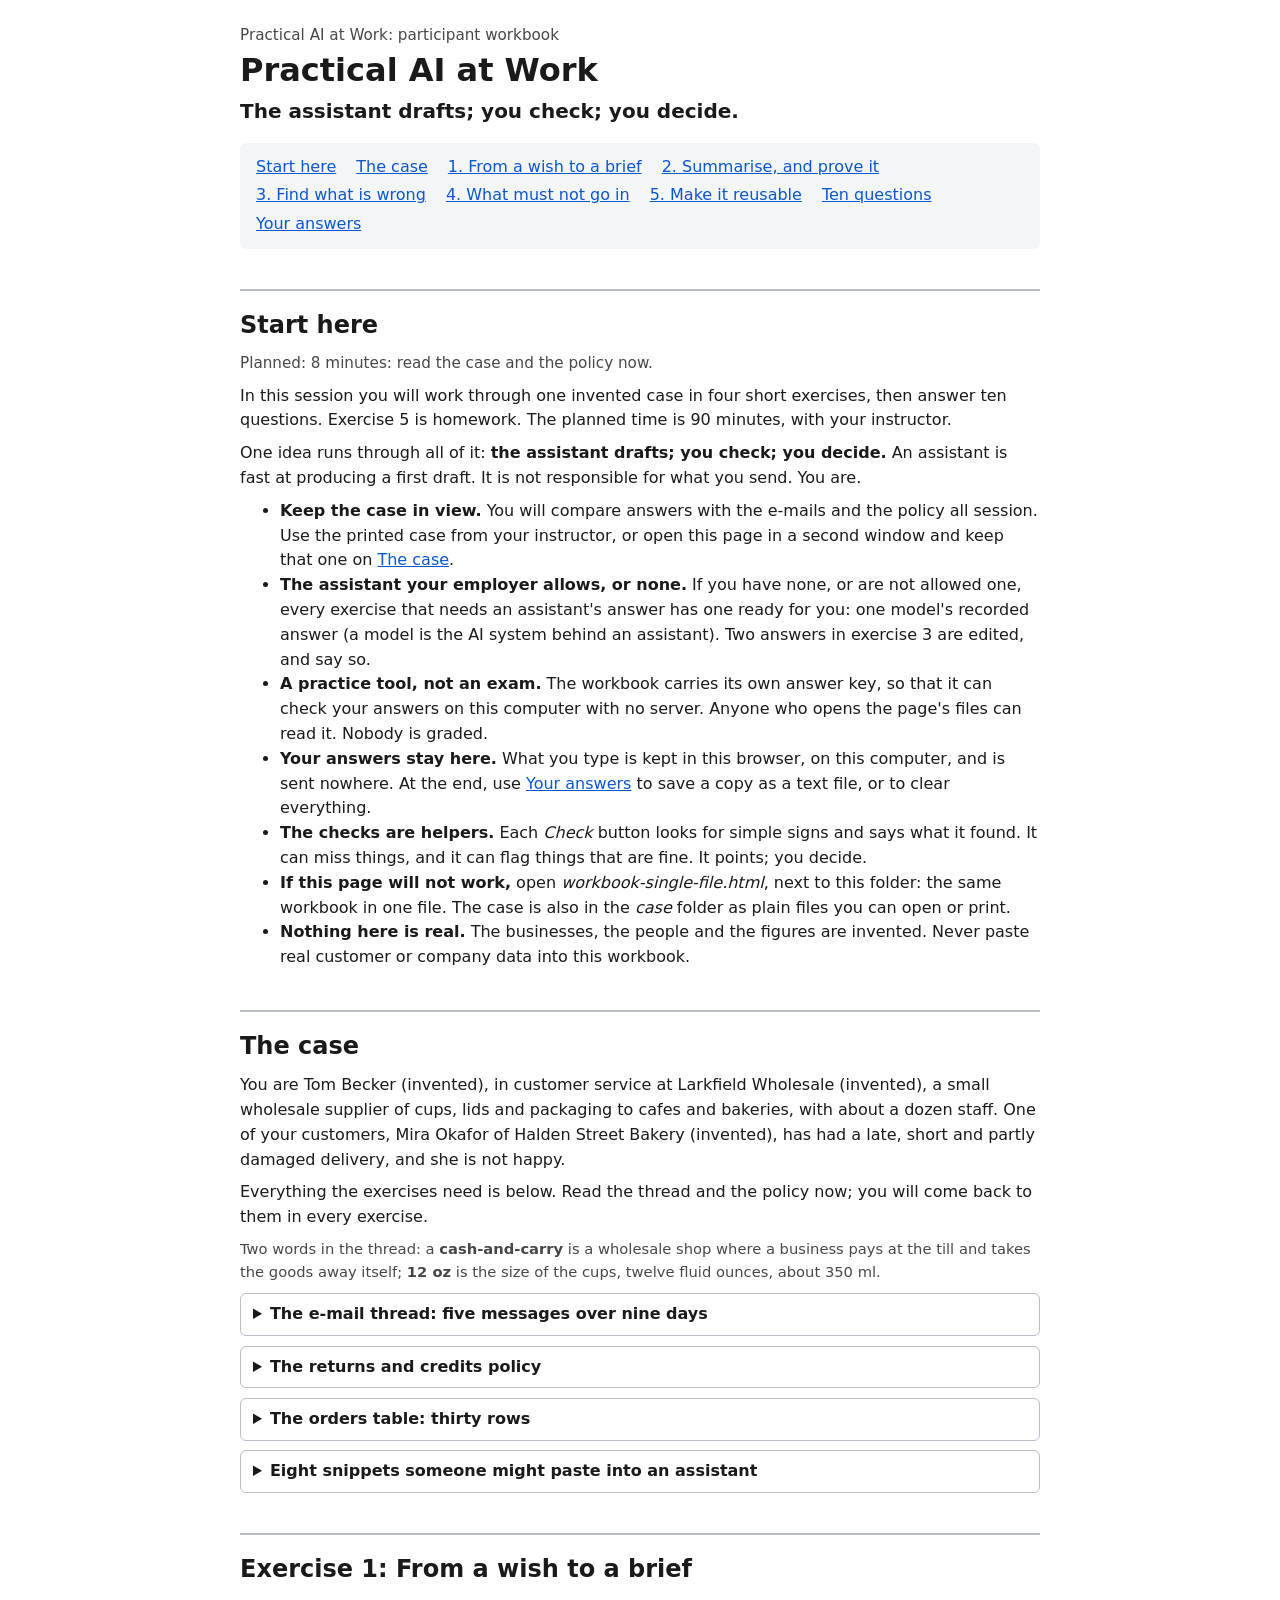
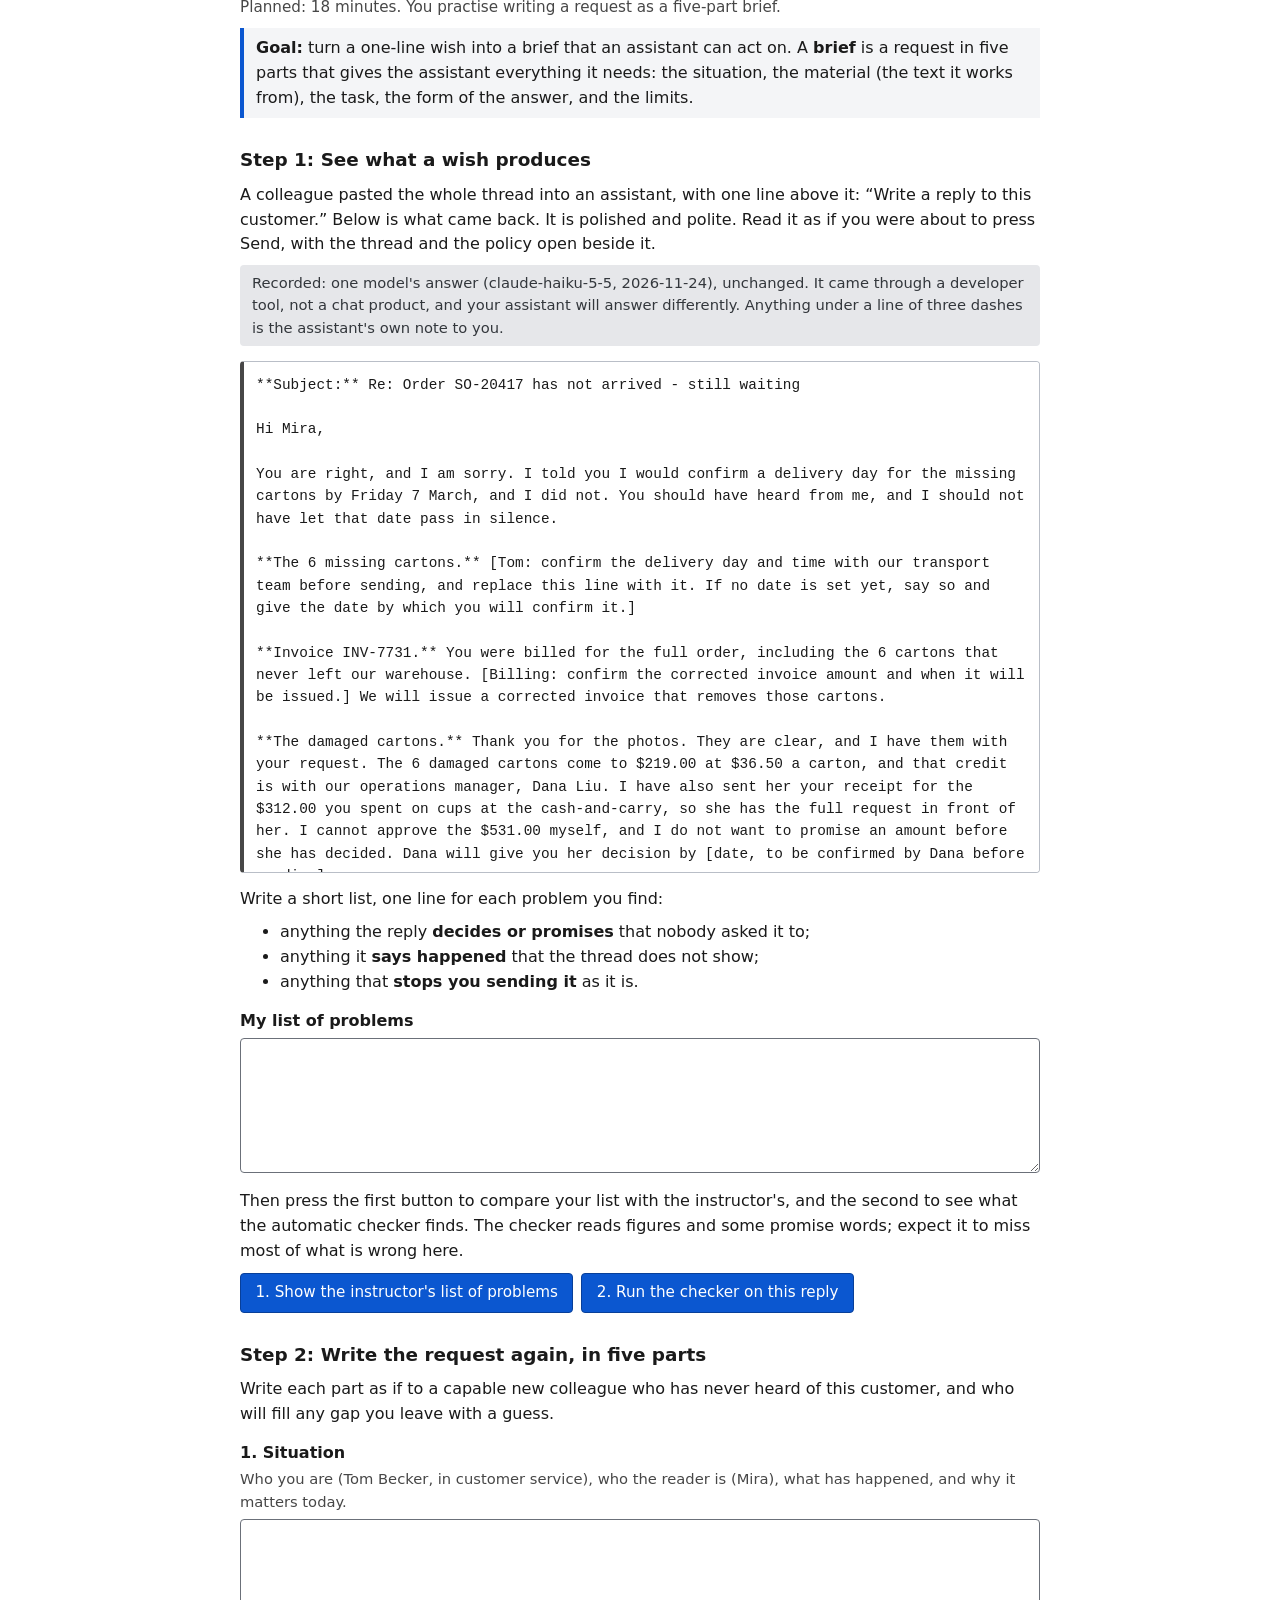
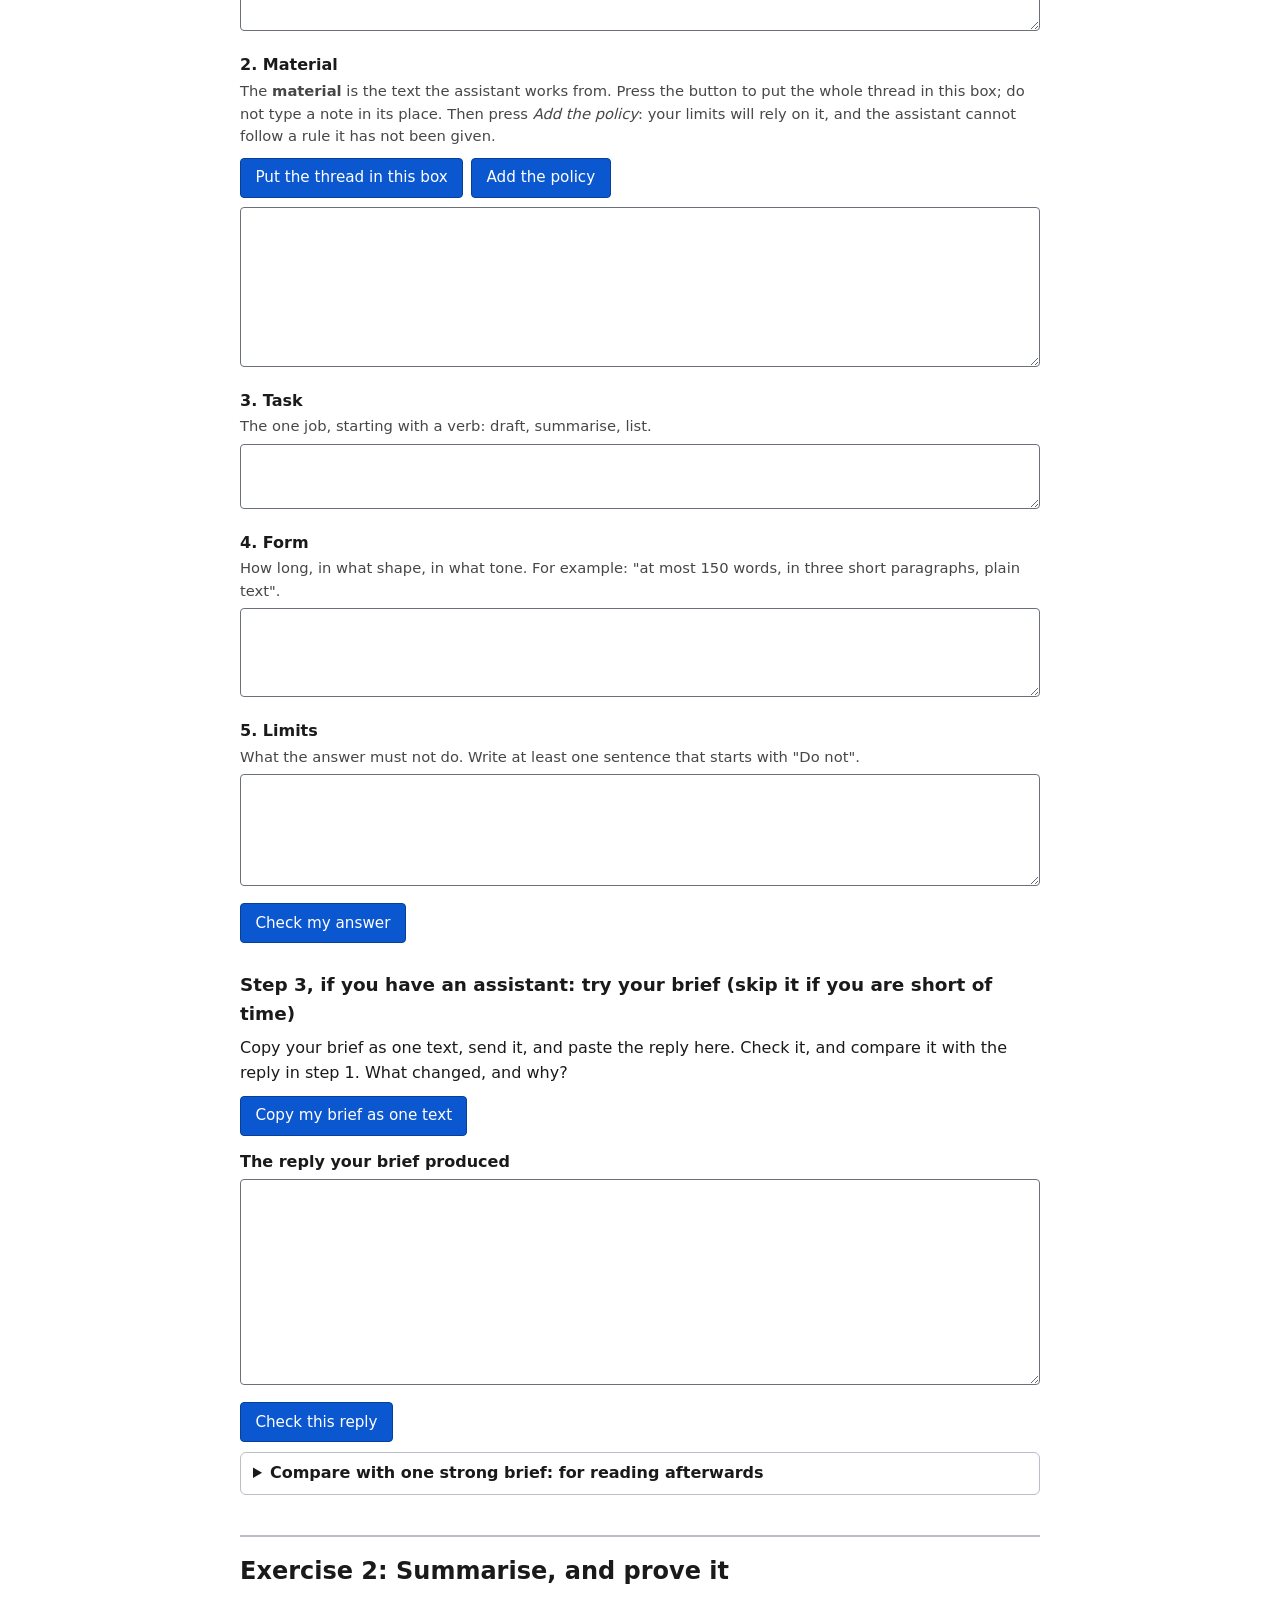
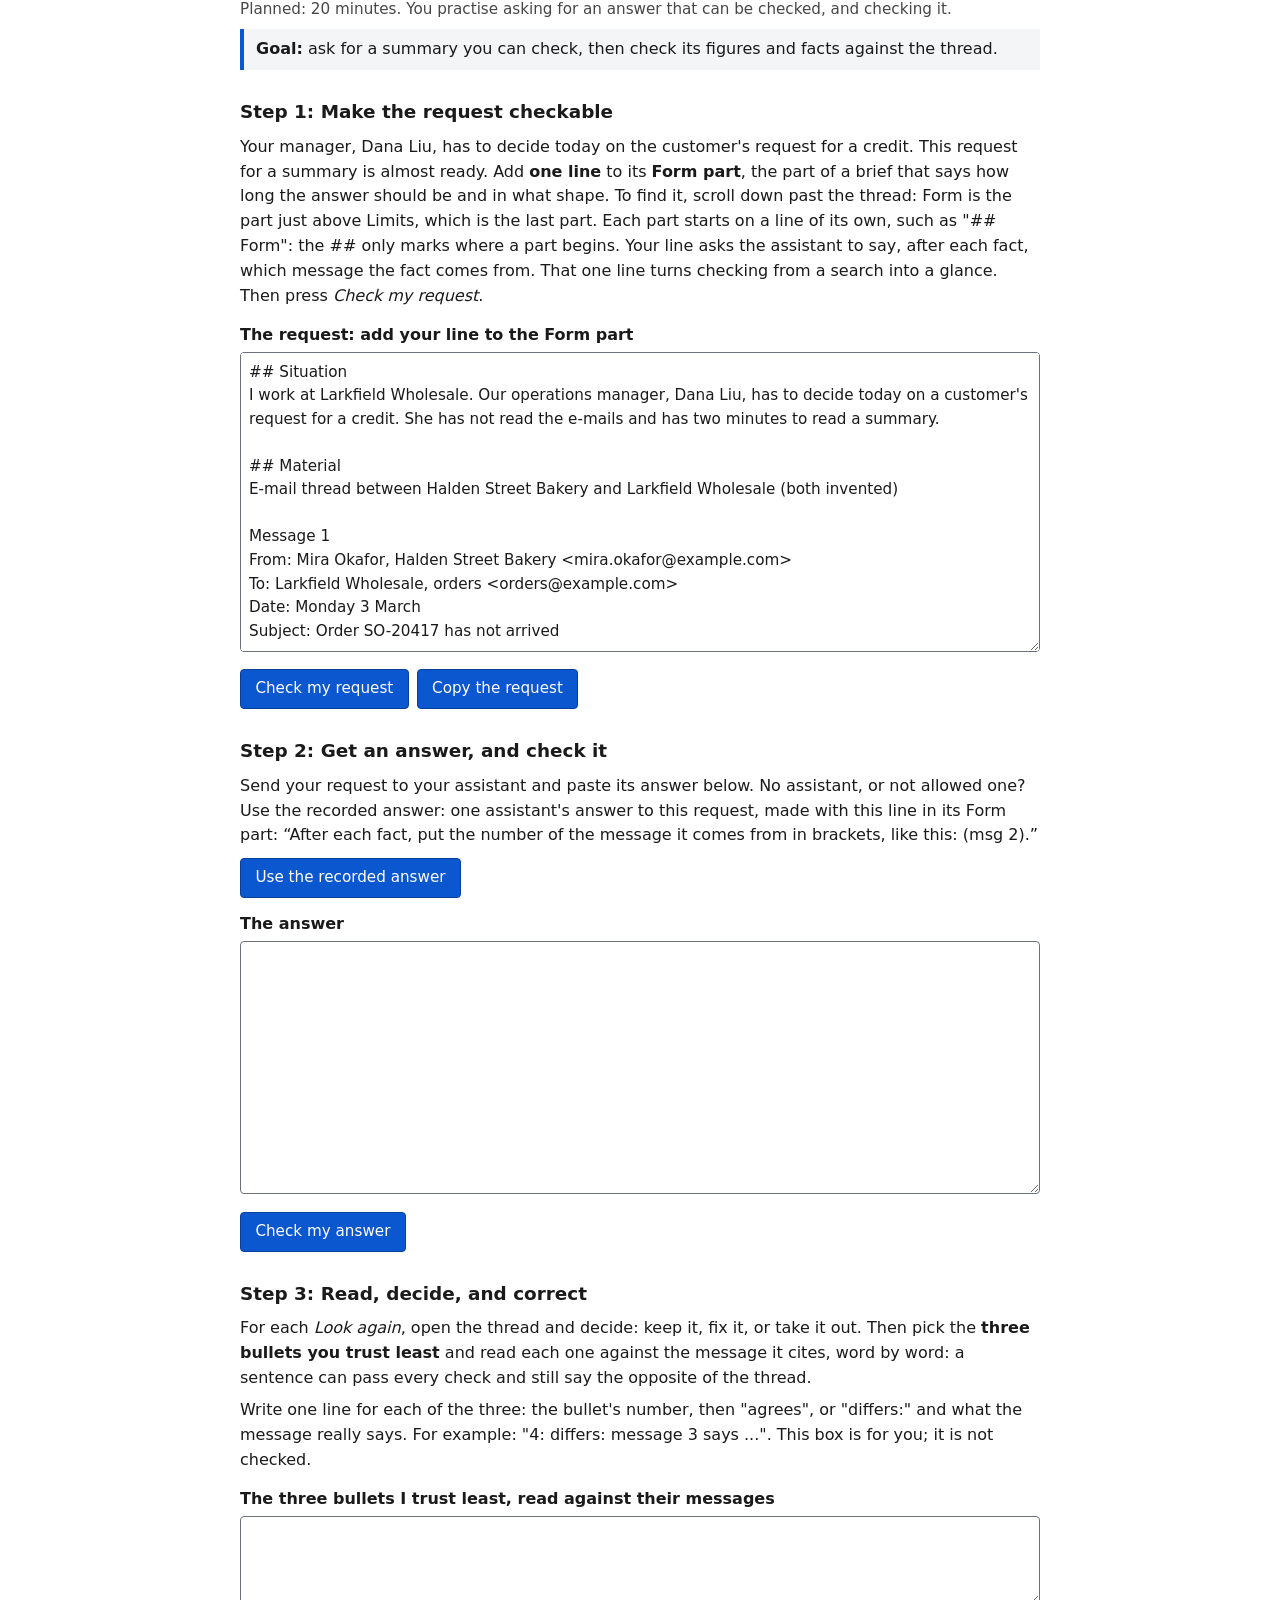
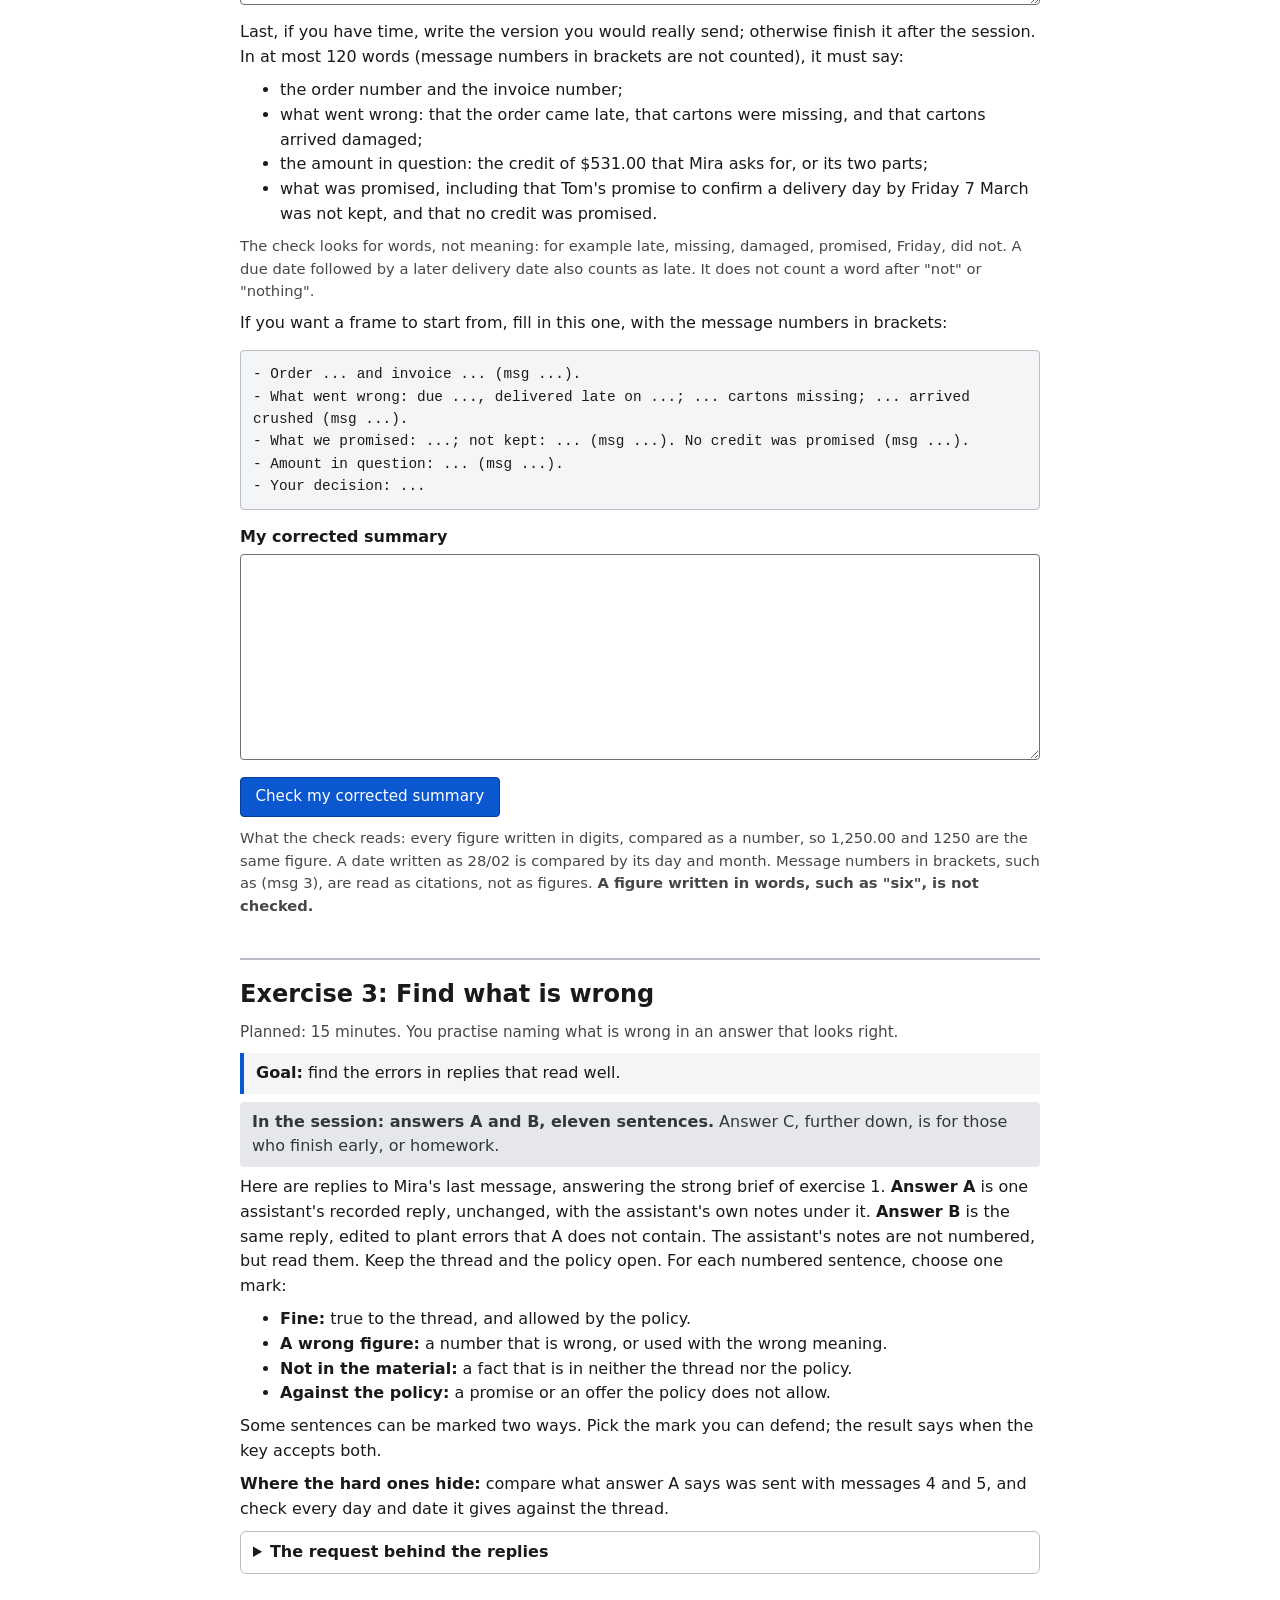
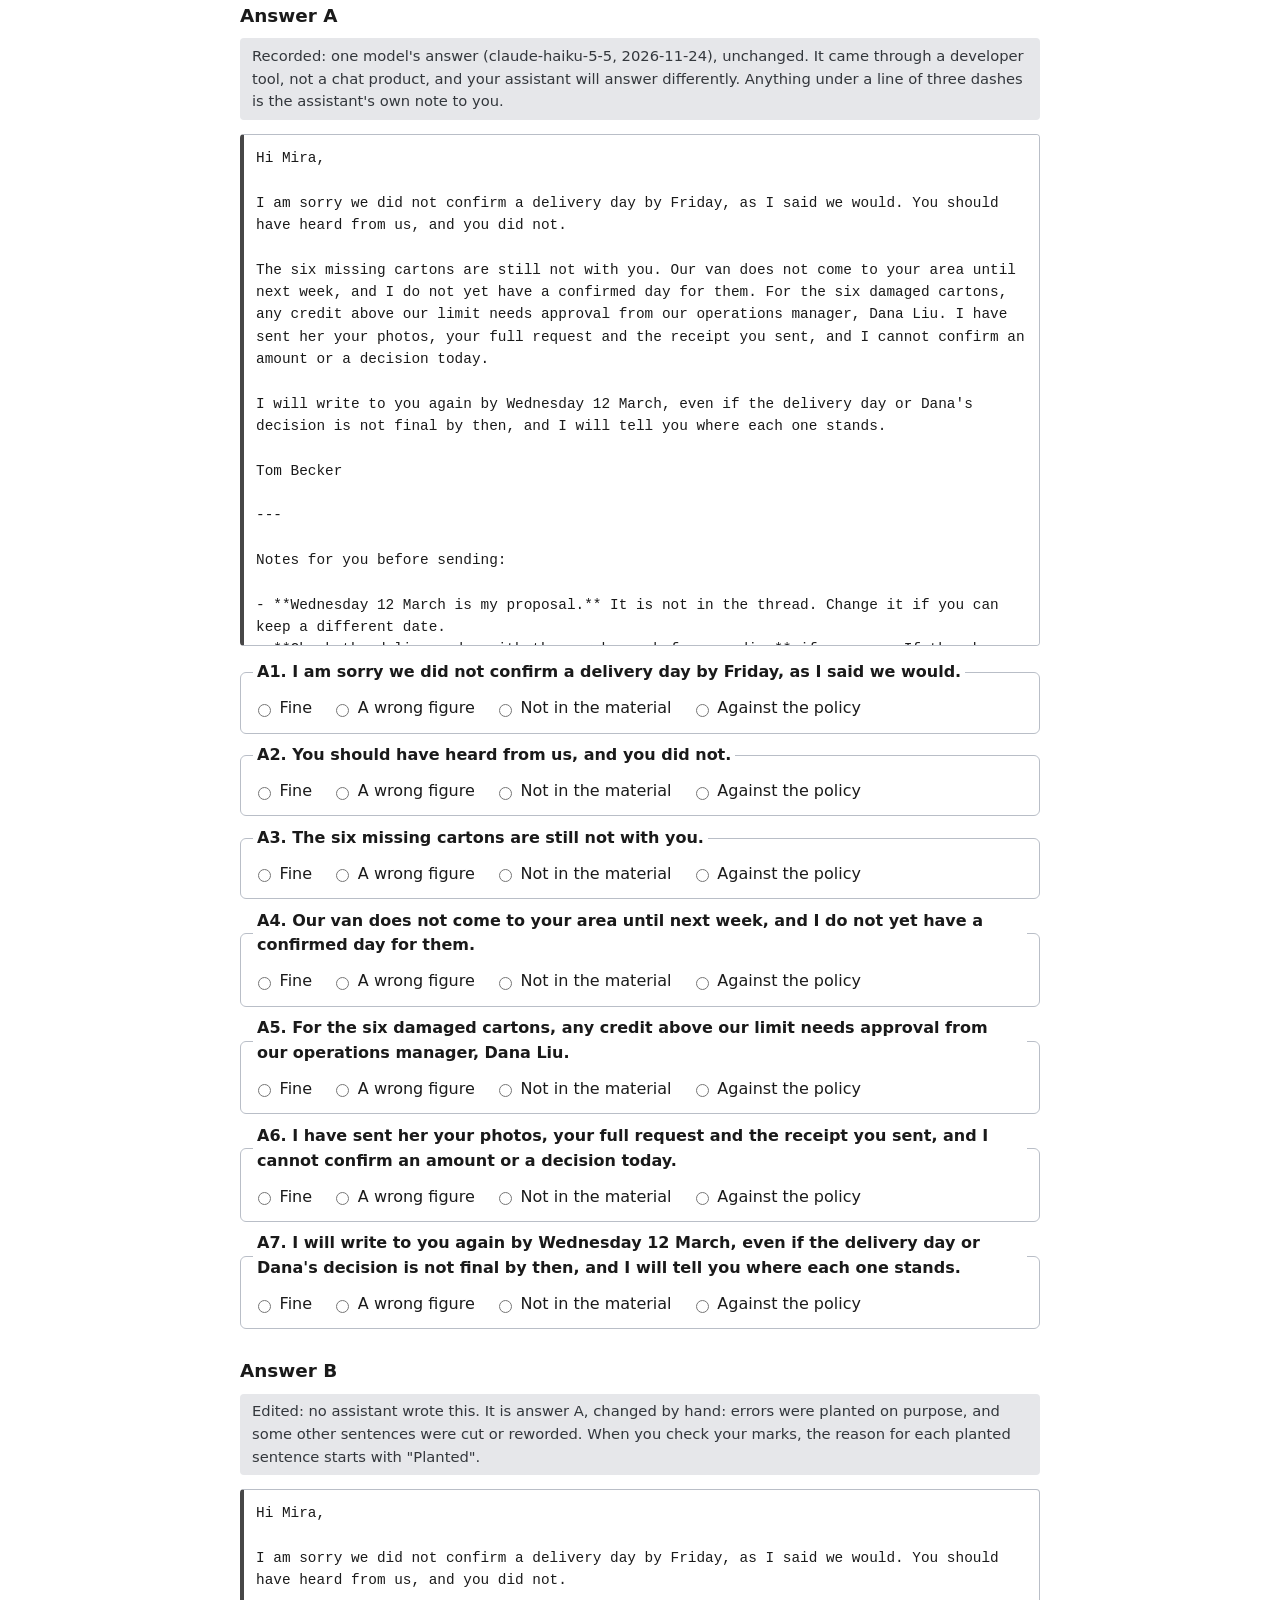
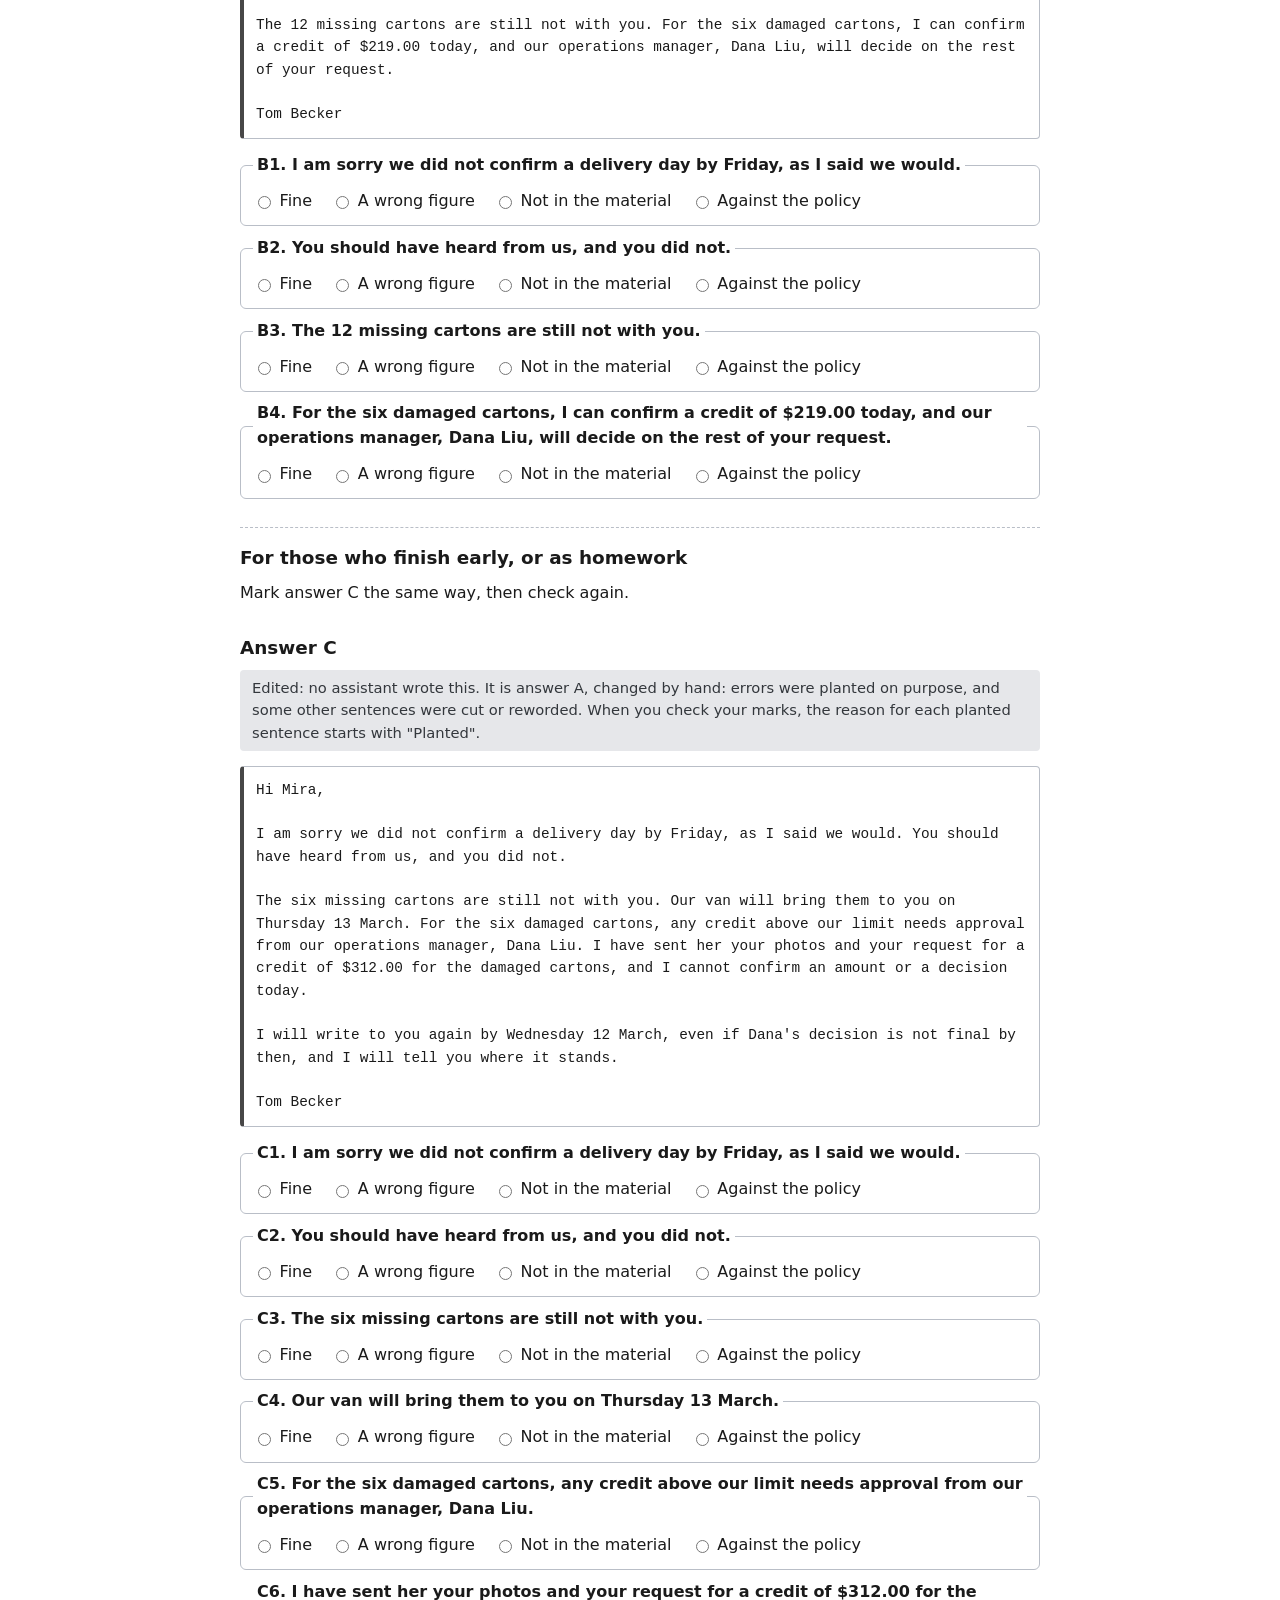
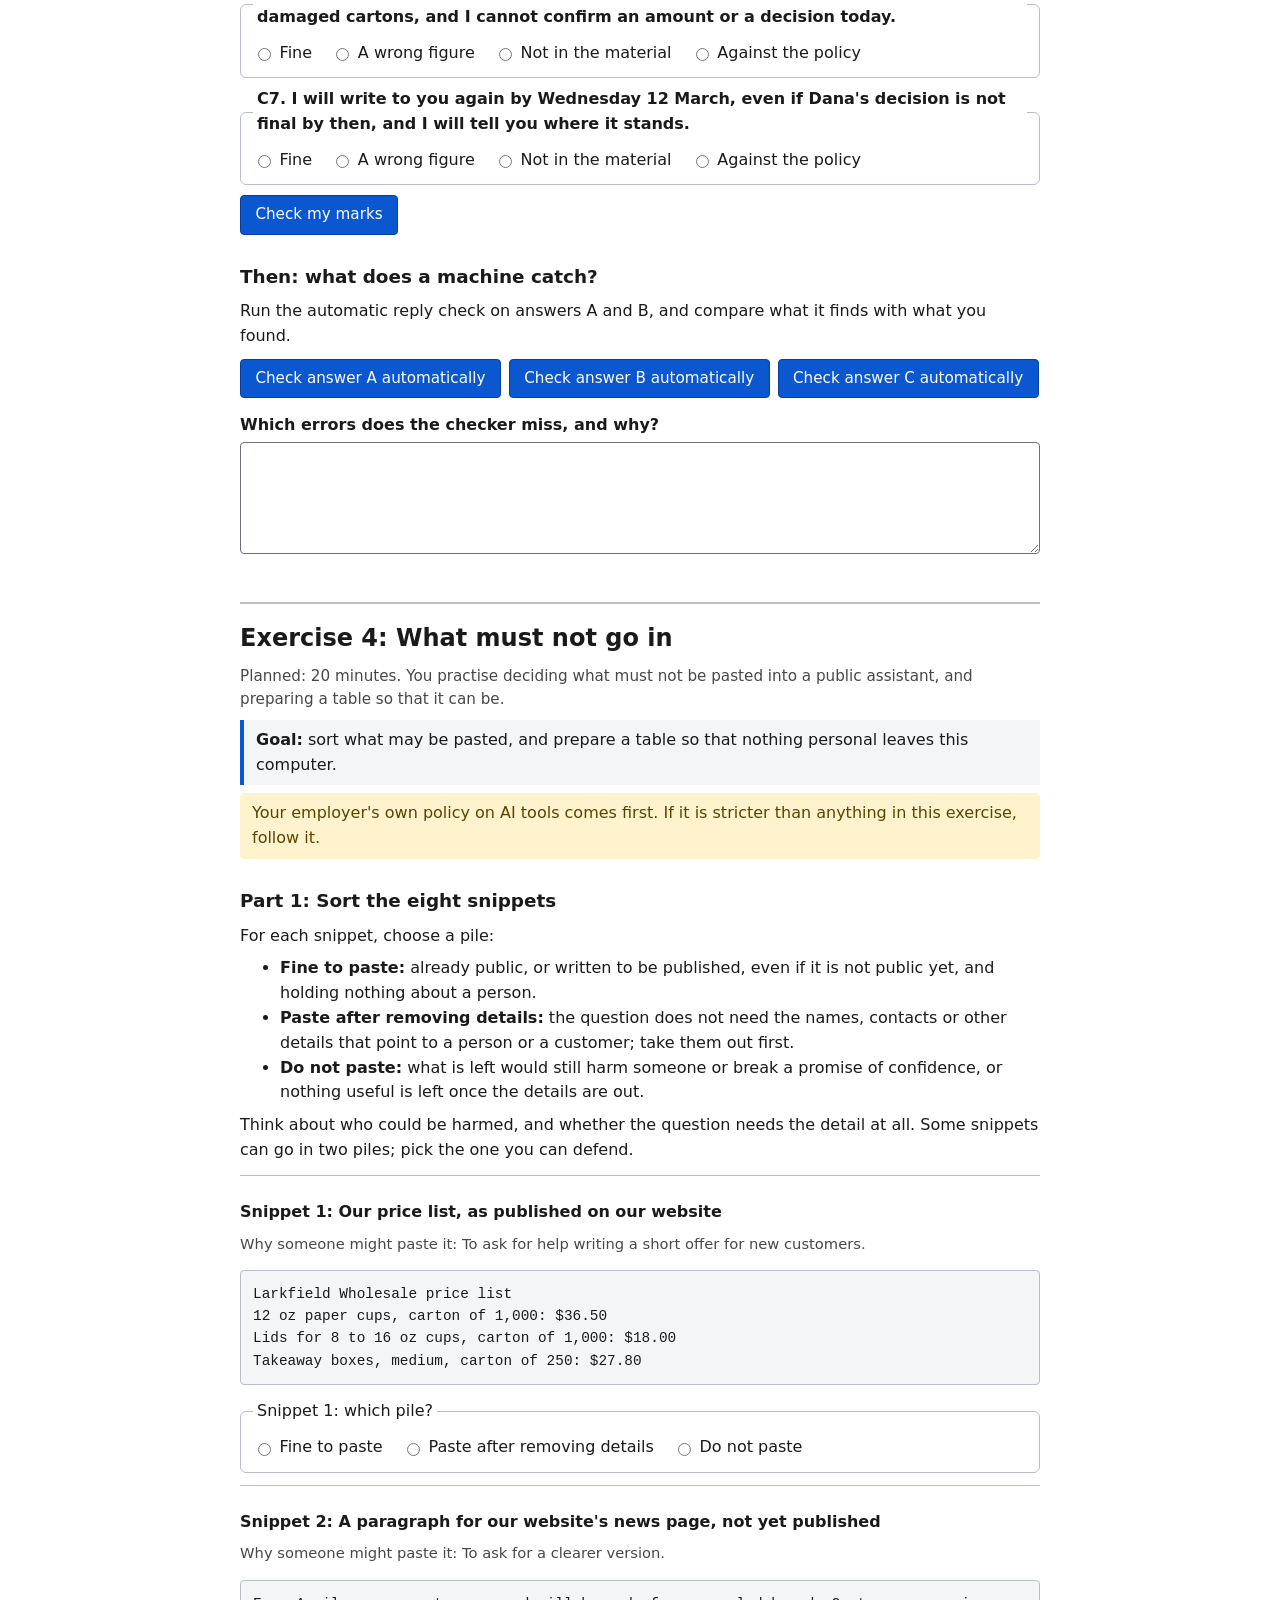
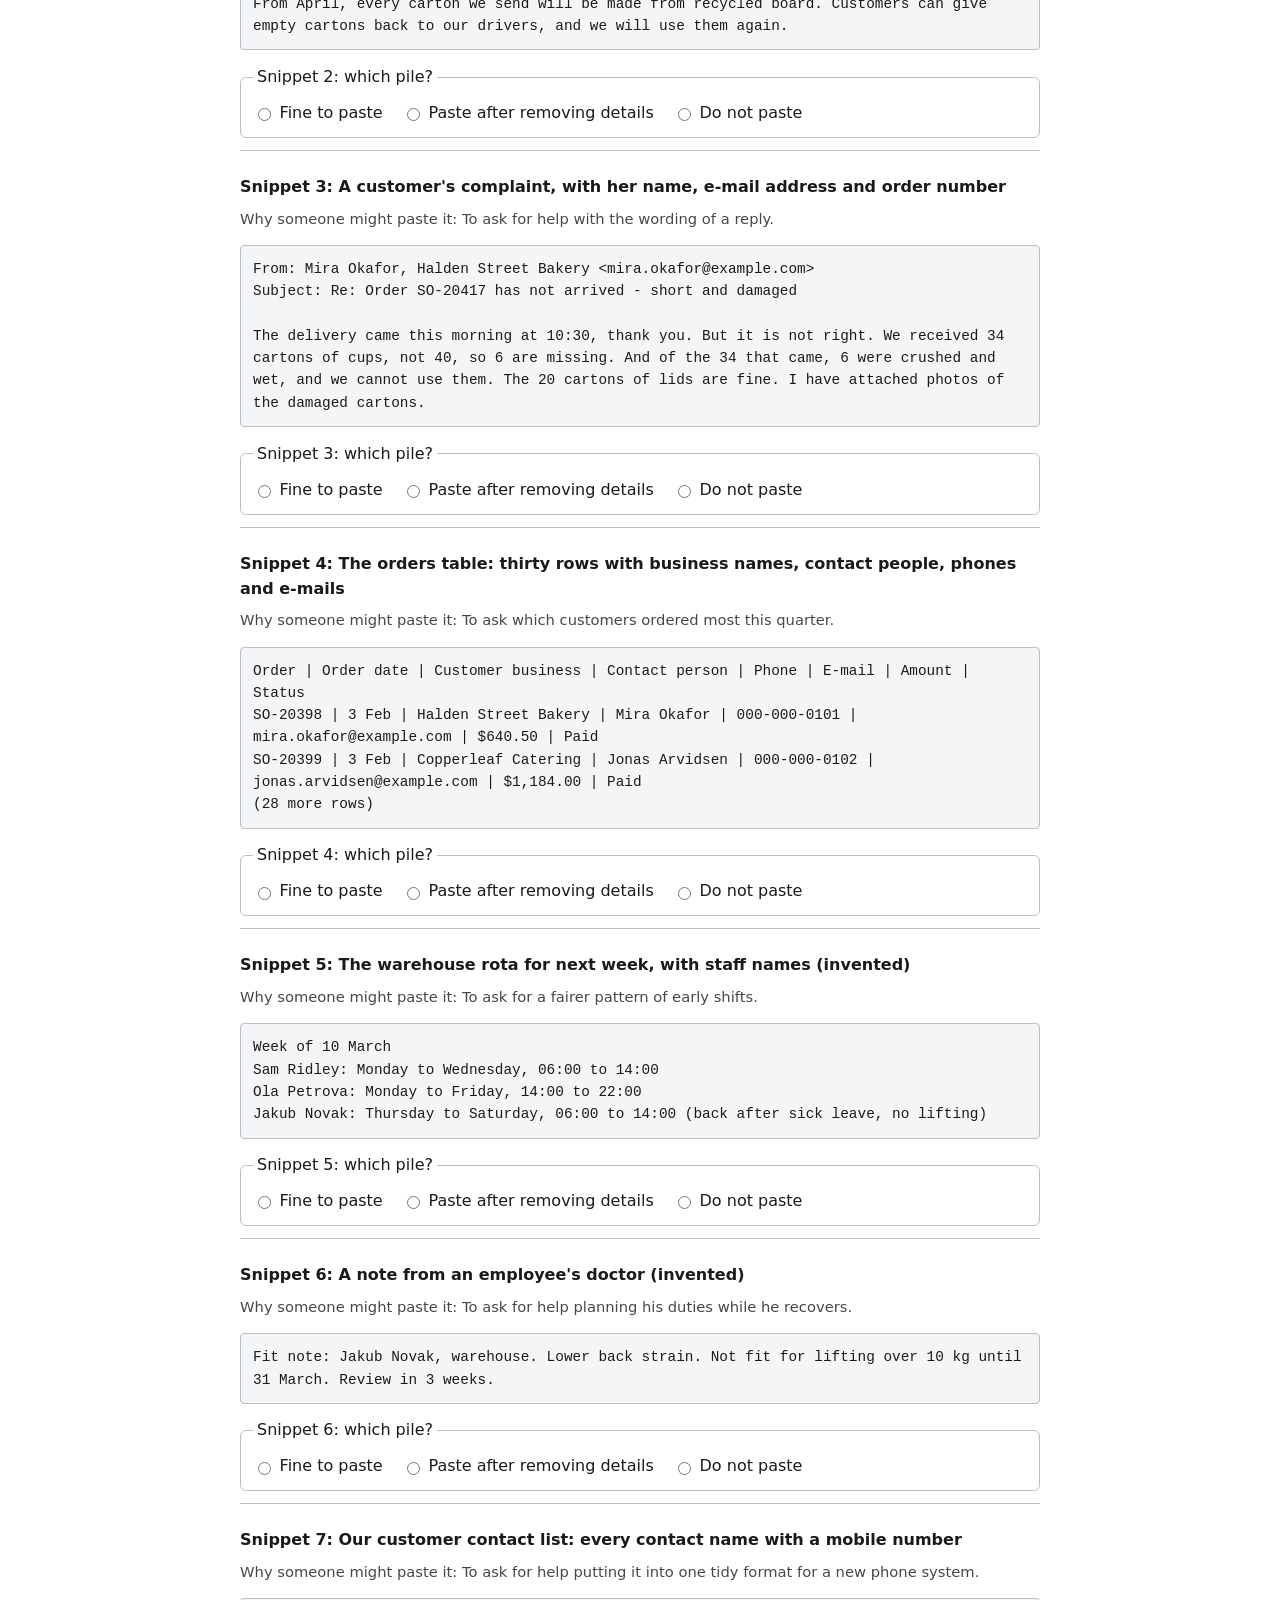
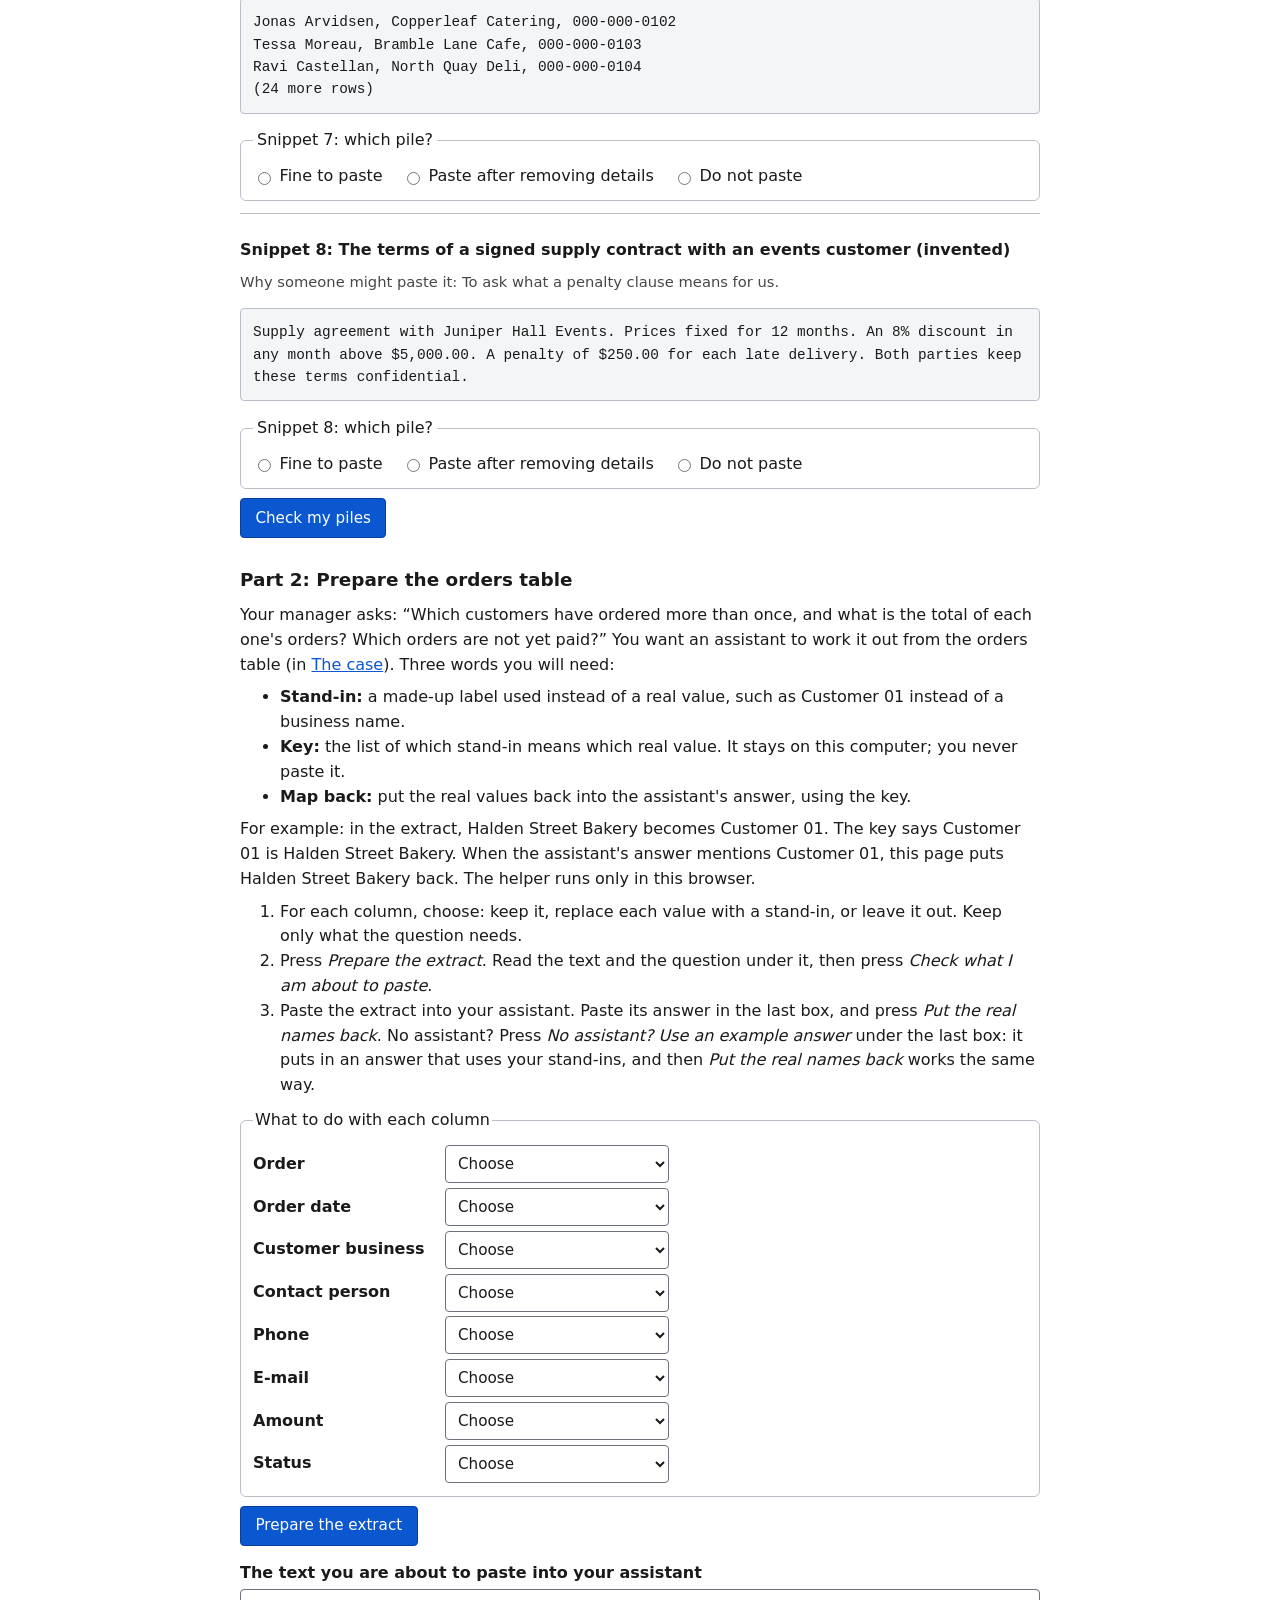
==== commit 22748e8e: "Exercise 2: say what "the amount in question" is, and what the "##" lines are - Step 3 lists "the am" ====
--- a/participant/workbook/index.html
+++ b/participant/workbook/index.html
@@ -183,7 +183,7 @@
   <p class="goal"><strong>Goal:</strong> ask for a summary you can check, then check its figures and facts against the thread.</p>
 
   <h3>Step 1: Make the request checkable</h3>
-  <p>Your manager, <span data-fact="manager"></span>, has to decide today on the customer's request for a credit. This request for a summary is almost ready. Add <strong>one line</strong> to its <strong>Form part</strong>, the part of a brief that says how long the answer should be and in what shape. To find it, scroll down past the thread: Form is the part just above Limits, which is the last part. Your line asks the assistant to say, after each fact, which message the fact comes from. That one line turns checking from a search into a glance. Then press <em>Check my request</em>.</p>
+  <p>Your manager, <span data-fact="manager"></span>, has to decide today on the customer's request for a credit. This request for a summary is almost ready. Add <strong>one line</strong> to its <strong>Form part</strong>, the part of a brief that says how long the answer should be and in what shape. To find it, scroll down past the thread: Form is the part just above Limits, which is the last part. Each part starts on a line of its own, such as "## Form": the ## only marks where a part begins. Your line asks the assistant to say, after each fact, which message the fact comes from. That one line turns checking from a search into a glance. Then press <em>Check my request</em>.</p>
   <label for="ex2-request">The request: add your line to the Form part</label>
   <textarea id="ex2-request" rows="12" data-save></textarea>
   <div class="buttons">
@@ -215,7 +215,7 @@
   <ul>
     <li>the order number and the invoice number;</li>
     <li>what went wrong: that the order came late, that cartons were missing, and that cartons arrived damaged;</li>
-    <li>the amount in question;</li>
+    <li>the amount in question: the credit of <span data-fact="creditAsked"></span> that <span data-fact="contactFirst"></span> asks for, or its two parts;</li>
     <li>what was promised, including that <span data-fact="staffFirst"></span>'s promise to confirm a delivery day by <span data-fact="confirmBy"></span> was not kept, and that no credit was promised.</li>
   </ul>
   <p class="small">The check looks for words, not meaning: for example late, missing, damaged, promised, Friday, did not. A due date followed by a later delivery date also counts as late. It does not count a word after "not" or "nothing".</p>
